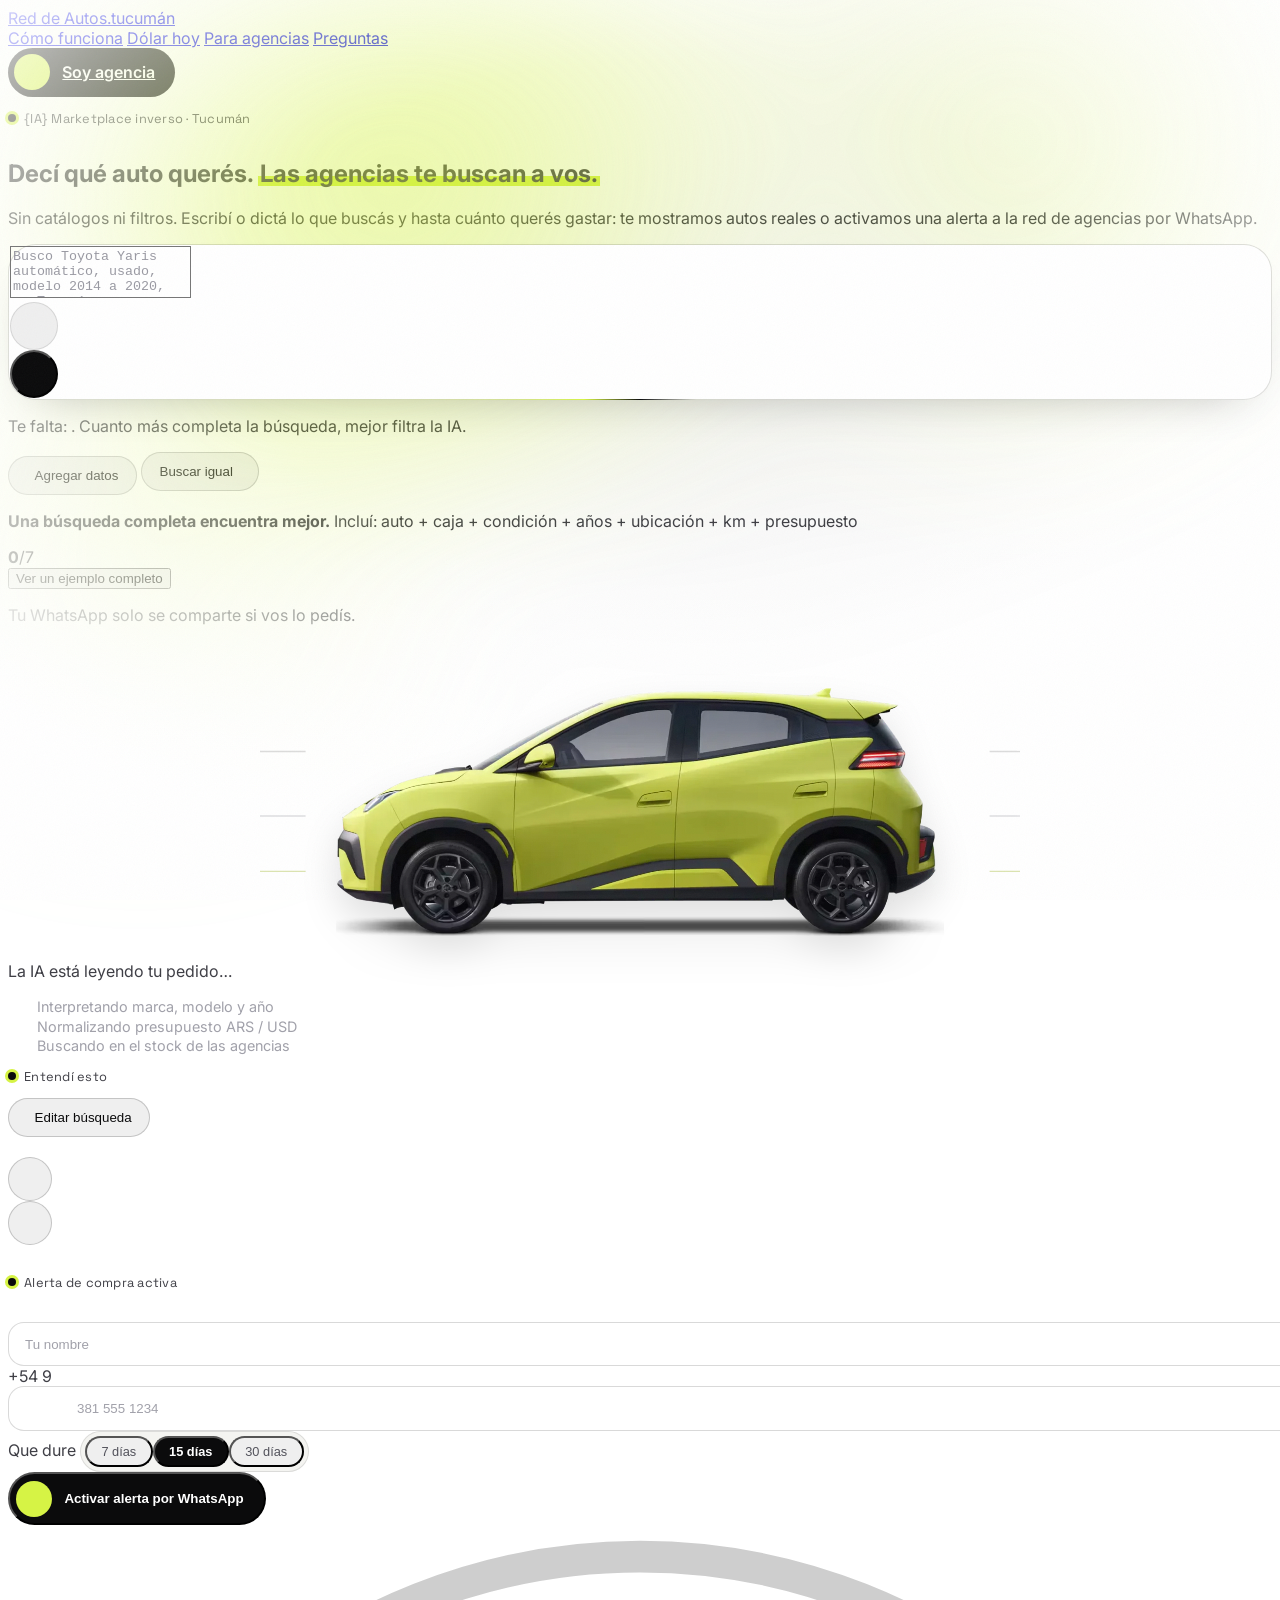
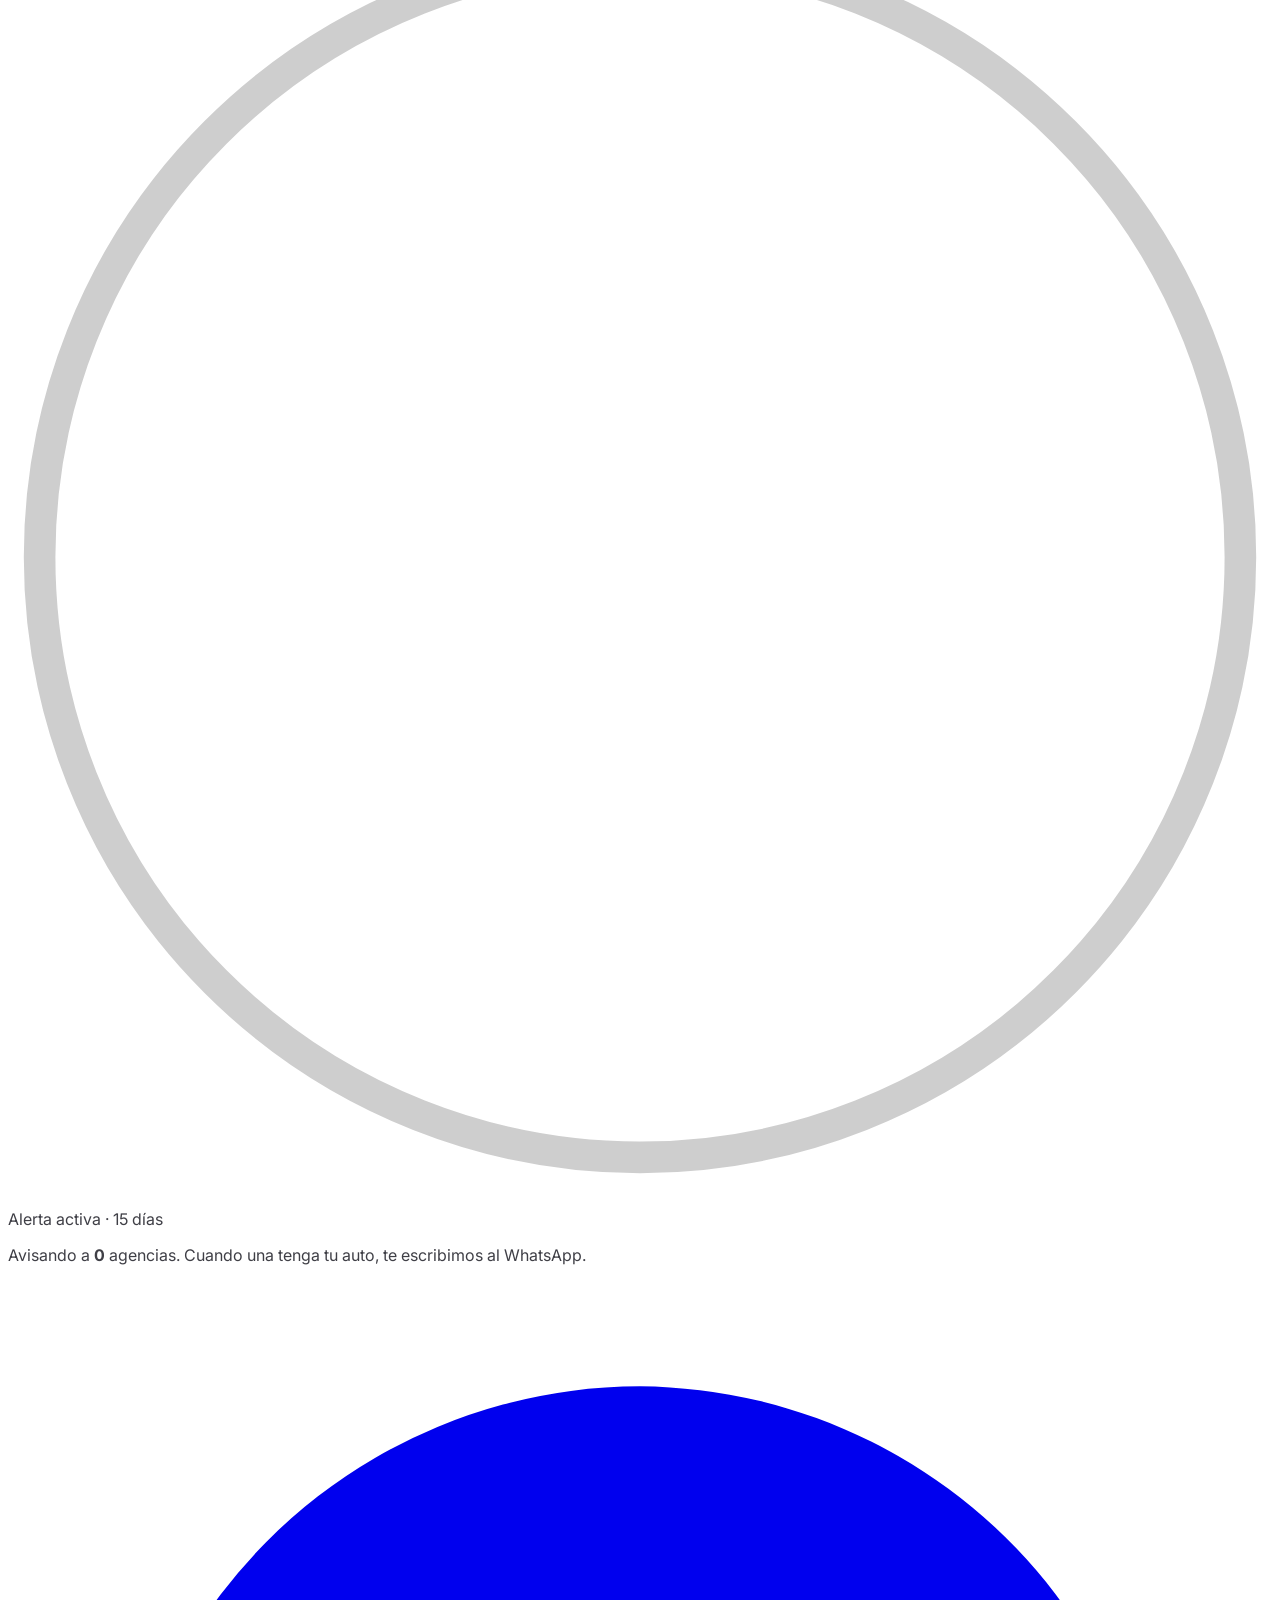
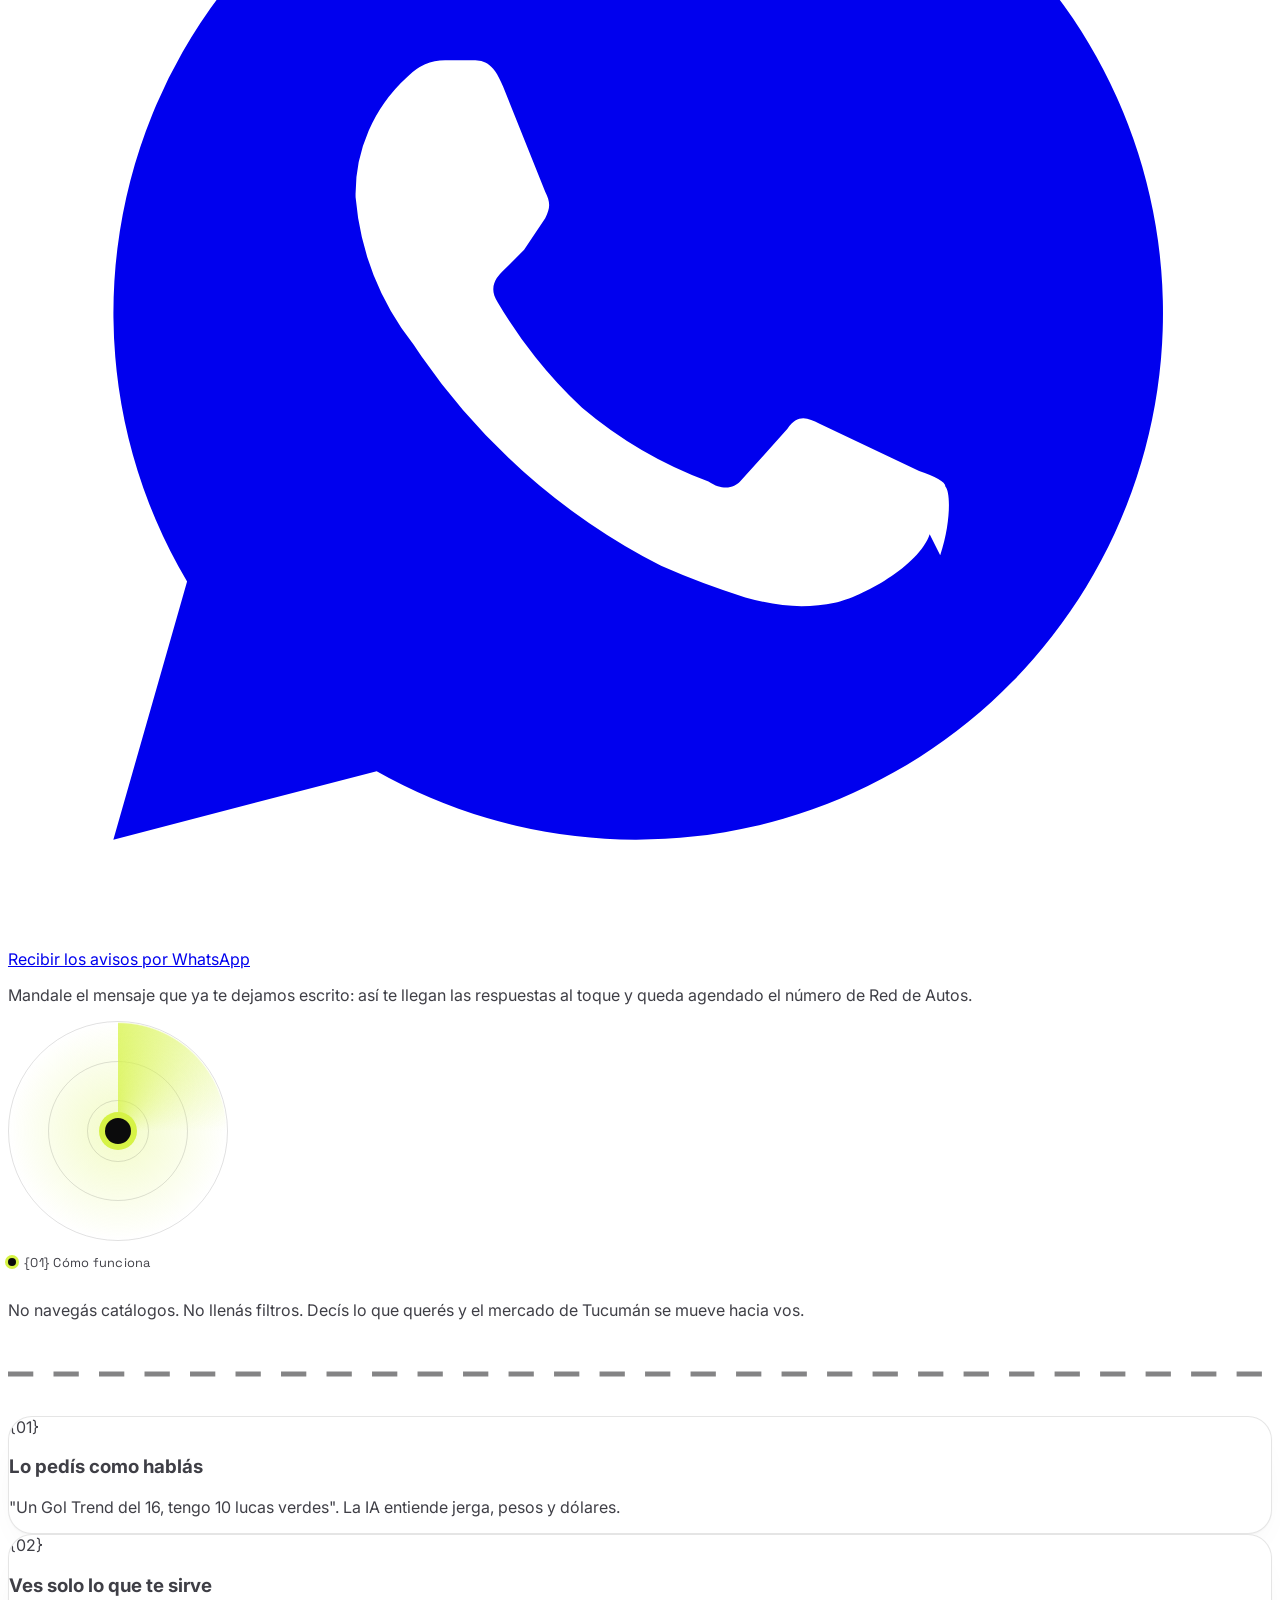
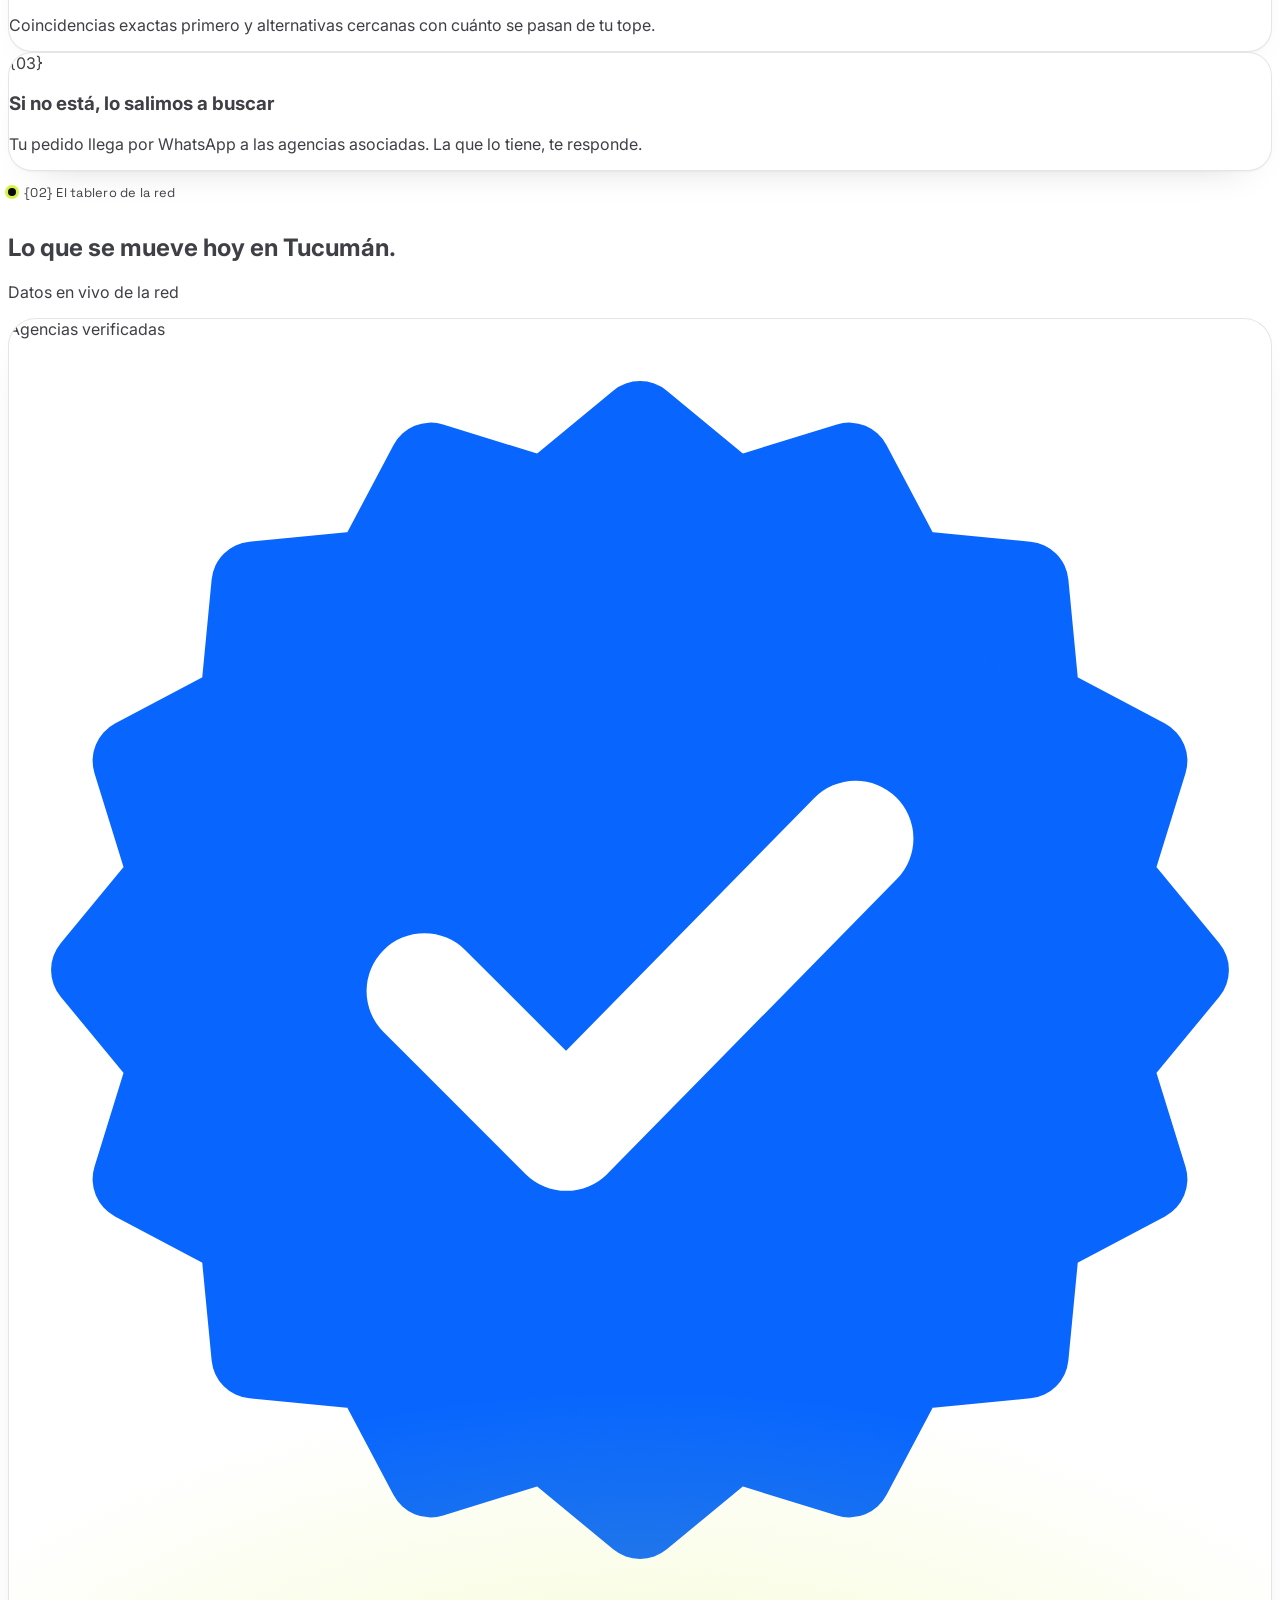
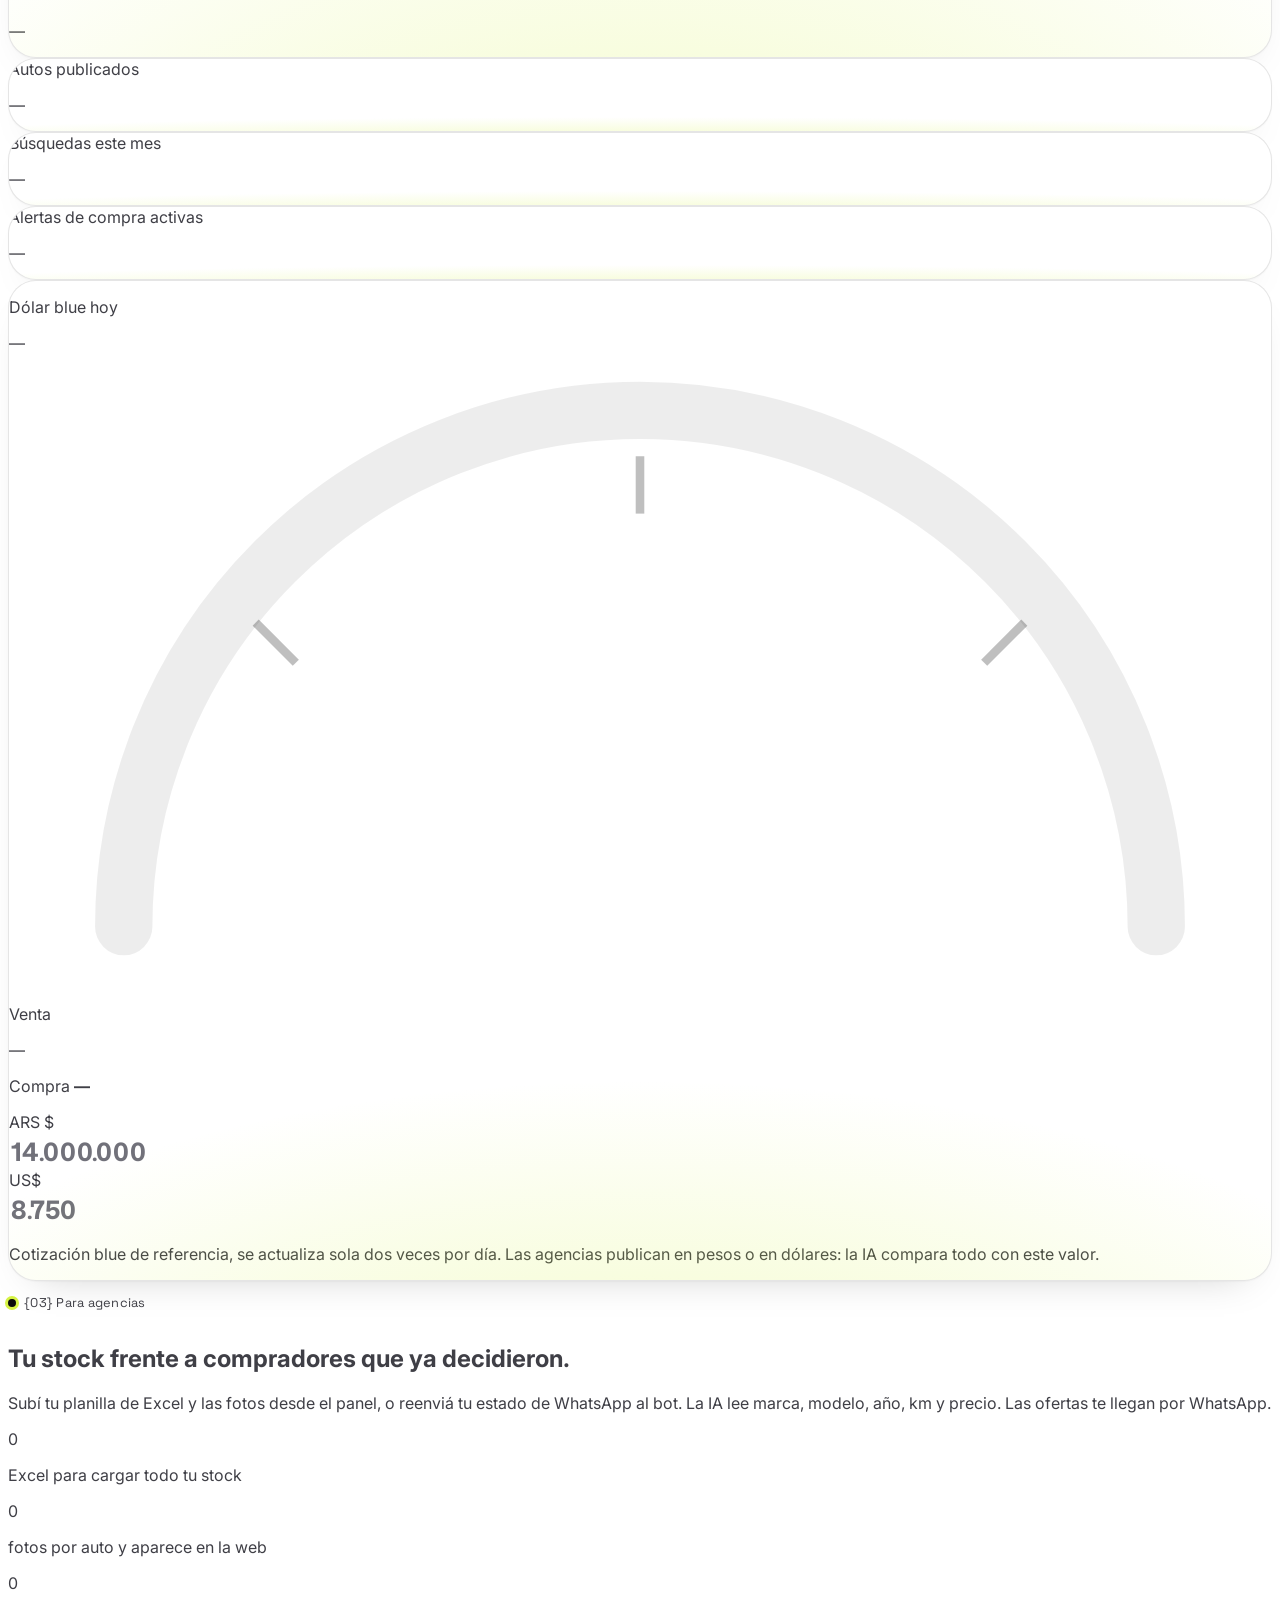
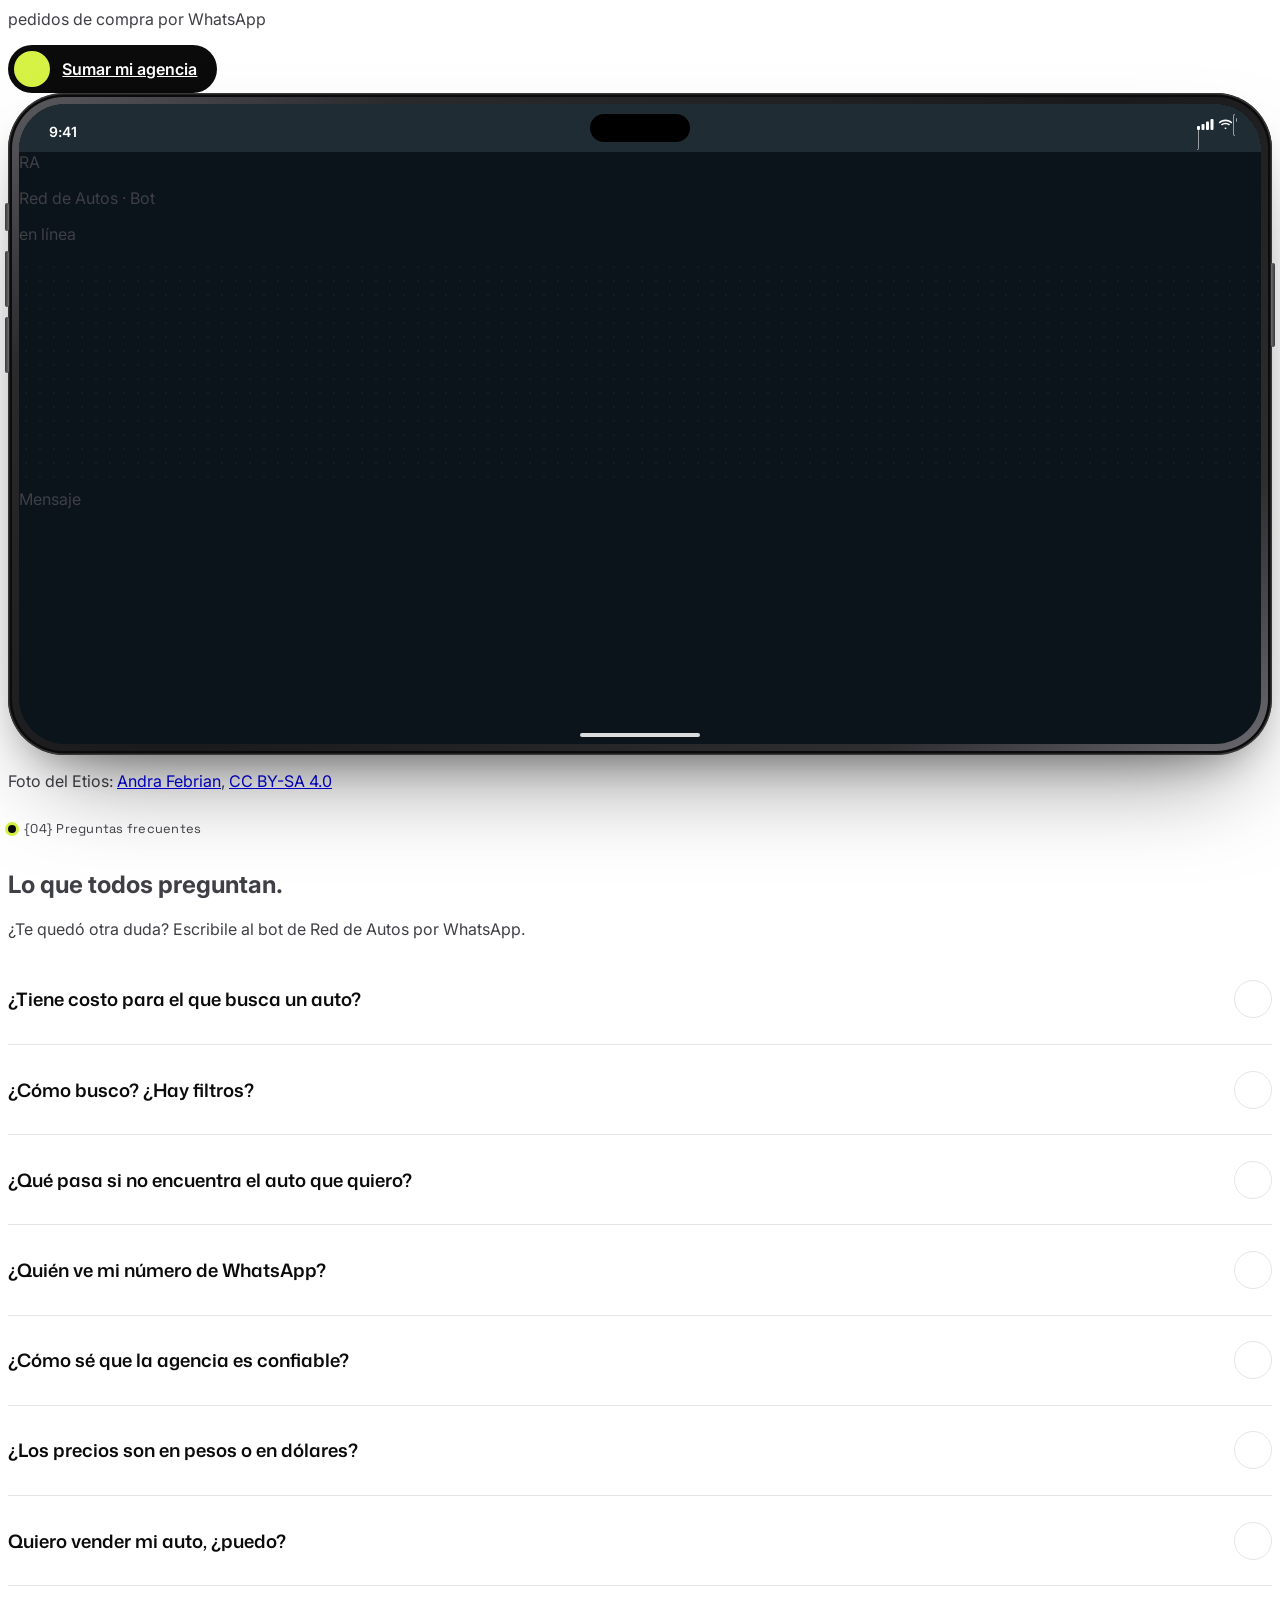
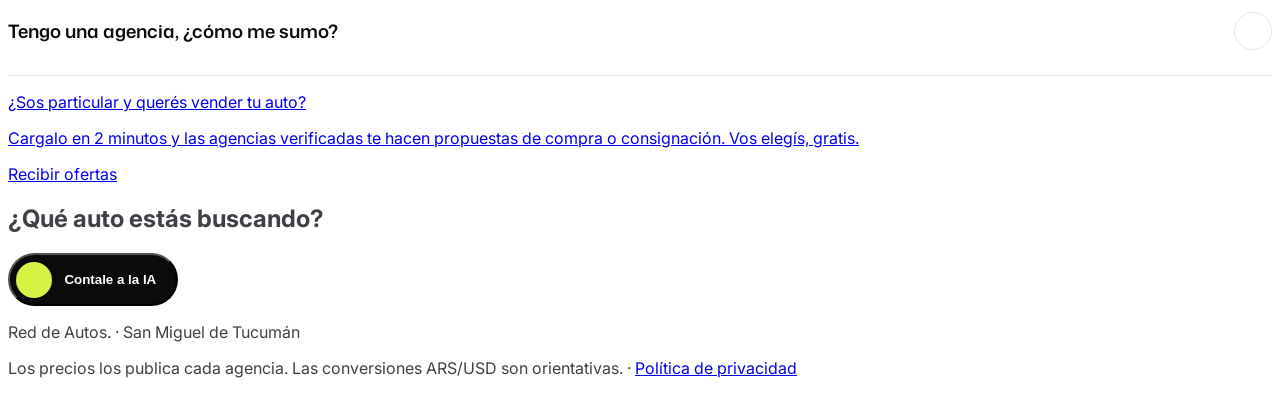
==== index.html @ fabddb8c "Home: aclarar que el bloque de venta es para particulares Co-Authored-By: Claude Opus 5.5 <noreply@a" ====
<!DOCTYPE html>
<html lang="es-AR">
<head>
  <meta charset="UTF-8" />
  <meta name="viewport" content="width=device-width, initial-scale=1, viewport-fit=cover" />
  <title>Red de Autos · Decí qué auto querés. Las agencias de Tucumán te buscan a vos.</title>
  <meta name="description" content="Marketplace automotor inverso con IA en Tucumán. Escribí o dictá qué auto buscás y tu presupuesto: te mostramos opciones reales o activamos una alerta a la red de agencias por WhatsApp." />
  <meta name="theme-color" content="#ffffff" />

  <!-- Fuentes (mismas familias que Clutch!) -->
  <link rel="preconnect" href="https://fonts.googleapis.com" />
  <link rel="preconnect" href="https://fonts.gstatic.com" crossorigin />
  <link href="https://fonts.googleapis.com/css2?family=Inter:wght@300..800&family=Mona+Sans:wght@400..900&family=Space+Grotesk:wght@400..700&display=swap" rel="stylesheet" />

  <!-- Swiper -->
  <link rel="stylesheet" href="https://cdn.jsdelivr.net/npm/swiper@11.1.14/swiper-bundle.min.css" />

  <!-- Tailwind (CDN para el MVP; en producción conviene compilarlo) -->
  <script src="https://cdn.tailwindcss.com"></script>
  <script>
    tailwind.config = {
      theme: {
        extend: {
          colors: {
            bg: '#ffffff', bg2: '#f5f5f2', bg3: '#ebebe6',
            pr: '#0b0b0c', pr2: '#0b0b0c', pr3: '#d6f345', sd3: '#0b0b0c', hl: '#d6f345',
            ink: '#52525b', line: 'rgba(0,0,0,.1)'
          },
          fontFamily: {
            display: ['"Mona Sans"', 'Inter', 'sans-serif'],
            sans: ['Inter', 'sans-serif'],
            mono: ['"Space Grotesk"', 'monospace']
          },
          transitionTimingFunction: { brand: 'cubic-bezier(.6,0,.2,1)' }
        }
      }
    }
  </script>

  <style>
    :root{
      --pr:#0b0b0c; --pr-2:#0b0b0c; --pr-3:#d6f345; --sd-3:#0b0b0c; --hl:#d6f345;
      --gd-1:linear-gradient(62deg,#0b0b0c 0%,#3f3f46 100%);
      --gd-3:linear-gradient(130deg,#0b0b0c 0%,#3f3f46 100%);
      --bg:#ffffff; --bg-2:#f5f5f2; --line:rgba(0,0,0,.1); --text:#3f3f46;
      --ease:cubic-bezier(.6,0,.2,1);
    }
    html.lenis, html.lenis body{height:auto}
    .lenis.lenis-smooth{scroll-behavior:auto!important}
    .lenis.lenis-stopped{overflow:hidden}
    body{background:var(--bg);color:var(--text);font-family:Inter,sans-serif;-webkit-font-smoothing:antialiased;overflow-x:hidden}
    ::selection{background:#d6f345;color:#0b0b0c}
    .hl{background:linear-gradient(transparent 58%,#d6f345 58%,#d6f345 92%,transparent 92%);padding:0 .08em;-webkit-box-decoration-break:clone;box-decoration-break:clone}
    .font-display{font-variation-settings:"wdth" 100}
    .grain:before{content:"";position:fixed;inset:0;pointer-events:none;z-index:60;opacity:.035;
      background-image:url("data:image/svg+xml,%3Csvg xmlns='http://www.w3.org/2000/svg' width='160' height='160'%3E%3Cfilter id='n'%3E%3CfeTurbulence type='fractalNoise' baseFrequency='.9' numOctaves='3' stitchTiles='stitch'/%3E%3C/filter%3E%3Crect width='100%25' height='100%25' filter='url(%23n)'/%3E%3C/svg%3E")}

    /* Orbes de fondo */
    .orb{position:absolute;border-radius:50%;filter:blur(70px);opacity:.55;animation:morph 14s var(--ease) infinite alternate}
    @keyframes morph{0%{transform:translate(0,0) scale(1)}50%{transform:translate(30px,-20px) scale(1.12)}100%{transform:translate(-25px,25px) scale(.92)}}
    @keyframes gradmove{to{--ang:360deg}}
    @property --ang{syntax:'<angle>';inherits:false;initial-value:0deg}
    @keyframes marquee{to{transform:translateX(-50%)}}
    @keyframes ping{75%,100%{transform:scale(2.2);opacity:0}}
    @keyframes twinkle{0%,100%{opacity:.15}50%{opacity:.9}}
    @keyframes bar{0%,100%{transform:scaleY(.25)}50%{transform:scaleY(1)}}
    @keyframes spin{to{transform:rotate(360deg)}}
    @keyframes shimmer{to{background-position:-200% 0}}
    @keyframes radar{from{transform:rotate(0)}to{transform:rotate(360deg)}}
    @keyframes ripple{0%{transform:scale(.6);opacity:.7}100%{transform:scale(2.4);opacity:0}}
    @keyframes drop{0%{transform:translateY(-100%)}100%{transform:translateY(200%)}}
    @keyframes blink{0%,80%,100%{opacity:.2}40%{opacity:1}}

    /* ===== Aurora agua marina (fondo del hero) ===== */
    .aurora{position:absolute;inset:-25% -10% -10%;filter:blur(70px);opacity:.75}
    .aurora i{position:absolute;border-radius:50%;animation:auro 22s ease-in-out infinite alternate}
    .aurora i:nth-child(1){left:5%;top:5%;width:55%;height:55%;background:radial-gradient(closest-side,rgba(214,243,69,.55),transparent)}
    .aurora i:nth-child(2){right:0;top:0;width:50%;height:60%;background:radial-gradient(closest-side,rgba(214,243,69,.3),transparent);animation-duration:26s;animation-delay:-8s}
    .aurora i:nth-child(3){left:25%;top:30%;width:60%;height:45%;background:radial-gradient(closest-side,rgba(0,0,0,.05),transparent);animation-duration:30s;animation-delay:-4s}
    .aurora i:nth-child(4){left:-5%;bottom:10%;width:45%;height:40%;background:radial-gradient(closest-side,rgba(214,243,69,.25),transparent);animation-duration:34s;animation-delay:-12s}
    .aurora b{position:absolute;left:-10%;right:-10%;top:18%;height:38%;background:linear-gradient(100deg,transparent 10%,rgba(214,243,69,.28) 40%,rgba(0,0,0,.03) 60%,transparent 80%);transform:skewY(-8deg);animation:band 18s ease-in-out infinite alternate;filter:blur(30px)}
    @keyframes auro{0%{transform:translate(0,0) scale(1)}50%{transform:translate(6%,-4%) scale(1.15)}100%{transform:translate(-5%,6%) scale(.95)}}
    @keyframes band{0%{transform:skewY(-8deg) translateX(-6%)}100%{transform:skewY(-4deg) translateX(6%)}}
    .hero-fade{position:absolute;inset:0;background:radial-gradient(ellipse 80% 70% at 50% 35%,transparent 40%,#fff 88%),linear-gradient(to bottom,transparent 60%,#fff)}

    /* ===== Auto en la ruta ===== */
    .ride{position:relative;width:100%;max-width:760px;margin-inline:auto;aspect-ratio:1000/400;pointer-events:none}
    .ride svg{width:100%;height:100%;overflow:visible}
    .ride svg.road{position:absolute;inset:0;transform:scaleX(-1)}
    .ride .car-img{position:absolute;left:50%;bottom:3%;width:80%;height:auto;transform:translateX(-50%);animation:drivein 1.6s var(--ease) .35s both,bob 2.8s ease-in-out 2s infinite;filter:drop-shadow(0 18px 18px rgba(0,0,0,.12))}
    @keyframes drivein{from{opacity:0;transform:translateX(-10%)}to{opacity:1;transform:translateX(-50%)}}
    .ride .lane{stroke-dasharray:46 34;animation:lane .55s linear infinite}
    @keyframes lane{to{stroke-dashoffset:80}}
    .ride .streak{stroke-dasharray:60 900;animation:streak 1.4s linear infinite}
    @keyframes streak{from{stroke-dashoffset:0}to{stroke-dashoffset:-960}}
    .ride .beam{animation:beam 3.2s ease-in-out infinite}
    @keyframes beam{0%,100%{opacity:.55}50%{opacity:.9}}
    
    .ride .car-line{stroke-dasharray:1;stroke-dashoffset:1;animation:draw 2.4s .5s var(--ease) forwards}
    @keyframes draw{to{stroke-dashoffset:0}}
    
    @keyframes bob{0%,100%{transform:translateX(-50%) translateY(0)}50%{transform:translateX(-50%) translateY(-3px)}}
    @media (prefers-reduced-motion:reduce){.ride *,.aurora *{animation:none!important}.ride .car-line{stroke-dashoffset:0}}

    /* ===== Tablero (números + dólar) ===== */
    .gauge{position:relative;border-radius:28px;background:#fff;border:1px solid var(--line);overflow:hidden;box-shadow:0 1px 2px rgba(0,0,0,.04),0 18px 40px -28px rgba(0,0,0,.25)}
    .gauge:after{content:"";position:absolute;inset:auto -20% -60% -20%;height:80%;background:radial-gradient(closest-side,rgba(214,243,69,.35),transparent);pointer-events:none}
    .dial{--p:0;width:100%;aspect-ratio:2/1;position:relative}
    .dial svg{width:100%;height:100%}
    .dial .arc{stroke-dasharray:283;stroke-dashoffset:calc(283 - 283 * var(--p));transition:stroke-dashoffset 1.6s var(--ease)}
    .conv input{background:transparent;border:0;outline:none;width:100%;color:#0b0b0c;font:700 1.6rem "Mona Sans",Inter,sans-serif}
    .conv input::placeholder{color:#71717a;opacity:1}
    .conv input::-webkit-outer-spin-button,.conv input::-webkit-inner-spin-button{-webkit-appearance:none}

    /* ===== Preguntas frecuentes ===== */
    .lane-h{animation:laneh 1.4s linear infinite}
    @keyframes laneh{to{stroke-dashoffset:-7.2}}
    .faq details{border-bottom:1px solid var(--line)}
    .faq summary{list-style:none;cursor:pointer;display:flex;align-items:center;justify-content:space-between;gap:1.5rem;padding:1.6rem 0;font-family:"Mona Sans",Inter,sans-serif;font-weight:600;font-size:1.15rem;color:#0b0b0c;transition:color .3s}
    .faq summary::-webkit-details-marker{display:none}
    .faq summary:hover .pm{background:#d6f345;border-color:#d6f345}
    .faq summary .pm{flex:none;display:grid;place-items:center;width:2.25rem;height:2.25rem;border-radius:999px;border:1px solid var(--line);transition:transform .45s var(--ease),background .3s,border-color .3s}
    .faq details[open] summary .pm{transform:rotate(45deg);background:#0b0b0c;border-color:#0b0b0c;color:#d6f345}
    .faq .ans{overflow:hidden;color:var(--text);max-width:52rem}
    .faq .ans p{padding-bottom:1.6rem;line-height:1.7}

    /* Etiqueta de sección estilo {01} */
    .tag{display:inline-flex;align-items:center;gap:.5rem;font-family:"Space Grotesk";font-size:.8rem;letter-spacing:.02em;color:#3f3f46}
    .tag:before{content:"";width:8px;height:8px;border-radius:50%;background:#0b0b0c;box-shadow:0 0 0 3px #d6f345}

    /* Split de títulos */
    .split .w{display:inline-block;overflow:hidden;vertical-align:top;padding-bottom:.08em;margin-bottom:-.08em}
    .split .w>span{display:inline-block;will-change:transform}

    /* Texto que se "enciende" con el scroll */
    .reveal-words .rw{color:#a1a1aa;transition:color .35s var(--ease);cursor:default}
    .reveal-words .rw:hover{color:#0b0b0c;transition-duration:.08s}

    /* Botón principal estilo Clutch */
    .btn-pr{position:relative;display:inline-flex;align-items:center;gap:.75rem;padding:.4rem 1.25rem .4rem .4rem;border-radius:999px;background:#0b0b0c;color:#fff;font-weight:600;overflow:hidden;isolation:isolate;transition:transform .5s var(--ease),color .4s var(--ease)}
    .btn-pr .ic{display:grid;place-items:center;width:2.25rem;height:2.25rem;border-radius:999px;background:#d6f345;color:#0b0b0c;transition:transform .5s var(--ease),background .4s,color .4s}
    .btn-pr:before{content:"";position:absolute;inset:0;background:#d6f345;transform:translateY(101%);transition:transform .5s var(--ease);z-index:-1;border-radius:inherit}
    .btn-pr:hover{color:#0b0b0c}
    .btn-pr:hover .ic{background:#0b0b0c;color:#d6f345}
    .btn-pr:hover:before{transform:translateY(0)}
    .btn-pr:hover .ic{transform:rotate(-45deg)}
    .btn-pr:disabled{opacity:.6;pointer-events:none}
    .btn-gh{display:inline-flex;align-items:center;justify-content:center;gap:.5rem;padding:.7rem 1.1rem;border-radius:999px;border:1px solid rgba(0,0,0,.18);color:#0b0b0c;font-weight:500;transition:all .4s var(--ease)}
    .btn-gh:hover{border-color:#d6f345;color:#0b0b0c;background:#d6f345}

    /* Caja de búsqueda con borde animado */
    .search-shell{position:relative;border-radius:28px;padding:1px;background:linear-gradient(#fff,#fff) padding-box,conic-gradient(from var(--ang),rgba(0,0,0,.12),rgba(0,0,0,.12) 40%,#0b0b0c 50%,#d6f345 60%,rgba(0,0,0,.12) 70%) border-box;border:1px solid transparent;animation:gradmove 6s linear infinite;transition:box-shadow .5s var(--ease),transform .5s var(--ease);box-shadow:0 20px 50px -30px rgba(0,0,0,.3)}
    .search-shell.is-focus{box-shadow:0 0 0 6px rgba(214,243,69,.35),0 30px 80px -30px rgba(0,0,0,.3)}
    .search-shell.is-listening{animation-duration:1.6s}
    .search-shell textarea{resize:none;background:transparent;outline:none}
    .search-shell textarea::placeholder{color:#9a9aa3}

    .mic{position:relative;display:grid;place-items:center;width:3rem;height:3rem;border-radius:999px;border:1px solid var(--line);color:#0b0b0c;transition:all .4s var(--ease)}
    .mic:hover{border-color:#d6f345;background:#d6f345;color:#0b0b0c}
    .mic .ring{position:absolute;inset:0;border-radius:inherit;border:1.5px solid var(--pr-3);opacity:0}
    .is-listening .mic{background:#d6f345;border-color:#d6f345;color:#0b0b0c}
    .is-listening .mic .ring{animation:ripple 1.4s ease-out infinite}
    .is-listening .mic .ring:nth-child(2){animation-delay:.45s}
    .wave{display:none;align-items:center;gap:3px;height:22px}
    .is-listening .wave{display:flex}
    .wave i{display:block;width:3px;height:100%;border-radius:3px;background:#0b0b0c;animation:bar .9s ease-in-out infinite}
    .send{display:grid;place-items:center;width:3rem;height:3rem;border-radius:999px;background:#0b0b0c;color:#fff;transition:transform .45s var(--ease),background .3s,color .3s}
    .send:hover{transform:rotate(-45deg) scale(1.05);background:#d6f345;color:#0b0b0c}

    .gitem{display:inline-flex;align-items:center;gap:.4rem;padding:.35rem .7rem .35rem .4rem;border-radius:999px;border:1px dashed rgba(0,0,0,.2);font-size:.78rem;color:#71717a;transition:all .35s var(--ease)}
    .gitem .ck{display:grid;place-items:center;width:1.15rem;height:1.15rem;border-radius:999px;border:1.5px solid rgba(0,0,0,.2);transition:all .35s var(--ease)}
    .gitem .ck svg{opacity:0;transform:scale(.4);transition:all .3s var(--ease)}
    .gitem.ok{border-style:solid;border-color:#0b0b0c;color:#0b0b0c;font-weight:600;background:#fff}
    .gitem.ok .ck{background:#d6f345;border-color:#0b0b0c}
    .gitem.ok .ck svg{opacity:1;transform:none}
    .gitem.miss{border-color:#f59e0b;color:#92400e;background:#fffbeb}
    #q{min-height:3.4em}
    @media (max-width:767px){#q{min-height:5em}}
    .chip{display:inline-flex;align-items:center;gap:.4rem;padding:.45rem .8rem;border-radius:999px;border:1px solid var(--line);background:#fff;font-size:.8rem;color:#3f3f46;white-space:nowrap;transition:all .35s var(--ease)}
    .chip:hover{border-color:#d6f345;background:#d6f345;color:#0b0b0c;transform:translateY(-2px)}

    /* Pills de lo que entendió la IA */
    .pill{display:inline-flex;align-items:center;gap:.45rem;padding:.5rem .55rem .5rem .8rem;border-radius:999px;background:rgba(214,243,69,.45);border:1px solid rgba(0,0,0,.1);color:#0b0b0c;font-size:.85rem;font-weight:500}
    .pill .x{display:grid;place-items:center;width:1.3rem;height:1.3rem;border-radius:999px;color:#52525b;transition:all .3s var(--ease)}
    .pill .x:hover{background:#0b0b0c;color:#d6f345;transform:rotate(90deg)}
    .pill.static{padding-right:.8rem;background:#f4f4f1;border-color:var(--line);color:#3f3f46}

    /* Pasos "pensando" */
    .step{display:flex;align-items:center;gap:.6rem;font-size:.9rem;color:#a1a1aa;transition:color .3s}
    .step.on{color:#0b0b0c}
    .step.done{color:#71717a}
    .step .dot{width:1.2rem;height:1.2rem;display:grid;place-items:center}
    .step .spin{animation:spin .8s linear infinite}

    /* Tarjetas */
    .card{position:relative;border-radius:24px;background:#fff;border:1px solid var(--line);overflow:hidden;transition:border-color .5s var(--ease),transform .6s var(--ease),box-shadow .5s var(--ease);transform-style:preserve-3d;box-shadow:0 1px 2px rgba(0,0,0,.04),0 18px 40px -30px rgba(0,0,0,.25)}
    .card:before{content:"";position:absolute;inset:0;pointer-events:none;opacity:0;transition:opacity .4s;background:radial-gradient(420px circle at var(--mx,50%) var(--my,0%),rgba(214,243,69,.28),transparent 45%);z-index:1}
    .card:hover{border-color:rgba(0,0,0,.25);box-shadow:0 1px 2px rgba(0,0,0,.05),0 26px 50px -30px rgba(0,0,0,.35)}
    .card:hover:before{opacity:1}
    .card .media{position:relative;aspect-ratio:16/10;overflow:hidden}
    .card .media img,.card .media .ph{position:absolute;inset:0;width:100%;height:100%;object-fit:cover;transition:transform 1s var(--ease)}
    .card:hover .media img,.card:hover .media .ph{transform:scale(1.06)}
    .gal{position:absolute;inset:0}
    .gal img{opacity:0;transition:opacity .45s var(--ease),transform 1s var(--ease)}
    .gal img.on{opacity:1}
    .gal::after{content:"";position:absolute;inset:auto 0 0;height:38%;background:linear-gradient(transparent,rgba(0,0,0,.55));pointer-events:none}
    .gal-nav{position:absolute;top:0;bottom:0;width:50%;z-index:1;display:flex;align-items:center;padding:0 .6rem;color:#fff;opacity:0;transition:opacity .25s;cursor:pointer;background:none;border:0}
    .gal-nav.l{left:0;justify-content:flex-start}.gal-nav.r{right:0;justify-content:flex-end}
    .gal-nav i,.gal-nav svg{background:rgba(0,0,0,.45);border-radius:999px;padding:.3rem;width:2rem;height:2rem;backdrop-filter:blur(6px)}
    .card:hover .gal-nav{opacity:1}
    @media (hover:none){.gal-nav{opacity:1}.gal-nav i,.gal-nav svg{display:none}}
    .gal-bars{position:absolute;left:.85rem;right:3.6rem;bottom:.8rem;z-index:2;display:flex;gap:4px;pointer-events:none}
    .gal-bars span{flex:1;height:3px;border-radius:3px;background:rgba(255,255,255,.35);transition:background .3s}
    .gal-bars span.on{background:#fff}
    .gal-count{position:absolute;right:.75rem;bottom:.55rem;z-index:2;display:flex;align-items:center;gap:.25rem;font:600 11px/1 ui-monospace,monospace;color:#fff;background:rgba(0,0,0,.45);padding:.3rem .45rem;border-radius:999px;pointer-events:none}
    .ph{display:grid;place-items:center;background:radial-gradient(120% 90% at 20% 10%,hsla(var(--h),60%,70%,.45),transparent 55%),radial-gradient(90% 80% at 90% 100%,rgba(214,243,69,.45),transparent 50%),#ececE7}
    .ph .ghost{position:absolute;bottom:-.18em;left:.15em;font-family:"Mona Sans";font-weight:900;font-size:5.2rem;line-height:1;letter-spacing:-.04em;color:transparent;-webkit-text-stroke:1px rgba(0,0,0,.12);white-space:nowrap}
    .badge{display:inline-flex;align-items:center;gap:.35rem;padding:.3rem .6rem;border-radius:999px;font-size:.72rem;font-weight:600;letter-spacing:.01em;backdrop-filter:blur(10px)}
    .badge.ok{background:#d6f345;color:#0b0b0c}
    .badge.near{background:rgba(255,255,255,.9);color:#0b0b0c;border:1px solid rgba(0,0,0,.08)}
    .spec{display:flex;flex-direction:column;gap:.2rem;padding:.6rem .65rem;border-radius:14px;background:#f5f5f2;border:1px solid rgba(0,0,0,.05)}
    .spec span{font-size:.68rem;color:#71717a}
    .spec b{font-weight:600;color:#0b0b0c;font-size:.82rem}
    .ring-score circle.val{transition:stroke-dashoffset 1.4s var(--ease)}

    /* Swiper */
    .results .swiper{overflow:visible}
    .results .swiper-slide{width:86%;max-width:370px;height:auto}
    .swiper-pagination-progressbar{position:relative!important;height:2px!important;background:rgba(0,0,0,.08)!important;border-radius:2px;margin-top:2rem}
    .swiper-pagination-progressbar .swiper-pagination-progressbar-fill{background:#0b0b0c!important}
    .nav-btn{display:grid;place-items:center;width:2.75rem;height:2.75rem;border-radius:999px;border:1px solid rgba(0,0,0,.18);color:#0b0b0c;transition:all .4s var(--ease)}
    .nav-btn:hover{background:#d6f345;color:#0b0b0c;border-color:#d6f345}
    .nav-btn.swiper-button-disabled{opacity:.3;pointer-events:none}

    /* Alerta / radar */
    .radar{position:relative;width:220px;height:220px;border-radius:50%;background:radial-gradient(circle,rgba(214,243,69,.3) 0,transparent 70%)}
    .radar .r{position:absolute;inset:0;border-radius:50%;border:1px solid rgba(0,0,0,.12)}
    .radar .r:nth-child(2){inset:18%}
    .radar .r:nth-child(3){inset:36%}
    .radar .sweep{position:absolute;inset:0;border-radius:50%;background:conic-gradient(from 0deg,rgba(214,243,69,.75),transparent 25%);animation:radar 3.2s linear infinite;mask:radial-gradient(circle,#000 69%,transparent 70%)}
    .radar .core{position:absolute;inset:44%;border-radius:50%;background:#0b0b0c;box-shadow:0 0 0 6px #d6f345}
    .radar .ag{position:absolute;width:9px;height:9px;margin:-4.5px;border-radius:50%;background:#d4d4d8;transition:background .4s,box-shadow .4s}
    .radar .ag.lit{background:#0b0b0c;box-shadow:0 0 0 3px #d6f345}
    .radar .ag.lit:after{content:"";position:absolute;inset:0;border-radius:50%;background:#d6f345;animation:ping 1.4s cubic-bezier(0,0,.2,1) infinite}

    .field{width:100%;background:#fff;border:1px solid rgba(0,0,0,.15);border-radius:16px;padding:.85rem 1rem;color:#0b0b0c;outline:none;transition:border-color .3s,box-shadow .3s}
    .field:focus{border-color:#0b0b0c;box-shadow:0 0 0 4px rgba(214,243,69,.5)}
    .field::placeholder{color:#a1a1aa}
    .seg{display:inline-flex;padding:4px;border-radius:999px;background:#f4f4f1;border:1px solid var(--line)}
    .seg button{padding:.4rem .9rem;border-radius:999px;font-size:.8rem;color:#52525b;transition:all .35s var(--ease)}
    .seg button.on{background:#0b0b0c;color:#fff;font-weight:600}
    .opt{padding:.55rem .8rem;border-radius:14px;border:1px solid rgba(0,0,0,.14);font-size:.82rem;color:#3f3f46;transition:all .3s var(--ease);text-align:center}
    .opt:hover{border-color:#d6f345;background:#d6f345;color:#0b0b0c}
    .opt.on{background:#0b0b0c;border-color:#0b0b0c;color:#fff;font-weight:600}

    /* Modal / bottom-sheet */
    .modal{position:fixed;inset:0;z-index:80;display:none}
    .modal.open{display:block}
    .modal .scrim{position:absolute;inset:0;background:rgba(10,10,10,.45);backdrop-filter:blur(6px)}
    .modal .sheet{position:absolute;left:0;right:0;bottom:0;max-height:92vh;overflow:auto;background:#fff;border:1px solid var(--line);border-radius:28px 28px 0 0;padding:1.5rem 1.25rem calc(1.5rem + env(safe-area-inset-bottom))}
    @media (min-width:768px){.modal .sheet{left:50%;right:auto;bottom:auto;top:50%;width:min(520px,92vw);border-radius:28px}}
    .check-draw path{stroke-dasharray:60;stroke-dashoffset:60}

    /* iPhone */
    .iphone{position:relative;border-radius:56px;padding:11px;background:linear-gradient(145deg,#5b5b60 0%,#2a2a2d 18%,#1a1a1c 50%,#2e2e31 82%,#6a6a70 100%);box-shadow:inset 0 0 0 1.5px rgba(255,255,255,.18),inset 0 0 0 4px #0b0b0c,0 50px 100px -40px rgba(0,0,0,.55),0 20px 40px -20px rgba(0,0,0,.35)}
    .iphone .btn-l,.iphone .btn-r{position:absolute;width:4px;border-radius:2px;background:linear-gradient(90deg,#3a3a3d,#6b6b70)}
    .iphone .btn-l{left:-3px}.iphone .btn-r{right:-3px;top:170px;height:84px;background:linear-gradient(90deg,#6b6b70,#3a3a3d)}
    .iphone .b1{top:110px;height:28px}.iphone .b2{top:158px;height:56px}.iphone .b3{top:224px;height:56px}
    .iphone .scr{position:relative;border-radius:46px;overflow:hidden;background:#0b141a;min-height:640px;display:flex;flex-direction:column}
    .iphone .island{position:absolute;top:10px;left:50%;transform:translateX(-50%);width:100px;height:28px;border-radius:20px;background:#000;z-index:5}
    .iphone .status{display:flex;justify-content:space-between;align-items:center;padding:14px 26px 6px 30px;background:#1f2c34;color:#fff;font:600 14px/1 -apple-system,"SF Pro Text",Inter,sans-serif;letter-spacing:-.01em}
    .iphone .batt{position:relative;width:24px;height:11px;border:1.2px solid rgba(255,255,255,.55);border-radius:3.5px;padding:1.2px}
    .iphone .batt:after{content:"";position:absolute;right:-3.5px;top:3px;width:1.6px;height:4px;border-radius:0 1px 1px 0;background:rgba(255,255,255,.55)}
    .iphone .batt i{display:block;height:100%;width:78%;border-radius:1.5px;background:#fff}
    .iphone .wa-chat{background:#0b141a radial-gradient(rgba(255,255,255,.035) 1px,transparent 1px) 0 0/14px 14px}
    .iphone .homebar{position:absolute;bottom:7px;left:50%;transform:translateX(-50%);width:120px;height:4.5px;border-radius:3px;background:rgba(255,255,255,.85)}
    /* Chat del bot (sección agencias) */
    .phone{border-radius:42px;border:1px solid rgba(0,0,0,.12);background:#0b0b0c;padding:12px;box-shadow:0 40px 100px -40px rgba(0,0,0,.45)}
    .phone .scr{border-radius:32px;overflow:hidden;background:#0b141a;min-height:520px;display:flex;flex-direction:column}
    .bub{max-width:82%;padding:.55rem .75rem;border-radius:14px;font-size:.82rem;line-height:1.35;opacity:0;transform:translateY(10px) scale(.97)}
    .bub.in{align-self:flex-end;background:#005c4b;color:#e9fdf5;border-bottom-right-radius:4px}
    .bub.out{align-self:flex-start;background:#1f2c34;color:#e9edef;border-bottom-left-radius:4px}
    .typing span{display:inline-block;width:6px;height:6px;margin:0 1px;border-radius:50%;background:#8696a0;animation:blink 1.2s infinite}
    .typing span:nth-child(2){animation-delay:.2s}.typing span:nth-child(3){animation-delay:.4s}

    /* Marquee */
    .marquee{display:flex;width:max-content;animation:marquee 40s linear infinite}
    .marquee:hover{animation-play-state:paused}

    /* Toast */
    #toast{position:fixed;left:50%;bottom:1.25rem;z-index:90;transform:translate(-50%,140%);transition:transform .6s var(--ease)}
    #toast.show{transform:translate(-50%,0)}

    /* Volver arriba con progreso */
    #toTop{position:fixed;right:1rem;bottom:1rem;z-index:50;width:48px;height:48px;border-radius:999px;display:grid;place-items:center;background:#fff;border:1px solid var(--line);color:#0b0b0c;opacity:0;transform:translateY(20px);transition:all .5s var(--ease);box-shadow:0 10px 30px -15px rgba(0,0,0,.3)}
    #toTop.show{opacity:1;transform:none}
    #toTop svg.prog{position:absolute;inset:-1px;transform:rotate(-90deg)}

    .star{position:absolute;width:2px;height:2px;border-radius:50%;background:rgba(0,0,0,.35);animation:twinkle 4s ease-in-out infinite}
    .skeleton{background:linear-gradient(90deg,rgba(0,0,0,.03) 25%,rgba(0,0,0,.07) 50%,rgba(0,0,0,.03) 75%);background-size:200% 100%;animation:shimmer 1.4s infinite}
    .shake{animation:shake .5s var(--ease)}
    @keyframes shake{20%,60%{transform:translateX(-6px)}40%,80%{transform:translateX(6px)}}

    @media (prefers-reduced-motion:reduce){*,*:before,*:after{animation-duration:.01ms!important;animation-iteration-count:1!important;transition-duration:.01ms!important}}
  </style>
</head>

<body class="grain">

  <!-- ============ HEADER ============ -->
  <header id="hdr" class="fixed inset-x-0 top-0 z-40 transition-all duration-500">
    <div class="mx-auto flex max-w-7xl items-center justify-between px-5 py-4 md:px-8">
      <a href="#" class="font-display text-2xl font-black tracking-tight text-zinc-950">Red de Autos<span class="text-pr">.</span><span class="ml-2 hidden align-middle font-mono text-[10px] sm:inline font-medium uppercase tracking-[.2em] text-ink/60">tucumán</span></a>
      <nav class="hidden items-center gap-8 text-sm md:flex">
        <a href="#como" class="text-ink transition hover:text-zinc-950">Cómo funciona</a>
        <a href="#red" class="text-ink transition hover:text-zinc-950">Dólar hoy</a>
        <a href="#agencias" class="text-ink transition hover:text-zinc-950">Para agencias</a>
        <a href="#faq" class="text-ink transition hover:text-zinc-950">Preguntas</a>
      </nav>
      <a href="agencias.html" class="btn-pr whitespace-nowrap text-sm" data-magnetic><span class="ic"><i data-lucide="store" class="h-4 w-4"></i></span>Soy agencia</a>
    </div>
  </header>

  <main>
    <!-- ============ HERO + BUSCADOR ============ -->
    <section id="hero" class="relative flex min-h-[92svh] items-center overflow-hidden pt-28 pb-4">
      <div class="pointer-events-none absolute inset-0" aria-hidden="true">
        <div class="aurora"><i></i><i></i><i></i><i></i><b></b></div>
        <div id="stars" class="absolute inset-0 opacity-60"></div>
        <div class="hero-fade"></div>
      </div>

      <div class="relative z-10 mx-auto w-full max-w-3xl px-5 text-center">
        <p class="tag hero-in mb-6 justify-center">{IA} Marketplace inverso · Tucumán</p>
        <h1 class="split font-display text-[2.6rem] font-extrabold leading-[1.02] tracking-[-.035em] text-zinc-950 sm:text-6xl md:text-7xl" data-split>
          Decí qué auto querés.
          <span class="hl">Las agencias te buscan a vos.</span>
        </h1>
        <p class="hero-in mx-auto mt-6 max-w-xl text-base text-ink md:text-lg">Sin catálogos ni filtros. Escribí o dictá lo que buscás y hasta cuánto querés gastar: te mostramos autos reales o activamos una alerta a la red de agencias por WhatsApp.</p>

        <!-- Buscador -->
        <form id="searchForm" class="hero-in mt-10" autocomplete="off">
          <div id="shell" class="search-shell text-left">
            <div class="flex items-end gap-2 p-2.5 pl-5 md:gap-3">
              <div class="flex min-h-[3rem] flex-1 flex-col justify-center py-2">
                <textarea id="q" rows="1" maxlength="400" aria-label="¿Qué auto buscás?" class="w-full text-[1.02rem] leading-relaxed text-zinc-950 md:text-lg" placeholder="Busco Toyota Yaris automático, usado, modelo 2014 a 2020, en Tucumán, que no supere los 100.000 km. Tengo un presupuesto de $20.000.000 como máximo."></textarea>
                <div class="wave mt-1" aria-hidden="true"><i></i><i style="animation-delay:.1s"></i><i style="animation-delay:.25s"></i><i style="animation-delay:.05s"></i><i style="animation-delay:.3s"></i><i style="animation-delay:.15s"></i><i style="animation-delay:.2s"></i><span class="ml-2 text-xs text-[#FFD9A0]">Escuchando…</span></div>
              </div>
              <button type="button" id="micBtn" class="mic shrink-0" aria-label="Dictar por voz"><span class="ring"></span><span class="ring"></span><i data-lucide="mic" class="h-5 w-5"></i></button>
              <button type="submit" class="send shrink-0" aria-label="Buscar"><i data-lucide="arrow-up-right" class="h-5 w-5"></i></button>
            </div>
          </div>
        </form>

        <div class="hero-in mx-auto mt-4 max-w-3xl text-left" id="guia">
          <div id="faltan" class="mb-3 hidden rounded-2xl border border-amber-300 bg-amber-50 p-4 text-sm text-amber-900" role="alert">
            <p class="flex items-start gap-2"><i data-lucide="info" class="mt-0.5 h-4 w-4 shrink-0"></i><span>Te falta: <b id="faltanTxt"></b>. Cuanto más completa la búsqueda, mejor filtra la IA.</span></p>
            <div class="mt-3 flex flex-wrap gap-2 pl-6">
              <button type="button" class="btn-gh !py-2 !text-sm" id="faltanAgregar"><i data-lucide="pencil" class="h-4 w-4"></i>Agregar datos</button>
              <button type="button" class="btn-gh !py-2 !text-sm" id="faltanBuscar">Buscar igual<i data-lucide="arrow-right" class="h-4 w-4"></i></button>
            </div>
          </div>
          <div class="rounded-2xl border border-line bg-white/80 p-4 backdrop-blur">
            <div class="flex flex-wrap items-center justify-between gap-2">
              <p class="text-sm text-zinc-700"><b class="text-zinc-950">Una búsqueda completa encuentra mejor.</b> Incluí: <span class="font-mono text-xs text-ink">auto + caja + condición + años + ubicación + km + presupuesto</span></p>
              <span class="font-mono text-xs text-ink"><b id="guiaN" class="text-zinc-950">0</b>/7</span>
            </div>
            <div class="mt-3 flex flex-wrap gap-2" id="guiaItems"></div>
            <button type="button" id="verEjemplo" class="mt-3 inline-flex items-center gap-2 text-sm font-semibold text-zinc-950 underline decoration-hl decoration-[3px] underline-offset-4 transition hover:decoration-zinc-950"><i data-lucide="sparkles" class="h-4 w-4"></i>Ver un ejemplo completo</button>
          </div>
        </div>
        <p class="hero-in mt-6 flex items-center justify-center gap-2 font-mono text-xs text-ink/60"><i data-lucide="shield-check" class="h-3.5 w-3.5"></i>Tu WhatsApp solo se comparte si vos lo pedís.</p>

        <!-- Auto en la ruta (ilustración propia, se reemplaza fácil por una foto) -->
        <div class="ride hero-in mt-8 md:mt-10" aria-hidden="true">
          <svg class="road" viewBox="0 0 1000 330" preserveAspectRatio="none" fill="none">
            <defs>
              <linearGradient id="gRoad" x1="0" x2="1"><stop offset="0" stop-color="#000" stop-opacity="0"/><stop offset=".5" stop-color="#000" stop-opacity=".25"/><stop offset="1" stop-color="#000" stop-opacity="0"/></linearGradient>
            </defs>
            <line x1="0" y1="300" x2="1000" y2="300" stroke="url(#gRoad)" stroke-width="1.5"/>
            <line class="lane" x1="0" y1="320" x2="1000" y2="320" stroke="url(#gRoad)" stroke-width="3" stroke-linecap="round"/>
            <line class="streak" x1="1000" y1="120" x2="0" y2="120" stroke="#0b0b0c" stroke-opacity=".14" stroke-width="1.5"/>
            <line class="streak" x1="1000" y1="190" x2="0" y2="190" stroke="#a1a1aa" stroke-opacity=".35" stroke-width="1.5" style="animation-delay:-.6s"/>
            <line class="streak" x1="1000" y1="250" x2="0" y2="250" stroke="#9fb52a" stroke-opacity=".55" stroke-width="1" style="animation-delay:-1s"/>
          </svg>
          <picture>
            <source srcset="img/auto-hero.webp" type="image/webp" />
            <img class="car-img" src="img/auto-hero.png" alt="" width="1200" height="490" fetchpriority="high" decoding="async" />
          </picture>
        </div>
        </div>
      </div>


    </section>

    <!-- ============ RESULTADOS (se muestra al buscar) ============ -->
    <section id="resultsWrap" class="relative hidden scroll-mt-20 pb-10">
      <div class="mx-auto max-w-7xl px-5 md:px-8">

        <!-- Pensando -->
        <div id="thinking" class="mx-auto max-w-md rounded-3xl border border-line bg-bg2/70 p-6 backdrop-blur">
          <div class="mb-4 flex items-center gap-3">
            <div class="relative grid h-9 w-9 place-items-center rounded-full bg-pr/10"><i data-lucide="sparkles" class="h-4 w-4 text-pr"></i><span class="absolute inset-0 rounded-full border border-pr/40 animate-ping"></span></div>
            <p class="font-display text-lg font-semibold text-zinc-950">La IA está leyendo tu pedido…</p>
          </div>
          <div class="space-y-3" id="steps">
            <div class="step" data-s="0"><span class="dot"><i data-lucide="circle" class="h-4 w-4"></i></span>Interpretando marca, modelo y año</div>
            <div class="step" data-s="1"><span class="dot"><i data-lucide="circle" class="h-4 w-4"></i></span>Normalizando presupuesto ARS / USD</div>
            <div class="step" data-s="2"><span class="dot"><i data-lucide="circle" class="h-4 w-4"></i></span>Buscando en el stock de las agencias</div>
          </div>
        </div>

        <!-- Lo que entendió -->
        <div id="understood" class="hidden">
          <div class="flex flex-col gap-4 md:flex-row md:items-end md:justify-between">
            <div>
              <p class="tag mb-3">Entendí esto</p>
              <div id="pills" class="flex flex-wrap gap-2"></div>
            </div>
            <button id="editBtn" class="btn-gh self-start text-sm md:self-auto"><i data-lucide="pencil-line" class="h-4 w-4"></i>Editar búsqueda</button>
          </div>

          <div class="mt-12 flex items-end justify-between gap-4">
            <h2 id="resTitle" class="font-display text-3xl font-bold tracking-tight text-zinc-950 md:text-5xl"></h2>
            <div class="hidden gap-2 md:flex" id="navBtns">
              <button class="nav-btn" id="prevBtn" aria-label="Anterior"><i data-lucide="arrow-left" class="h-4 w-4"></i></button>
              <button class="nav-btn" id="nextBtn" aria-label="Siguiente"><i data-lucide="arrow-right" class="h-4 w-4"></i></button>
            </div>
          </div>
          <p id="resSub" class="mt-2 text-ink"></p>

          <div class="results mt-8">
            <div class="swiper" id="carSwiper">
              <div class="swiper-wrapper" id="cards"></div>
              <div class="swiper-pagination"></div>
            </div>
          </div>
        </div>

        <!-- Alerta de compra -->
        <div id="alertBox" class="mt-10 hidden">
          <div class="relative overflow-hidden rounded-[32px] border border-line bg-bg2 p-6 md:p-12">
            <div class="orb right-[-10%] top-[-30%] h-[360px] w-[360px] opacity-60" style="background:#d6f345"></div>
            <div class="relative grid items-center gap-10 md:grid-cols-[1.15fr_.85fr]">
              <div>
                <p class="tag mb-4" id="alertTag">Alerta de compra activa</p>
                <h3 id="alertTitle" class="font-display text-3xl font-bold leading-tight tracking-tight text-zinc-950 md:text-5xl"></h3>
                <p id="alertText" class="mt-4 max-w-lg text-ink"></p>

                <form id="alertForm" class="mt-8 space-y-3" novalidate>
                  <div class="grid gap-3 sm:grid-cols-2">
                    <input id="aNombre" class="field" placeholder="Tu nombre" autocomplete="given-name" />
                    <div class="relative">
                      <span class="pointer-events-none absolute left-4 top-1/2 -translate-y-1/2 font-mono text-sm text-ink/60">+54 9</span>
                      <input id="aWa" class="field" style="padding-left:4.25rem" inputmode="tel" placeholder="381 555 1234" autocomplete="tel-national" />
                    </div>
                  </div>
                  <div class="flex flex-wrap items-center gap-3">
                    <span class="text-sm text-ink/70">Que dure</span>
                    <div class="seg" id="aDias">
                      <button type="button" data-v="7">7 días</button>
                      <button type="button" data-v="15" class="on">15 días</button>
                      <button type="button" data-v="30">30 días</button>
                    </div>
                  </div>
                  <button class="btn-pr mt-2" type="submit" data-magnetic><span class="ic"><i data-lucide="bell-ring" class="h-4 w-4"></i></span>Activar alerta por WhatsApp</button>
                </form>

                <div id="alertOk" class="mt-8 hidden">
                  <div class="flex items-center gap-4 rounded-2xl border border-pr/30 bg-pr/5 p-4">
                    <svg class="check-draw h-10 w-10 shrink-0" viewBox="0 0 40 40" fill="none"><circle cx="20" cy="20" r="19" stroke="#0b0b0c" stroke-opacity=".2"/><path d="M12 20.5l5.5 5.5L28.5 14" stroke="#0b0b0c" stroke-width="2.6" stroke-linecap="round" stroke-linejoin="round"/></svg>
                    <div>
                      <p class="font-semibold text-zinc-950">Alerta activa · <span id="okDias">15</span> días</p>
                      <p class="text-sm text-ink">Avisando a <b id="okCount" class="text-pr">0</b> agencias. Cuando una tenga tu auto, te escribimos al WhatsApp.</p>
                    </div>
                  </div>
                  <div class="mt-4"><a id="alertWa" href="#" target="_blank" rel="noopener" class="wa-on mt-5 inline-flex w-full items-center justify-center gap-2 rounded-full bg-[#25D366] px-5 py-3.5 font-semibold text-white transition hover:bg-hl hover:text-zinc-950 sm:w-auto"><svg viewBox="0 0 24 24" class="h-5 w-5" fill="currentColor" aria-hidden="true"><path d="M12 2a10 10 0 0 0-8.6 15.1L2 22l5-1.3A10 10 0 1 0 12 2zm5.5 14.2c-.2.6-1.3 1.2-1.8 1.3-.5.1-1 .1-1.7-.1a15 15 0 0 1-1.6-.6 12.4 12.4 0 0 1-4.7-4.2 5.3 5.3 0 0 1-1.1-2.8 3 3 0 0 1 1-2.3 1 1 0 0 1 .7-.3h.5c.2 0 .4 0 .6.5l.8 2c.1.2.1.3 0 .5l-.4.6-.4.4c-.1.1-.3.3-.1.6a9 9 0 0 0 1.6 2 8 8 0 0 0 2.4 1.4c.3.2.5.1.6 0l.9-1c.2-.3.4-.2.6-.1l1.9.9c.3.1.5.2.5.3.1.1.1.7-.1 1.3z"/></svg>Recibir los avisos por WhatsApp</a>
                <p class="mt-2 text-xs text-ink/70">Mandale el mensaje que ya te dejamos escrito: así te llegan las respuestas al toque y queda agendado el número de Red de Autos.</p></div>
                </div>
              </div>

              <div class="flex justify-center">
                <div class="radar" id="radar"><span class="r"></span><span class="r"></span><span class="r"></span><span class="sweep"></span><span class="core"></span></div>
              </div>
            </div>
          </div>
        </div>
      </div>
    </section>

    <!-- ============ MARQUEE MARCAS ============ -->
    <section class="border-y border-line py-6" aria-hidden="true">
      <div class="overflow-hidden">
        <div class="marquee gap-10 font-display text-2xl font-bold tracking-tight text-black/10 md:text-4xl" id="marquee"></div>
      </div>
    </section>

    <!-- ============ CÓMO FUNCIONA ============ -->
    <section id="como" class="relative py-14 md:py-[86px]">
      <div class="mx-auto max-w-7xl px-5 md:px-8">
        <p class="tag mb-6">{01} Cómo funciona</p>
        <p class="reveal-words max-w-5xl font-display text-3xl font-bold leading-[1.12] tracking-tight md:text-6xl">No navegás catálogos. No llenás filtros. Decís lo que querés y el mercado de Tucumán se mueve hacia vos.</p>

        <div class="relative mt-10 grid gap-4 md:grid-cols-3">
          <svg class="pointer-events-none absolute left-0 right-0 top-1/2 hidden h-6 w-full -translate-y-1/2 md:block" preserveAspectRatio="none" viewBox="0 0 100 6" aria-hidden="true"><line class="lane-h" x1="0" y1="3" x2="100" y2="3" stroke="#0b0b0c" stroke-opacity=".5" stroke-width=".4" stroke-dasharray="2 1.6"/></svg>
          <article class="card fade-up p-7" data-spot>
            <span class="font-mono text-xs text-pr">{01}</span>
            <div class="mt-6 grid h-12 w-12 place-items-center rounded-2xl border border-line bg-black/[.03]"><i data-lucide="audio-lines" class="h-5 w-5 text-pr"></i></div>
            <h3 class="mt-6 font-display text-2xl font-semibold text-zinc-950">Lo pedís como hablás</h3>
            <p class="mt-3 text-ink">"Un Gol Trend del 16, tengo 10 lucas verdes". La IA entiende jerga, pesos y dólares.</p>
          </article>
          <article class="card fade-up p-7" data-spot>
            <span class="font-mono text-xs text-pr">{02}</span>
            <div class="mt-6 grid h-12 w-12 place-items-center rounded-2xl border border-line bg-black/[.03]"><i data-lucide="scan-search" class="h-5 w-5 text-pr"></i></div>
            <h3 class="mt-6 font-display text-2xl font-semibold text-zinc-950">Ves solo lo que te sirve</h3>
            <p class="mt-3 text-ink">Coincidencias exactas primero y alternativas cercanas con cuánto se pasan de tu tope.</p>
          </article>
          <article class="card fade-up p-7" data-spot>
            <span class="font-mono text-xs text-pr">{03}</span>
            <div class="mt-6 grid h-12 w-12 place-items-center rounded-2xl border border-line bg-black/[.03]"><i data-lucide="radar" class="h-5 w-5 text-pr"></i></div>
            <h3 class="mt-6 font-display text-2xl font-semibold text-zinc-950">Si no está, lo salimos a buscar</h3>
            <p class="mt-3 text-ink">Tu pedido llega por WhatsApp a las agencias asociadas. La que lo tiene, te responde.</p>
          </article>
        </div>
      </div>
    </section>


    <!-- ============ TABLERO: NÚMEROS DE LA RED + DÓLAR ============ -->
    <section id="red" class="relative scroll-mt-20 py-14 md:py-20">
      <div class="mx-auto max-w-7xl px-5 md:px-8">
        <div class="flex flex-wrap items-end justify-between gap-6">
          <div>
            <p class="tag mb-6">{02} El tablero de la red</p>
            <h2 class="split font-display text-4xl font-extrabold leading-[1.02] tracking-[-.03em] text-zinc-950 md:text-6xl" data-split>Lo que se mueve hoy en Tucumán.</h2>
          </div>
          <p class="fade-up flex items-center gap-2 font-mono text-xs text-ink/60"><span class="relative flex h-2 w-2"><span class="absolute inline-flex h-full w-full rounded-full bg-pr opacity-75" style="animation:ping 1.6s infinite"></span><span class="relative inline-flex h-2 w-2 rounded-full bg-pr"></span></span>Datos en vivo de la red</p>
        </div>

        <div class="mt-12 grid gap-4 lg:grid-cols-[1.35fr_1fr]">
          <!-- Números -->
          <div class="grid grid-cols-2 gap-4">
            <div class="gauge fade-up p-6"><div class="flex items-center justify-between text-ink/70"><span class="text-sm">Agencias verificadas</span><svg viewBox="0 0 24 24" class="h-5 w-5" aria-hidden="true"><polygon points="12.00,1.60 13.78,3.07 15.98,2.39 17.06,4.43 19.35,4.65 19.57,6.94 21.61,8.02 20.93,10.22 22.40,12.00 20.93,13.78 21.61,15.98 19.57,17.06 19.35,19.35 17.06,19.57 15.98,21.61 13.78,20.93 12.00,22.40 10.22,20.93 8.02,21.61 6.94,19.57 4.65,19.35 4.43,17.06 2.39,15.98 3.07,13.78 1.60,12.00 3.07,10.22 2.39,8.02 4.43,6.94 4.65,4.65 6.94,4.43 8.02,2.39 10.22,3.07" fill="#0866FF" stroke="#0866FF" stroke-width="1.6" stroke-linejoin="round"/><path d="M7.9 12.4l2.7 2.7 5.5-5.6" fill="none" stroke="#fff" stroke-width="2.2" stroke-linecap="round" stroke-linejoin="round"/></svg></div><p class="mt-5 font-display text-5xl font-extrabold text-zinc-950 md:text-6xl" data-stat="agencias">—</p></div>
            <div class="gauge fade-up p-6"><div class="flex items-center justify-between text-ink/70"><span class="text-sm">Autos publicados</span><i data-lucide="car-front" class="h-4 w-4 text-pr"></i></div><p class="mt-5 font-display text-5xl font-extrabold text-pr md:text-6xl" data-stat="autos">—</p></div>
            <div class="gauge fade-up p-6"><div class="flex items-center justify-between text-ink/70"><span class="text-sm">Búsquedas este mes</span><i data-lucide="search" class="h-4 w-4 text-pr"></i></div><p class="mt-5 font-display text-5xl font-extrabold text-zinc-950 md:text-6xl" data-stat="busquedas_mes">—</p></div>
            <div class="gauge fade-up p-6"><div class="flex items-center justify-between text-ink/70"><span class="text-sm">Alertas de compra activas</span><i data-lucide="bell-ring" class="h-4 w-4 text-pr"></i></div><p class="mt-5 font-display text-5xl font-extrabold text-zinc-950 md:text-6xl" data-stat="alertas_activas">—</p></div>
          </div>

          <!-- Dólar del día -->
          <div class="gauge fade-up flex flex-col p-6 md:p-7">
            <div class="flex items-center justify-between">
              <p class="font-display text-xl font-bold text-zinc-950">Dólar blue hoy</p>
              <span class="rounded-full border border-line px-2.5 py-1 font-mono text-[11px] text-ink/70" id="dolarDesde">—</span>
            </div>
            <div class="dial mx-auto mt-4 max-w-[300px]" id="dial">
              <svg viewBox="0 0 200 110" fill="none">
                <path d="M10 100 A90 90 0 0 1 190 100" stroke="rgba(0,0,0,.07)" stroke-width="10" stroke-linecap="round"/>
                <path class="arc" d="M10 100 A90 90 0 0 1 190 100" stroke="url(#gDial)" stroke-width="10" stroke-linecap="round"/>
                <defs><linearGradient id="gDial" x1="0" x2="1"><stop offset="0" stop-color="#15803d"/><stop offset="1" stop-color="#22c55e"/></linearGradient></defs>
                <g stroke="rgba(0,0,0,.25)" stroke-width="1.5"><path d="M100 18 V28"/><path d="M33 47 L40 54"/><path d="M167 47 L160 54"/></g>
              </svg>
              <div class="absolute inset-x-0 bottom-0 text-center">
                <p class="font-mono text-[11px] uppercase tracking-[.2em] text-ink/60">Venta</p>
                <p class="font-display text-4xl font-extrabold text-zinc-950 md:text-5xl" id="dolarVenta">—</p>
              </div>
            </div>
            <p class="mt-3 text-center text-sm text-ink">Compra <b class="text-zinc-950" id="dolarCompra">—</b></p>

            <div class="conv mt-6 grid gap-2 rounded-2xl border border-line bg-black/[.03] p-4">
              <label class="flex items-center gap-3"><span class="w-12 font-mono text-xs font-semibold text-zinc-700">ARS $</span><input id="convArs" inputmode="numeric" placeholder="14.000.000" aria-label="Pesos" /></label>
              <div class="flex items-center gap-3 text-ink/50"><span class="h-px flex-1 bg-line"></span><span class="grid h-8 w-8 place-items-center rounded-full border border-line"><i data-lucide="arrow-down-up" class="h-3.5 w-3.5"></i></span><span class="h-px flex-1 bg-line"></span></div>
              <label class="flex items-center gap-3"><span class="w-12 font-mono text-xs font-semibold text-zinc-700">US$</span><input id="convUsd" inputmode="numeric" placeholder="8.750" aria-label="Dólares" /></label>
            </div>
            <p class="mt-3 text-xs text-zinc-600">Cotización blue de referencia, se actualiza sola dos veces por día. Las agencias publican en pesos o en dólares: la IA compara todo con este valor.</p>
          </div>
        </div>
      </div>
    </section>

    <!-- ============ PARA AGENCIAS ============ -->
    <section id="agencias" class="relative overflow-hidden py-14 md:py-[86px]">
      <div class="orb left-[-15%] top-[20%] h-[420px] w-[420px] opacity-40" style="background:#d6f345"></div>
      <div class="relative mx-auto grid max-w-7xl items-center gap-16 px-5 md:grid-cols-2 md:px-8">
        <div>
          <p class="tag mb-6">{03} Para agencias</p>
          <h2 class="split font-display text-4xl font-extrabold leading-[1.02] tracking-[-.03em] text-zinc-950 md:text-6xl" data-split>Tu stock frente a compradores que ya decidieron.</h2>
          <p class="fade-up mt-6 max-w-md text-lg text-ink">Subí tu planilla de Excel y las fotos desde el panel, o reenviá tu estado de WhatsApp al bot. La IA lee marca, modelo, año, km y precio. Las ofertas te llegan por WhatsApp.</p>
          <div class="mt-10 grid max-w-md grid-cols-3 gap-3">
            <div class="fade-up rounded-2xl border border-line p-4"><p class="font-display text-4xl font-bold text-zinc-950" data-count="1">0</p><p class="mt-1 text-xs text-ink">Excel para cargar todo tu stock</p></div>
            <div class="fade-up rounded-2xl border border-line p-4"><p class="font-display text-4xl font-bold text-zinc-950" data-count="3">0</p><p class="mt-1 text-xs text-ink">fotos por auto y aparece en la web</p></div>
            <div class="fade-up rounded-2xl border border-line p-4"><p class="font-display text-4xl font-bold text-pr" data-count="24" data-suffix="/7">0</p><p class="mt-1 text-xs text-ink">pedidos de compra por WhatsApp</p></div>
          </div>
          <a id="joinBtn" href="agencias.html" class="btn-pr mt-10" data-magnetic><span class="ic"><i data-lucide="store" class="h-4 w-4"></i></span>Sumar mi agencia</a>
        </div>

        <div class="flex justify-center">
          <div class="w-full max-w-[340px]">
          <div class="iphone" id="phone">
            <span class="btn-l b1"></span><span class="btn-l b2"></span><span class="btn-l b3"></span><span class="btn-r"></span>
            <div class="scr">
              <div class="island"></div>
              <div class="status"><span>9:41</span><span class="flex items-center gap-1.5">
                <svg width="17" height="11" viewBox="0 0 17 11" fill="#fff"><rect x="0" y="7" width="3" height="4" rx="1"/><rect x="4.5" y="5" width="3" height="6" rx="1"/><rect x="9" y="2.5" width="3" height="8.5" rx="1"/><rect x="13.5" y="0" width="3" height="11" rx="1"/></svg>
                <svg width="15" height="11" viewBox="0 0 15 11" fill="#fff"><path d="M7.5 2.2c2.2 0 4.2.9 5.7 2.3l1.1-1.1C12.5 1.6 10.1.6 7.5.6S2.5 1.6.7 3.4l1.1 1.1C3.3 3.1 5.3 2.2 7.5 2.2zm0 3.1c1.3 0 2.5.5 3.5 1.3l1.1-1.1C10.9 4.4 9.3 3.7 7.5 3.7S4.1 4.4 2.9 5.5L4 6.6c1-.8 2.2-1.3 3.5-1.3zm0 3.1c.5 0 .9.2 1.3.5L7.5 10.2 6.2 8.9c.4-.3.8-.5 1.3-.5z"/></svg>
                <span class="batt"><i></i></span></span></div>
              <div class="flex items-center gap-2.5 bg-[#1f2c34] px-3 pb-2.5 pt-1">
                <i data-lucide="chevron-left" class="h-5 w-5 text-[#25D366]"></i>
                <div class="grid h-9 w-9 place-items-center rounded-full bg-[#d6f345] font-display text-sm font-black text-zinc-950">RA</div>
                <div class="min-w-0 flex-1"><p class="truncate text-sm font-semibold text-white">Red de Autos · Bot</p><p class="text-[11px] text-[#8696a0]">en línea</p></div>
                <i data-lucide="video" class="h-5 w-5 text-[#aebac1]"></i><i data-lucide="phone" class="ml-2 h-[18px] w-[18px] text-[#aebac1]"></i>
              </div>
              <div class="wa-chat flex flex-1 flex-col gap-2 p-3" id="chat">
                <div class="bub in" style="padding:4px">
                  <div class="relative overflow-hidden rounded-xl">
                    <img src="https://thumb.wikimedia.org/wikipedia/commons/thumb/f/ff/2013_Toyota_Etios_Valco_E_%28Indonesia%29_front_view.jpg/960px-2013_Toyota_Etios_Valco_E_%28Indonesia%29_front_view.jpg" alt="Toyota Etios gris, foto de frente" class="h-36 w-full object-cover" loading="lazy" decoding="async" referrerpolicy="no-referrer" />
                    <span class="absolute bottom-2 right-2 rounded-md bg-black/70 px-2 py-1 font-mono text-[11px] font-bold text-white">U$S 11.500</span>
                  </div>
                  <p class="px-2 pb-1 pt-2">Etios XLS 2016, 98 mil km, impecable. Tomo usado 🔥</p>
                </div>
                <div class="bub out typing" id="typing1"><span></span><span></span><span></span></div>
                <div class="bub out">✅ <b>Toyota Etios XLS 1.5 5P</b> · 2016 · 98.000 km · US$ 11.500<br/>¿Lo publico? Respondé <b>SÍ</b> o corregime.</div>
                <div class="bub in">SÍ</div>
                <div class="bub out">🚀 Publicado. Hay <b>2 compradores</b> con alerta activa buscando un Etios así. Ya les avisé.</div>
              </div>
              <div class="flex items-center gap-2 bg-[#1f2c34] px-3 pb-6 pt-2">
                <i data-lucide="plus" class="h-5 w-5 text-[#aebac1]"></i>
                <div class="flex-1 rounded-full bg-[#2a3942] px-4 py-2 text-[13px] text-[#8696a0]">Mensaje</div>
                <span class="grid h-9 w-9 place-items-center rounded-full bg-[#25D366]"><i data-lucide="mic" class="h-4 w-4 text-[#0b141a]"></i></span>
              </div>
              <div class="homebar"></div>
            </div>
          </div>
          <p class="mt-4 text-center text-[11px] text-zinc-500">Foto del Etios: <a class="underline hover:text-zinc-900" href="https://commons.wikimedia.org/wiki/File:2013_Toyota_Etios_Valco_E_(Indonesia)_front_view.jpg" target="_blank" rel="noopener">Andra Febrian</a>, <a class="underline hover:text-zinc-900" href="https://creativecommons.org/licenses/by-sa/4.0/deed.es" target="_blank" rel="noopener">CC BY-SA 4.0</a></p>
          </div>
        </div>
      </div>
    </section>


    <!-- ============ PREGUNTAS FRECUENTES ============ -->
    <section id="faq" class="relative scroll-mt-20 py-14 md:py-20">
      <div class="mx-auto grid max-w-7xl gap-12 px-5 md:px-8 lg:grid-cols-[1fr_1.6fr]">
        <div>
          <p class="tag mb-6">{04} Preguntas frecuentes</p>
          <h2 class="split font-display text-4xl font-extrabold leading-[1.02] tracking-[-.03em] text-zinc-950 md:text-6xl" data-split>Lo que todos preguntan.</h2>
          <p class="fade-up mt-6 max-w-sm text-ink">¿Te quedó otra duda? Escribile al bot de Red de Autos por WhatsApp.</p>
        </div>
        <div class="faq fade-up border-t border-line">
          <details><summary>¿Tiene costo para el que busca un auto?<span class="pm"><i data-lucide="plus" class="h-4 w-4"></i></span></summary><div class="ans"><p>No. Buscar, ofertar, agendar visitas y activar alertas es gratis para compradores.</p></div></details>
          <details><summary>¿Cómo busco? ¿Hay filtros?<span class="pm"><i data-lucide="plus" class="h-4 w-4"></i></span></summary><div class="ans"><p>No hace falta: escribí o dictá lo que buscás como se lo dirías a un amigo ("un Gol Trend del 16, tengo 10 lucas verdes"). La IA entiende marca, modelo, año, kilómetros, pesos o dólares y si entregás tu auto.</p></div></details>
          <details><summary>¿Qué pasa si no encuentra el auto que quiero?<span class="pm"><i data-lucide="plus" class="h-4 w-4"></i></span></summary><div class="ans"><p>Activás una alerta de compra: tu pedido llega por WhatsApp a las agencias de la red. Si alguna lo tiene o lo consigue, te avisamos al instante.</p></div></details>
          <details><summary>¿Quién ve mi número de WhatsApp?<span class="pm"><i data-lucide="plus" class="h-4 w-4"></i></span></summary><div class="ans"><p>Nadie, hasta que vos aceptás. Ofertas, contraofertas y visitas pasan por Red de Autos; recién cuando hay acuerdo te compartimos el contacto de la agencia y a ella el tuyo.</p></div></details>
          <details><summary>¿Cómo sé que la agencia es confiable?<span class="pm"><i data-lucide="plus" class="h-4 w-4"></i></span></summary><div class="ans"><p>Cada agencia se registra con sus datos, CUIT y una foto del local, y la revisamos antes de darle el sello de Agencia verificada. Solo esas aparecen en las búsquedas.</p></div></details>
          <details><summary>¿Los precios son en pesos o en dólares?<span class="pm"><i data-lucide="plus" class="h-4 w-4"></i></span></summary><div class="ans"><p>Como los publique cada agencia. Vos podés decir tu presupuesto en cualquiera de las dos monedas: comparamos todo con el dólar blue del día, que se actualiza solo.</p></div></details>
          <details><summary>Quiero vender mi auto, ¿puedo?<span class="pm"><i data-lucide="plus" class="h-4 w-4"></i></span></summary><div class="ans"><p>Sí. Entrá a <a href="vender.html" class="text-pr underline underline-offset-4">Vendé tu auto</a>, cargalo con 3 fotos o más y las agencias de la red te mandan propuestas de compra o de consignación por WhatsApp. Vos elegís y tu número no se comparte hasta que aceptes.</p></div></details>
          <details><summary>Tengo una agencia, ¿cómo me sumo?<span class="pm"><i data-lucide="plus" class="h-4 w-4"></i></span></summary><div class="ans"><p>Entrá a <a href="agencias.html" class="text-pr underline underline-offset-4">Soy agencia</a>, pedí tu PIN por WhatsApp, completá los datos y subí tu stock con un Excel y las fotos. Te avisamos cuando estés verificada.</p></div></details>
        </div>
      </div>
    </section>

    <!-- ============ VENDER (particulares) ============ -->
    <section class="relative pt-6 md:pt-10">
      <div class="mx-auto max-w-7xl px-5 md:px-8">
        <a href="vender.html" class="fade-up group flex flex-col gap-5 rounded-[28px] border border-line bg-bg2 p-6 transition hover:border-pr md:flex-row md:items-center md:justify-between md:p-8">
          <div class="flex items-start gap-4">
            <span class="grid h-12 w-12 flex-none place-items-center rounded-2xl bg-hl text-zinc-950"><i data-lucide="key-round" class="h-6 w-6"></i></span>
            <div>
              <p class="font-display text-2xl font-bold text-zinc-950 md:text-3xl">¿Sos particular y querés vender tu auto?</p>
              <p class="mt-1 max-w-xl text-ink">Cargalo en 2 minutos y las agencias verificadas te hacen propuestas de compra o consignación. Vos elegís, gratis.</p>
            </div>
          </div>
          <span class="inline-flex flex-none items-center gap-2 self-start rounded-full bg-pr px-5 py-3 font-semibold text-white transition group-hover:bg-hl group-hover:text-zinc-950 md:self-auto">Recibir ofertas<i data-lucide="arrow-right" class="h-4 w-4"></i></span>
        </a>
      </div>
    </section>

    <!-- ============ CTA FINAL ============ -->
    <section class="relative py-14 md:py-20">
      <div class="mx-auto max-w-4xl px-5 text-center">
        <h2 class="split font-display text-4xl font-extrabold tracking-[-.03em] text-zinc-950 md:text-7xl" data-split>¿Qué auto estás buscando?</h2>
        <button id="ctaUp" class="btn-pr mt-10" data-magnetic><span class="ic"><i data-lucide="search" class="h-4 w-4"></i></span>Contale a la IA</button>
      </div>
    </section>
  </main>

  <footer class="border-t border-line">
    <div class="mx-auto flex max-w-7xl flex-col gap-4 px-5 py-8 text-sm text-ink/70 md:flex-row md:items-center md:justify-between md:px-8">
      <p class="font-display text-lg font-black text-zinc-950">Red de Autos<span class="text-pr">.</span> <span class="font-sans text-sm font-normal text-ink/60">· San Miguel de Tucumán</span></p>
      <p>Los precios los publica cada agencia. Las conversiones ARS/USD son orientativas. · <a href="privacidad.html" class="underline decoration-white/20 underline-offset-4 transition hover:text-pr">Política de privacidad</a></p>
    </div>
  </footer>

  <!-- ============ MODAL: VISITA / OFERTA ============ -->
  <div class="modal" id="modal" role="dialog" aria-modal="true" aria-labelledby="mTitle">
    <div class="scrim" data-close></div>
    <div class="sheet" data-lenis-prevent>
      <div class="mx-auto mb-4 h-1 w-10 rounded-full bg-black/15 md:hidden"></div>
      <div class="flex items-start justify-between gap-4">
        <div>
          <p class="tag mb-2" id="mTag">Agendar visita</p>
          <h3 class="font-display text-2xl font-bold text-zinc-950" id="mTitle"></h3>
          <p class="text-sm text-ink" id="mSub"></p>
        </div>
        <button class="grid h-10 w-10 shrink-0 place-items-center rounded-full border border-line text-zinc-950 transition hover:rotate-90 hover:border-pr hover:text-pr" data-close aria-label="Cerrar"><i data-lucide="x" class="h-4 w-4"></i></button>
      </div>

      <form id="mForm" class="mt-6 space-y-5" novalidate>
        <!-- Visita -->
        <div data-mode="visita" class="space-y-4">
          <div>
            <p class="mb-2 text-sm text-ink/80">¿Qué día?</p>
            <div class="grid grid-cols-3 gap-2" id="days"></div>
          </div>
          <div>
            <p class="mb-2 text-sm text-ink/80">¿A qué hora?</p>
            <div class="grid grid-cols-3 gap-2" id="hours"></div>
          </div>
        </div>
        <!-- Oferta -->
        <div data-mode="oferta" class="space-y-4">
          <div class="flex items-center justify-between">
            <p class="text-sm text-ink/80">Tu oferta</p>
            <div class="seg" id="oCur"><button type="button" data-v="ARS" class="on">ARS</button><button type="button" data-v="USD">USD</button></div>
          </div>
          <div class="relative">
            <span class="pointer-events-none absolute left-4 top-1/2 -translate-y-1/2 font-display text-2xl font-bold text-ink/60" id="oSym">$</span>
            <input id="oMonto" class="field pl-14 font-display text-3xl font-bold" inputmode="numeric" placeholder="0" />
          </div>
          <div class="flex flex-wrap gap-2" id="oQuick"></div>
          <p class="text-sm" id="oDiff"></p>
        </div>

        <div class="grid gap-3 sm:grid-cols-2">
          <input id="mNombre" class="field" placeholder="Tu nombre" autocomplete="given-name" />
          <div class="relative">
            <span class="pointer-events-none absolute left-4 top-1/2 -translate-y-1/2 font-mono text-sm text-ink/60">+54 9</span>
            <input id="mWa" class="field" style="padding-left:4.25rem" inputmode="tel" placeholder="381 555 1234" autocomplete="tel-national" />
          </div>
        </div>
        <button type="submit" class="btn-pr w-full justify-center" id="mSubmit"><span class="ic"><i data-lucide="send" class="h-4 w-4"></i></span><span id="mBtnTxt">Confirmar visita</span></button>
        <p class="text-center text-xs text-ink/60">Red de Autos negocia por vos. El contacto directo con la agencia te llega cuando acepta tu oferta o confirma la visita.</p>
      </form>

      <div id="mOk" class="hidden py-8 text-center">
        <svg class="check-draw mx-auto h-16 w-16" viewBox="0 0 40 40" fill="none"><circle cx="20" cy="20" r="19" stroke="#0b0b0c" stroke-opacity=".2"/><path d="M12 20.5l5.5 5.5L28.5 14" stroke="#0b0b0c" stroke-width="2.6" stroke-linecap="round" stroke-linejoin="round"/></svg>
        <p class="mt-5 font-display text-2xl font-bold text-zinc-950" id="mOkTitle">¡Listo!</p>
        <p class="mx-auto mt-2 max-w-sm text-ink" id="mOkText"></p>
        <div class="mx-auto max-w-sm rounded-2xl border border-line bg-bg2 p-4 mt-6">
          <p class="text-sm font-semibold text-zinc-950">📲 Último paso: activá tus avisos</p>
          <a id="mOkWa" href="#" target="_blank" rel="noopener" class="wa-on mt-5 inline-flex w-full items-center justify-center gap-2 rounded-full bg-[#25D366] px-5 py-3.5 font-semibold text-white transition hover:bg-hl hover:text-zinc-950 sm:w-auto"><svg viewBox="0 0 24 24" class="h-5 w-5" fill="currentColor" aria-hidden="true"><path d="M12 2a10 10 0 0 0-8.6 15.1L2 22l5-1.3A10 10 0 1 0 12 2zm5.5 14.2c-.2.6-1.3 1.2-1.8 1.3-.5.1-1 .1-1.7-.1a15 15 0 0 1-1.6-.6 12.4 12.4 0 0 1-4.7-4.2 5.3 5.3 0 0 1-1.1-2.8 3 3 0 0 1 1-2.3 1 1 0 0 1 .7-.3h.5c.2 0 .4 0 .6.5l.8 2c.1.2.1.3 0 .5l-.4.6-.4.4c-.1.1-.3.3-.1.6a9 9 0 0 0 1.6 2 8 8 0 0 0 2.4 1.4c.3.2.5.1.6 0l.9-1c.2-.3.4-.2.6-.1l1.9.9c.3.1.5.2.5.3.1.1.1.7-.1 1.3z"/></svg>Recibir la respuesta por WhatsApp</a>
                <p class="mt-2 text-xs text-ink/70">Mandale el mensaje que ya te dejamos escrito: así te llegan las respuestas al toque y queda agendado el número de Red de Autos.</p>
        </div>
        <button class="btn-gh mt-6" data-close>Seguir viendo autos</button>
      </div>
    </div>
  </div>

  <!-- Toast -->
  <div id="toast" class="flex items-center gap-3 rounded-full border border-line bg-zinc-950/95 px-4 py-3 text-sm text-white shadow-2xl backdrop-blur"><i data-lucide="info" class="h-4 w-4 text-hl"></i><span id="toastTxt"></span></div>

  <!-- Volver arriba -->
  <button id="toTop" aria-label="Volver arriba">
    <svg class="prog" width="50" height="50" viewBox="0 0 50 50"><circle cx="25" cy="25" r="23" fill="none" stroke="#0b0b0c" stroke-width="2" stroke-dasharray="144.5" stroke-dashoffset="144.5" id="progC" stroke-linecap="round"/></svg>
    <i data-lucide="arrow-up" class="h-4 w-4"></i>
  </button>

  <!-- Librerías -->
  <script src="https://cdnjs.cloudflare.com/ajax/libs/gsap/3.12.5/gsap.min.js"></script>
  <script src="https://cdnjs.cloudflare.com/ajax/libs/gsap/3.12.5/ScrollTrigger.min.js"></script>
  <script src="https://unpkg.com/lenis@1.1.13/dist/lenis.min.js"></script>
  <script src="https://cdn.jsdelivr.net/npm/swiper@11.1.14/swiper-bundle.min.js"></script>
  <script src="https://unpkg.com/lucide@0.460.0/dist/umd/lucide.min.js"></script>
  <script src="https://cdn.jsdelivr.net/npm/@supabase/supabase-js@2/dist/umd/supabase.min.js"></script>

  <script>
  /* =====================================================================
     CONFIGURACIÓN
     · Dejá SUPABASE_URL vacío para MODO DEMO (stock de ejemplo + parser local).
     · Completalo para MODO REAL (Edge Function + RPCs del esquema SQL).
     ===================================================================== */
  const CONFIG = {
    SUPABASE_URL: 'https://ytuecptdgtmrbiddyzht.supabase.co',
    SUPABASE_ANON_KEY: 'eyJhbGciOiJIUzI1NiIsInR5cCI6IkpXVCJ9.eyJpc3MiOiJzdXBhYmFzZSIsInJlZiI6Inl0dWVjcHRkZ3RtcmJpZGR5emh0Iiwicm9sZSI6ImFub24iLCJpYXQiOjE3OTQ0MTMxNTMsImV4cCI6MjEwOTk4OTE1M30.H-Yi5dwDW8TvZfFWvP3dquHnCeQNtHTf8MO6i5v02VA', // anon key: es pública, va en el front
    EDGE_FUNCTION: 'interpretar-busqueda',
    WHATSAPP_AGENCIAS: '5493816335234', // número al que escriben las agencias para sumarse
    WHATSAPP_BOT: '15551478965',        // número del bot (para que el comprador abra la conversación)
    DEMO_DOLAR: 1420,                 // solo modo demo
    DEMO_AGENCIAS_RED: 12             // solo modo demo
  };
  function waBot(sel, texto, origen) {
    const a = document.querySelector(sel); if (!a) return;
    a.href = `https://wa.me/${CONFIG.WHATSAPP_BOT}?text=${encodeURIComponent(texto)}`;
    a.onclick = () => { try { window.fbq && fbq('track', 'Contact'); window.gtag && gtag('event', 'whatsapp_optin', { origen }); } catch {} };
  }
  const LIVE = !!(CONFIG.SUPABASE_URL && CONFIG.SUPABASE_ANON_KEY);
  const sb = LIVE && window.supabase ? window.supabase.createClient(CONFIG.SUPABASE_URL, CONFIG.SUPABASE_ANON_KEY) : null;

  /* ===================== Utilidades ===================== */
  const $ = (s, el = document) => el.querySelector(s);
  const $$ = (s, el = document) => [...el.querySelectorAll(s)];
  const nf = new Intl.NumberFormat('es-AR', { maximumFractionDigits: 0 });
  const money = (n, cur) => n == null ? 'Consultar' : (cur === 'USD' ? 'US$ ' : '$ ') + nf.format(Math.round(n));
  const esc = s => String(s ?? '').replace(/[&<>"']/g, c => ({ '&': '&amp;', '<': '&lt;', '>': '&gt;', '"': '&quot;', "'": '&#39;' }[c]));
  const sleep = ms => new Promise(r => setTimeout(r, ms));
  const reduce = matchMedia('(prefers-reduced-motion: reduce)').matches;
  const fine = matchMedia('(pointer:fine)').matches;
  const store = {
    get(k) { try { return JSON.parse(localStorage.getItem(k)) } catch { return null } },
    set(k, v) { try { localStorage.setItem(k, JSON.stringify(v)) } catch {} }
  };
  const sessionId = store.get('busco_sid') || (() => { const id = (crypto.randomUUID?.() || String(Date.now())); store.set('busco_sid', id); return id })();
  const icons = () => window.lucide && lucide.createIcons();

  let toastT;
  function toast(msg, icon = 'info') {
    const t = $('#toast');
    t.querySelector('i,svg').outerHTML = `<i data-lucide="${icon}" class="h-4 w-4 text-pr"></i>`;
    $('#toastTxt').textContent = msg; icons();
    t.classList.add('show'); clearTimeout(toastT); toastT = setTimeout(() => t.classList.remove('show'), 3600);
  }
  const cleanWa = v => {
    let d = String(v || '').replace(/\D/g, '').replace(/^0+/, '');
    if (d.startsWith('549')) d = d.slice(3); else if (d.startsWith('54')) d = d.slice(2);
    return d.length >= 10 ? d : null;
  };

  /* ===================== Datos DEMO ===================== */
  const DEMO_STOCK = [
    { vehiculo_id: 'd1', agencia_nombre: 'Norte Automotores', agencia_ciudad: 'San Miguel de Tucumán', marca: 'Toyota', modelo: 'Etios', version: 'XLS 1.5 5P', anio: 2016, km: 98000, combustible: 'nafta', transmision: 'manual', carroceria: 'hatchback', precio: 13800000, moneda: 'ARS', acepta_permuta: true, financiacion: true, fotos: [] },
    { vehiculo_id: 'd2', agencia_nombre: 'Yerba Buena Autos', agencia_ciudad: 'Yerba Buena', marca: 'Toyota', modelo: 'Etios', version: 'XS 1.5 Sedán', anio: 2017, km: 85000, combustible: 'nafta', transmision: 'manual', carroceria: 'sedan', precio: 10200, moneda: 'USD', acepta_permuta: true, financiacion: false, fotos: [] },
    { vehiculo_id: 'd3', agencia_nombre: 'Concesur Usados', agencia_ciudad: 'San Miguel de Tucumán', marca: 'Toyota', modelo: 'Etios', version: 'X 1.5 5P', anio: 2015, km: 120000, combustible: 'nafta', transmision: 'manual', carroceria: 'hatchback', precio: 12500000, moneda: 'ARS', acepta_permuta: false, financiacion: true, fotos: [] },
    { vehiculo_id: 'd4', agencia_nombre: 'Autos del Jardín', agencia_ciudad: 'Tafí Viejo', marca: 'Toyota', modelo: 'Etios', version: 'XLS 1.5 Sedán AT', anio: 2016, km: 74000, combustible: 'nafta', transmision: 'automatica', carroceria: 'sedan', precio: 9600, moneda: 'USD', acepta_permuta: true, financiacion: true, fotos: [] },
    { vehiculo_id: 'd5', agencia_nombre: 'Norte Automotores', agencia_ciudad: 'San Miguel de Tucumán', marca: 'Volkswagen', modelo: 'Gol Trend', version: 'Trendline 1.6', anio: 2018, km: 76000, combustible: 'nafta', transmision: 'manual', carroceria: 'hatchback', precio: 9500, moneda: 'USD', acepta_permuta: true, financiacion: true, fotos: [] },
    { vehiculo_id: 'd6', agencia_nombre: 'Concesur Usados', agencia_ciudad: 'San Miguel de Tucumán', marca: 'Volkswagen', modelo: 'Gol Trend', version: 'Comfortline 1.6', anio: 2016, km: 112000, combustible: 'nafta_gnc', transmision: 'manual', carroceria: 'hatchback', precio: 12900000, moneda: 'ARS', acepta_permuta: true, financiacion: true, fotos: [] },
    { vehiculo_id: 'd7', agencia_nombre: 'Concesur Usados', agencia_ciudad: 'San Miguel de Tucumán', marca: 'Fiat', modelo: 'Cronos', version: 'Drive 1.3 GSE', anio: 2021, km: 45000, combustible: 'nafta', transmision: 'manual', carroceria: 'sedan', precio: 21500000, moneda: 'ARS', acepta_permuta: true, financiacion: true, fotos: [] },
    { vehiculo_id: 'd8', agencia_nombre: 'Yerba Buena Autos', agencia_ciudad: 'Yerba Buena', marca: 'Toyota', modelo: 'Hilux', version: 'SRV 2.8 4x4 AT', anio: 2019, km: 110000, combustible: 'diesel', transmision: 'automatica', carroceria: 'pickup', precio: 32000, moneda: 'USD', acepta_permuta: true, financiacion: false, fotos: [] },
    { vehiculo_id: 'd9', agencia_nombre: 'Autos del Jardín', agencia_ciudad: 'Tafí Viejo', marca: 'Volkswagen', modelo: 'Amarok', version: 'Highline 2.0 TDI 4x4 AT', anio: 2018, km: 125000, combustible: 'diesel', transmision: 'automatica', carroceria: 'pickup', precio: 29500, moneda: 'USD', acepta_permuta: true, financiacion: true, fotos: [] },
    { vehiculo_id: 'd10', agencia_nombre: 'Norte Automotores', agencia_ciudad: 'San Miguel de Tucumán', marca: 'Ford', modelo: 'Ranger', version: 'XLT 3.2 4x4 AT', anio: 2019, km: 98000, combustible: 'diesel', transmision: 'automatica', carroceria: 'pickup', precio: 36500, moneda: 'USD', acepta_permuta: false, financiacion: true, fotos: [] },
    { vehiculo_id: 'd11', agencia_nombre: 'Concesur Usados', agencia_ciudad: 'San Miguel de Tucumán', marca: 'Chevrolet', modelo: 'Onix', version: 'LT 1.4', anio: 2017, km: 92000, combustible: 'nafta', transmision: 'manual', carroceria: 'hatchback', precio: 11900000, moneda: 'ARS', acepta_permuta: true, financiacion: true, fotos: [] },
    { vehiculo_id: 'd12', agencia_nombre: 'Norte Automotores', agencia_ciudad: 'San Miguel de Tucumán', marca: 'Renault', modelo: 'Sandero', version: 'Stepway 1.6', anio: 2016, km: 105000, combustible: 'nafta_gnc', transmision: 'manual', carroceria: 'hatchback', precio: 10800000, moneda: 'ARS', acepta_permuta: true, financiacion: true, fotos: [] }
  ];

  /* ===================== Parser local (MODO DEMO) =====================
     Imita al Prompt A para poder probar la interfaz sin backend.
     En MODO REAL esto lo hace GPT-4o-mini en la Edge Function. */
  const MODELOS = {
    'etios': ['Toyota', 'Etios'], 'yaris': ['Toyota', 'Yaris'], 'corolla cross': ['Toyota', 'Corolla Cross'], 'corolla': ['Toyota', 'Corolla'], 'hilux': ['Toyota', 'Hilux'], 'sw4': ['Toyota', 'SW4'],
    'gol trend': ['Volkswagen', 'Gol Trend'], 'gol': ['Volkswagen', 'Gol'], 'voyage': ['Volkswagen', 'Voyage'], 'suran': ['Volkswagen', 'Suran'], 'fox': ['Volkswagen', 'Fox'], 'polo': ['Volkswagen', 'Polo'], 'virtus': ['Volkswagen', 'Virtus'], 'vento': ['Volkswagen', 'Vento'], 't-cross': ['Volkswagen', 'T-Cross'], 'taos': ['Volkswagen', 'Taos'], 'amarok': ['Volkswagen', 'Amarok'], 'saveiro': ['Volkswagen', 'Saveiro'],
    'palio': ['Fiat', 'Palio'], 'siena': ['Fiat', 'Siena'], 'fiat uno': ['Fiat', 'Uno'], 'punto': ['Fiat', 'Punto'], 'argo': ['Fiat', 'Argo'], 'cronos': ['Fiat', 'Cronos'], 'mobi': ['Fiat', 'Mobi'], 'strada': ['Fiat', 'Strada'], 'toro': ['Fiat', 'Toro'], 'fiorino': ['Fiat', 'Fiorino'],
    'corsa': ['Chevrolet', 'Corsa'], 'classic': ['Chevrolet', 'Classic'], 'agile': ['Chevrolet', 'Agile'], 'prisma': ['Chevrolet', 'Prisma'], 'onix': ['Chevrolet', 'Onix'], 'cruze': ['Chevrolet', 'Cruze'], 'tracker': ['Chevrolet', 'Tracker'], 's10': ['Chevrolet', 'S10'], 'spin': ['Chevrolet', 'Spin'],
    'ka': ['Ford', 'Ka'], 'fiesta': ['Ford', 'Fiesta'], 'focus': ['Ford', 'Focus'], 'ecosport': ['Ford', 'EcoSport'], 'ranger': ['Ford', 'Ranger'],
    'clio': ['Renault', 'Clio'], 'sandero': ['Renault', 'Sandero'], 'logan': ['Renault', 'Logan'], 'kangoo': ['Renault', 'Kangoo'], 'duster': ['Renault', 'Duster'], 'kwid': ['Renault', 'Kwid'], 'fluence': ['Renault', 'Fluence'], 'captur': ['Renault', 'Captur'],
    '208': ['Peugeot', '208'], '207': ['Peugeot', '207'], '206': ['Peugeot', '206'], '2008': ['Peugeot', '2008'], '308': ['Peugeot', '308'], '408': ['Peugeot', '408'], 'partner': ['Peugeot', 'Partner'],
    'c3': ['Citroën', 'C3'], 'c4 lounge': ['Citroën', 'C4 Lounge'], 'c4': ['Citroën', 'C4'], 'berlingo': ['Citroën', 'Berlingo'],
    'march': ['Nissan', 'March'], 'versa': ['Nissan', 'Versa'], 'kicks': ['Nissan', 'Kicks'], 'frontier': ['Nissan', 'Frontier'],
    'fit': ['Honda', 'Fit'], 'city': ['Honda', 'City'], 'civic': ['Honda', 'Civic'], 'hr-v': ['Honda', 'HR-V'], 'renegade': ['Jeep', 'Renegade'], 'compass': ['Jeep', 'Compass']
  };
  const MARCAS = { toyota: 'Toyota', volkswagen: 'Volkswagen', vw: 'Volkswagen', fiat: 'Fiat', chevrolet: 'Chevrolet', chevy: 'Chevrolet', ford: 'Ford', renault: 'Renault', peugeot: 'Peugeot', citroen: 'Citroën', nissan: 'Nissan', honda: 'Honda', jeep: 'Jeep', kia: 'Kia', hyundai: 'Hyundai', 'mercedes benz': 'Mercedes-Benz', mercedes: 'Mercedes-Benz', bmw: 'BMW', audi: 'Audi', chery: 'Chery', suzuki: 'Suzuki', mitsubishi: 'Mitsubishi', ram: 'RAM', dodge: 'Dodge' };
  const STOP = new Set(['de', 'del', 'con', 'hasta', 'que', 'en', 'modelo', 'ano', 'tengo', 'y', 'o', 'a', 'un', 'una', 'mas', 'menos', 'para', 'por', 'el', 'la', 'km', 'mil', 'nafta', 'diesel', 'gnc', 'automatico', 'automatica', 'manual', 'full', 'usado', 'usada']);
  const CIUDADES = ['yerba buena', 'tafi viejo', 'banda del rio sali', 'alderetes', 'las talitas', 'lules', 'famailla', 'monteros', 'concepcion', 'aguilares', 'simoca', 'tafi del valle'];
  const titleCase = s => s.replace(/\b\w/g, c => c.toUpperCase());
  const wordRe = k => new RegExp('(^|[^a-z0-9])' + k.replace(/[-]/g, '\\-') + '(?=[^a-z0-9]|$)');

  function findModel(t) {
    let best = null;
    for (const k of Object.keys(MODELOS)) {
      const m = wordRe(k).exec(t);
      if (m) { const i = m.index + m[1].length; if (!best || i < best.i || (i === best.i && k.length > best.k.length)) best = { k, i } }
    }
    return best;
  }

  function parseLocal(raw) {
    const now = new Date().getFullYear();
    let t = ' ' + raw.toLowerCase().normalize('NFD').replace(/[̀-ͯ]/g, '') + ' ';
    [[/\bet ios\b|\bethios\b|\betio\b/g, 'etios'], [/\bkronos\b/g, 'cronos'], [/\b(jilux|hailux|hi lux)\b/g, 'hilux'], [/\bgol tren\b(?!d)/g, 'gol trend'], [/\bamarock\b/g, 'amarok'], [/\beco sport\b/g, 'ecosport'], [/\bpick ?up\b/g, 'pickup']]
      .forEach(([re, s]) => t = t.replace(re, s));

    const it = { es_busqueda_vehiculo: true, marca: null, modelo: null, version: null, carroceria: null, anio_min: null, anio_max: null, km_max: null, combustible: null, transmision: null, presupuesto_min: null, presupuesto_max: null, moneda: null, moneda_inferida: false, acepta_permuta: null, permuta_detalle: null, ciudad: 'San Miguel de Tucumán', provincia: 'Tucumán', confianza: .6, pregunta_aclaratoria: null };

    // Permuta (se saca del texto para no confundir el modelo buscado)
    const pm = /(entrego|permuto|tomo en parte de pago|doy en parte de pago|para permutar)\s+(?:mi\s+|un\s+|una\s+)?([a-z0-9-]+(?:\s+[a-z0-9-]+)?)/.exec(t);
    if (pm) {
      it.acepta_permuta = true;
      const f = findModel(' ' + pm[2] + ' ');
      it.permuta_detalle = f ? MODELOS[f.k].join(' ') : titleCase(pm[2]);
      t = t.replace(pm[0], ' ');
    }

    // 0 km
    if (/\b0 ?km\b|cero kilometro/.test(t)) { it.km_max = 0; it.anio_min = now; t = t.replace(/\b0 ?km\b|cero kilometros?/g, ' ') }

    // Modelo / marca
    const f = findModel(t);
    if (f) { [it.marca, it.modelo] = MODELOS[f.k]; t = t.replace(wordRe(f.k), '$1 ') }
    else {
      for (const k in MARCAS) {
        const mm = wordRe(k).exec(t);
        if (mm) {
          it.marca = MARCAS[k];
          const after = t.slice(mm.index + mm[0].length).trim().split(/\s+/)[0] || '';
          if (/^[a-z][a-z0-9-]{1,14}$/.test(after) && !STOP.has(after)) { it.modelo = /\d/.test(after) ? after.toUpperCase() : titleCase(after); t = t.replace(after, ' ') }
          break;
        }
      }
    }

    // Km
    const km = /(\d{1,3}(?:\.\d{3})+|\d+(?:[.,]\d+)?)\s*(mil|k)?\s*(km|kms|kilometros?)\b/.exec(t);
    if (km) { let n = parseFloat(km[1].includes('.') && /\.\d{3}/.test(km[1]) ? km[1].replace(/\./g, '') : km[1].replace(',', '.')); if (km[2]) n *= 1000; it.km_max = Math.round(n); t = t.replace(km[0], ' ') }

    // Año
    const yrs = [...t.matchAll(/\b(19[89]\d|20[0-3]\d)\b/g)].map(m => +m[1]);
    const short = /\b(?:modelo|del|ano|mod)\s+(\d{2})\b/.exec(t);
    if (short) yrs.push(2000 + +short[1]);
    if (yrs.length) {
      const sorted = [...yrs].sort((a, b) => a - b);
      if (sorted.length > 1) { it.anio_min = sorted[0]; it.anio_max = sorted.at(-1) }
      else if (/en adelante|para arriba|o mas nuevo|\+|desde/.test(t)) it.anio_min = sorted[0];
      else if (/hasta (?:el )?(?:19|20)\d\d|o mas viejo/.test(t)) it.anio_max = sorted[0];
      else { it.anio_min = sorted[0]; it.anio_max = sorted[0] }
      t = t.replace(/\b(19[89]\d|20[0-3]\d)\b/g, ' ').replace(/\b(?:modelo|del|ano|mod)\s+\d{2}\b/, ' ');
    }

    // Presupuesto
    const vals = [];
    for (const m of t.matchAll(/(\d{1,3}(?:\.\d{3})+|\d+(?:[.,]\d+)?)\s*(palos?|millones|millon|mill|m|lucas?|mil|k)?\b/g)) {
      let n = parseFloat(/\.\d{3}/.test(m[1]) ? m[1].replace(/\./g, '') : m[1].replace(',', '.'));
      const u = m[2] || '';
      if (/^(palo|palos|millones|millon|mill|m)$/.test(u)) n *= 1e6; else if (/^(luca|lucas|mil|k)$/.test(u)) n *= 1e3;
      if (n >= 1000) vals.push(n);
    }
    if (vals.length) {
      if (vals.length > 1 && /\bentre\b/.test(t)) { it.presupuesto_min = Math.min(...vals); it.presupuesto_max = Math.max(...vals) }
      else it.presupuesto_max = Math.max(...vals);
      if (/verdes|dolar|usd|u\$s|us\$|u\$d/.test(t)) it.moneda = 'USD';
      else if (/pesos|\$|palos?\b/.test(t)) it.moneda = 'ARS';
      else { it.moneda = it.presupuesto_max < 1e6 ? 'USD' : 'ARS'; it.moneda_inferida = true }
    }

    // Tipo, combustible, caja
    if (/camioneta|pickup|chata/.test(t)) it.carroceria = 'pickup';
    else if (/\bsuv\b|todoterreno/.test(t)) it.carroceria = 'suv';
    else if (/sedan|familiar/.test(t)) it.carroceria = 'sedan';
    else if (/hatch|5 puertas/.test(t)) it.carroceria = 'hatchback';
    if (/diesel|gasoil/.test(t)) it.combustible = 'diesel'; else if (/\bgnc\b|a gas/.test(t)) it.combustible = 'nafta_gnc'; else if (/nafta/.test(t)) it.combustible = 'nafta';
    if (/automatic|caja automatica|\bcvt\b|\bat\b/.test(t)) it.transmision = 'automatica'; else if (/\bmanual\b/.test(t)) it.transmision = 'manual';
    if (/4x4/.test(t)) it.version = '4x4';

    for (const c of CIUDADES) if (t.includes(c)) { it.ciudad = titleCase(c).replace('Rio', 'Río').replace('Tafi', 'Tafí').replace('Famailla', 'Famaillá').replace('Concepcion', 'Concepción'); break }

    if (!it.marca && !it.modelo && !it.carroceria && !it.presupuesto_max) {
      it.es_busqueda_vehiculo = false; it.confianza = 0;
      it.pregunta_aclaratoria = '¿Qué auto estás buscando y hasta cuánto querés gastar?';
    } else it.confianza = (it.modelo ? .45 : .2) + (it.presupuesto_max ? .35 : 0) + (it.moneda_inferida ? 0 : .1) + (it.anio_min ? .07 : 0);
    return it;
  }

  /* ===================== Motor de búsqueda DEMO (espejo de buscar_vehiculos) ===================== */
  function searchLocal(it, dolar, stock = DEMO_STOCK) {
    const tope = it.presupuesto_max == null ? null : (it.moneda === 'USD' ? it.presupuesto_max * dolar : it.presupuesto_max);
    const n = s => (s || '').toLowerCase().normalize('NFD').replace(/[̀-ͯ]/g, '');
    return stock.map(v => {
      const precio_ars = v.moneda === 'USD' ? v.precio * dolar : v.precio;
      return { ...v, precio_ars, precio_usd: v.moneda === 'USD' ? v.precio : Math.round(v.precio / dolar) };
    }).filter(v =>
      (!it.marca || n(v.marca) === n(it.marca)) &&
      (!it.modelo || (' ' + n(v.modelo + ' ' + v.version) + ' ').includes(' ' + n(it.modelo) + ' ')) &&
      (!it.carroceria || v.carroceria === it.carroceria) &&
      (it.anio_min == null || v.anio >= it.anio_min - 1) && (it.anio_max == null || v.anio <= it.anio_max + 1) &&
      (it.km_max == null || v.km <= it.km_max * 1.2) &&
      (!it.combustible || v.combustible === it.combustible) && (!it.transmision || v.transmision === it.transmision) &&
      (tope == null || v.precio_ars <= tope * 1.10)
    ).map(v => {
      const precio_ok = tope == null || v.precio_ars <= tope;
      const anio_ok = (it.anio_min == null || v.anio >= it.anio_min) && (it.anio_max == null || v.anio <= it.anio_max);
      const km_ok = it.km_max == null || v.km <= it.km_max;
      let score = 100 - (!precio_ok ? (v.precio_ars / tope - 1) * 200 : 0) - (!anio_ok ? 15 : 0) - (!km_ok ? 10 : 0) - Math.min(v.km / 20000, 10);
      return { ...v, tipo_match: precio_ok && anio_ok && km_ok ? 'exacto' : 'cercano', score: Math.max(0, Math.round(score * 10) / 10) };
    }).sort((a, b) => (b.tipo_match === 'exacto') - (a.tipo_match === 'exacto') || b.score - a.score || a.precio_ars - b.precio_ars).slice(0, 12);
  }


  /* ===================== Generador DEMO =====================
     Si el stock de ejemplo no tiene nada para tu búsqueda, el modo demo
     "fabrica" 3 autos que encajan (2 exactos + 1 cercano) para que puedas
     probar todo el flujo.
     En MODO REAL esto no existe: se muestra solo el stock real. */
  const DEMO_AGENCIAS = [['Norte Automotores', 'San Miguel de Tucumán'], ['Yerba Buena Autos', 'Yerba Buena'], ['Concesur Usados', 'San Miguel de Tucumán'], ['Autos del Jardín', 'Tafí Viejo']];
  const DEFAULTS = { pickup: ['Toyota', 'Hilux', 'SRV 2.8 4x4'], suv: ['Jeep', 'Renegade', 'Sport 1.8'], sedan: ['Fiat', 'Cronos', 'Drive 1.3'], hatchback: ['Volkswagen', 'Gol Trend', 'Trendline 1.6'], utilitario: ['Renault', 'Kangoo', 'Confort 1.6'] };
  function generateDemo(it, dolar) {
    const now = new Date().getFullYear();
    const [dMarca, dModelo, dVer] = DEFAULTS[it.carroceria] || ['Chevrolet', 'Onix', 'LT 1.4'];
    const BRAND_DEFAULT = { Toyota: 'Etios', Volkswagen: 'Gol Trend', Fiat: 'Cronos', Chevrolet: 'Onix', Ford: 'Ka', Renault: 'Sandero', Peugeot: '208', 'Citroën': 'C3', Nissan: 'Versa', Honda: 'Fit', Jeep: 'Renegade', Kia: 'Rio', Hyundai: 'HB20', 'Mercedes-Benz': 'Clase A', BMW: 'Serie 1', Audi: 'A3', Chery: 'Tiggo 2', Suzuki: 'Swift', Mitsubishi: 'L200', RAM: '1500', Dodge: 'Journey' };
    const marca = it.marca || dMarca, modelo = it.modelo || (it.marca ? BRAND_DEFAULT[it.marca] || 'Sedán' : dModelo);
    const anio = it.anio_min && it.anio_max ? Math.round((it.anio_min + it.anio_max) / 2) : it.anio_min ? Math.min(now, it.anio_min + 1) : it.anio_max ? it.anio_max : now - 6;
    const kmFor = a => it.km_max === 0 ? 0 : Math.round(Math.min(it.km_max ?? Infinity, Math.max(8000, (now - a) * 14000)) * .85 / 1000) * 1000;
    // Precio en ARS de referencia
    const tope = it.presupuesto_max == null ? null : (it.moneda === 'USD' ? it.presupuesto_max * dolar : it.presupuesto_max);
    const base = tope ?? Math.max(4e6, (20000 - (now - anio) * 1100) * dolar);
    const round = (n, cur) => cur === 'USD' ? Math.round(n / dolar / 100) * 100 : Math.round(n / 1e5) * 1e5;
    const buyerCur = it.moneda || 'ARS', other = buyerCur === 'USD' ? 'ARS' : 'USD';
    const comb = it.combustible || (it.carroceria === 'pickup' ? 'diesel' : 'nafta');
    const trans = it.transmision || (it.carroceria === 'pickup' ? 'automatica' : 'manual');
    const ver = it.version || (it.marca && it.marca !== dMarca ? 'Full' : dVer);
    const mk = (i, a, factor, cur, extra = {}) => {
      const [ag, city] = DEMO_AGENCIAS[i % DEMO_AGENCIAS.length];
      const precio = round(base * factor, cur);
      return { vehiculo_id: 'gen' + i + '-' + Date.now(), demo: true, agencia_nombre: ag, agencia_ciudad: city, marca, modelo, version: ver, anio: a, km: kmFor(a), combustible: comb, transmision: trans, carroceria: it.carroceria || 'hatchback', precio, moneda: cur, acepta_permuta: i !== 1, financiacion: i !== 2, fotos: [], ...extra };
    };
    const aNear = it.anio_max && it.anio_min === it.anio_max ? Math.max(1990, anio - 1) : anio;
    return [
      mk(0, anio, tope ? .94 : 1, buyerCur),
      mk(1, Math.min(now, anio + (it.anio_max && it.anio_max >= anio + 1 ? 1 : 0)), tope ? .88 : .92, other),
      mk(2, aNear, tope ? 1.06 : 1.05, buyerCur)
    ];
  }
  function searchDemo(it, dolar) {
    const r = searchLocal(it, dolar);
    if (r.length || S.forceEmpty) return r;
    return searchLocal(it, dolar, generateDemo(it, dolar));
  }

  /* ===================== API (demo o real) ===================== */
  const API = {
    dolar: CONFIG.DEMO_DOLAR,
    async interpretarYBuscar(texto, canal) {
      if (!LIVE) {
        await sleep(650);
        const intencion = parseLocal(texto);
        await sleep(450);
        const resultados = intencion.es_busqueda_vehiculo ? searchDemo(intencion, this.dolar) : [];
        await sleep(400);
        return { busqueda_id: 'demo-' + Date.now(), intencion, resultados, dolar: this.dolar };
      }
      const r = await fetch(`${CONFIG.SUPABASE_URL}/functions/v1/${CONFIG.EDGE_FUNCTION}`, {
        method: 'POST',
        headers: { 'Content-Type': 'application/json', apikey: CONFIG.SUPABASE_ANON_KEY, Authorization: `Bearer ${CONFIG.SUPABASE_ANON_KEY}` },
        body: JSON.stringify({ texto, canal, session_id: sessionId })
      });
      const data = await r.json().catch(() => ({}));
      if (!r.ok) throw new Error(data.error || 'No pudimos procesar la búsqueda (' + r.status + ')');
      if (data.dolar) this.dolar = data.dolar;
      return data;
    },
    async rebuscar(it) {
      if (!LIVE) { await sleep(500); return searchDemo(it, this.dolar) }
      const { data, error } = await sb.rpc('buscar_vehiculos', {
        p_marca: it.marca, p_modelo: it.modelo, p_anio_min: it.anio_min, p_anio_max: it.anio_max,
        p_presupuesto_max: it.presupuesto_max, p_moneda: it.moneda || 'ARS', p_km_max: it.km_max,
        p_combustible: it.combustible, p_transmision: it.transmision
      });
      if (error) throw error; return data;
    },
    async activarAlerta(busqueda_id, nombre, wa, dias) {
      if (!LIVE) { await sleep(900); return { ok: true, agencias_a_notificar: CONFIG.DEMO_AGENCIAS_RED } }
      const { data, error } = await sb.rpc('activar_alerta', { p_busqueda_id: busqueda_id, p_nombre: nombre, p_whatsapp: wa, p_dias: dias });
      if (error) throw new Error(error.message); return data;
    },
    async registrarInteres(p) {
      if (!LIVE) { await sleep(900); return 'demo' }
      const { data, error } = await sb.rpc('registrar_interes', p);
      if (error) throw error; return data;
    }
  };

  /* ===================== Estado ===================== */
  const S = { busquedaId: null, intent: null, results: [], canal: 'web_texto', current: null, mode: 'visita', visit: {}, offerCur: 'ARS', dias: 15 };

  /* ===================== Animaciones globales ===================== */
  gsap.registerPlugin(ScrollTrigger);
  let lenis = null;
  if (!reduce && window.Lenis) {
    lenis = new Lenis({ lerp: .1, smoothWheel: true });
    lenis.on('scroll', ScrollTrigger.update);
    gsap.ticker.add(t => lenis.raf(t * 1000)); gsap.ticker.lagSmoothing(0);
  }
  const scrollTo = (el, off = -90) => lenis ? lenis.scrollTo(el, { offset: off, duration: 1.2 }) : el.scrollIntoView({ behavior: 'smooth' });

  // Estrellas
  (() => {
    const box = $('#stars'); const n = innerWidth < 768 ? 40 : 90; let h = '';
    for (let i = 0; i < n; i++) h += `<span class="star" style="left:${Math.random() * 100}%;top:${Math.random() * 100}%;animation-delay:${-Math.random() * 4}s;opacity:${Math.random()}"></span>`;
    box.innerHTML = h;
  })();

  // Split de títulos por palabra
  $$('[data-split]').forEach(el => {
    const walk = node => {
      [...node.childNodes].forEach(c => {
        if (c.nodeType === 3) {
          const frag = document.createDocumentFragment();
          c.textContent.split(/(\s+)/).forEach(p => {
            if (!p) return;
            if (/^\s+$/.test(p)) frag.append(' ');
            else { const w = document.createElement('span'); w.className = 'w'; w.innerHTML = `<span>${esc(p)}</span>`; frag.append(w) }
          });
          c.replaceWith(frag);
        } else if (c.nodeType === 1) {
          // Mantener gradiente: aplicar la clase al span interno
          const cls = c.className; [...c.childNodes].forEach(cc => {
            if (cc.nodeType === 3) {
              const frag = document.createDocumentFragment();
              cc.textContent.split(/(\s+)/).forEach(p => {
                if (!p) return;
                if (/^\s+$/.test(p)) frag.append(' ');
                else { const w = document.createElement('span'); w.className = 'w'; w.innerHTML = `<span class="${cls}">${esc(p)}</span>`; frag.append(w) }
              });
              cc.replaceWith(frag);
            }
          });
          c.replaceWith(...c.childNodes);
        }
      });
    };
    walk(el);
  });

  // Entrada del hero
  const heroTl = gsap.timeline({ defaults: { ease: 'expo.out' } });
  heroTl.from('#hero [data-split] .w > span', { yPercent: 115, rotate: 4, duration: 1.3, stagger: .06 })
    .from('.hero-in', { y: 24, autoAlpha: 0, duration: 1, stagger: .08 }, '-=1');

  // Splits fuera del hero, al entrar en pantalla
  $$('[data-split]').forEach(el => {
    if (el.closest('#hero')) return;
    gsap.from(el.querySelectorAll('.w > span'), { yPercent: 115, duration: 1.1, ease: 'expo.out', stagger: .05, scrollTrigger: { trigger: el, start: 'top 85%' } });
  });

  // Fade-up
  $$('.fade-up').forEach(el => gsap.from(el, { y: 40, autoAlpha: 0, duration: 1, ease: 'expo.out', scrollTrigger: { trigger: el, start: 'top 88%' } }));

  // Texto que se enciende palabra por palabra (scrub)
  $$('.reveal-words').forEach(el => {
    el.innerHTML = el.textContent.trim().split(/\s+/).map(w => `<span class="rw">${esc(w)}</span>`).join(' ');
  });

  // Contadores
  $$('[data-count]').forEach(el => {
    const to = +el.dataset.count, suf = el.dataset.suffix || '';
    ScrollTrigger.create({ trigger: el, start: 'top 90%', once: true, onEnter: () => { const o = { v: 0 }; gsap.to(o, { v: to, duration: 1.6, ease: 'power3.out', onUpdate: () => el.textContent = Math.round(o.v) + suf }) } });
  });

  // Marquee de marcas
  (() => {
    const list = ['Toyota', 'Volkswagen', 'Fiat', 'Chevrolet', 'Ford', 'Renault', 'Peugeot', 'Citroën', 'Nissan', 'Honda', 'Jeep'];
    const one = list.map(b => `<span class="flex items-center">${b}</span>`).join('');
    $('#marquee').innerHTML = one + one;
  })();

  // ===== Tablero: números de la red + dólar del día =====
  (async () => {
    await 0; // espera a que el resto del script termine de inicializarse
    let d = null;
    try { if (sb) { const r = await sb.rpc('estadisticas_publicas'); d = r.data } } catch (e) { console.warn('tablero', e) }
    if (!d) d = { agencias: 4, autos: 12, busquedas_mes: 38, alertas_activas: 6, dolar: { compra: 1580, venta: 1600, desde: new Date().toISOString() } };
    // Contadores (arrancan al entrar en pantalla)
    $$('[data-stat]').forEach((el) => {
      const to = Number(d[el.dataset.stat] ?? 0);
      ScrollTrigger.create({ trigger: el, start: 'top 92%', once: true, onEnter: () => { const o = { v: 0 }; gsap.to(o, { v: to, duration: 1.8, ease: 'power3.out', onUpdate: () => el.textContent = nf.format(Math.round(o.v)) }) } });
    });
    // Dólar
    const dol = d.dolar || {};
    const venta = Number(dol.venta) || API.dolar, compra = Number(dol.compra) || null;
    if (venta) API.dolar = venta;
    $('#dolarCompra').textContent = compra ? '$ ' + nf.format(compra) : '—';
    if (dol.desde) {
      const h = Math.max(0, Math.round((Date.now() - new Date(dol.desde)) / 36e5));
      $('#dolarDesde').textContent = h < 1 ? 'actualizado recién' : h < 24 ? `actualizado hace ${h} h` : `actualizado hace ${Math.round(h / 24)} d`;
    }
    ScrollTrigger.create({ trigger: '#dial', start: 'top 90%', once: true, onEnter: () => {
      $('#dial').style.setProperty('--p', Math.min(.95, Math.max(.2, venta / 2000)).toFixed(3));
      const o = { v: 0 }; gsap.to(o, { v: venta, duration: 1.6, ease: 'power3.out', onUpdate: () => $('#dolarVenta').textContent = '$ ' + nf.format(Math.round(o.v)) });
    } });
    // Conversor
    const ars = $('#convArs'), usd = $('#convUsd');
    const num = (t) => Number(String(t).replace(/\D/g, '')) || 0;
    const fmt = (inp) => { const n = num(inp.value); inp.value = n ? nf.format(n) : ''; return n };
    ars.addEventListener('input', () => { const n = fmt(ars); usd.value = n ? nf.format(Math.round(n / API.dolar)) : '' });
    usd.addEventListener('input', () => { const n = fmt(usd); ars.value = n ? nf.format(Math.round(n * API.dolar)) : '' });
    if (!ars.value) { ars.value = '14000000'; ars.dispatchEvent(new Event('input')) }
  })();

  // Preguntas frecuentes: apertura suave
  $$('.faq details').forEach((det) => {
    const sum = det.querySelector('summary'), ans = det.querySelector('.ans');
    sum.addEventListener('click', (e) => {
      e.preventDefault();
      if (det.open) { gsap.to(ans, { height: 0, duration: .45, ease: 'expo.inOut', onComplete: () => { det.open = false; ans.style.height = '' } }) }
      else { det.open = true; gsap.fromTo(ans, { height: 0 }, { height: 'auto', duration: .55, ease: 'expo.out' }) }
    });
  });

  // Chat del bot (agencias)
  (() => {
    const bubs = $$('#chat .bub'); const typing = $('#typing1');
    gsap.set(typing, { display: 'none' });
    const tl = gsap.timeline({ paused: true });
    tl.to(bubs[0], { autoAlpha: 1, y: 0, scale: 1, duration: .6, ease: 'back.out(1.6)' })
      .set(typing, { display: 'block' }, '+=.3').to(typing, { autoAlpha: 1, y: 0, scale: 1, duration: .3 })
      .to(typing, { autoAlpha: 0, duration: .2 }, '+=1.1').set(typing, { display: 'none' })
      .to(bubs[2], { autoAlpha: 1, y: 0, scale: 1, duration: .6, ease: 'back.out(1.6)' })
      .to(bubs[3], { autoAlpha: 1, y: 0, scale: 1, duration: .5, ease: 'back.out(1.6)' }, '+=.9')
      .to(bubs[4], { autoAlpha: 1, y: 0, scale: 1, duration: .6, ease: 'back.out(1.6)' }, '+=.8');
    ScrollTrigger.create({ trigger: '#phone', start: 'top 70%', once: true, onEnter: () => tl.play() });
    gsap.from('#phone', { y: 80, rotate: 3, autoAlpha: 0, duration: 1.4, ease: 'expo.out', scrollTrigger: { trigger: '#phone', start: 'top 90%' } });
  })();

  // Botones magnéticos
  if (fine && !reduce) $$('[data-magnetic]').forEach(b => {
    const xTo = gsap.quickTo(b, 'x', { duration: .6, ease: 'power3' }), yTo = gsap.quickTo(b, 'y', { duration: .6, ease: 'power3' });
    b.addEventListener('mousemove', e => { const r = b.getBoundingClientRect(); xTo((e.clientX - r.left - r.width / 2) * .25); yTo((e.clientY - r.top - r.height / 2) * .35) });
    b.addEventListener('mouseleave', () => { xTo(0); yTo(0) });
  });

  // Spotlight + tilt en tarjetas
  function bindSpot(root = document) {
    $$('[data-spot]', root).forEach(c => {
      if (c._spot) return; c._spot = 1;
      c.addEventListener('pointermove', e => {
        const r = c.getBoundingClientRect(), x = e.clientX - r.left, y = e.clientY - r.top;
        c.style.setProperty('--mx', x + 'px'); c.style.setProperty('--my', y + 'px');
        if (fine && !reduce && c.dataset.tilt !== undefined) gsap.to(c, { rotateY: (x / r.width - .5) * 6, rotateX: -(y / r.height - .5) * 6, transformPerspective: 900, duration: .6, ease: 'power2.out' });
      });
      c.addEventListener('pointerleave', () => gsap.to(c, { rotateX: 0, rotateY: 0, duration: .8, ease: 'expo.out' }));
    });
  }
  bindSpot();

  // Header al scrollear + barra de progreso del botón "arriba"
  const hdr = $('#hdr'), toTop = $('#toTop'), progC = $('#progC');
  const onScroll = () => {
    const y = scrollY, max = document.documentElement.scrollHeight - innerHeight;
    hdr.classList.toggle('backdrop-blur-xl', y > 30); hdr.style.background = y > 30 ? 'rgba(255,255,255,.82)' : 'transparent';
    hdr.style.borderBottom = y > 30 ? '1px solid rgba(0,0,0,.08)' : '1px solid transparent';
    toTop.classList.toggle('show', y > 600);
    progC.style.strokeDashoffset = 144.5 * (1 - Math.min(1, y / Math.max(1, max)));
  };
  addEventListener('scroll', onScroll, { passive: true }); onScroll();
  toTop.onclick = () => lenis ? lenis.scrollTo(0, { duration: 1.4 }) : scrollTo(0, 0);
  $$('a[href^="#"]').forEach(a => a.addEventListener('click', e => { const id = a.getAttribute('href'); if (id.length > 1 && $(id)) { e.preventDefault(); scrollTo($(id)) } }));

  $('#ctaUp').onclick = () => { scrollTo($('#hero'), 0); setTimeout(() => q.focus(), 900) };

  /* ===================== Buscador ===================== */
  const q = $('#q'), shell = $('#shell'), form = $('#searchForm');
  const autosize = () => { q.style.height = 'auto'; q.style.height = Math.min(q.scrollHeight, 160) + 'px' };
  q.addEventListener('input', () => { autosize(); S.canal = 'web_texto' });
  q.addEventListener('focus', () => shell.classList.add('is-focus'));
  q.addEventListener('blur', () => shell.classList.remove('is-focus'));
  q.addEventListener('keydown', e => { if (e.key === 'Enter' && !e.shiftKey) { e.preventDefault(); form.requestSubmit() } });

  // Placeholder: el ejemplo completo se escribe solo
  const EJEMPLO = 'Busco Toyota Yaris automático, usado, modelo 2014 a 2020, en Tucumán, que no supere los 100.000 km. Tengo un presupuesto de $20.000.000 como máximo.';
  (() => {
    let i = 0, del = false;
    const tick = () => {
      if (document.activeElement === q || q.value) { q.placeholder = EJEMPLO; return setTimeout(tick, 1200) }
      i += del ? -3 : 1; q.placeholder = EJEMPLO.slice(0, Math.max(0, i)) + (i % 2 ? '▍' : '');
      if (!del && i >= EJEMPLO.length) { del = true; return setTimeout(tick, 3500) }
      if (del && i <= 0) { del = false; i = 0 }
      setTimeout(tick, del ? 12 : 38);
    };
    if (!reduce) setTimeout(tick, 2000);
  })();

  // Guía de búsqueda completa: se tilda sola mientras escribís
  const sinTilde = (t) => t.toLowerCase().normalize('NFD').replace(/[\u0300-\u036f]/g, '');
  const G_MARCAS = 'toyota|volkswagen|vw|fiat|chevrolet|chevy|ford|renault|peugeot|citroen|nissan|honda|jeep|kia|hyundai|mercedes|bmw|audi|chery|suzuki|mitsubishi|ram|dodge|baic|byd|haval|dfsk|jac';
  const G_MODELOS = 'etios|yaris|corolla|hilux|sw4|gol|trend|polo|virtus|vento|amarok|saveiro|tera|t-cross|taos|cronos|argo|mobi|palio|siena|uno|toro|strada|fiorino|onix|prisma|cruze|tracker|s10|spin|ka|fiesta|focus|ranger|ecosport|territory|sandero|logan|kangoo|duster|kwid|alaskan|208|2008|308|partner|c3|c4|berlingo|versa|kicks|frontier|march|sentra|fit|city|hr-v|civic|renegade|compass|rio|sportage|hb20|tucson|creta|tiggo|swift|l200';
  const GUIA = [
    ['auto', 'Auto', new RegExp(`\\b(${G_MARCAS}|${G_MODELOS}|camioneta|pick ?up|suv|sedan|hatch|auto|utilitario|furgon|rural|4x4)\\b`)],
    ['caja', 'Caja', /\b(automatic[oa]s?|manual|mecanic[oa]|cvt|secuencial|caja)\b/],
    ['condicion', 'Condición', /\b(usad[oa]s?|0 ?km|nuev[oa]|seminuev[oa])\b/],
    ['anios', 'Años', /\b(19[6-9]\d|20[0-3]\d)\b|\bdel? ['']?\d{2}\b|\bmodelo\b/],
    ['ubicacion', 'Ubicación', /\b(tucuman|yerba buena|tafi|banda del rio sali|concepcion|famailla|lules|san miguel|aguilares|monteros|alderetes|simoca|en el centro)\b/],
    ['km', 'Kilometraje', /\b\d[\d.]*\s*(mil\s*)?(km|kms|kilometros?)\b|\bkilometraje\b|\b\d+\s*k\b/],
    ['presupuesto', 'Presupuesto', /\$|\b(presupuesto|millones?|palos?|lucas?|usd|u\$s|us\$|dolares|verdes|pesos)\b|\bhasta \d|\btengo \d/],
  ];
  const CK = '<svg width="11" height="11" viewBox="0 0 24 24" fill="none" stroke="#0b0b0c" stroke-width="3.5" stroke-linecap="round" stroke-linejoin="round"><path d="M5 12.5l4.5 4.5L19 7.5"/></svg>';
  $('#guiaItems').innerHTML = GUIA.map(([k, l]) => `<span class="gitem" data-k="${k}"><span class="ck">${CK}</span>${l}</span>`).join('');
  const faltantes = () => { const t = sinTilde(q.value); return GUIA.filter(([, , re]) => !re.test(t)) };
  const pintarGuia = () => {
    const f = new Set(faltantes().map(([k]) => k));
    $$('#guiaItems .gitem').forEach((el) => { el.classList.toggle('ok', !f.has(el.dataset.k)); if (!f.has(el.dataset.k)) el.classList.remove('miss') });
    $('#guiaN').textContent = GUIA.length - f.size;
    if (!f.size) $('#faltan').classList.add('hidden');
  };
  q.addEventListener('input', pintarGuia);
  $('#verEjemplo').addEventListener('click', async () => {
    q.value = ''; q.focus(); $('#faltan').classList.add('hidden');
    for (const ch of EJEMPLO) { q.value += ch; autosize(); pintarGuia(); await sleep(reduce ? 0 : 14) }
    S.canal = 'web_texto';
    toast('Cambiá los datos por los tuyos y tocá buscar.', 'pencil');
  });
  // Aviso si falta algo: deja agregar o buscar igual
  S.buscarIgual = false;
  $('#faltanAgregar').addEventListener('click', () => { $('#faltan').classList.add('hidden'); q.focus(); q.setSelectionRange(q.value.length, q.value.length) });
  $('#faltanBuscar').addEventListener('click', () => { $('#faltan').classList.add('hidden'); S.buscarIgual = true; form.requestSubmit() });

  q.addEventListener('input', () => { S.forceEmpty = false });

  // Voz (Web Speech API, es-AR). Si el navegador no lo soporta, simula un dictado.
  const SR = window.SpeechRecognition || window.webkitSpeechRecognition;
  let rec = null, listening = false;
  $('#micBtn').addEventListener('click', async () => {
    if (listening) { rec?.stop(); return }
    if (!SR) {
      toast('Tu navegador no soporta dictado. Te muestro una simulación.', 'mic-off');
      shell.classList.add('is-listening'); listening = true; q.value = '';
      const demo = 'busco un et ios del 16 hasta catorce palos';
      for (const ch of demo) { q.value += ch; autosize(); await sleep(38) }
      await sleep(400); shell.classList.remove('is-listening'); listening = false;
      q.value = 'Busco un Etios del 16 hasta 14 palos'; S.canal = 'web_voz'; form.requestSubmit(); return;
    }
    rec = new SR(); rec.lang = 'es-AR'; rec.interimResults = true; rec.continuous = false; rec.maxAlternatives = 1;
    let finalTxt = '';
    rec.onstart = () => { listening = true; shell.classList.add('is-listening'); q.value = ''; q.placeholder = 'Te escucho…' };
    rec.onresult = e => {
      let interim = ''; finalTxt = '';
      for (const r of e.results) (r.isFinal ? (finalTxt += r[0].transcript) : (interim += r[0].transcript));
      q.value = (finalTxt + ' ' + interim).trim(); autosize();
    };
    rec.onerror = e => { if (e.error === 'not-allowed') toast('Necesito permiso de micrófono para dictar.', 'mic-off'); else if (e.error !== 'aborted' && e.error !== 'no-speech') toast('No te escuché bien, probá de nuevo.', 'mic-off') };
    rec.onend = () => { listening = false; shell.classList.remove('is-listening'); if (q.value.trim()) { S.canal = 'web_voz'; setTimeout(() => form.requestSubmit(), 350) } };
    try { rec.start() } catch { }
  });

  /* ===================== Flujo de búsqueda ===================== */
  const wrap = $('#resultsWrap'), thinking = $('#thinking'), understood = $('#understood'), alertBox = $('#alertBox');
  let busy = false;

  form.addEventListener('submit', async e => {
    e.preventDefault();
    const texto = q.value.trim();
    if (texto.length < 3) { shell.classList.remove('shake'); void shell.offsetWidth; shell.classList.add('shake'); q.focus(); return }
    if (busy) return;
    const falta = faltantes();
    if (falta.length && !S.buscarIgual) {
      $('#faltanTxt').textContent = falta.map(([, l]) => l.toLowerCase()).join(', ').replace(/, ([^,]*)$/, ' y $1');
      $$('#guiaItems .gitem').forEach((el) => el.classList.toggle('miss', falta.some(([k]) => k === el.dataset.k)));
      $('#faltan').classList.remove('hidden'); icons(); return;
    }
    S.buscarIgual = false; $('#faltan').classList.add('hidden');
    busy = true; q.blur();

    wrap.classList.remove('hidden'); understood.classList.add('hidden'); alertBox.classList.add('hidden');
    thinking.classList.remove('hidden'); resetSteps();
    gsap.fromTo(thinking, { y: 30, autoAlpha: 0 }, { y: 0, autoAlpha: 1, duration: .8, ease: 'expo.out' });
    scrollTo(wrap, -110);

    const stepper = runSteps();
    try {
      const data = await API.interpretarYBuscar(texto, S.canal);
      await stepper.finish();
      if (!data.intencion?.es_busqueda_vehiculo) {
        gsap.to(thinking, { autoAlpha: 0, y: -10, duration: .4, onComplete: () => {
          thinking.classList.add('hidden');
          if (S.intent) { understood.classList.remove('hidden'); alertBox.classList.remove('hidden') } else wrap.classList.add('hidden');
        } });
        toast(data.intencion?.pregunta_aclaratoria || '¿Qué auto buscás y hasta cuánto?', 'message-circle-question');
        scrollTo($('#hero'), 0); setTimeout(() => { shell.classList.add('shake'); q.focus(); setTimeout(() => shell.classList.remove('shake'), 600) }, 800);
        return;
      }
      S.busquedaId = data.busqueda_id; S.intent = data.intencion; S.results = data.resultados || [];
      await gsap.to(thinking, { autoAlpha: 0, y: -10, duration: .35 }); thinking.classList.add('hidden');
      renderAll(true);
    } catch (err) {
      console.error(err); stepper.kill();
      thinking.classList.add('hidden');
      toast(err.message || 'Algo falló. Probá de nuevo.', 'triangle-alert');
    } finally { busy = false }
  });

  function resetSteps() { $$('#steps .step').forEach(s => { s.className = 'step'; s.querySelector('.dot').innerHTML = '<i data-lucide="circle" class="h-4 w-4"></i>' }); icons() }
  function runSteps() {
    const steps = $$('#steps .step'); let i = 0, alive = true, timer;
    const set = (k, st) => {
      const s = steps[k]; if (!s) return;
      s.className = 'step ' + st;
      s.querySelector('.dot').innerHTML = st === 'on' ? '<i data-lucide="loader-circle" class="spin h-4 w-4 text-pr"></i>' : '<i data-lucide="circle-check" class="h-4 w-4 text-pr"></i>';
      icons(); if (st === 'done') gsap.fromTo(s.querySelector('.dot'), { scale: .4 }, { scale: 1, duration: .5, ease: 'back.out(3)' });
    };
    set(0, 'on');
    const next = () => { if (!alive || i >= steps.length - 1) return; set(i, 'done'); i++; set(i, 'on'); timer = setTimeout(next, 700) };
    timer = setTimeout(next, 650);
    return {
      async finish() { alive = false; clearTimeout(timer); for (; i < steps.length; i++) { set(i, 'done'); await sleep(160) } await sleep(250) },
      kill() { alive = false; clearTimeout(timer) }
    };
  }

  /* ---------- Pills ---------- */
  const COMB = { nafta: 'Nafta', diesel: 'Diésel', gnc: 'GNC', nafta_gnc: 'Nafta + GNC', hibrido: 'Híbrido', electrico: 'Eléctrico' };
  const SHORT = { nafta: 'Nafta', diesel: 'Diésel', gnc: 'GNC', nafta_gnc: 'GNC', hibrido: 'Híbrido', electrico: 'Eléctr.' };
  const CARR = { sedan: 'Sedán', hatchback: 'Hatchback', suv: 'SUV', pickup: 'Pickup', utilitario: 'Utilitario', coupe: 'Coupé', rural: 'Rural', monovolumen: 'Monovolumen' };
  function pillsFrom(it) {
    const P = [];
    const veh = [it.marca, it.modelo].filter(Boolean).join(' ') || (it.carroceria ? CARR[it.carroceria] : null);
    if (veh) P.push({ k: 'veh', icon: 'car-front', t: veh + (it.version ? ' · ' + it.version : '') });
    if (it.anio_min || it.anio_max) P.push({ k: 'anio', icon: 'calendar', t: it.anio_min && it.anio_max ? (it.anio_min === it.anio_max ? String(it.anio_min) : `${it.anio_min}–${it.anio_max}`) : it.anio_min ? `${it.anio_min} en adelante` : `Hasta ${it.anio_max}` });
    if (it.km_max != null) P.push({ k: 'km', icon: 'gauge', t: it.km_max === 0 ? '0 km' : `Hasta ${nf.format(it.km_max)} km` });
    if (it.presupuesto_max) P.push({ k: 'precio', icon: 'wallet', t: (it.presupuesto_min ? `${money(it.presupuesto_min, it.moneda)} a ` : 'Hasta ') + money(it.presupuesto_max, it.moneda) + (it.moneda_inferida ? ' *' : '') });
    if (it.combustible) P.push({ k: 'comb', icon: 'fuel', t: COMB[it.combustible] });
    if (it.transmision) P.push({ k: 'trans', icon: 'cog', t: it.transmision === 'automatica' ? 'Automático' : 'Manual' });
    if (it.acepta_permuta) P.push({ k: 'perm', icon: 'repeat-2', t: 'Permuta' + (it.permuta_detalle ? ': ' + it.permuta_detalle : '') });
    P.push({ k: 'city', icon: 'map-pin', t: it.ciudad || 'Tucumán', fixed: true });
    return P;
  }
  function renderPills() {
    const box = $('#pills');
    box.innerHTML = pillsFrom(S.intent).map(p => `
      <span class="pill ${p.fixed ? 'static' : ''}" data-k="${p.k}">
        <i data-lucide="${p.icon}" class="h-3.5 w-3.5 ${p.fixed ? 'text-ink' : 'text-pr'}"></i>${esc(p.t)}
        ${p.fixed ? '' : `<button class="x" aria-label="Quitar ${esc(p.t)}" data-rm="${p.k}"><i data-lucide="x" class="h-3 w-3"></i></button>`}
      </span>`).join('') + (S.intent.moneda_inferida ? `<span class="self-center pl-1 text-xs text-ink/60">* moneda deducida</span>` : '');
    icons();
    gsap.from(box.children, { y: 12, scale: .9, autoAlpha: 0, duration: .6, ease: 'back.out(1.8)', stagger: .07 });
    $$('[data-rm]', box).forEach(b => b.addEventListener('click', () => removeCriterion(b.dataset.rm, b.closest('.pill'))));
  }
  async function removeCriterion(k, el) {
    const it = S.intent;
    ({ veh: () => { it.marca = it.modelo = it.version = it.carroceria = null }, anio: () => { it.anio_min = it.anio_max = null }, km: () => { it.km_max = null }, precio: () => { it.presupuesto_min = it.presupuesto_max = null }, comb: () => { it.combustible = null }, trans: () => { it.transmision = null }, perm: () => { it.acepta_permuta = null; it.permuta_detalle = null } })[k]?.();
    await gsap.to(el, { scale: .6, autoAlpha: 0, width: 0, paddingLeft: 0, paddingRight: 0, marginRight: -8, duration: .4, ease: 'expo.in' });
    $('#cards').style.opacity = .35;
    try { S.results = await API.rebuscar(it) } catch (e) { toast('No pude actualizar los resultados.', 'triangle-alert') }
    $('#cards').style.opacity = 1;
    renderAll(false);
  }
  $('#editBtn').addEventListener('click', () => { scrollTo($('#hero'), 0); setTimeout(() => { q.focus(); q.select() }, 900) });

  /* ---------- Tarjetas ---------- */
  let swiper = null;
  const hueOf = s => [...s].reduce((a, c) => a + c.charCodeAt(0), 0) % 360;
  function topeArs() { const it = S.intent; return it?.presupuesto_max ? (it.moneda === 'USD' ? it.presupuesto_max * API.dolar : it.presupuesto_max) : null }
  function deltaLabel(v) {
    const tope = topeArs(); if (!tope || v.precio_ars == null) return '';
    const d = v.precio_ars - tope;
    if (d <= 0) {
      const amt = S.intent.moneda === 'USD' ? money(-d / API.dolar, 'USD') : money(-d, 'ARS');
      return `<span class="inline-flex items-center gap-1 text-xs font-medium text-pr"><i data-lucide="trending-down" class="h-3.5 w-3.5"></i>${amt} debajo de tu tope</span>`;
    }
    return `<span class="inline-flex items-center gap-1 text-xs font-medium text-amber-600"><i data-lucide="trending-up" class="h-3.5 w-3.5"></i>${Math.max(1, Math.round(d / tope * 100))}% sobre tu tope</span>`;
  }
  function cardHTML(v, i) {
    const exact = v.tipo_match === 'exacto';
    const C = 2 * Math.PI * 16, off = C * (1 - Math.min(100, v.score || 0) / 100);
    const alt = v.moneda === 'USD' ? money(v.precio_ars, 'ARS') : money(v.precio_usd, 'USD');
    const fotos = (v.fotos || []).slice(0, 10);
    const media = fotos.length
      ? `<div class="gal" data-gal>${fotos.map((f, k) => `<img src="${esc(f)}" alt="${esc(v.marca + ' ' + v.modelo)} foto ${k + 1}" loading="lazy" class="${k ? '' : 'on'}" />`).join('')}
          ${fotos.length > 1 ? `<button type="button" class="gal-nav l" data-gal-go="-1" aria-label="Foto anterior"><i data-lucide="chevron-left" class="h-5 w-5"></i></button>
          <button type="button" class="gal-nav r" data-gal-go="1" aria-label="Foto siguiente"><i data-lucide="chevron-right" class="h-5 w-5"></i></button>
          <div class="gal-bars">${fotos.map((_, k) => `<span class="${k ? '' : 'on'}"></span>`).join('')}</div>
          <span class="gal-count"><i data-lucide="camera" class="h-3 w-3"></i>${fotos.length}</span>` : ''}</div>`
      : `<div class="ph" style="--h:${hueOf(v.modelo)}"><i data-lucide="car-front" class="h-16 w-16 text-white/85" stroke-width="1.2"></i><span class="ghost">${esc(v.modelo.toUpperCase())}</span></div>`;
    return `
    <div class="swiper-slide">
      <article class="card flex h-full flex-col" data-spot data-tilt data-i="${i}">
        <div class="media">${media}
          <div class="absolute inset-x-0 top-0 z-[2] flex items-start justify-between p-3">
            <span class="badge ${exact ? 'ok' : 'near'}"><i data-lucide="${exact ? 'badge-check' : 'shuffle'}" class="h-3.5 w-3.5"></i>${exact ? 'Coincidencia exacta' : 'Alternativa cercana'}</span>
            <div class="ring-score relative grid h-11 w-11 place-items-center rounded-full bg-black/45 backdrop-blur" title="Afinidad con tu búsqueda">
              <svg class="absolute inset-0 -rotate-90" viewBox="0 0 40 40"><circle cx="20" cy="20" r="16" fill="none" stroke="rgba(255,255,255,.25)" stroke-width="3"/><circle class="val" cx="20" cy="20" r="16" fill="none" stroke="${exact ? '#d6f345' : '#fff'}" stroke-width="3" stroke-linecap="round" stroke-dasharray="${C.toFixed(2)}" stroke-dashoffset="${C.toFixed(2)}" data-off="${off.toFixed(2)}"/></svg>
              <span class="font-mono text-[11px] font-bold text-white">${Math.round(v.score || 0)}</span>
            </div>
          </div>
        </div>
        <div class="relative z-[2] flex flex-1 flex-col p-5">
          <p class="flex items-center gap-1.5 text-xs text-ink/70"><svg viewBox="0 0 24 24" class="h-4 w-4 shrink-0" role="img" aria-label="Agencia verificada" ><polygon points="12.00,1.60 13.78,3.07 15.98,2.39 17.06,4.43 19.35,4.65 19.57,6.94 21.61,8.02 20.93,10.22 22.40,12.00 20.93,13.78 21.61,15.98 19.57,17.06 19.35,19.35 17.06,19.57 15.98,21.61 13.78,20.93 12.00,22.40 10.22,20.93 8.02,21.61 6.94,19.57 4.65,19.35 4.43,17.06 2.39,15.98 3.07,13.78 1.60,12.00 3.07,10.22 2.39,8.02 4.43,6.94 4.65,4.65 6.94,4.43 8.02,2.39 10.22,3.07" fill="#0866FF" stroke="#0866FF" stroke-width="1.6" stroke-linejoin="round"/><path d="M7.9 12.4l2.7 2.7 5.5-5.6" fill="none" stroke="#fff" stroke-width="2.2" stroke-linecap="round" stroke-linejoin="round"/></svg><span class="truncate"><b class="font-semibold text-zinc-950/90">${esc(v.agencia_nombre || 'Agencia verificada')}</b> · ${esc(v.agencia_ciudad || 'Tucumán')}</span>${v.demo ? '<span class="ml-auto shrink-0 whitespace-nowrap rounded-full border border-line px-2 py-0.5 font-mono text-[10px] text-ink/60">demo</span>' : ''}</p>
          <h3 class="mt-2 font-display text-2xl font-bold leading-tight tracking-tight text-zinc-950">${esc(v.marca)} ${esc(v.modelo)}</h3>
          <p class="text-sm text-ink">${esc(v.version || '')}</p>
          <div class="mt-4 grid grid-cols-4 gap-1.5">
            <div class="spec"><span>Año</span><b>${v.anio ?? '—'}</b></div>
            <div class="spec"><span>Km</span><b>${v.km != null ? (v.km >= 1000 ? nf.format(Math.round(v.km / 1000)) + 'k' : v.km) : '—'}</b></div>
            <div class="spec"><span>Motor</span><b>${v.combustible ? (SHORT[v.combustible] || v.combustible) : '—'}</b></div>
            <div class="spec"><span>Caja</span><b>${v.transmision ? (v.transmision === 'automatica' ? 'Auto' : 'Manual') : '—'}</b></div>
          </div>
          <div class="mt-5 flex items-end justify-between gap-3">
            <div>
              <p class="font-display text-[1.7rem] font-bold leading-none text-zinc-950">${money(v.precio, v.moneda)}</p>
              <p class="mt-1 font-mono text-xs text-ink/60">≈ ${alt}</p>
            </div>
            <div class="flex flex-col items-end gap-1 text-[11px] text-ink/80">
              ${v.acepta_permuta ? '<span class="flex items-center gap-1"><i data-lucide="repeat-2" class="h-3 w-3"></i>Toma usado</span>' : ''}
              ${v.financiacion ? '<span class="flex items-center gap-1"><i data-lucide="landmark" class="h-3 w-3"></i>Financia</span>' : ''}
            </div>
          </div>
          <div class="mt-2 min-h-[1.25rem]">${deltaLabel(v)}</div>
          <div class="mt-auto grid gap-2 pt-5">
            <button class="btn-pr justify-center text-sm" data-act="visita" data-i="${i}"><span class="ic"><i data-lucide="calendar-check" class="h-4 w-4"></i></span>Agendar visita</button>
            <button class="btn-gh text-sm" data-act="oferta" data-i="${i}"><i data-lucide="hand-coins" class="h-4 w-4"></i>Ofertar mi presupuesto</button>
          </div>
        </div>
      </article>
    </div>`;
  }

  function renderAll(first) {
    const it = S.intent, R = S.results || [];
    understood.classList.remove('hidden');
    if (first) { renderPills(); gsap.fromTo(understood, { autoAlpha: 0, y: 30 }, { autoAlpha: 1, y: 0, duration: .9, ease: 'expo.out' }) }
    const exact = R.filter(r => r.tipo_match === 'exacto').length, near = R.length - exact;
    const nombre = [it.marca, it.modelo].filter(Boolean).join(' ') || (it.carroceria ? CARR[it.carroceria] : 'autos');

    $('#resTitle').innerHTML = R.length
      ? (exact ? `<span class="text-pr">${exact}</span> ${exact === 1 ? 'opción exacta' : 'opciones exactas'}` : 'Sin coincidencia exacta')
      : `Hoy no hay ${esc(nombre)} así en stock`;
    $('#resSub').textContent = R.length
      ? (near ? `${exact ? '+ ' : ''}${near} ${near === 1 ? 'alternativa cercana' : 'alternativas cercanas'} (±1 año o hasta 10% sobre tu tope).` : 'Ordenadas por afinidad con tu búsqueda.')
      : 'Pero no termina acá: activá una alerta y lo salimos a buscar.';

    // Swiper
    swiper?.destroy(true, true); swiper = null;
    const cards = $('#cards');
    cards.innerHTML = R.length ? R.map(cardHTML).join('') : `
      <div class="swiper-slide !w-full !max-w-none">
        <div class="flex items-center gap-4 rounded-3xl border border-dashed border-line p-6 text-ink"><i data-lucide="search-x" class="h-6 w-6 text-pr"></i>Ninguna agencia publicó todavía un ${esc(nombre)} con esas condiciones.</div>
      </div>`;
    icons(); bindSpot(cards);
    $('#navBtns').style.display = R.length > 1 ? '' : 'none';
    if (R.length) {
      swiper = new Swiper('#carSwiper', {
        slidesPerView: 'auto', spaceBetween: 16, grabCursor: true, speed: 700,
        pagination: { el: '.swiper-pagination', type: 'progressbar' },
        navigation: { prevEl: '#prevBtn', nextEl: '#nextBtn' },
        breakpoints: { 768: { spaceBetween: 20 } }
      });
      gsap.from('#cards .card', { y: 60, autoAlpha: 0, rotate: 2, duration: 1, ease: 'expo.out', stagger: .09, onComplete: () => $$('#cards .ring-score .val').forEach(c => c.style.strokeDashoffset = c.dataset.off) });
    }
    $$('#cards [data-act]').forEach(b => b.addEventListener('click', () => openModal(b.dataset.act, S.results[+b.dataset.i])));
    $$('#cards [data-gal-go]').forEach(b => b.addEventListener('click', e => {
      e.preventDefault(); e.stopPropagation();
      const g = b.closest('[data-gal]'), imgs = $$('img', g), bars = $$('.gal-bars span', g);
      const cur = imgs.findIndex(x => x.classList.contains('on')), n = (cur + (+b.dataset.galGo) + imgs.length) % imgs.length;
      imgs.forEach((x, k) => x.classList.toggle('on', k === n)); bars.forEach((x, k) => x.classList.toggle('on', k === n));
    }));

    // Bloque de alerta: protagonista si no hay exactos, secundario si los hay
    renderAlert(exact, nombre);
    ScrollTrigger.refresh();
  }

  /* ---------- Alerta ---------- */
  function renderAlert(exact, nombre) {
    alertBox.classList.remove('hidden');
    $('#alertForm').classList.remove('hidden'); $('#alertOk').classList.add('hidden');
    const it = S.intent;
    const cond = [it.anio_min && it.anio_max && it.anio_min === it.anio_max ? it.anio_min : it.anio_min ? it.anio_min + '+' : null, it.presupuesto_max ? 'hasta ' + money(it.presupuesto_max, it.moneda) : null].filter(Boolean).join(' ');
    $('#alertTag').textContent = exact ? '¿Ninguno te cierra?' : 'Alerta de compra';
    $('#alertTitle').innerHTML = exact
      ? 'Dejá una alerta y te avisamos <span class="text-pr">cuando entre uno mejor.</span>'
      : `Salimos a buscar tu <span class="text-pr">${esc(nombre)}</span>${cond ? ' ' + esc(cond) : ''}.`;
    $('#alertText').textContent = exact
      ? 'Si una agencia publica algo que encaje mejor con tu búsqueda, te llega directo al WhatsApp.'
      : `Tu pedido llega por WhatsApp a las agencias asociadas de Tucumán. La que lo tenga, o lo consiga, te responde. Sin spam: solo ofertas que encajan.`;
    const saved = store.get('busco_buyer');
    if (saved) { $('#aNombre').value = saved.nombre || ''; $('#aWa').value = saved.wa || '' }
    // Agencias en el radar
    const radar = $('#radar'); $$('.ag', radar).forEach(a => a.remove());
    for (let i = 0; i < 12; i++) { const a = document.createElement('span'); a.className = 'ag'; const ang = Math.random() * Math.PI * 2, r = 22 + Math.random() * 25; a.style.left = 50 + Math.cos(ang) * r + '%'; a.style.top = 50 + Math.sin(ang) * r + '%'; radar.append(a) }
    gsap.fromTo(alertBox, { autoAlpha: 0, y: 40 }, { autoAlpha: 1, y: 0, duration: 1, ease: 'expo.out', delay: .25 });
  }
  $$('#aDias button').forEach(b => b.addEventListener('click', () => { $$('#aDias button').forEach(x => x.classList.remove('on')); b.classList.add('on'); S.dias = +b.dataset.v }));
  $('#alertForm').addEventListener('submit', async e => {
    e.preventDefault();
    const nombre = $('#aNombre').value.trim(), wa = cleanWa($('#aWa').value);
    if (!wa) { const f = $('#aWa'); f.classList.add('shake'); f.focus(); setTimeout(() => f.classList.remove('shake'), 600); return toast('Revisá tu WhatsApp: código de área + número.', 'phone') }
    const btn = $('#alertForm button[type=submit]'); btn.disabled = true;
    btn.querySelector('.ic').innerHTML = '<i data-lucide="loader-circle" class="spin h-4 w-4"></i>'; icons(); btn.querySelector('.ic svg')?.classList.add('spin');
    try {
      const r = await API.activarAlerta(S.busquedaId, nombre, '549' + wa, S.dias);
      store.set('busco_buyer', { nombre, wa });
      await gsap.to('#alertForm', { autoAlpha: 0, y: -10, duration: .35 });
      $('#alertForm').classList.add('hidden'); gsap.set('#alertForm', { autoAlpha: 1, y: 0 });
      $('#alertOk').classList.remove('hidden'); $('#okDias').textContent = S.dias;
      waBot('#alertWa', 'Hola Red de Autos! Activé una alerta de compra. Avisame por acá cuando una agencia tenga mi auto 🙌', 'alerta');
      gsap.from('#alertOk', { y: 16, autoAlpha: 0, duration: .6, ease: 'expo.out' });
      gsap.to('#alertOk .check-draw path', { strokeDashoffset: 0, duration: .8, ease: 'power2.out', delay: .2 });
      const total = r?.agencias_a_notificar ?? CONFIG.DEMO_AGENCIAS_RED, ags = $$('#radar .ag'), o = { v: 0 };
      gsap.to(o, { v: total, duration: 2.4, ease: 'power2.out', onUpdate: () => $('#okCount').textContent = Math.round(o.v) });
      ags.forEach((a, i) => setTimeout(() => a.classList.add('lit'), 200 + i * 180));
      toast('Alerta activada. Te avisamos por WhatsApp.', 'bell-ring');
    } catch (err) { console.error(err); toast(err.message || 'No pude activar la alerta.', 'triangle-alert') }
    finally { btn.disabled = false; btn.querySelector('.ic').innerHTML = '<i data-lucide="bell-ring" class="h-4 w-4"></i>'; icons() }
  });

  /* ===================== Modal visita / oferta ===================== */
  const modal = $('#modal'), sheet = $('.sheet', modal);
  const isDesk = () => innerWidth >= 768;
  function buildDays() {
    const fmt = new Intl.DateTimeFormat('es-AR', { weekday: 'short', day: 'numeric' });
    const out = []; const d = new Date(); d.setHours(0, 0, 0, 0);
    for (let k = 0; out.length < 6; k++) { const x = new Date(d); x.setDate(d.getDate() + k); if (x.getDay() === 0) continue; out.push({ x, label: k === 0 ? 'Hoy' : k === 1 ? 'Mañana' : fmt.format(x).replace('.', '') }) }
    $('#days').innerHTML = out.map((o, i) => `<button type="button" class="opt capitalize ${i === 1 ? 'on' : ''}" data-d="${o.x.toISOString()}">${o.label}</button>`).join('');
    S.visit.day = out[1].x.toISOString();
    $('#hours').innerHTML = ['09:30', '11:00', '12:30', '16:30', '18:00', '19:30'].map((h, i) => `<button type="button" class="opt ${i === 3 ? 'on' : ''}" data-h="${h}">${h}</button>`).join('');
    S.visit.hour = '16:30';
    $$('#days .opt').forEach(b => b.onclick = () => { $$('#days .opt').forEach(x => x.classList.remove('on')); b.classList.add('on'); S.visit.day = b.dataset.d; gsap.fromTo(b, { scale: .92 }, { scale: 1, duration: .4, ease: 'back.out(3)' }) });
    $$('#hours .opt').forEach(b => b.onclick = () => { $$('#hours .opt').forEach(x => x.classList.remove('on')); b.classList.add('on'); S.visit.hour = b.dataset.h; gsap.fromTo(b, { scale: .92 }, { scale: 1, duration: .4, ease: 'back.out(3)' }) });
  }
  const parseMonto = s => +String(s).replace(/\D/g, '') || 0;
  function setOfferCur(cur) {
    S.offerCur = cur; $$('#oCur button').forEach(b => b.classList.toggle('on', b.dataset.v === cur));
    $('#oSym').textContent = cur === 'USD' ? 'US$' : '$'; $('#oMonto').style.paddingLeft = cur === 'USD' ? '4.6rem' : '3.2rem';
  }
  // Termómetro comercial (mismos cortes que el servidor: 85% / 92% / 98% del precio publicado)
  const TERMO = { piso: .85 };
  function termo(v, m) {
    const mArs = S.offerCur === 'USD' ? m * API.dolar : m, r = v.precio_ars ? mArs / v.precio_ars : 1;
    const nivel = r < TERMO.piso ? 'fuera' : r < .92 ? 'bajo' : r < .98 ? 'cerca' : 'en_precio';
    const minArs = Math.ceil(v.precio_ars * TERMO.piso);
    const minimo = S.offerCur === 'USD' ? Math.ceil(minArs / API.dolar / 100) * 100 : Math.ceil(minArs / 1e5) * 1e5;
    return { r, nivel, minimo };
  }
  function updateDiff() {
    const v = S.current, m = parseMonto($('#oMonto').value), el = $('#oDiff');
    if (!m || !v.precio_ars) { el.innerHTML = ''; return }
    const t = termo(v, m);
    const pos = Math.max(2, Math.min(98, (t.r - .7) / .35 * 100));
    const txt = {
      fuera: `<span class="text-red-600">Está fuera de mercado: la agencia no la va a recibir. Ofertá desde <b class="text-zinc-950">${money(t.minimo, S.offerCur)}</b>.</span>`,
      bajo: `<span class="text-amber-600">Oferta baja, pero negociable: ${Math.round((1 - t.r) * 100)}% menos que lo publicado.</span>`,
      cerca: `<span class="text-emerald-700">Cerca del precio: buenas chances de que la acepten.</span>`,
      en_precio: `<span class="text-emerald-700">En el precio publicado: es la que más rápido se cierra.</span>`,
    }[t.nivel];
    el.innerHTML = `<span class="mb-2 flex items-center gap-2 text-xs uppercase tracking-wider text-ink/70"><i data-lucide="gauge" class="h-4 w-4"></i>Termómetro comercial</span>
      <span class="relative block h-2 rounded-full" style="background:linear-gradient(90deg,#f87171 0%,#f87171 43%,#fbbf24 43%,#fbbf24 63%,#22c55e 63%)">
        <span class="absolute top-1/2 h-4 w-4 -translate-x-1/2 -translate-y-1/2 rounded-full border-2 border-bg bg-white shadow" style="left:${pos}%;transition:left .35s"></span></span>
      <span class="mt-2 block">${txt}</span>`;
    icons();
  }
  $('#oMonto').addEventListener('input', e => { const n = parseMonto(e.target.value); e.target.value = n ? nf.format(n) : ''; updateDiff() });
  $$('#oCur button').forEach(b => b.addEventListener('click', () => {
    const prev = S.offerCur, m = parseMonto($('#oMonto').value); setOfferCur(b.dataset.v);
    if (m && prev !== S.offerCur) $('#oMonto').value = nf.format(Math.round(S.offerCur === 'USD' ? m / API.dolar : m * API.dolar));
    updateDiff();
  }));

  function openModal(mode, v) {
    if (!v) return;
    S.mode = mode; S.current = v;
    $$('[data-mode]', modal).forEach(el => el.style.display = el.dataset.mode === mode ? '' : 'none');
    $('#mForm').classList.remove('hidden'); $('#mOk').classList.add('hidden');
    $('#mTag').textContent = mode === 'visita' ? 'Agendar visita' : 'Ofertar mi presupuesto';
    $('#mTitle').textContent = `${v.marca} ${v.modelo} ${v.anio || ''}`;
    $('#mSub').textContent = `${money(v.precio, v.moneda)} · ${v.agencia_nombre || 'Agencia verificada'} (verificada) · ${v.agencia_ciudad || 'Tucumán'}`;
    $('#mBtnTxt').textContent = mode === 'visita' ? 'Confirmar visita' : 'Enviar oferta';
    const saved = store.get('busco_buyer'); $('#mNombre').value = saved?.nombre || $('#aNombre').value || ''; $('#mWa').value = saved?.wa || $('#aWa').value || '';
    if (mode === 'visita') buildDays();
    else {
      const it = S.intent; const cur = it.moneda || v.moneda || 'ARS'; setOfferCur(cur);
      const pub0 = cur === 'USD' ? v.precio_usd : v.precio_ars;
      const base = it.presupuesto_max && it.moneda === cur ? Math.min(it.presupuesto_max, pub0 * .95) : pub0 * .95;
      $('#oMonto').value = nf.format(Math.round(base));
      const pub = cur === 'USD' ? v.precio_usd : v.precio_ars;
      const quick = [['-5%', pub * .95], ['-10%', pub * .9]]; if (it.presupuesto_max && it.moneda === cur) quick.push(['Mi tope', it.presupuesto_max]);
      $('#oQuick').innerHTML = quick.map(([l, n]) => `<button type="button" class="chip" data-n="${Math.round(n)}">${l} · ${money(n, cur)}</button>`).join('');
      $$('#oQuick .chip').forEach(c => c.onclick = () => { setOfferCur(cur); $('#oMonto').value = nf.format(+c.dataset.n); updateDiff(); gsap.fromTo('#oMonto', { scale: .97 }, { scale: 1, duration: .4, ease: 'back.out(3)' }) });
      updateDiff();
    }
    icons();
    modal.classList.add('open'); lenis?.stop(); document.body.style.overflow = 'hidden';
    gsap.fromTo($('.scrim', modal), { autoAlpha: 0 }, { autoAlpha: 1, duration: .4 });
    if (isDesk()) gsap.fromTo(sheet, { autoAlpha: 0, scale: .94, xPercent: -50, yPercent: -46 }, { autoAlpha: 1, scale: 1, xPercent: -50, yPercent: -50, duration: .6, ease: 'expo.out' });
    else gsap.fromTo(sheet, { yPercent: 100 }, { yPercent: 0, duration: .6, ease: 'expo.out' });
  }
  function closeModal() {
    const done = () => { modal.classList.remove('open'); lenis?.start(); document.body.style.overflow = ''; gsap.set(sheet, { clearProps: 'all' }) };
    gsap.to($('.scrim', modal), { autoAlpha: 0, duration: .3 });
    if (isDesk()) gsap.to(sheet, { autoAlpha: 0, scale: .96, duration: .3, ease: 'power2.in', onComplete: done });
    else gsap.to(sheet, { yPercent: 100, duration: .4, ease: 'expo.in', onComplete: done });
  }
  modal.addEventListener('click', e => { if (e.target.closest('[data-close]')) closeModal() });
  addEventListener('keydown', e => { if (e.key === 'Escape' && modal.classList.contains('open')) closeModal() });

  $('#mForm').addEventListener('submit', async e => {
    e.preventDefault();
    const nombre = $('#mNombre').value.trim(), wa = cleanWa($('#mWa').value), v = S.current;
    if (!wa) { const f = $('#mWa'); f.classList.add('shake'); f.focus(); setTimeout(() => f.classList.remove('shake'), 600); return toast('Necesito tu WhatsApp para que la agencia te responda.', 'phone') }
    const monto = parseMonto($('#oMonto').value);
    if (S.mode === 'oferta' && !monto) return toast('Ingresá cuánto querés ofertar.', 'hand-coins');
    if (S.mode === 'oferta' && v.precio_ars && termo(v, monto).nivel === 'fuera') { $('#oMonto').focus(); return toast(`Esa oferta está fuera de mercado. Probá desde ${money(termo(v, monto).minimo, S.offerCur)}.`, 'gauge') }
    const btn = $('#mSubmit'); btn.disabled = true; $('#mBtnTxt').textContent = 'Enviando…';
    try {
      let fecha = null;
      if (S.mode === 'visita') { const d = new Date(S.visit.day); const [h, m] = S.visit.hour.split(':'); d.setHours(+h, +m, 0, 0); fecha = d.toISOString() }
      await API.registrarInteres({
        p_busqueda_id: S.busquedaId, p_vehiculo_id: v.vehiculo_id, p_accion: S.mode, p_nombre: nombre, p_whatsapp: '549' + wa,
        p_monto: S.mode === 'oferta' ? monto : null, p_moneda: S.mode === 'oferta' ? S.offerCur : null, p_visita_fecha: fecha, p_mensaje: null
      });
      store.set('busco_buyer', { nombre, wa });
      $('#mForm').classList.add('hidden'); $('#mOk').classList.remove('hidden');
      if (S.mode === 'visita') {
        const d = new Date(fecha);
        $('#mOkTitle').textContent = '¡Visita pedida!';
        $('#mOkText').textContent = `${S.current?.agencia_nombre || 'La agencia'} recibe tu pedido para el ${d.toLocaleDateString('es-AR', { weekday: 'long', day: 'numeric', month: 'long' })} a las ${S.visit.hour}. Cuando la confirme, te pasamos por WhatsApp su contacto y la dirección.`;
      } else {
        $('#mOkTitle').textContent = '¡Oferta enviada!';
        $('#mOkText').textContent = `Le llevamos tu oferta de ${money(monto, S.offerCur)} a ${S.current?.agencia_nombre || 'la agencia'}. Si la acepta, te pasamos por WhatsApp su contacto para cerrar.`;
      }
      const auto = S.current ? [S.current.marca, S.current.modelo, S.current.anio].filter(Boolean).join(' ') : 'el auto';
      waBot('#mOkWa', S.mode === 'visita' ? `Hola Red de Autos! Pedí una visita para ver el ${auto}. Avisame por acá cuando la confirmen 🙌` : `Hola Red de Autos! Hice una oferta por el ${auto}. Avisame por acá cuando responda la agencia 🙌`, S.mode);
      gsap.from('#mOk > *', { y: 14, autoAlpha: 0, stagger: .08, duration: .6, ease: 'expo.out' });
      gsap.to('#mOk .check-draw path', { strokeDashoffset: 0, duration: .8, ease: 'power2.out', delay: .25 });
    } catch (err) {
      console.error(err);
      const f = /TERMOMETRO_FUERA:(\d+):(\w+)/.exec(err.message || '');
      toast(f ? `Esa oferta está fuera de mercado. Probá desde ${money(+f[1], f[2])}.` : (err.message || 'No se pudo enviar. Probá de nuevo.'), f ? 'gauge' : 'triangle-alert');
    }
    finally { btn.disabled = false; $('#mBtnTxt').textContent = S.mode === 'visita' ? 'Confirmar visita' : 'Enviar oferta' }
  });

  // Indicador de modo (arriba a la derecha del logo)
  (() => {
    const logo = document.querySelector('#hdr a');
    const b = document.createElement('span');
    b.className = 'ml-3 hidden items-center gap-1.5 rounded-full border px-2.5 py-1 align-middle font-mono text-[10px] font-medium uppercase tracking-wider sm:inline-flex';
    b.style.cssText = LIVE ? 'border-color:rgba(0,0,0,.2);color:#0b0b0c;background:#d6f345' : 'border-color:rgba(0,0,0,.15);color:#52525b';
    b.innerHTML = `<span style="width:6px;height:6px;border-radius:50%;background:currentColor;box-shadow:0 0 8px currentColor"></span>${LIVE ? 'Conectado' : 'Modo demo'}`;
    logo.append(b);
  })();
  icons();
  if (!LIVE) console.info('%cRed de Autos · MODO DEMO','color:#0b0b0c;background:#d6f345;font-weight:bold','· completá CONFIG.SUPABASE_URL y SUPABASE_ANON_KEY para usar datos reales.');
  </script>
</body>
</html>
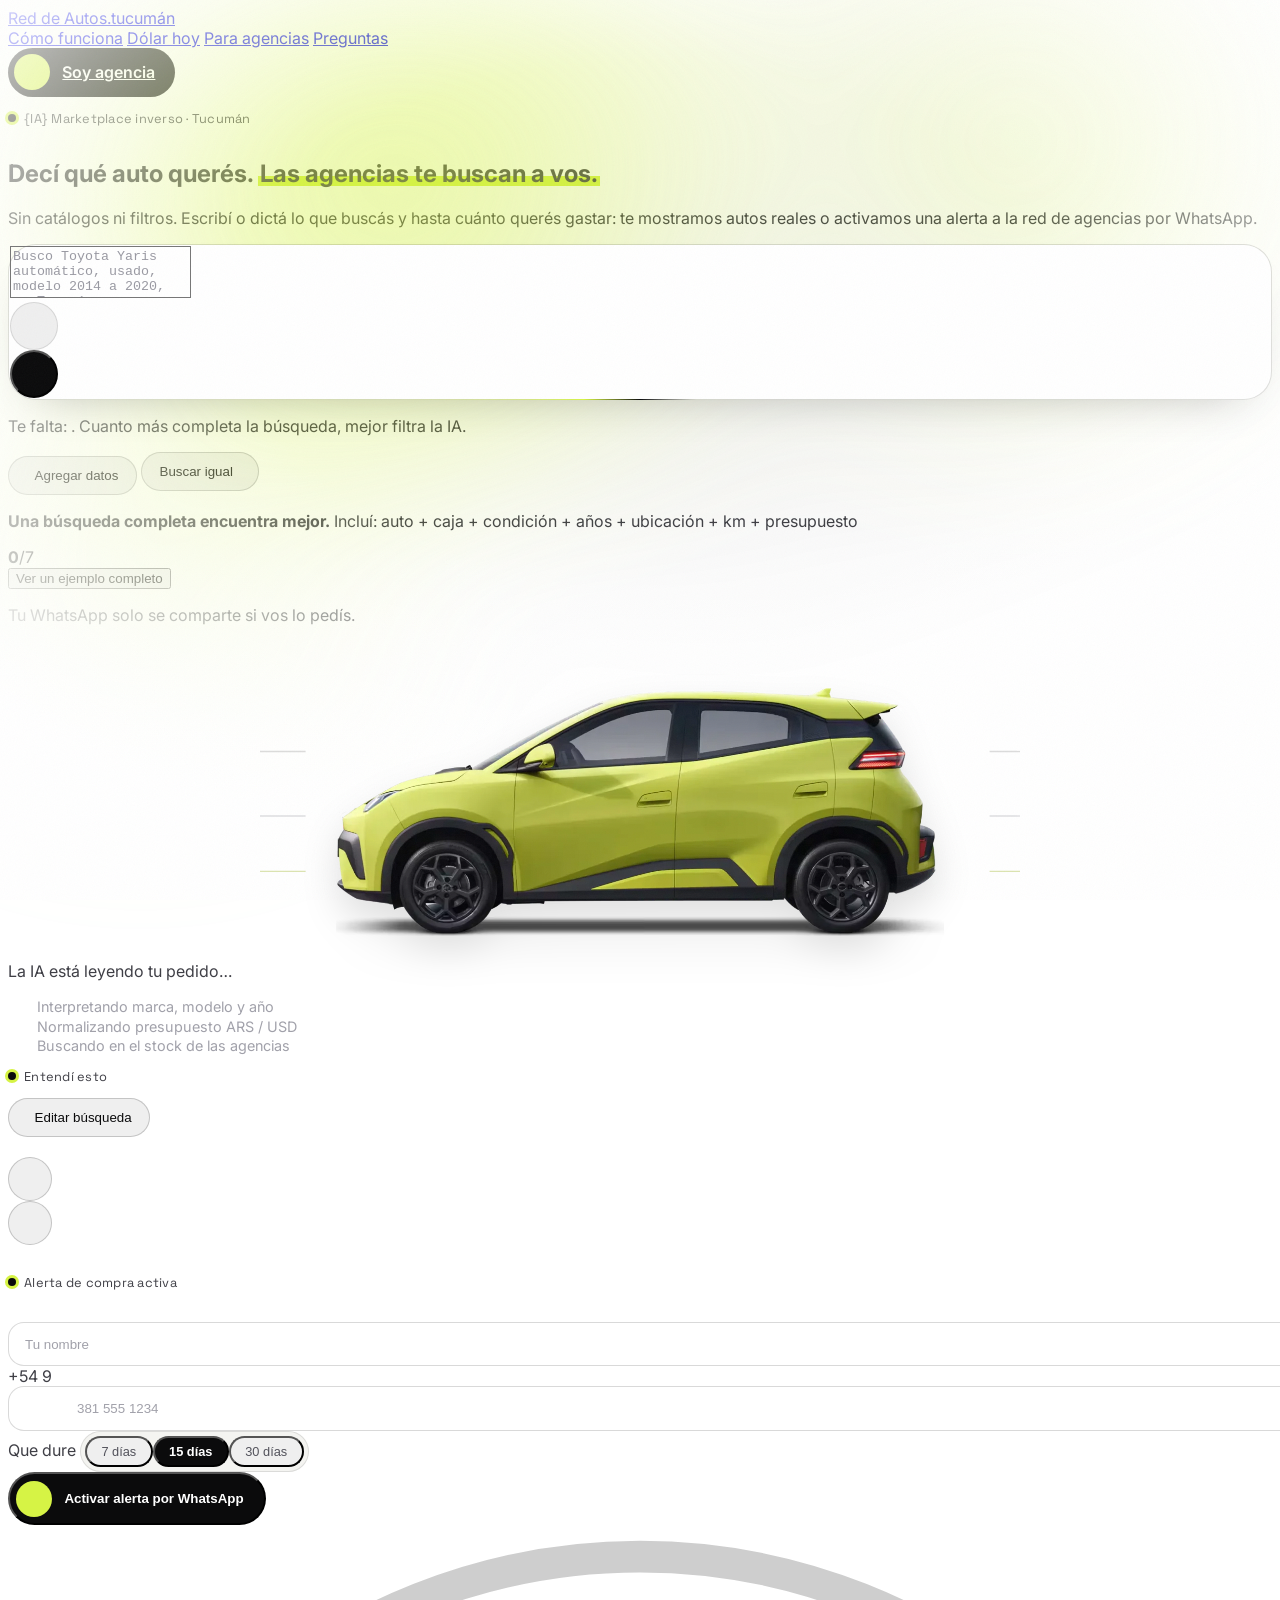
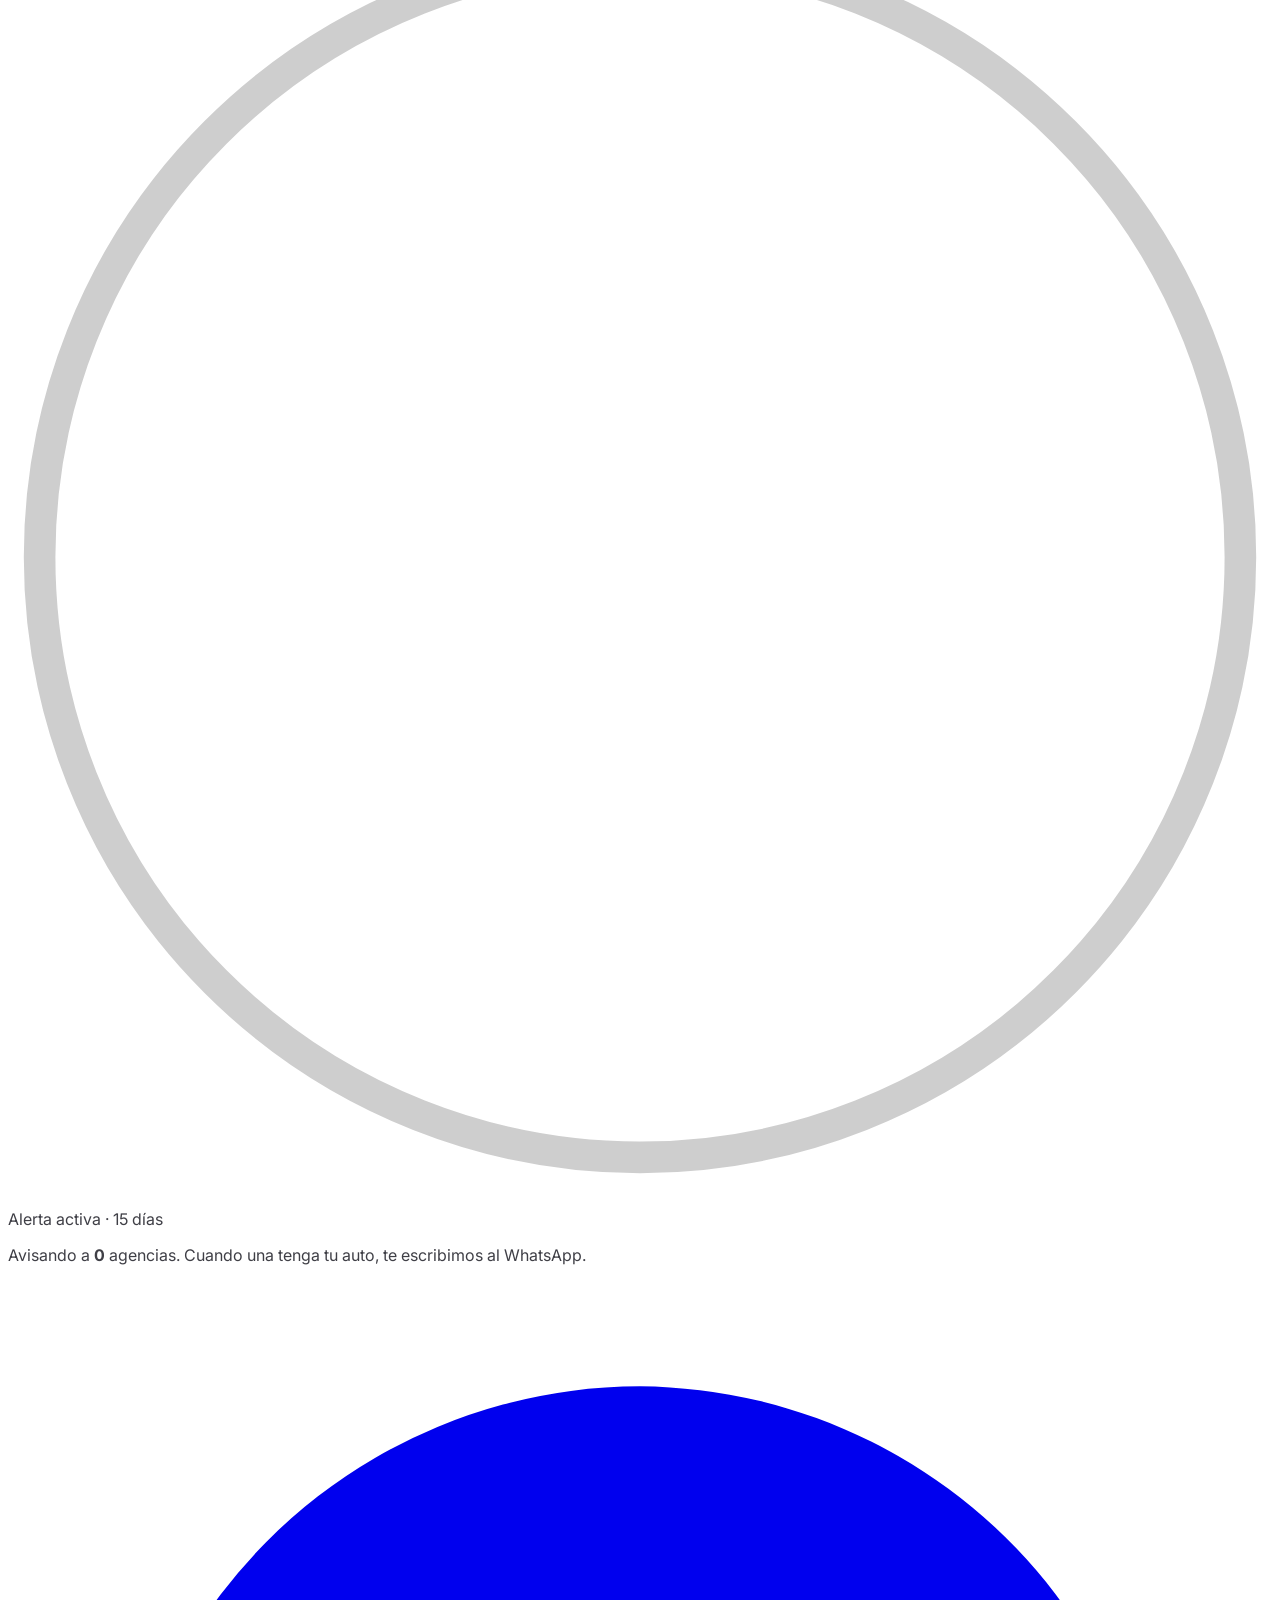
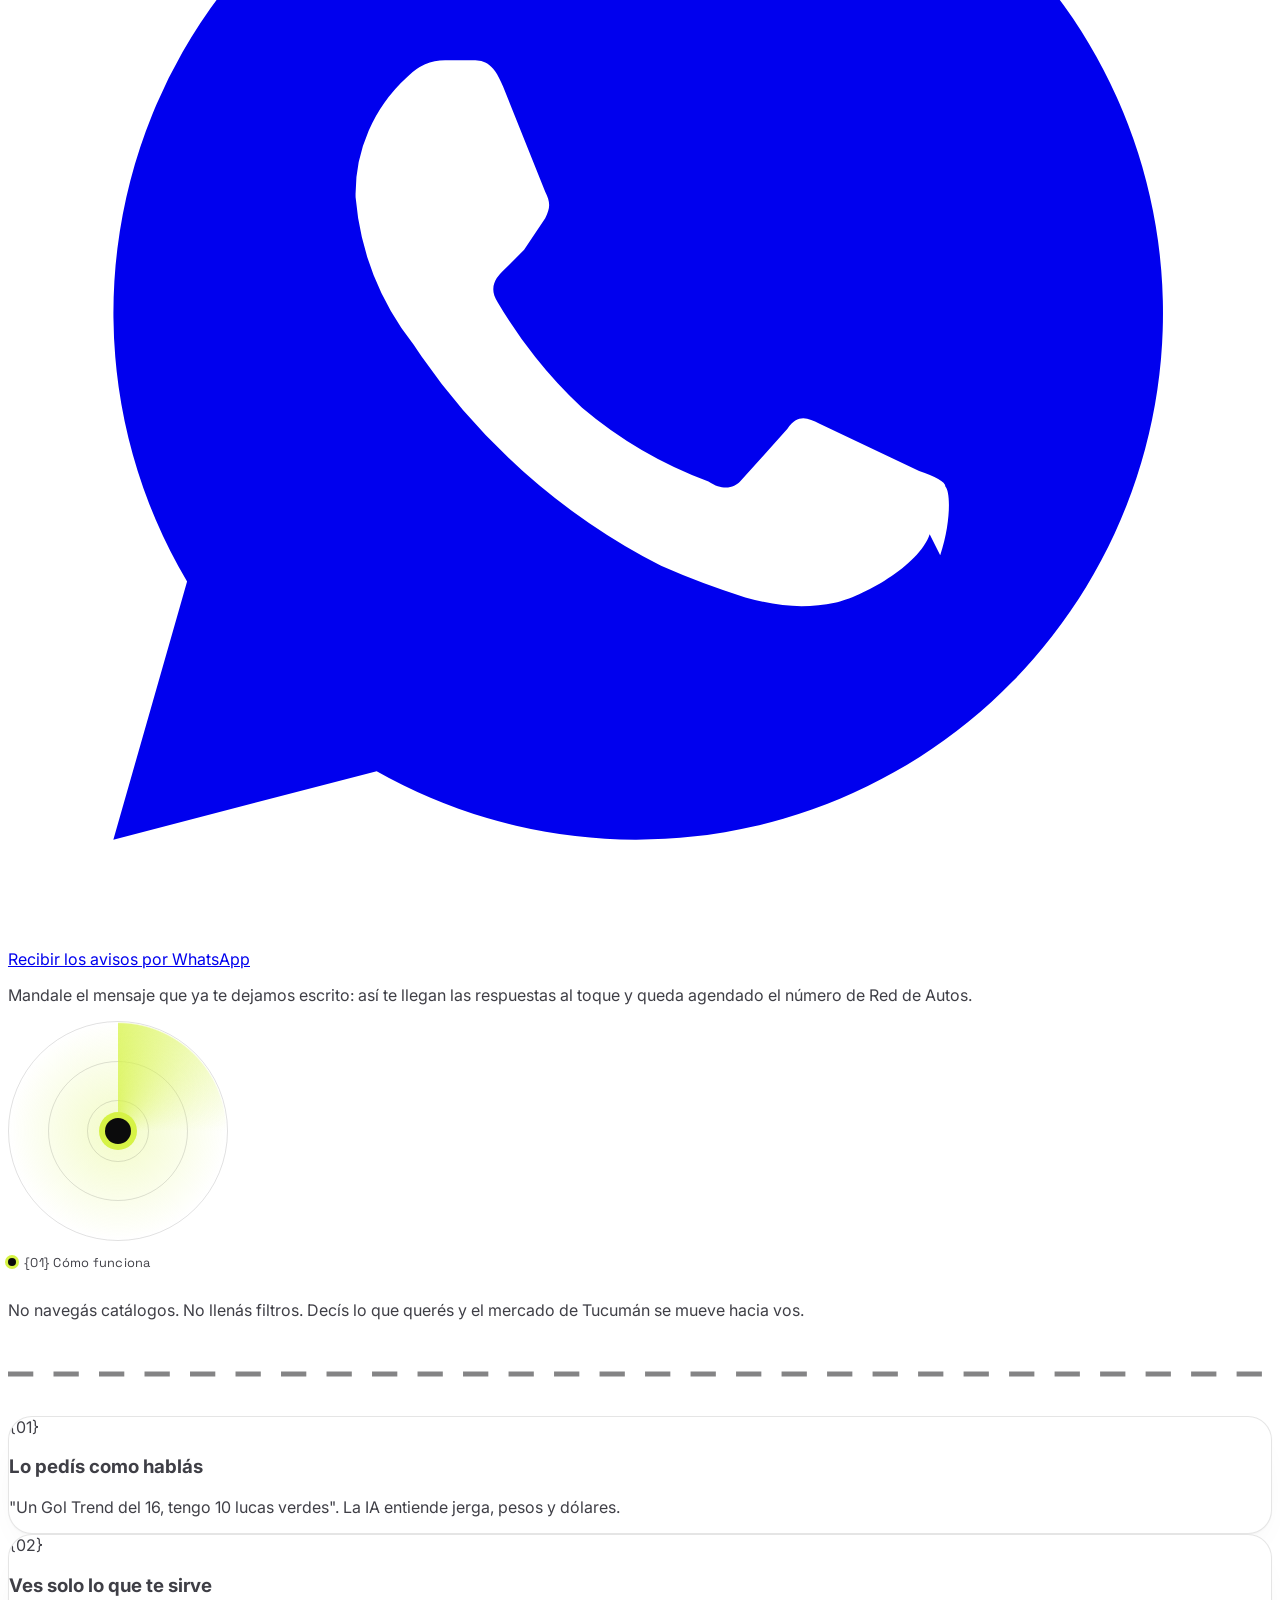
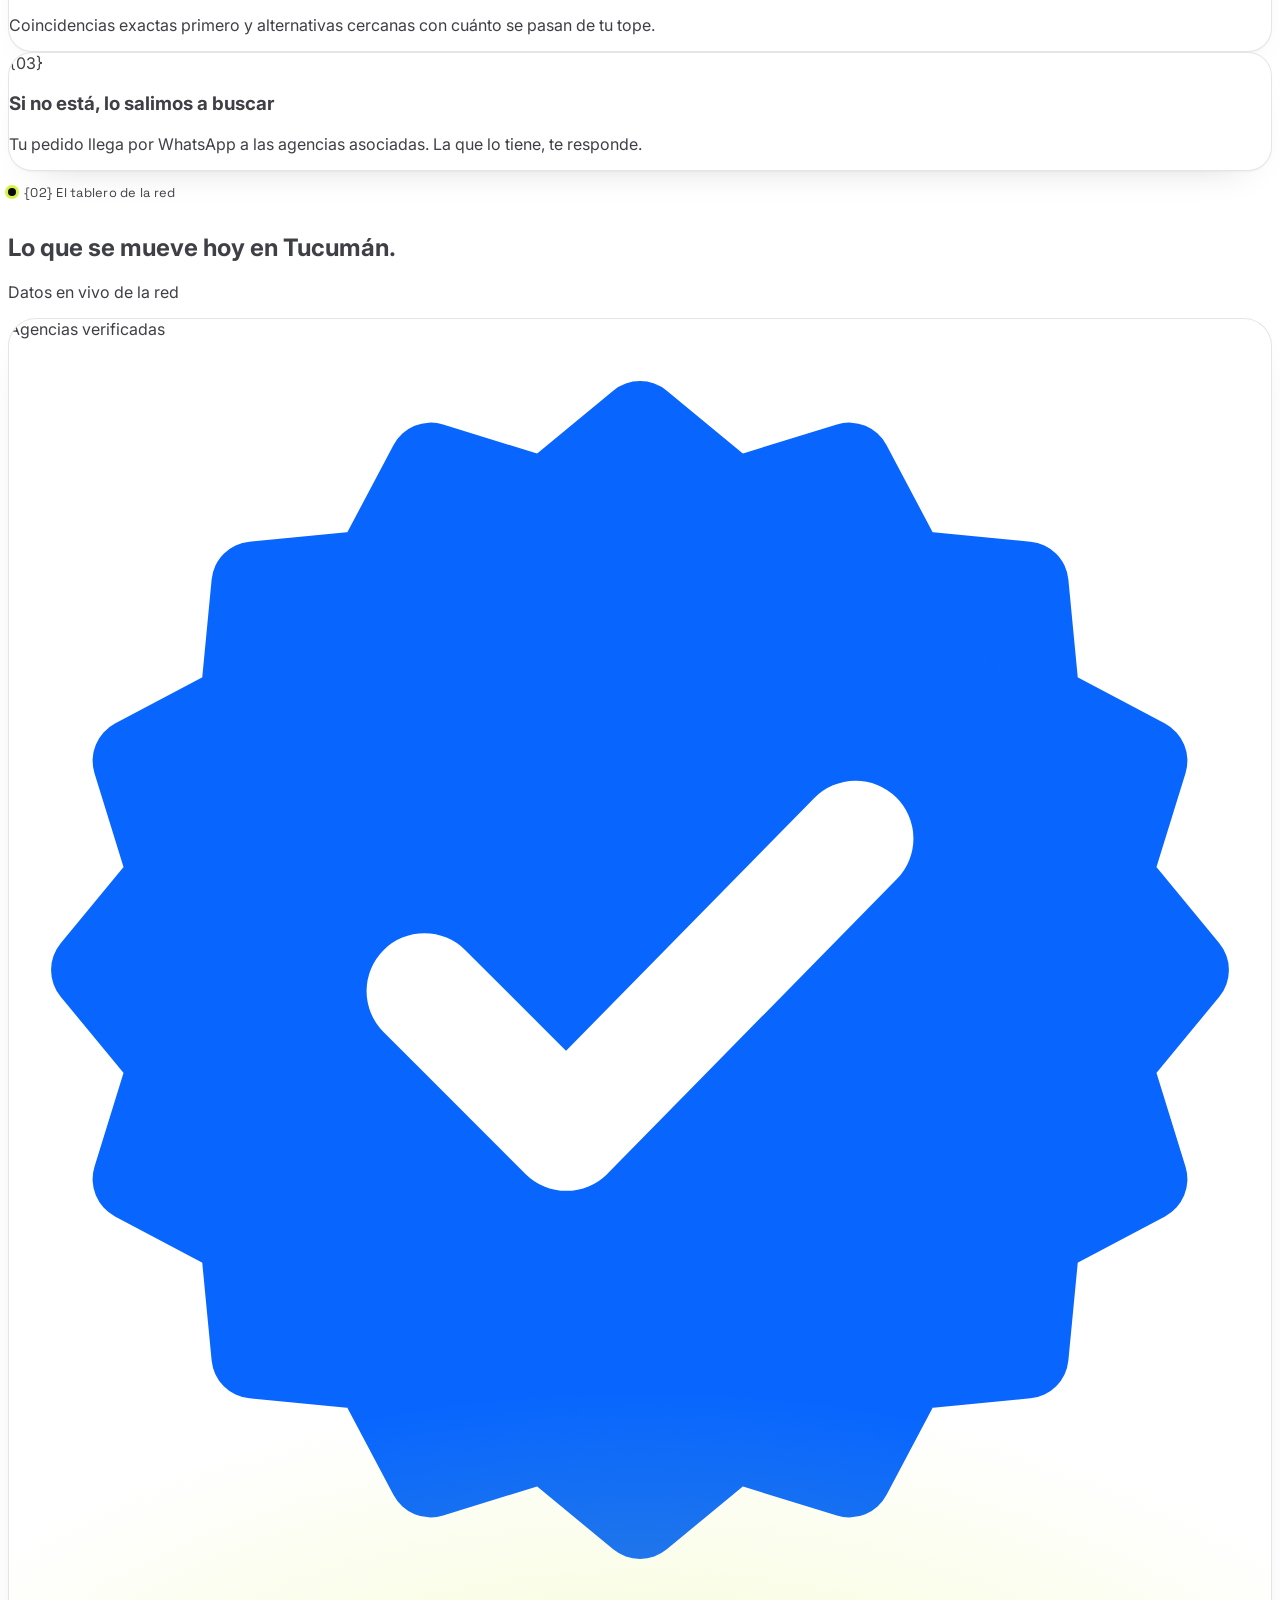
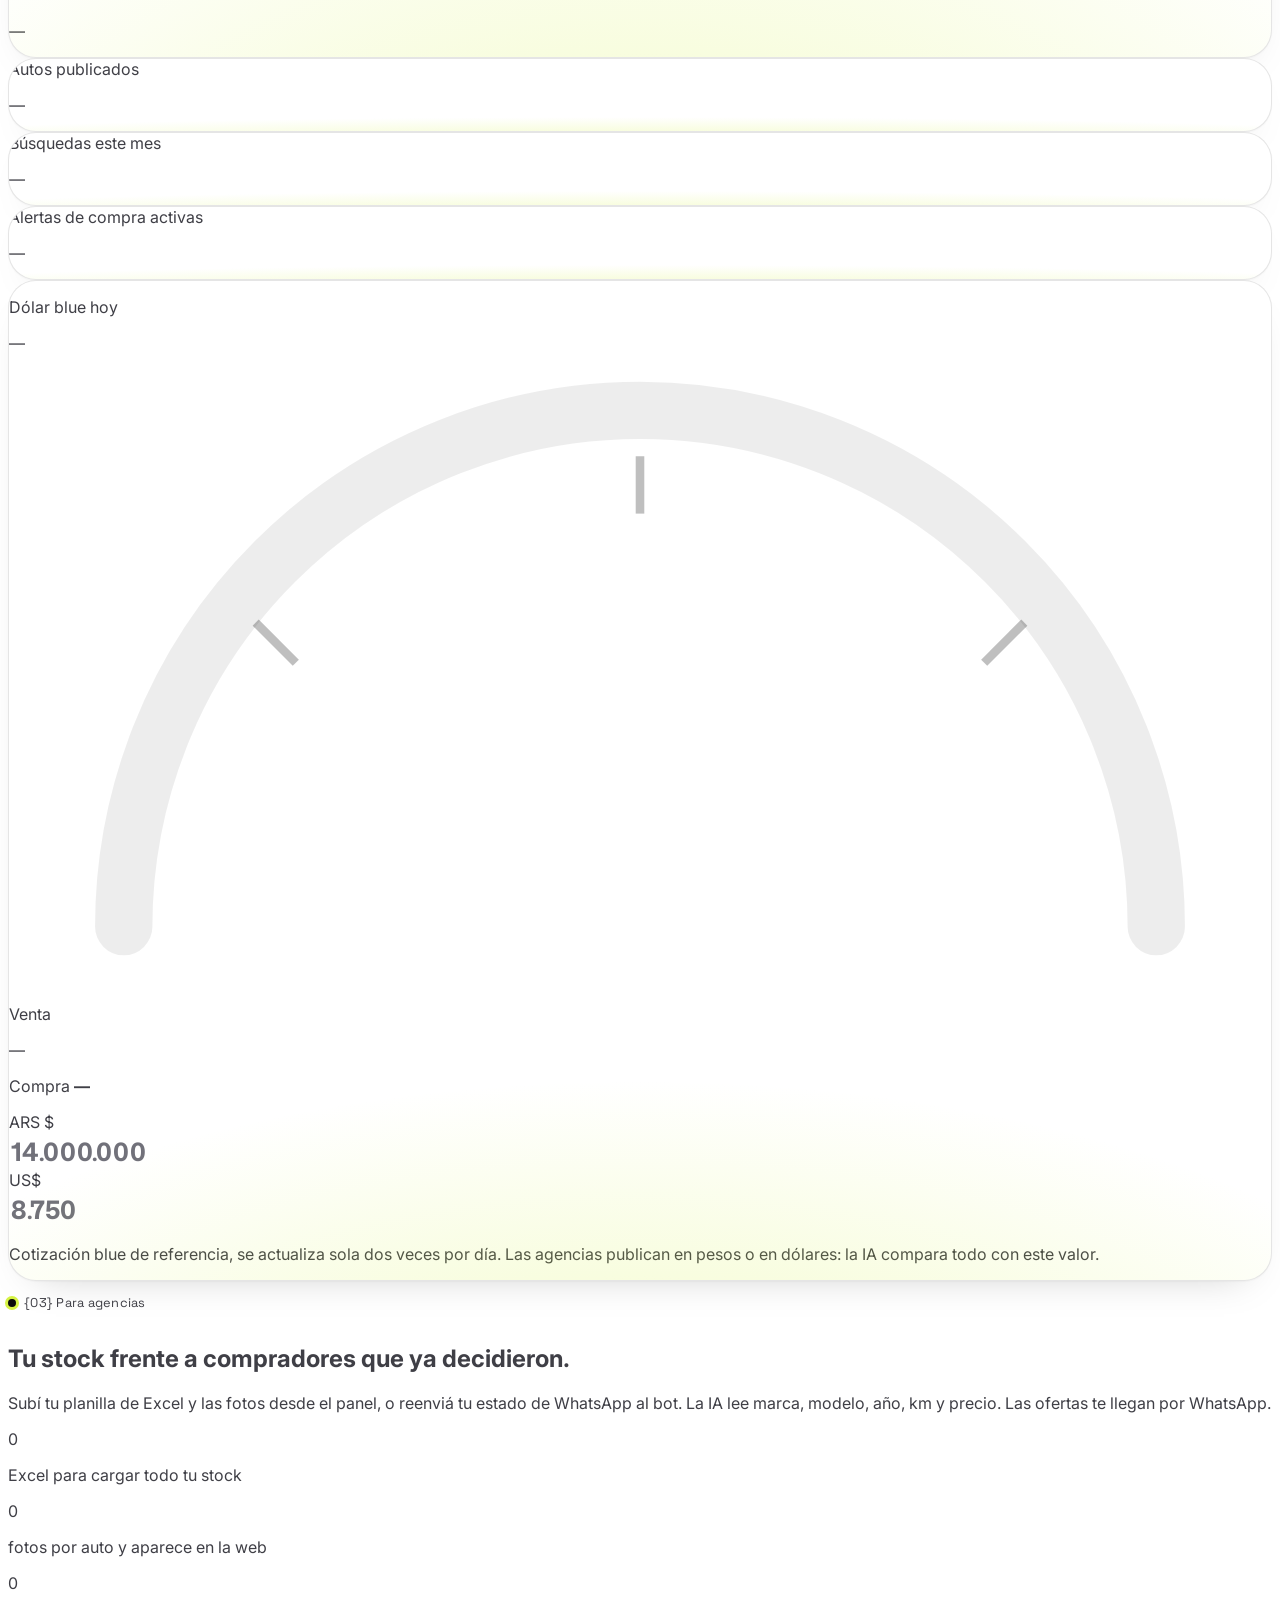
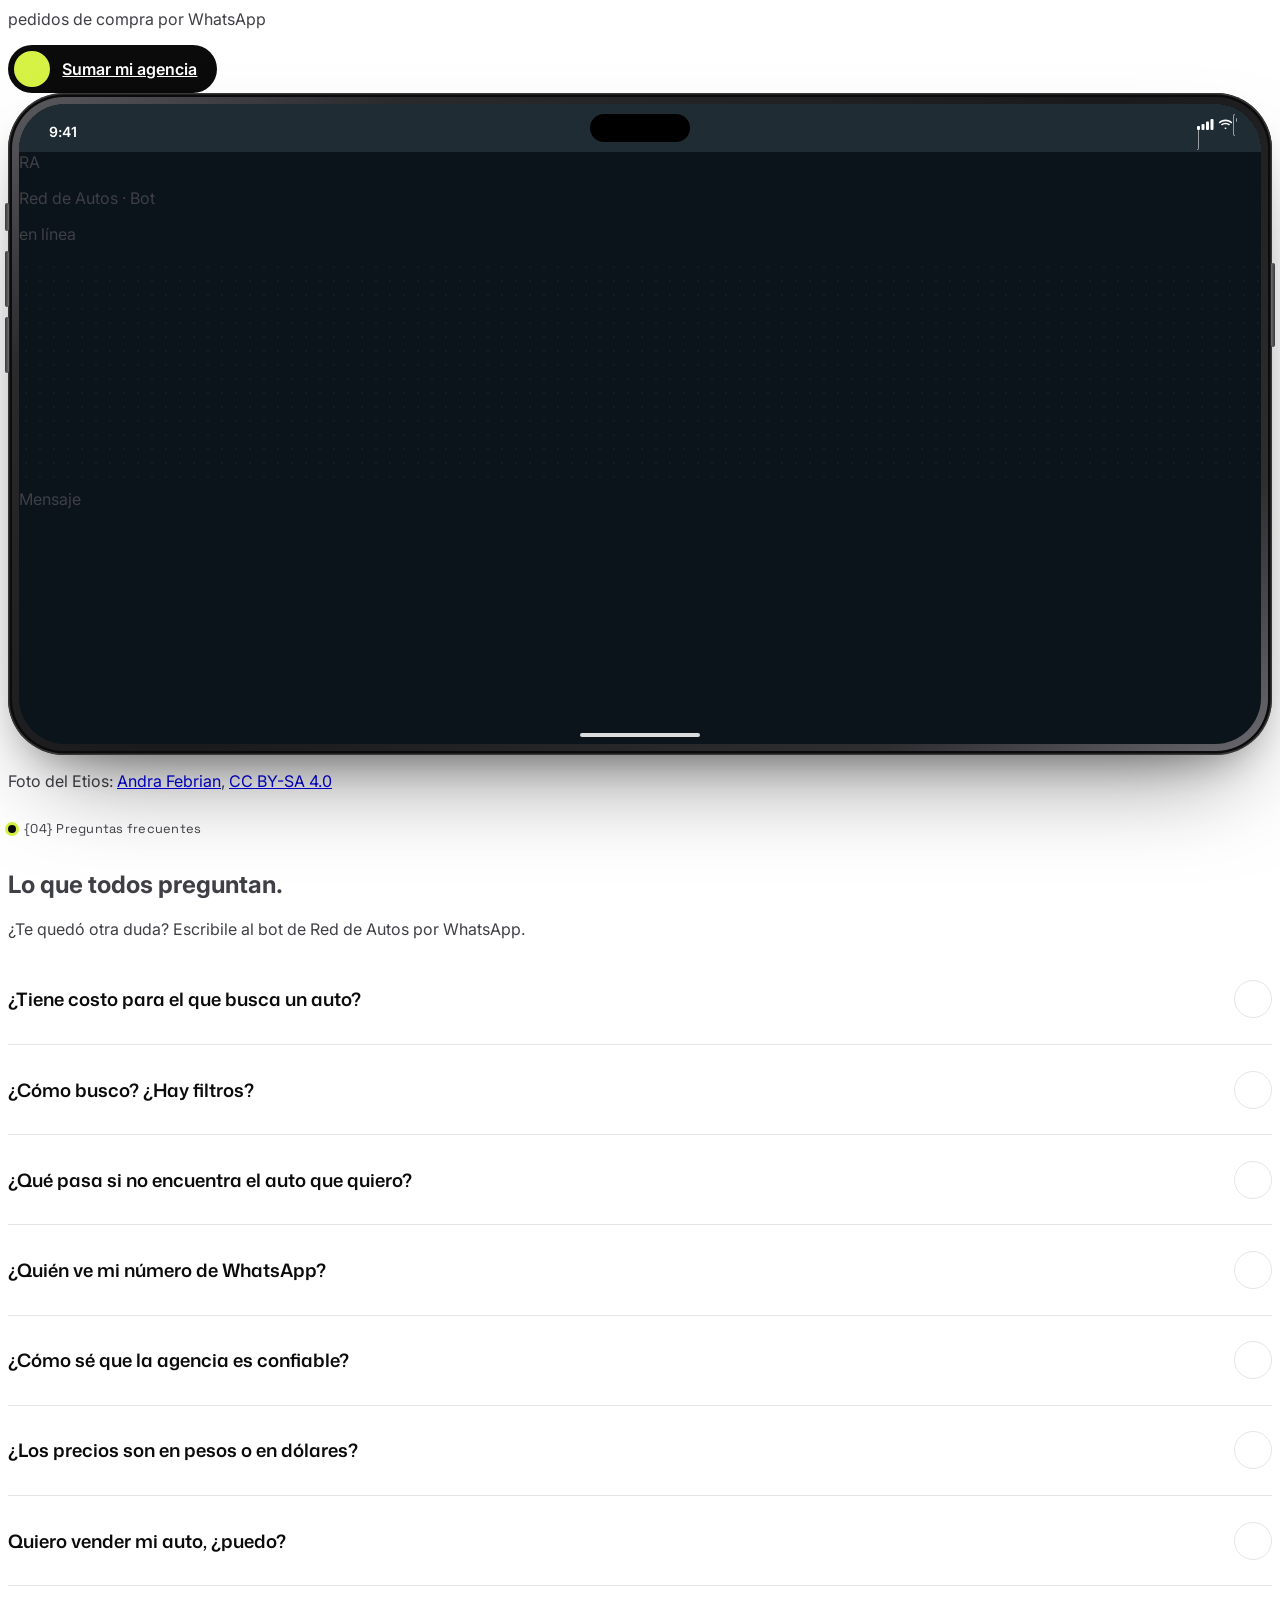
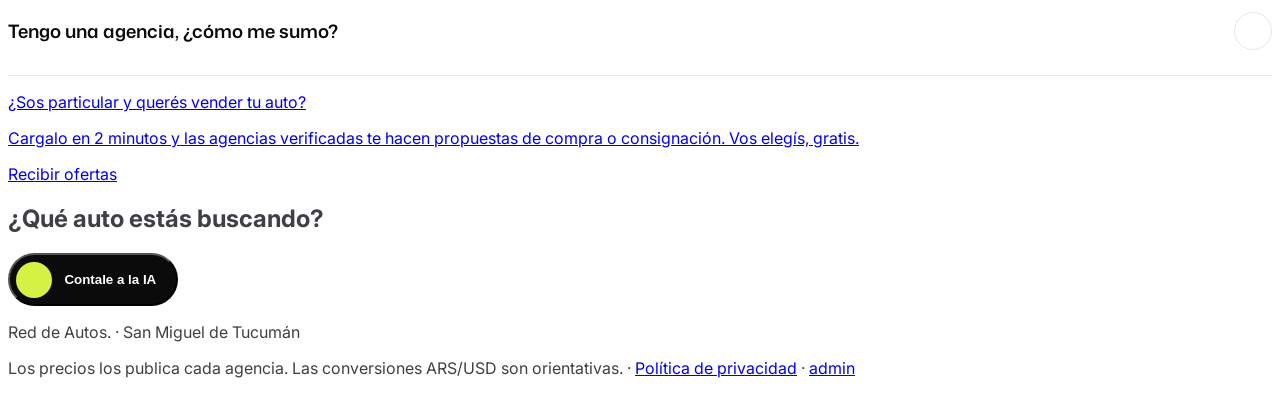
==== commit 738d1c1a: "Panel de administración (admin.html) y link discreto en el footer Co-Authored-By: Claude Opus 5.5 <n" ====
--- a/index.html
+++ b/index.html
@@ -687,7 +687,7 @@
   <footer class="border-t border-line">
     <div class="mx-auto flex max-w-7xl flex-col gap-4 px-5 py-8 text-sm text-ink/70 md:flex-row md:items-center md:justify-between md:px-8">
       <p class="font-display text-lg font-black text-zinc-950">Red de Autos<span class="text-pr">.</span> <span class="font-sans text-sm font-normal text-ink/60">· San Miguel de Tucumán</span></p>
-      <p>Los precios los publica cada agencia. Las conversiones ARS/USD son orientativas. · <a href="privacidad.html" class="underline decoration-white/20 underline-offset-4 transition hover:text-pr">Política de privacidad</a></p>
+      <p>Los precios los publica cada agencia. Las conversiones ARS/USD son orientativas. · <a href="privacidad.html" class="underline decoration-white/20 underline-offset-4 transition hover:text-pr">Política de privacidad</a> · <a href="admin.html" class="text-[11px] text-ink/40 transition hover:text-pr" rel="nofollow">admin</a></p>
     </div>
   </footer>
 
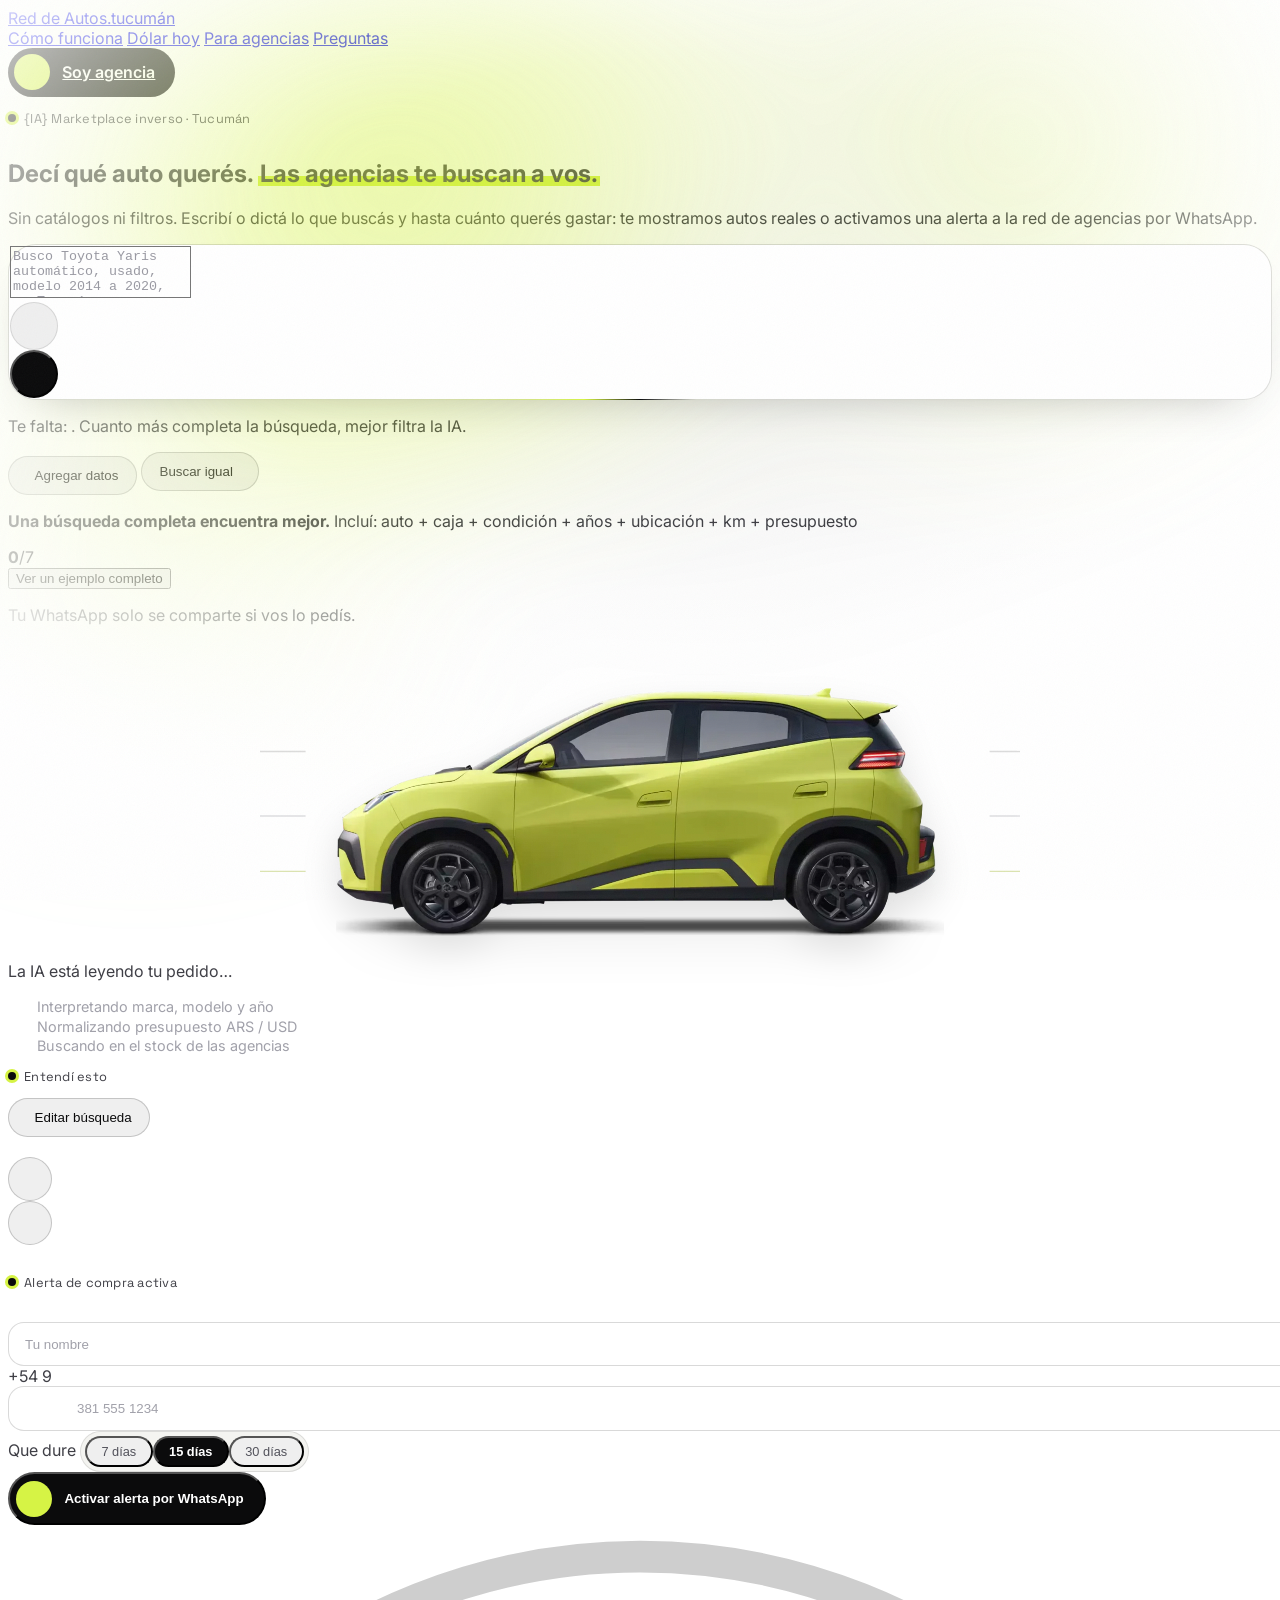
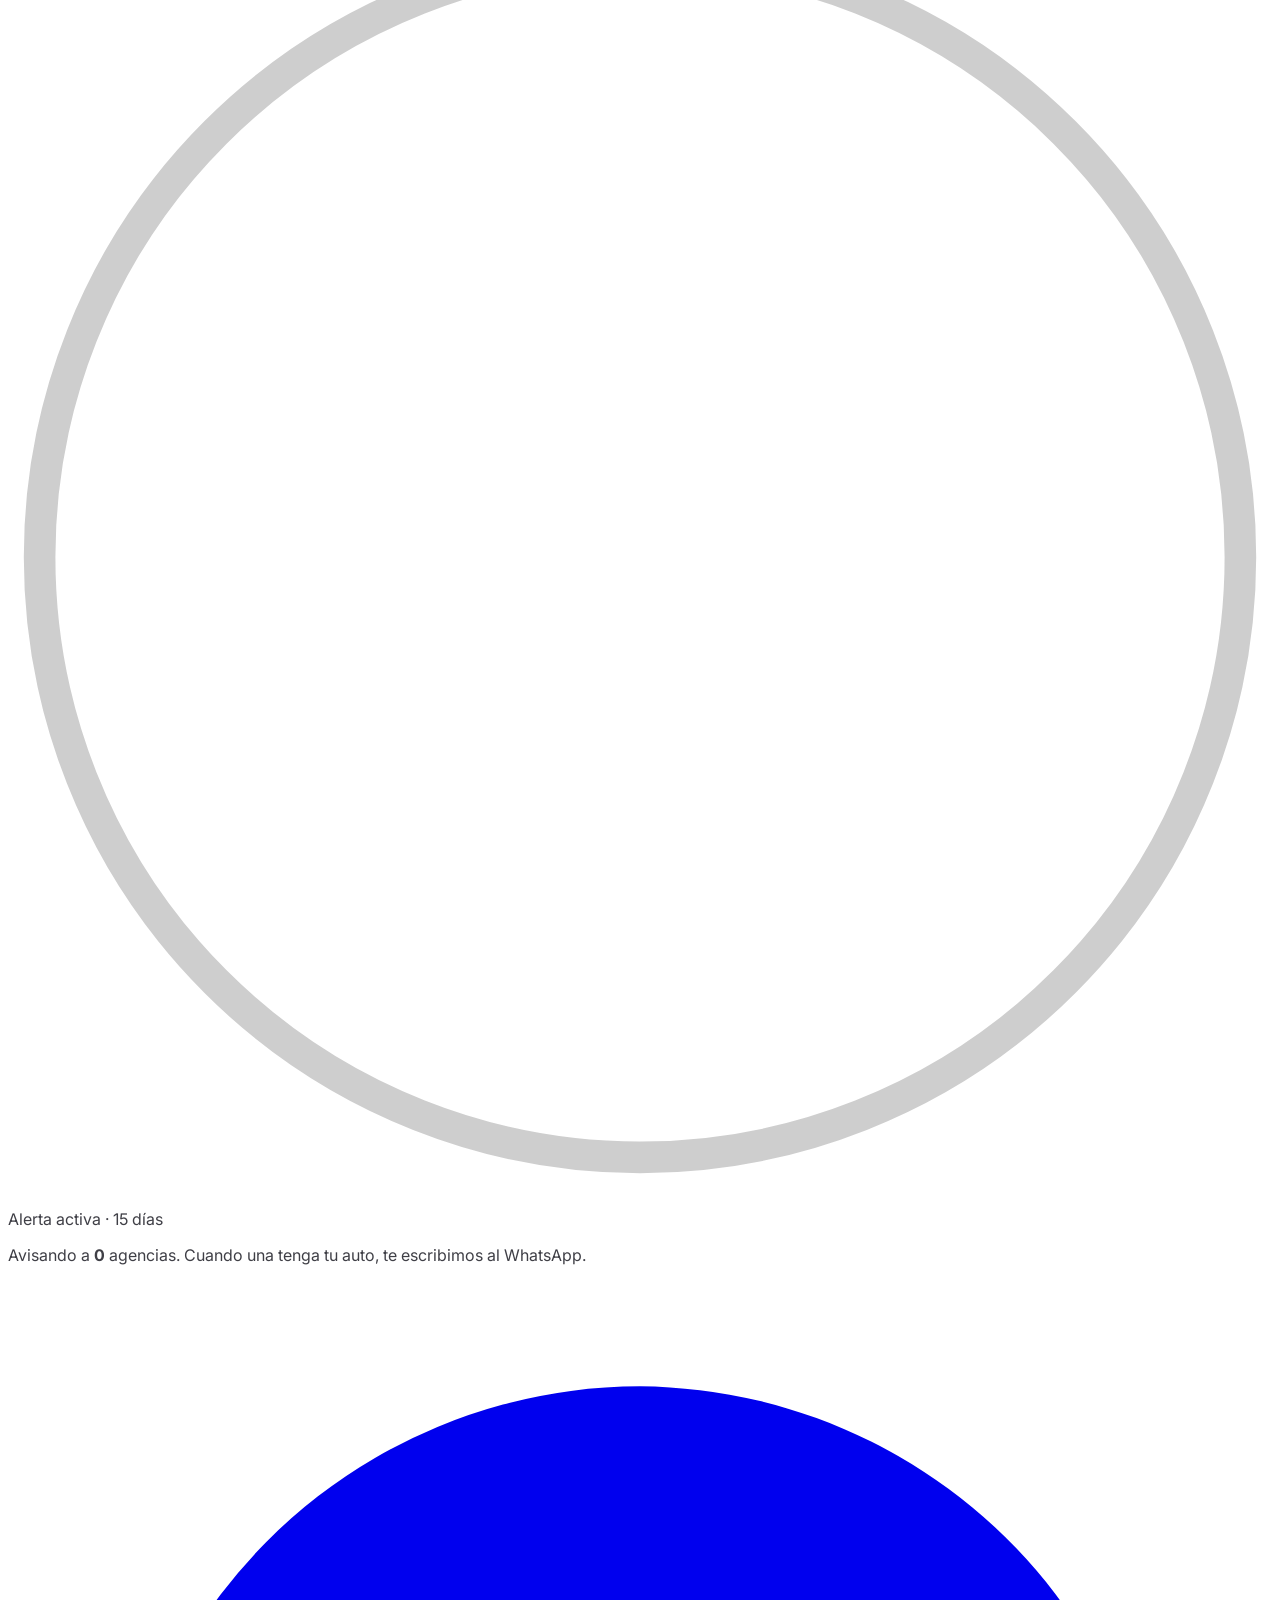
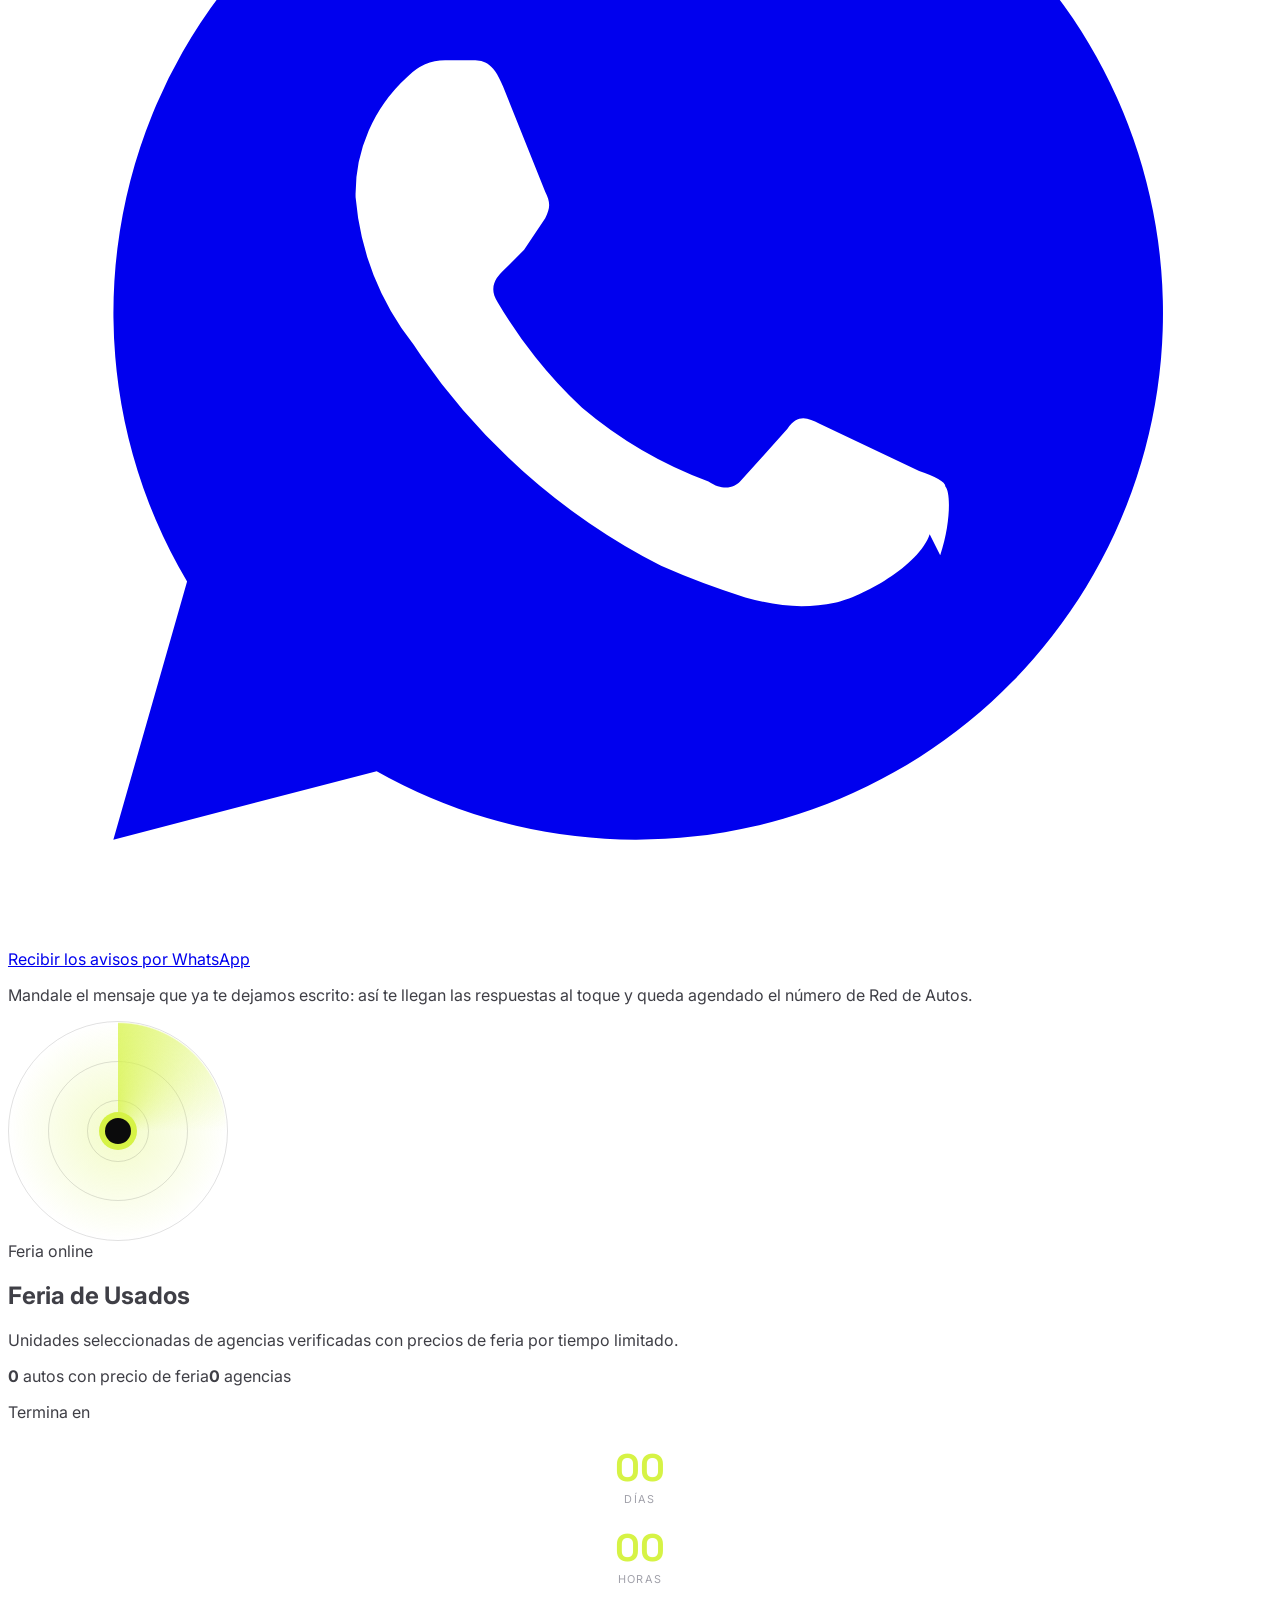
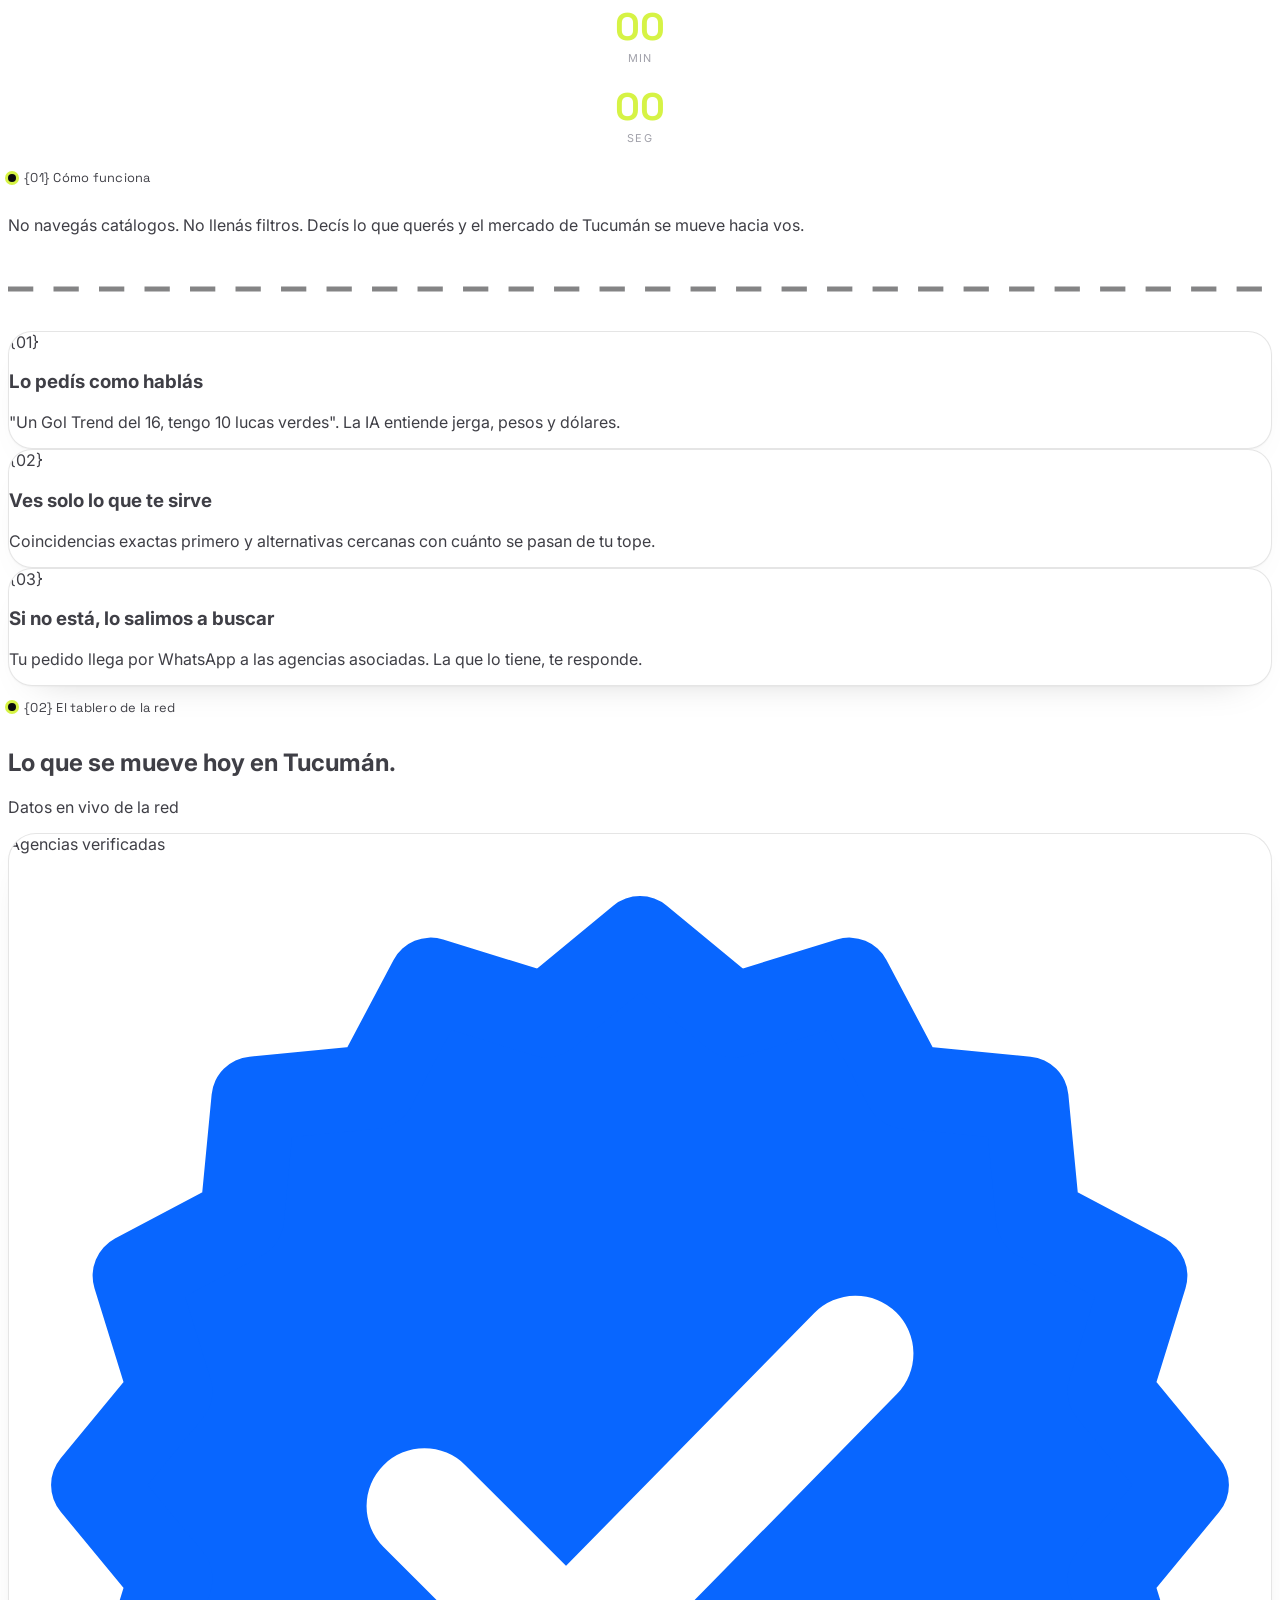
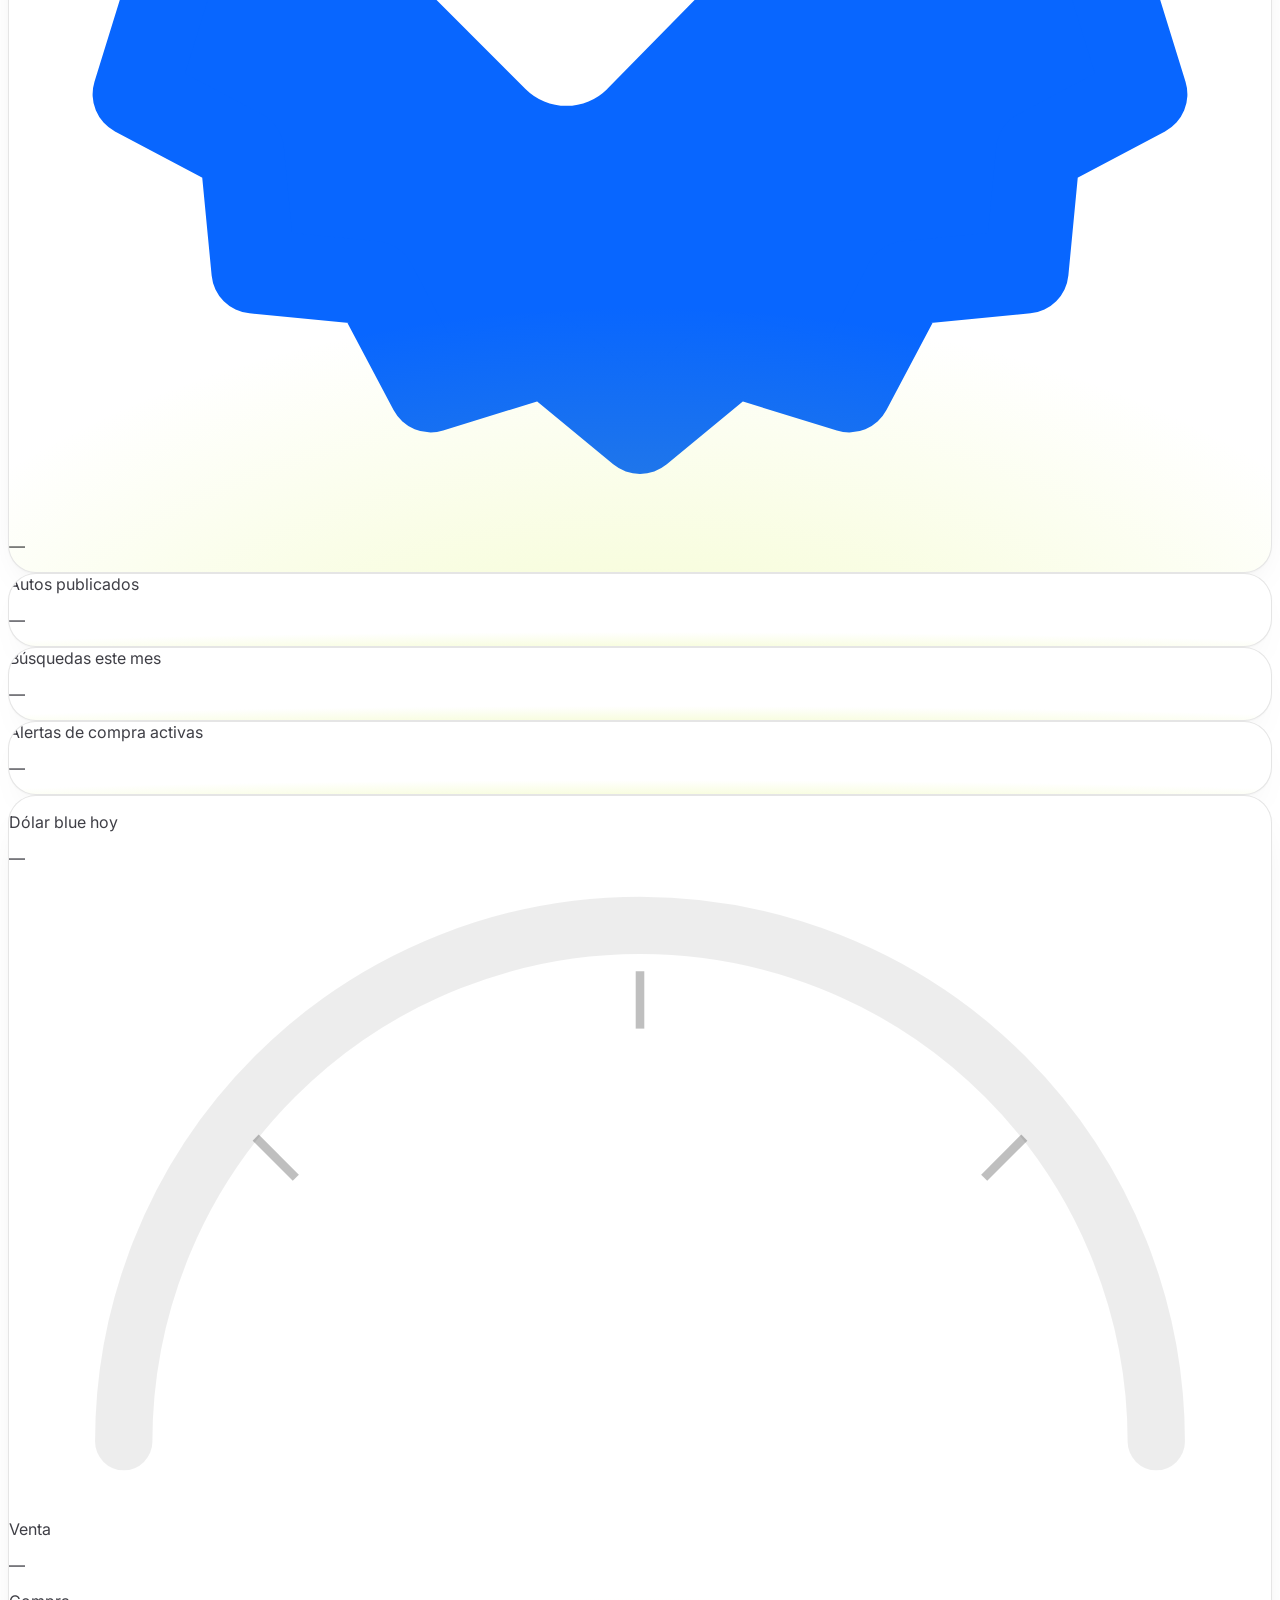
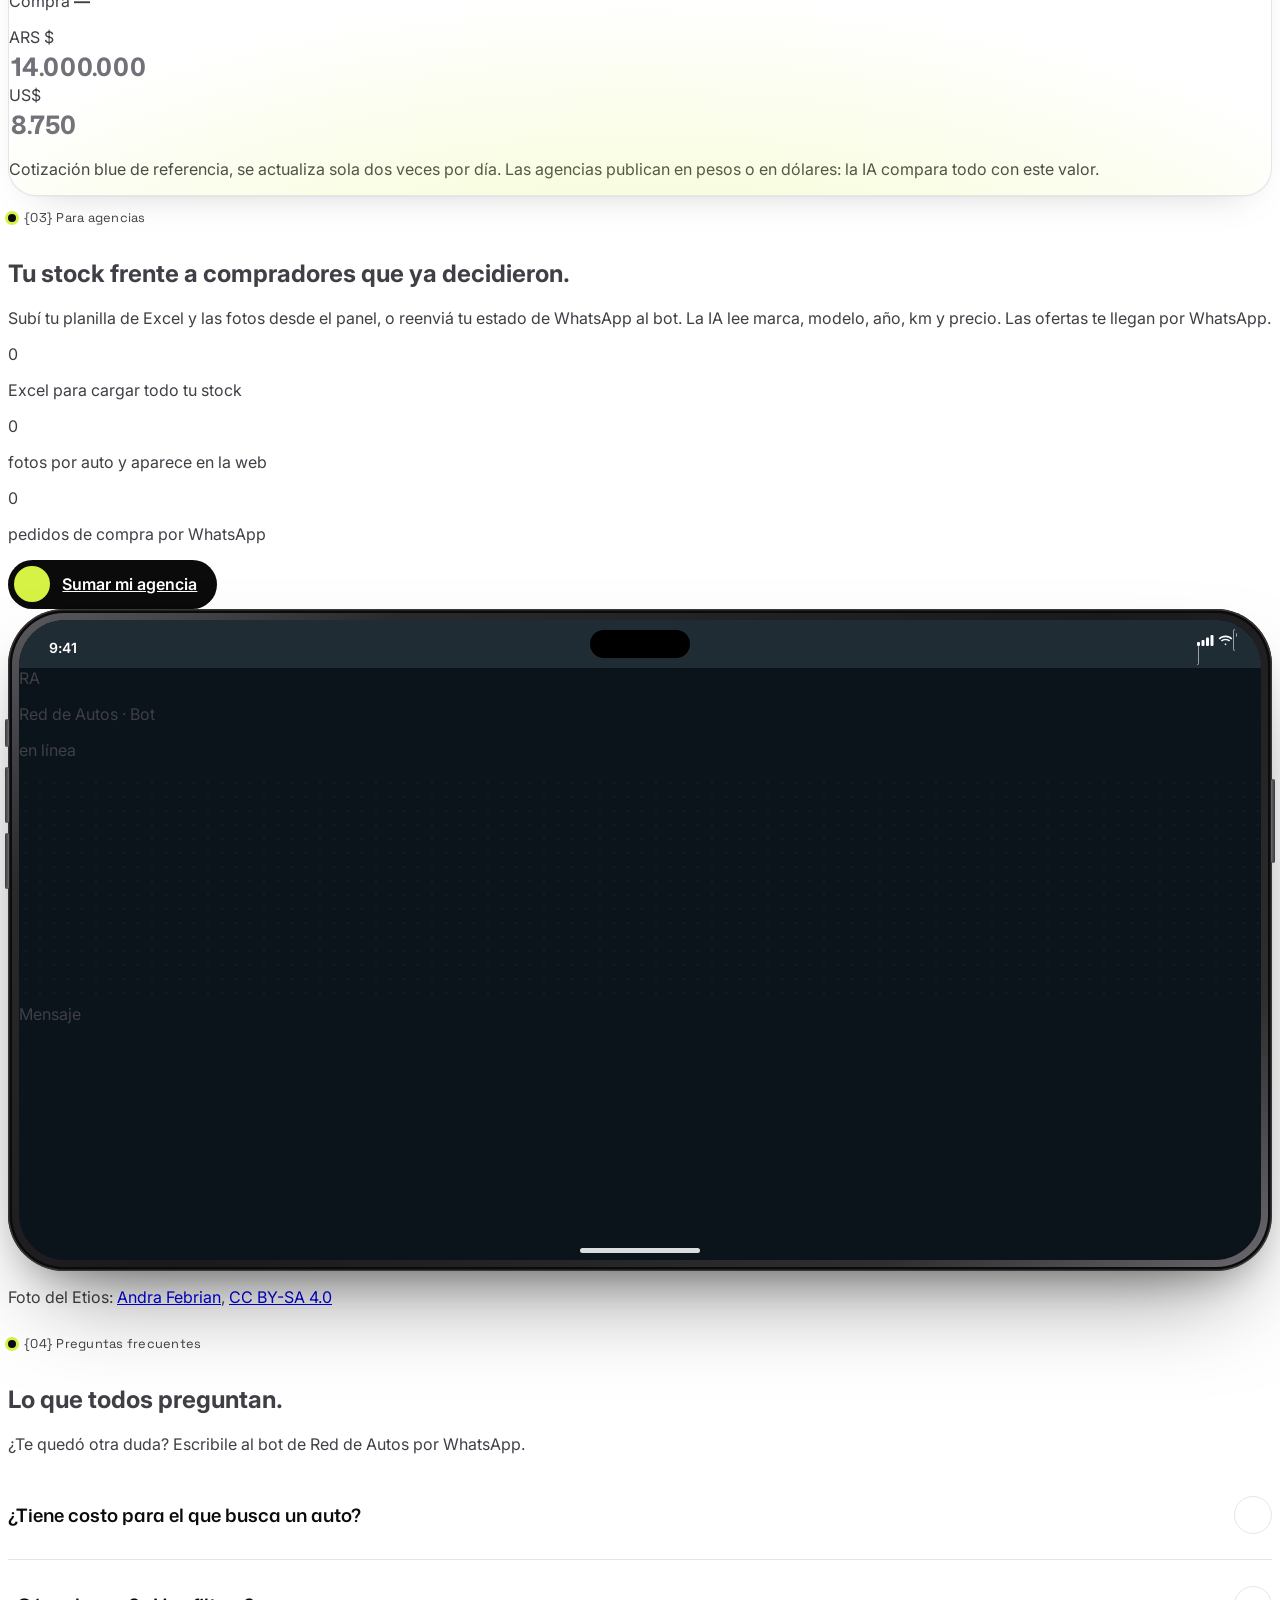
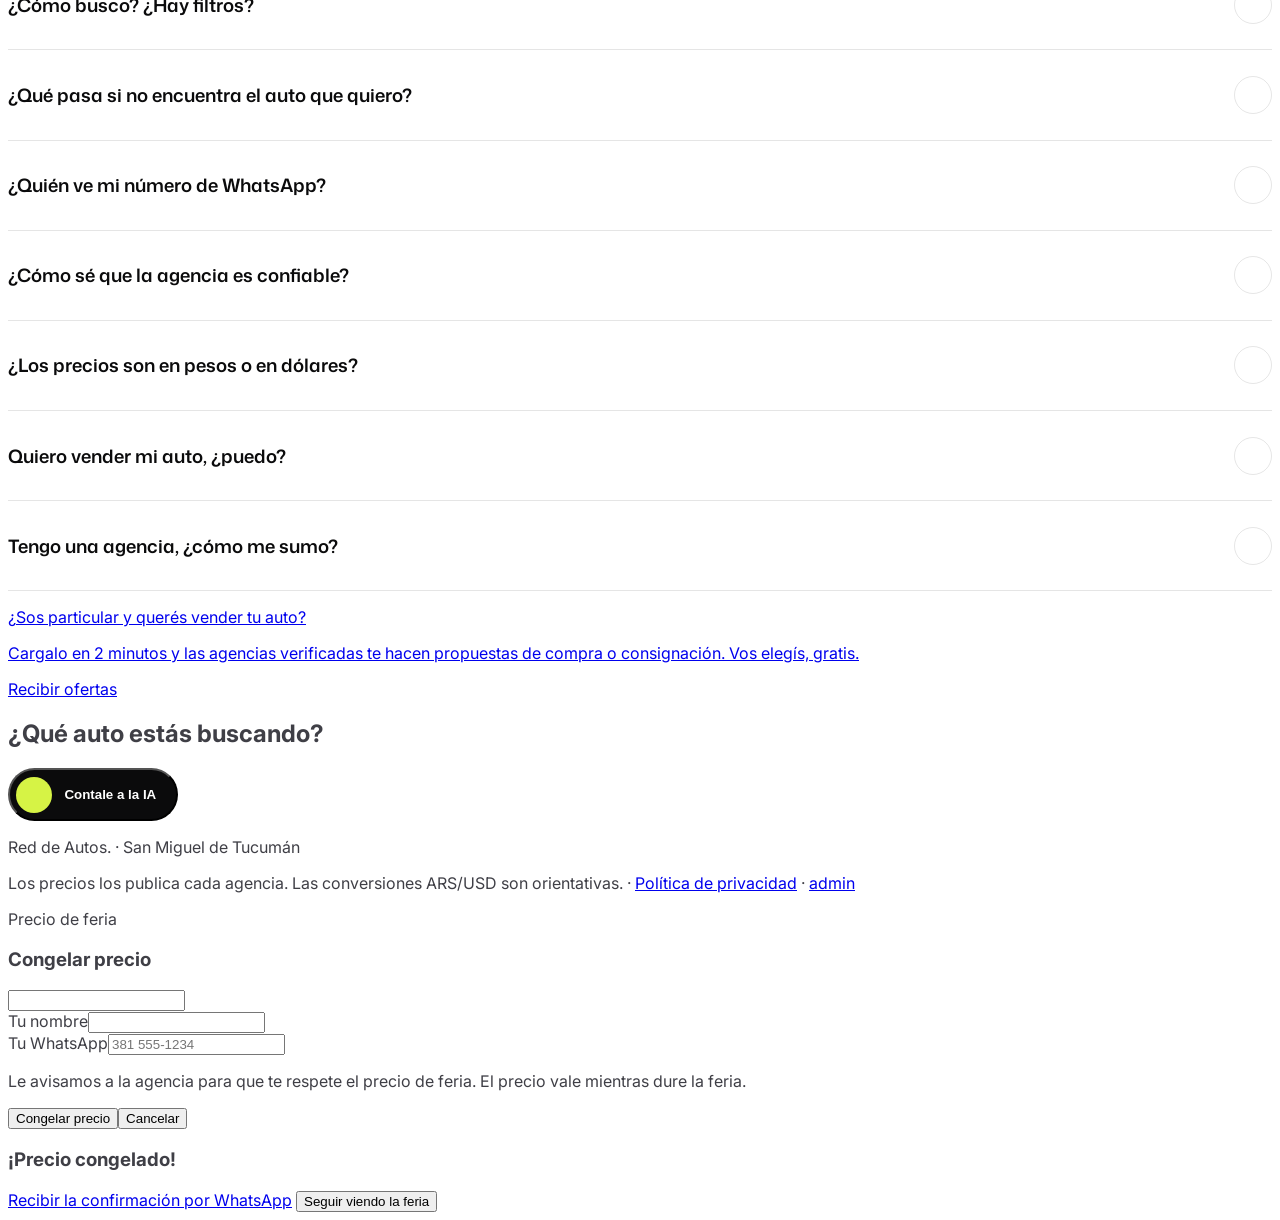
==== commit a1ccee60: "Feria de Usados Online: sección con contador en la home, carga de unidades en el panel y gestión en " ====
--- a/index.html
+++ b/index.html
@@ -302,6 +302,14 @@
     @keyframes shake{20%,60%{transform:translateX(-6px)}40%,80%{transform:translateX(6px)}}
 
     @media (prefers-reduced-motion:reduce){*,*:before,*:after{animation-duration:.01ms!important;animation-iteration-count:1!important;transition-duration:.01ms!important}}
+      .fe-t{border-radius:16px;background:rgba(255,255,255,.08);padding:.7rem .3rem;text-align:center}
+    .fe-t b{display:block;font-family:"Space Grotesk",monospace;font-size:clamp(1.6rem,4vw,2.4rem);line-height:1;color:#d6f345}
+    .fe-t b.flip{animation:feflip .35s ease}
+    @keyframes feflip{0%{transform:translateY(-6px);opacity:.3}100%{transform:none;opacity:1}}
+    .fe-t span{display:block;margin-top:.3rem;font-size:.68rem;text-transform:uppercase;letter-spacing:.12em;color:#a1a1aa}
+    .feria-dot{width:.5rem;height:.5rem;border-radius:999px;background:#ef4444;box-shadow:0 0 0 0 rgba(239,68,68,.6);animation:fedot 1.4s infinite}
+    @keyframes fedot{70%{box-shadow:0 0 0 8px rgba(239,68,68,0)}100%{box-shadow:0 0 0 0 rgba(239,68,68,0)}}
+    .fe-card{transition:transform .25s,box-shadow .25s}.fe-card:hover{transform:translateY(-3px);box-shadow:0 18px 40px -24px rgba(0,0,0,.35)}
   </style>
 </head>
 
@@ -486,6 +494,35 @@
             </div>
           </div>
         </div>
+      </div>
+    </section>
+
+    <!-- ============ FERIA DE USADOS ONLINE (solo si hay una en curso o próxima) ============ -->
+    <section id="feria" class="relative hidden scroll-mt-20 py-10 md:py-14">
+      <div class="mx-auto max-w-7xl px-5 md:px-8">
+        <div class="feria-box relative overflow-hidden rounded-[32px] bg-pr p-6 text-white md:p-10">
+          <div class="pointer-events-none absolute -right-24 -top-24 h-80 w-80 rounded-full bg-hl/25 blur-3xl"></div>
+          <div class="relative grid gap-8 lg:grid-cols-[1.2fr_1fr] lg:items-center">
+            <div>
+              <span class="inline-flex items-center gap-2 rounded-full bg-hl px-3 py-1 text-xs font-bold uppercase tracking-wider text-zinc-950"><span class="feria-dot"></span><span id="feEstado">Feria online</span></span>
+              <h2 class="mt-4 font-display text-3xl font-extrabold leading-tight tracking-tight md:text-5xl" id="feNombre">Feria de Usados</h2>
+              <p class="mt-3 max-w-xl text-zinc-300" id="feDesc">Unidades seleccionadas de agencias verificadas con precios de feria por tiempo limitado.</p>
+              <p class="mt-4 flex flex-wrap gap-x-5 gap-y-1 text-sm text-zinc-300"><span><b class="text-white" id="feUnid">0</b> autos con precio de feria</span><span><b class="text-white" id="feAgs">0</b> agencias</span><span id="feDescMin" hidden></span></p>
+            </div>
+            <div>
+              <p class="text-xs font-semibold uppercase tracking-widest text-zinc-400" id="feCuentaTit">Termina en</p>
+              <div class="mt-2 grid grid-cols-4 gap-2" id="feCuenta">
+                <div class="fe-t"><b data-u="d">00</b><span>días</span></div><div class="fe-t"><b data-u="h">00</b><span>horas</span></div><div class="fe-t"><b data-u="m">00</b><span>min</span></div><div class="fe-t"><b data-u="s">00</b><span>seg</span></div>
+              </div>
+            </div>
+          </div>
+          <form id="feForm" class="relative mt-8 flex flex-col gap-2 rounded-[22px] bg-white p-2 md:flex-row" hidden>
+            <input id="feQ" class="min-w-0 flex-1 rounded-[16px] px-4 py-3 text-base text-zinc-950 outline-none placeholder:text-zinc-400" placeholder="Ej.: Busco un Gol Trend por menos de 10 millones" maxlength="300" />
+            <button class="inline-flex items-center justify-center gap-2 rounded-[16px] bg-hl px-6 py-3 font-semibold text-zinc-950 transition hover:bg-zinc-950 hover:text-white" id="feBtn"><i data-lucide="search" class="h-5 w-5"></i>Buscar en la feria</button>
+          </form>
+          <div id="feChips" class="relative mt-3 flex flex-wrap gap-1.5"></div>
+        </div>
+        <div id="feRes" class="mt-6 grid gap-5 sm:grid-cols-2 lg:grid-cols-3"></div>
       </div>
     </section>
 
@@ -1724,5 +1761,139 @@
   icons();
   if (!LIVE) console.info('%cRed de Autos · MODO DEMO','color:#0b0b0c;background:#d6f345;font-weight:bold','· completá CONFIG.SUPABASE_URL y SUPABASE_ANON_KEY para usar datos reales.');
   </script>
+  <!-- Modal Feria: congelar precio -->
+  <div id="feModal" class="fixed inset-0 z-[90] hidden items-center justify-center bg-black/50 p-4 backdrop-blur-sm" role="dialog" aria-modal="true" aria-labelledby="feMTit">
+    <div class="w-full max-w-md rounded-[28px] bg-white p-6 shadow-2xl">
+      <div id="feMForm">
+        <span class="inline-flex items-center gap-1.5 rounded-full bg-hl px-2.5 py-1 text-[11px] font-bold uppercase tracking-wider text-zinc-950">Precio de feria</span>
+        <h3 class="mt-3 font-display text-2xl font-bold text-zinc-950" id="feMTit">Congelar precio</h3>
+        <p class="mt-1 text-sm text-ink" id="feMAuto"></p>
+        <form id="feMF" class="mt-5 space-y-3">
+          <input type="text" name="web" class="hidden" tabindex="-1" autocomplete="off" aria-hidden="true" />
+          <div><label class="text-xs font-semibold text-zinc-950" for="feMNom">Tu nombre</label><input id="feMNom" class="mt-1 w-full rounded-xl border border-line px-3 py-2.5 text-base outline-none focus:border-zinc-950" required autocomplete="given-name" /></div>
+          <div><label class="text-xs font-semibold text-zinc-950" for="feMTel">Tu WhatsApp</label><input id="feMTel" class="mt-1 w-full rounded-xl border border-line px-3 py-2.5 text-base outline-none focus:border-zinc-950" inputmode="tel" placeholder="381 555-1234" required autocomplete="tel" /></div>
+          <p class="text-xs text-ink/70">Le avisamos a la agencia para que te respete el precio de feria. El precio vale mientras dure la feria.</p>
+          <div class="flex gap-2 pt-1"><button class="flex-1 rounded-full bg-pr px-5 py-3 font-semibold text-white transition hover:bg-hl hover:text-zinc-950" id="feMBtn">Congelar precio</button><button type="button" class="rounded-full border border-line px-5 py-3 font-semibold" data-fe-cerrar>Cancelar</button></div>
+        </form>
+      </div>
+      <div id="feMOk" class="hidden text-center">
+        <span class="mx-auto grid h-14 w-14 place-items-center rounded-full bg-hl"><i data-lucide="check" class="h-7 w-7 text-zinc-950"></i></span>
+        <h3 class="mt-4 font-display text-2xl font-bold text-zinc-950">¡Precio congelado!</h3>
+        <p class="mt-2 text-sm text-ink" id="feMOkTxt"></p>
+        <a id="feMWa" href="#" target="_blank" rel="noopener" class="mt-5 inline-flex w-full items-center justify-center gap-2 rounded-full bg-[#25D366] px-5 py-3.5 font-semibold text-white transition hover:bg-hl hover:text-zinc-950"><i data-lucide="message-circle" class="h-5 w-5"></i>Recibir la confirmación por WhatsApp</a>
+        <button type="button" class="mt-3 text-sm text-ink underline underline-offset-4" data-fe-cerrar>Seguir viendo la feria</button>
+      </div>
+    </div>
+  </div>
+
+</body>
+<script>
+/* ===================== FERIA DE USADOS ONLINE ===================== */
+(() => {
+  const FE = { f: null, autos: [], sel: null };
+  const $f = (q) => document.querySelector(q);
+  const api = (accion, datos = {}) => fetch(`${CONFIG.SUPABASE_URL}/functions/v1/feria`, { method: 'POST', headers: { 'Content-Type': 'application/json', apikey: CONFIG.SUPABASE_ANON_KEY, Authorization: 'Bearer ' + CONFIG.SUPABASE_ANON_KEY }, body: JSON.stringify({ accion, ...datos }) }).then(async (r) => { const j = await r.json().catch(() => ({})); if (!r.ok) throw new Error(j.error || 'Algo salió mal.'); return j; });
+  const fechaFe = (iso) => new Date(iso).toLocaleString('es-AR', { weekday: 'long', day: 'numeric', month: 'long', hour: '2-digit', minute: '2-digit', hour12: false }) + ' hs';
+  const dos = (n) => String(Math.max(0, n)).padStart(2, '0');
+  function tick() {
+    const f = FE.f; if (!f) return;
+    const enCurso = new Date(f.inicio) <= new Date();
+    const obj = new Date(enCurso ? f.fin : f.inicio) - Date.now();
+    if (obj <= 0) { location.reload(); return; }
+    const d = Math.floor(obj / 864e5), h = Math.floor(obj / 36e5) % 24, m = Math.floor(obj / 6e4) % 60, s = Math.floor(obj / 1e3) % 60;
+    const set = (u, v) => { const el = document.querySelector(`#feCuenta [data-u="${u}"]`); if (el.textContent !== v) { el.textContent = v; el.classList.remove('flip'); void el.offsetWidth; el.classList.add('flip'); } };
+    set('d', dos(d)); set('h', dos(h)); set('m', dos(m)); set('s', dos(s));
+  }
+  async function iniciar() {
+    if (typeof CONFIG === 'undefined' || !CONFIG.SUPABASE_URL) return;
+    let f; try { f = (await api('actual')).feria; } catch { return; }
+    if (!f) return;
+    FE.f = f;
+    const enCurso = f.en_curso;
+    $f('#feria').classList.remove('hidden');
+    $f('#feNombre').textContent = f.nombre;
+    if (f.descripcion) $f('#feDesc').textContent = f.descripcion;
+    $f('#feUnid').textContent = f.unidades; $f('#feAgs').textContent = f.agencias;
+    if (Number(f.descuento_min_pct)) { $f('#feDescMin').hidden = false; $f('#feDescMin').innerHTML = `Descuentos de <b class="text-white">${Number(f.descuento_min_pct)} %</b> o más`; }
+    $f('#feEstado').textContent = enCurso ? 'En vivo · Feria online' : 'Próximamente · Feria online';
+    $f('#feCuentaTit').textContent = enCurso ? 'Termina en' : `Empieza el ${fechaFe(f.inicio)}`;
+    $f('#feForm').hidden = !enCurso;
+    tick(); setInterval(tick, 1000);
+    if (enCurso) buscar('');
+    if (window.lucide) lucide.createIcons();
+  }
+  async function buscar(texto) {
+    const res = $f('#feRes');
+    res.innerHTML = '<div class="col-span-full grid place-items-center py-10"><span class="inline-block h-6 w-6 animate-spin rounded-full border-2 border-zinc-950 border-r-transparent"></span></div>';
+    let it = {};
+    try {
+      if (texto) {
+        const r = await fetch(`${CONFIG.SUPABASE_URL}/functions/v1/${CONFIG.EDGE_FUNCTION}`, { method: 'POST', headers: { 'Content-Type': 'application/json', apikey: CONFIG.SUPABASE_ANON_KEY, Authorization: 'Bearer ' + CONFIG.SUPABASE_ANON_KEY }, body: JSON.stringify({ texto, canal: 'web_texto' }) });
+        const j = await r.json(); if (!r.ok) throw new Error(j.error || 'No pudimos entender la búsqueda.');
+        it = j.intencion || {};
+        $f('#feChips').innerHTML = (it.pills || []).map((p) => `<span class="rounded-full bg-white/10 px-3 py-1 text-xs text-white">${esc(p)}</span>`).join('');
+      }
+      const sbc = window.supabase.createClient(CONFIG.SUPABASE_URL, CONFIG.SUPABASE_ANON_KEY);
+      const { data, error } = await sbc.rpc('buscar_feria', { p_feria: FE.f.id, p_marca: it.marca ?? null, p_modelo: it.modelo ?? null, p_anio_min: it.anio_min ?? null, p_anio_max: it.anio_max ?? null, p_presupuesto_max: it.presupuesto_max ?? null, p_moneda: it.moneda ?? 'ARS', p_km_max: it.km_max ?? null, p_combustible: it.combustible ?? null, p_transmision: it.transmision ?? null });
+      if (error) throw error;
+      FE.autos = data || [];
+      pintar(texto);
+    } catch (e) { res.innerHTML = `<p class="col-span-full text-center text-sm text-ink">${esc(e.message)}</p>`; }
+  }
+  function pintar(texto) {
+    const res = $f('#feRes');
+    if (!FE.autos.length) {
+      res.innerHTML = `<div class="col-span-full rounded-[24px] border border-line bg-bg2 p-8 text-center"><p class="font-display text-xl font-bold text-zinc-950">${texto ? 'No hay unidades de feria para esa búsqueda.' : 'Todavía no hay autos cargados en la feria.'}</p><p class="mt-2 text-sm text-ink">Probá con otra búsqueda, o usá el buscador general de arriba para ver todo el stock de la red.</p></div>`;
+      return;
+    }
+    res.innerHTML = FE.autos.map((v, i) => {
+      const f = (v.fotos || [])[0];
+      return `<article class="fe-card overflow-hidden rounded-[24px] border border-line bg-white">
+        <div class="relative aspect-[4/3] bg-bg2">${f ? `<img src="${esc(f)}" class="h-full w-full object-cover" loading="lazy" alt="${esc(v.marca + ' ' + v.modelo)}" />` : ''}
+          <span class="absolute left-3 top-3 rounded-full bg-pr px-2.5 py-1 text-[11px] font-bold uppercase tracking-wider text-hl">Feria online</span>
+          ${v.descuento_pct > 0 ? `<span class="absolute right-3 top-3 rounded-full bg-hl px-2.5 py-1 font-mono text-sm font-bold text-zinc-950">-${Math.round(v.descuento_pct)}%</span>` : ''}
+        </div>
+        <div class="p-5">
+          <p class="truncate text-xs text-ink/70"><b class="text-zinc-950/90">${esc(v.agencia_nombre)}</b> · ${esc(v.agencia_ciudad || 'Tucumán')}</p>
+          <h3 class="mt-1.5 font-display text-xl font-bold text-zinc-950">${esc(v.marca)} ${esc(v.modelo)} <span class="font-sans text-sm font-normal text-ink">${esc(v.version || '')}</span></h3>
+          <p class="text-sm text-ink">${[v.anio, v.km != null ? nf.format(v.km) + ' km' : null, v.transmision === 'automatica' ? 'Automático' : v.transmision === 'manual' ? 'Manual' : null].filter(Boolean).join(' · ')}</p>
+          <div class="mt-4 flex items-end justify-between gap-3">
+            <div><p class="text-sm text-ink/60 line-through">${money(v.precio, v.moneda)}</p><p class="font-display text-2xl font-bold leading-none text-zinc-950">${money(v.precio_feria, v.moneda_feria)}</p></div>
+            ${v.tipo_match === 'exacto' ? '<span class="rounded-full bg-hl/40 px-2 py-0.5 text-[11px] font-semibold text-zinc-950">Coincide</span>' : ''}
+          </div>
+          <button class="mt-4 inline-flex w-full items-center justify-center gap-2 rounded-full bg-pr px-5 py-3 font-semibold text-white transition hover:bg-hl hover:text-zinc-950" data-fe-auto="${i}"><i data-lucide="lock" class="h-4 w-4"></i>Congelar precio de feria</button>
+        </div></article>`;
+    }).join('');
+    if (window.lucide) lucide.createIcons();
+  }
+  $f('#feForm').addEventListener('submit', (e) => { e.preventDefault(); const q = $f('#feQ').value.trim(); if (q.length < 3) return; buscar(q); try { window.gtag && gtag('event', 'search', { search_term: q, origen: 'feria' }); } catch {} });
+  const abrir = () => { const m = $f('#feModal'); m.classList.remove('hidden'); m.classList.add('flex'); };
+  const cerrar = () => { const m = $f('#feModal'); m.classList.add('hidden'); m.classList.remove('flex'); };
+  document.addEventListener('click', (e) => {
+    const b = e.target.closest('[data-fe-auto]');
+    if (b) {
+      const v = FE.autos[+b.dataset.feAuto]; FE.sel = v;
+      $f('#feMAuto').textContent = `${v.marca} ${v.modelo} ${v.anio || ''} · ${money(v.precio_feria, v.moneda_feria)} (antes ${money(v.precio, v.moneda)})`;
+      $f('#feMForm').classList.remove('hidden'); $f('#feMOk').classList.add('hidden');
+      abrir(); setTimeout(() => $f('#feMNom').focus(), 50); if (window.lucide) lucide.createIcons(); return;
+    }
+    if (e.target.closest('[data-fe-cerrar]') || e.target.id === 'feModal') cerrar();
+  });
+  $f('#feMF').addEventListener('submit', async (e) => {
+    e.preventDefault();
+    const b = $f('#feMBtn'); b.disabled = true; b.textContent = 'Enviando…';
+    try {
+      const r = await api('contactar', { feria_id: FE.f.id, vehiculo_id: FE.sel.vehiculo_id, nombre: $f('#feMNom').value, whatsapp: $f('#feMTel').value, web: e.target.web.value });
+      $f('#feMOkTxt').innerHTML = `Le avisamos a <b>${esc(r.agencia?.nombre || 'la agencia')}</b> que querés el ${esc(FE.sel.marca + ' ' + FE.sel.modelo)} a <b>${money(FE.sel.precio_feria, FE.sel.moneda_feria)}</b>. El precio vale hasta el ${fechaFe(r.cierre)}.`;
+      const a = $f('#feMWa'); a.href = `https://wa.me/${CONFIG.WHATSAPP_BOT}?text=${encodeURIComponent(r.mensaje_bot)}`;
+      $f('#feMForm').classList.add('hidden'); $f('#feMOk').classList.remove('hidden');
+      try { window.fbq && fbq('track', 'Lead', { content_category: 'feria' }); window.gtag && gtag('event', 'generate_lead', { lead_type: 'feria' }); } catch {}
+      if (window.lucide) lucide.createIcons();
+    } catch (x) { (typeof toast === 'function') ? toast(x.message) : alert(x.message); }
+    finally { b.disabled = false; b.textContent = 'Congelar precio'; }
+  });
+  iniciar();
+})();
+</script>
 </body>
 </html>
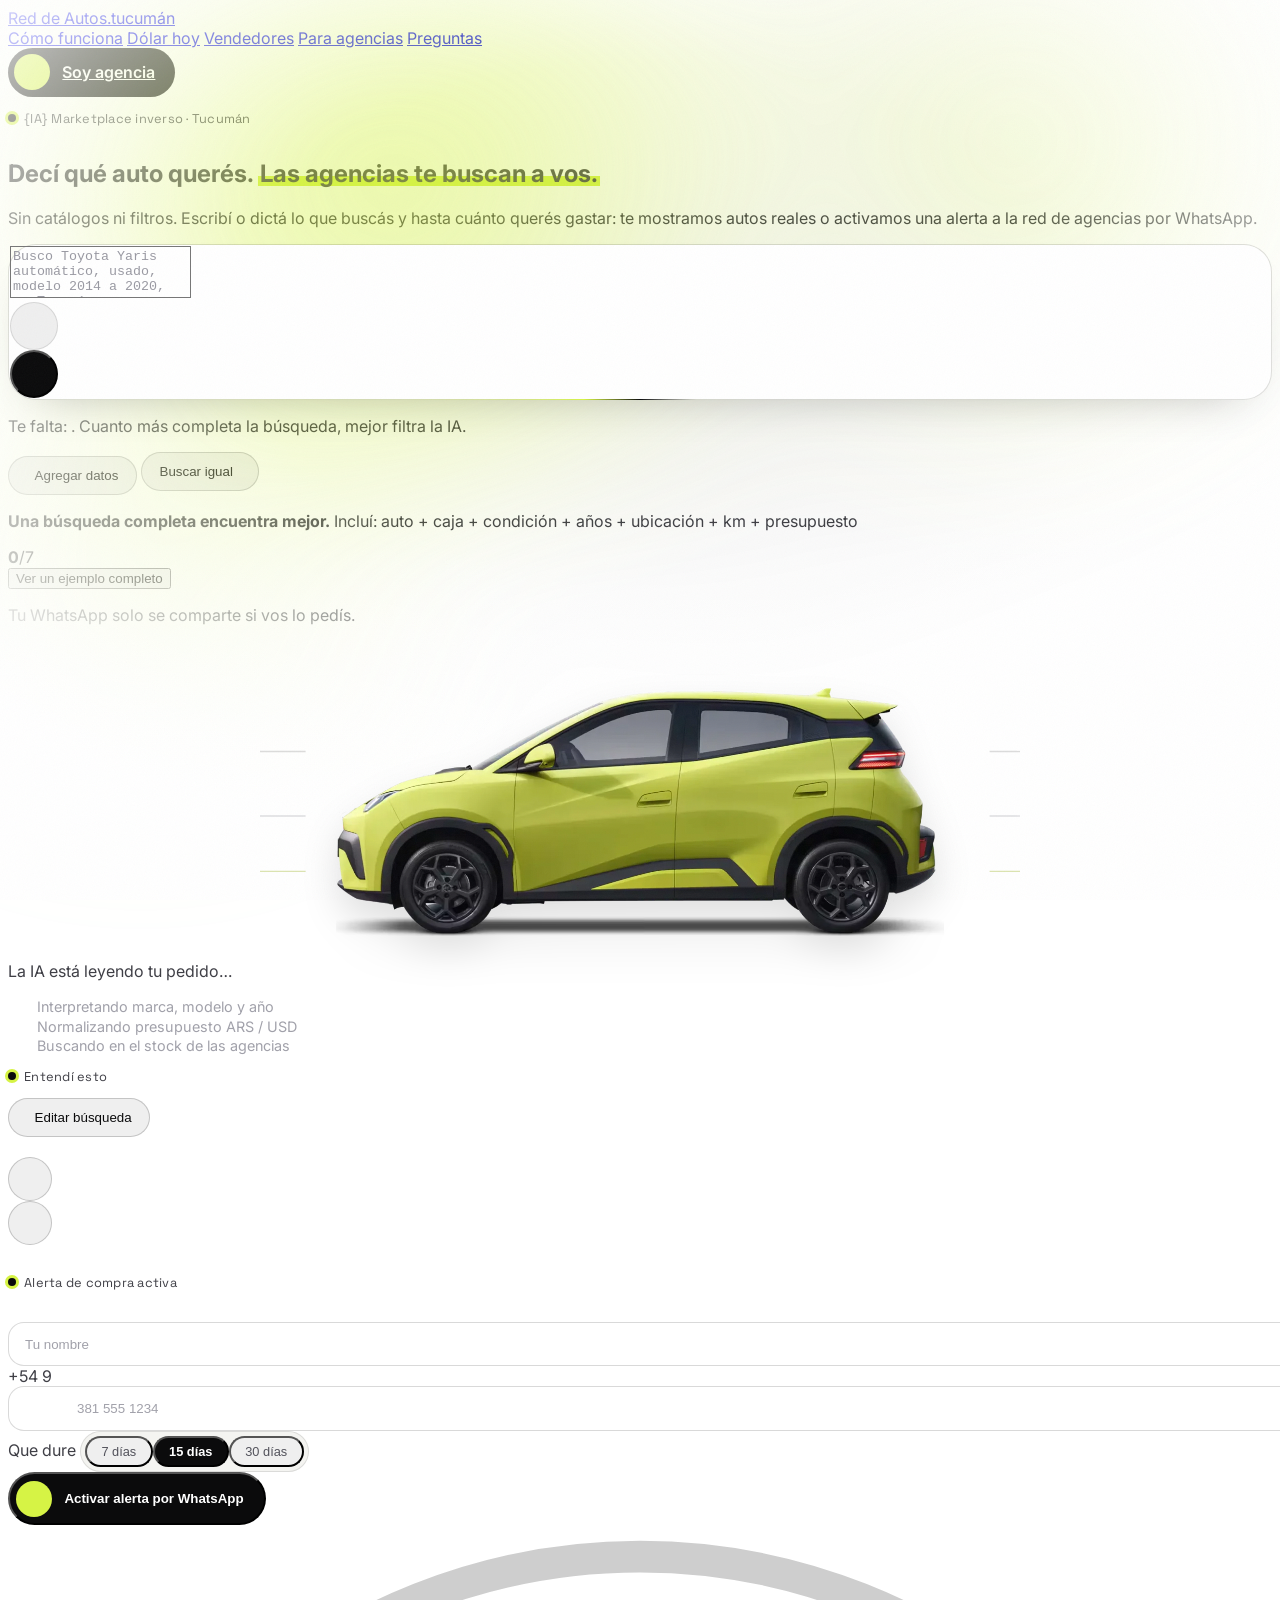
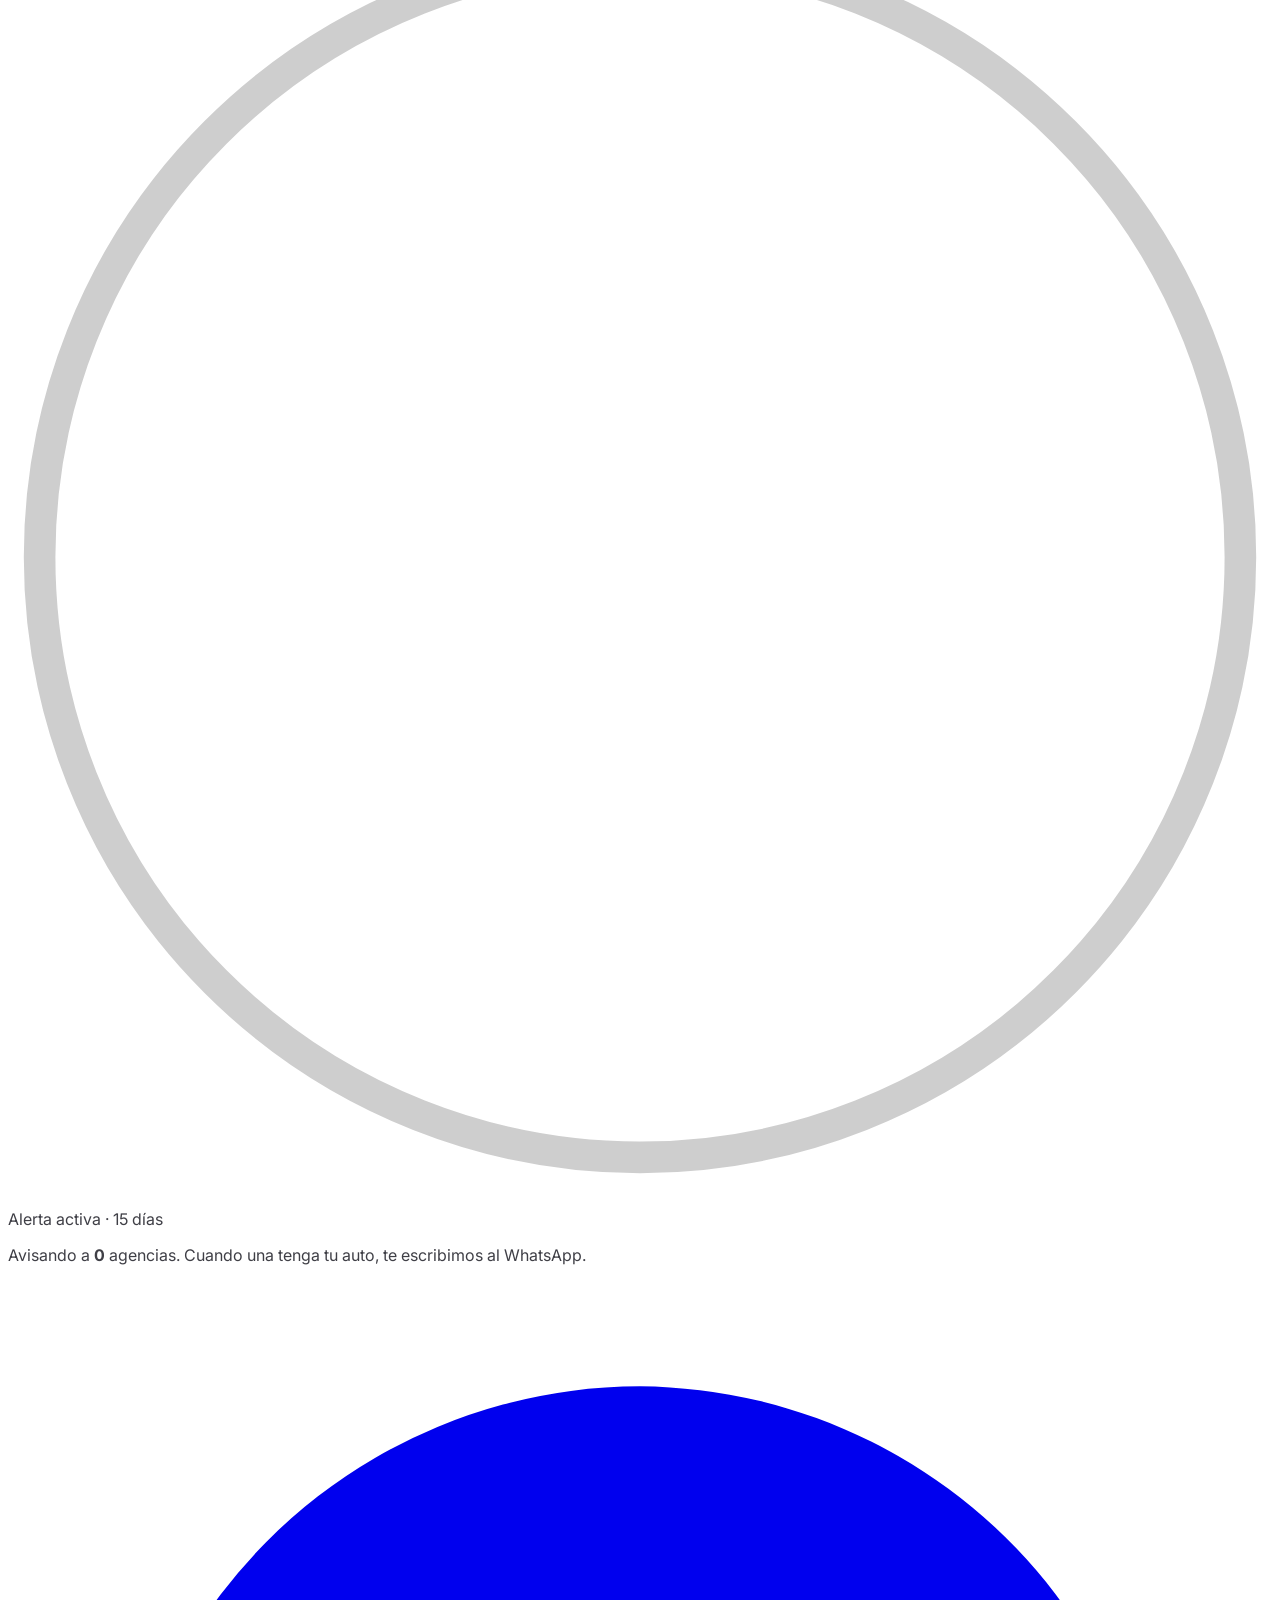
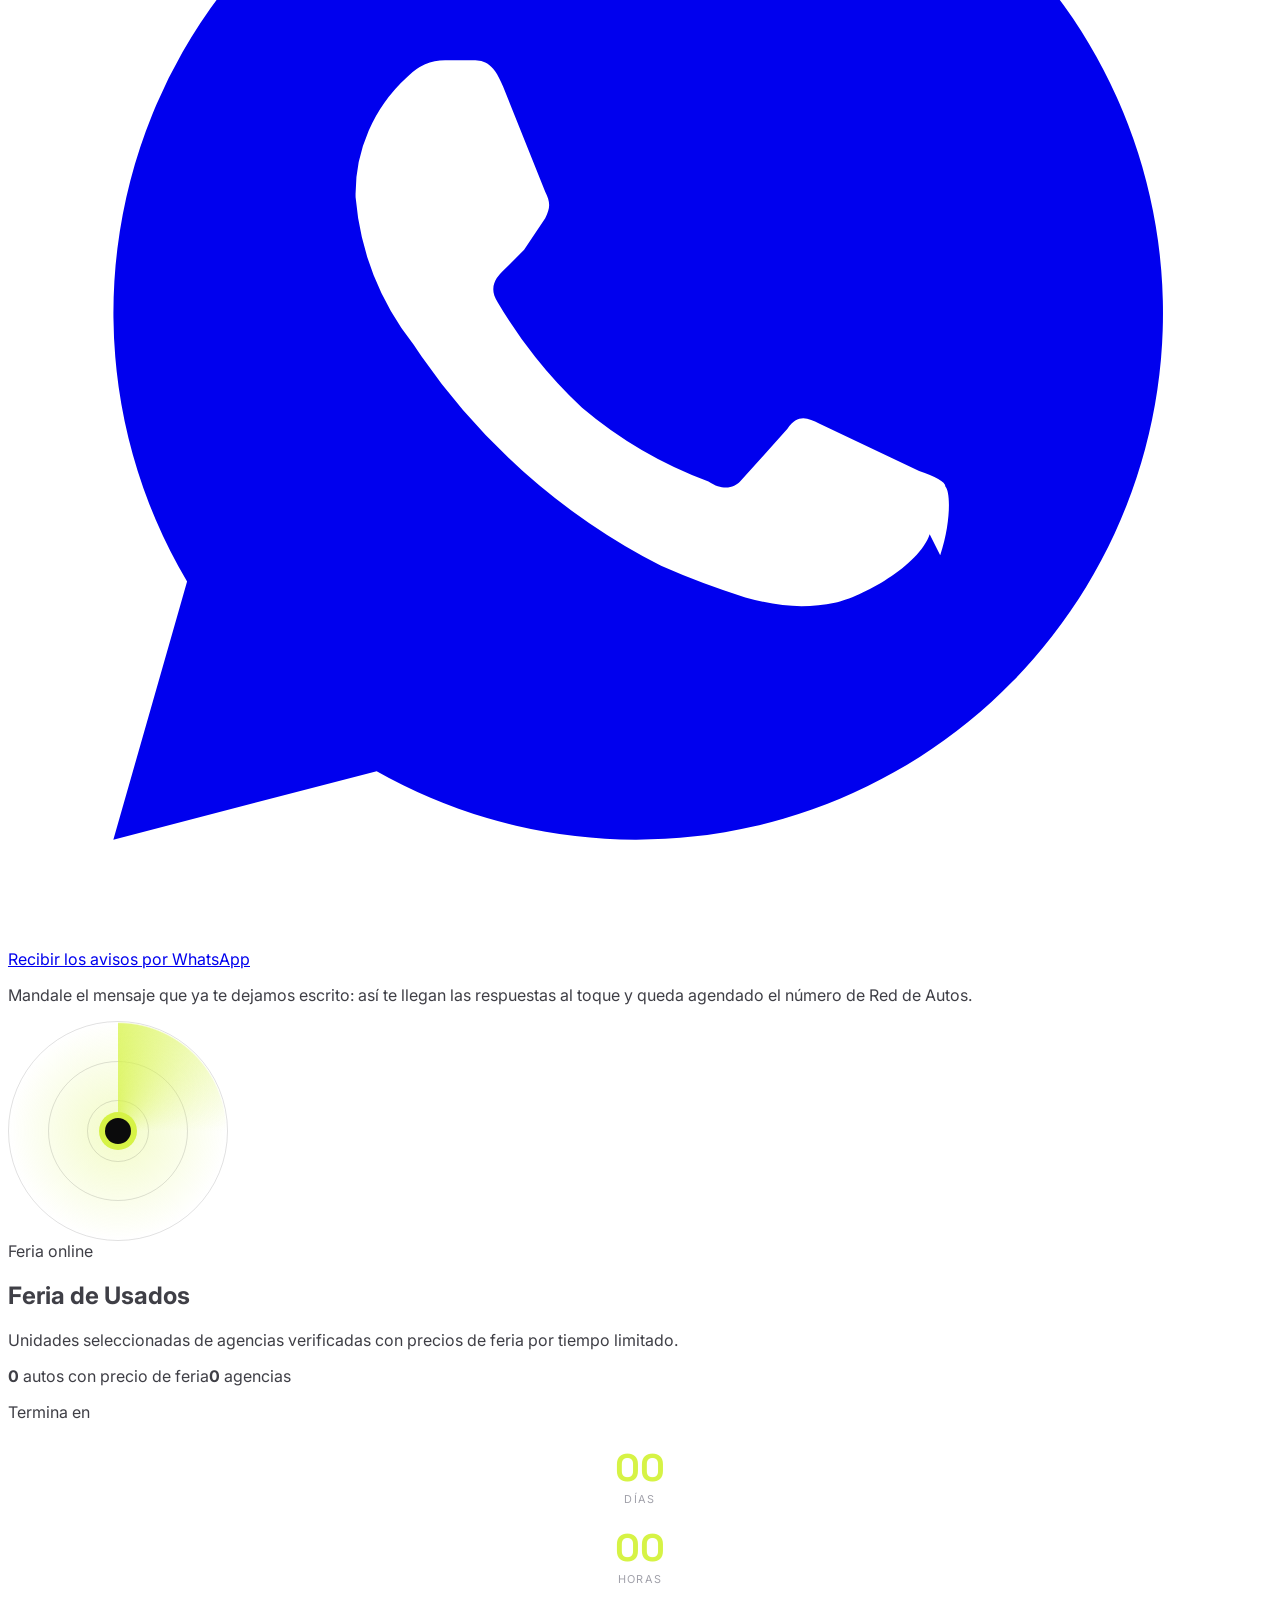
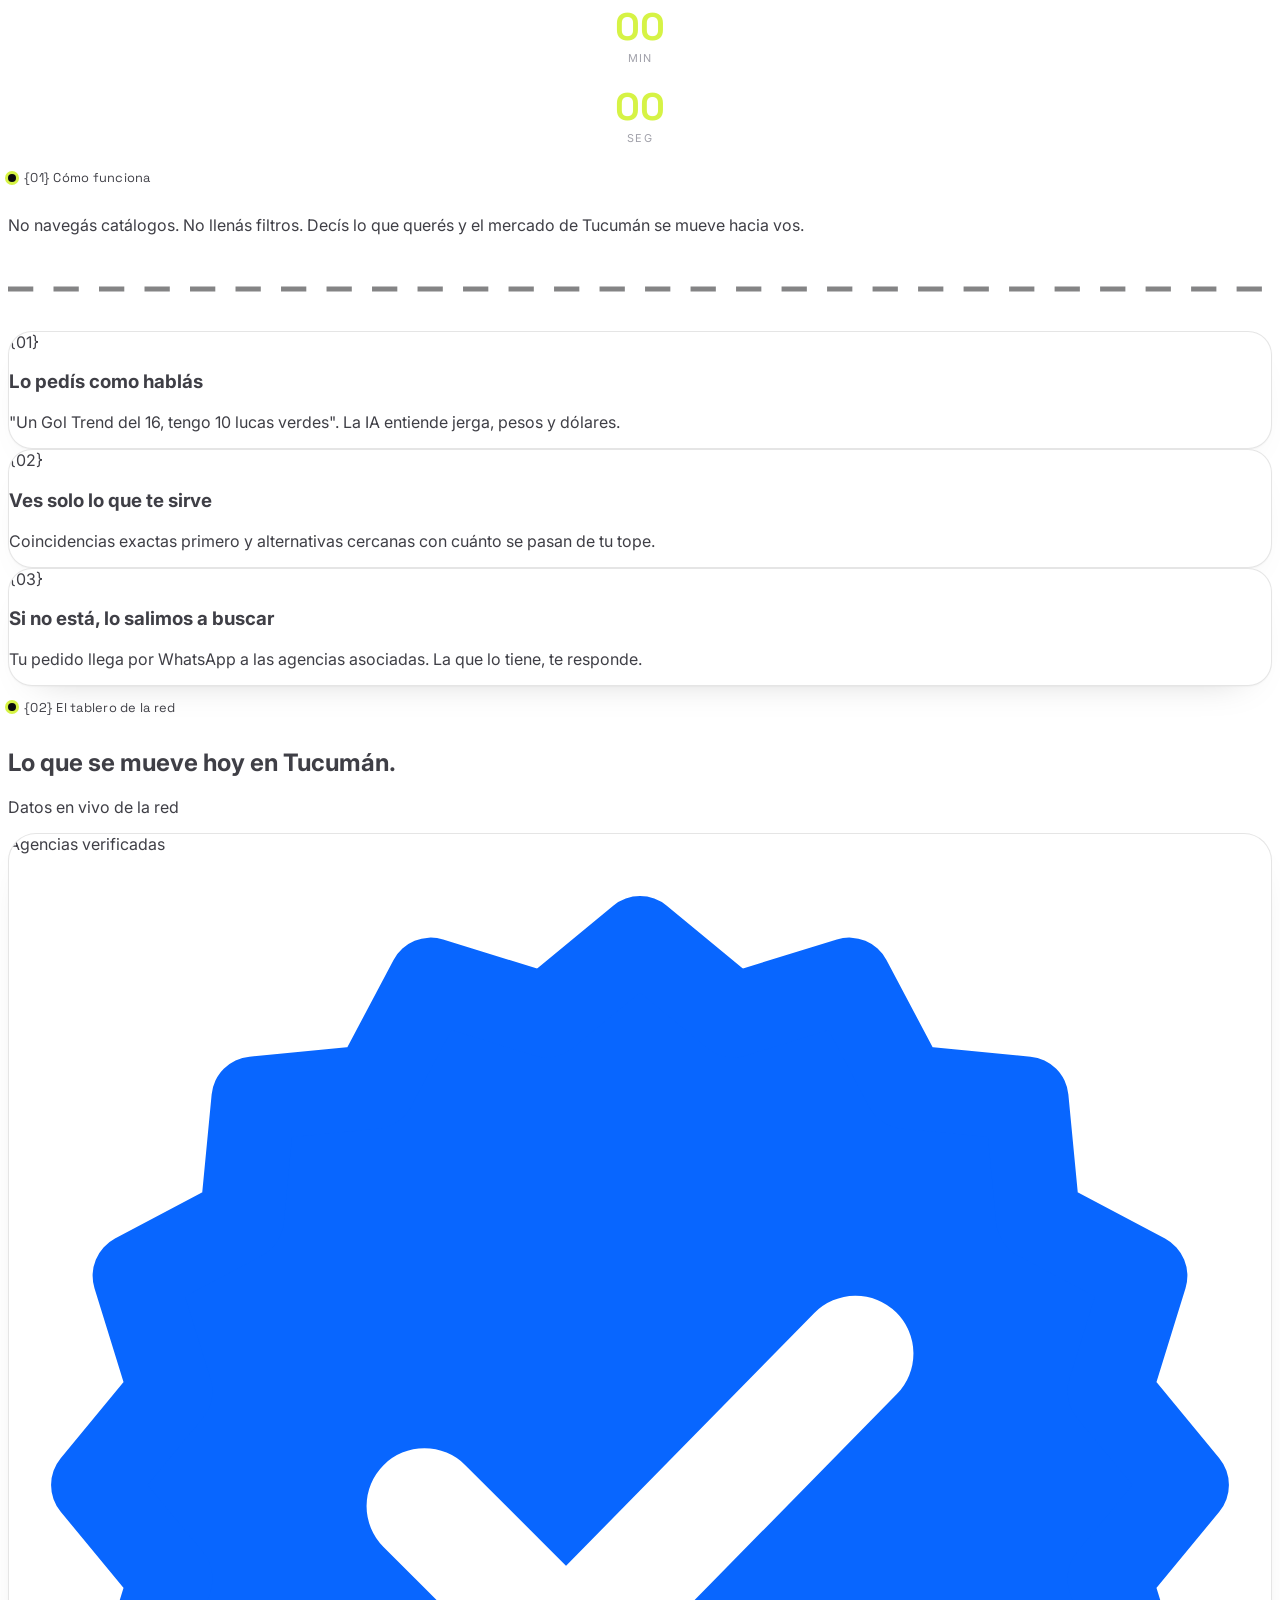
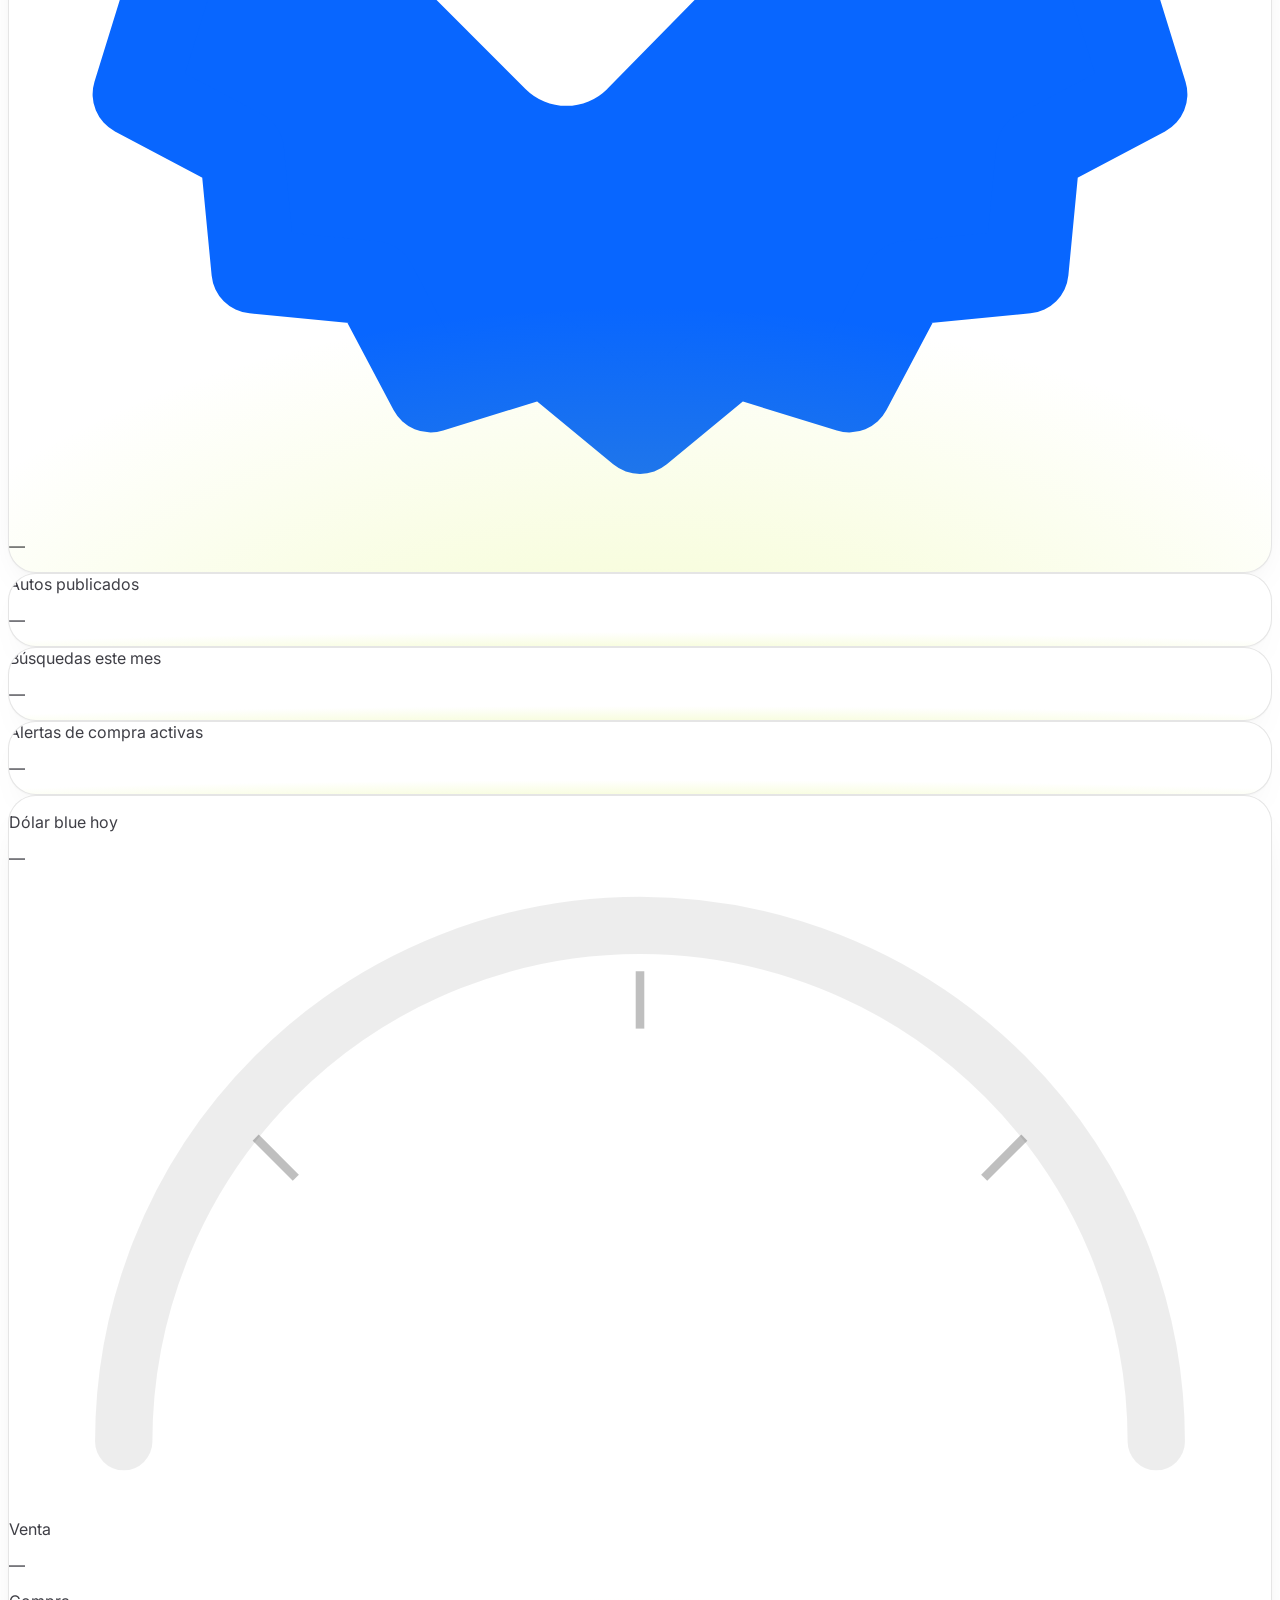
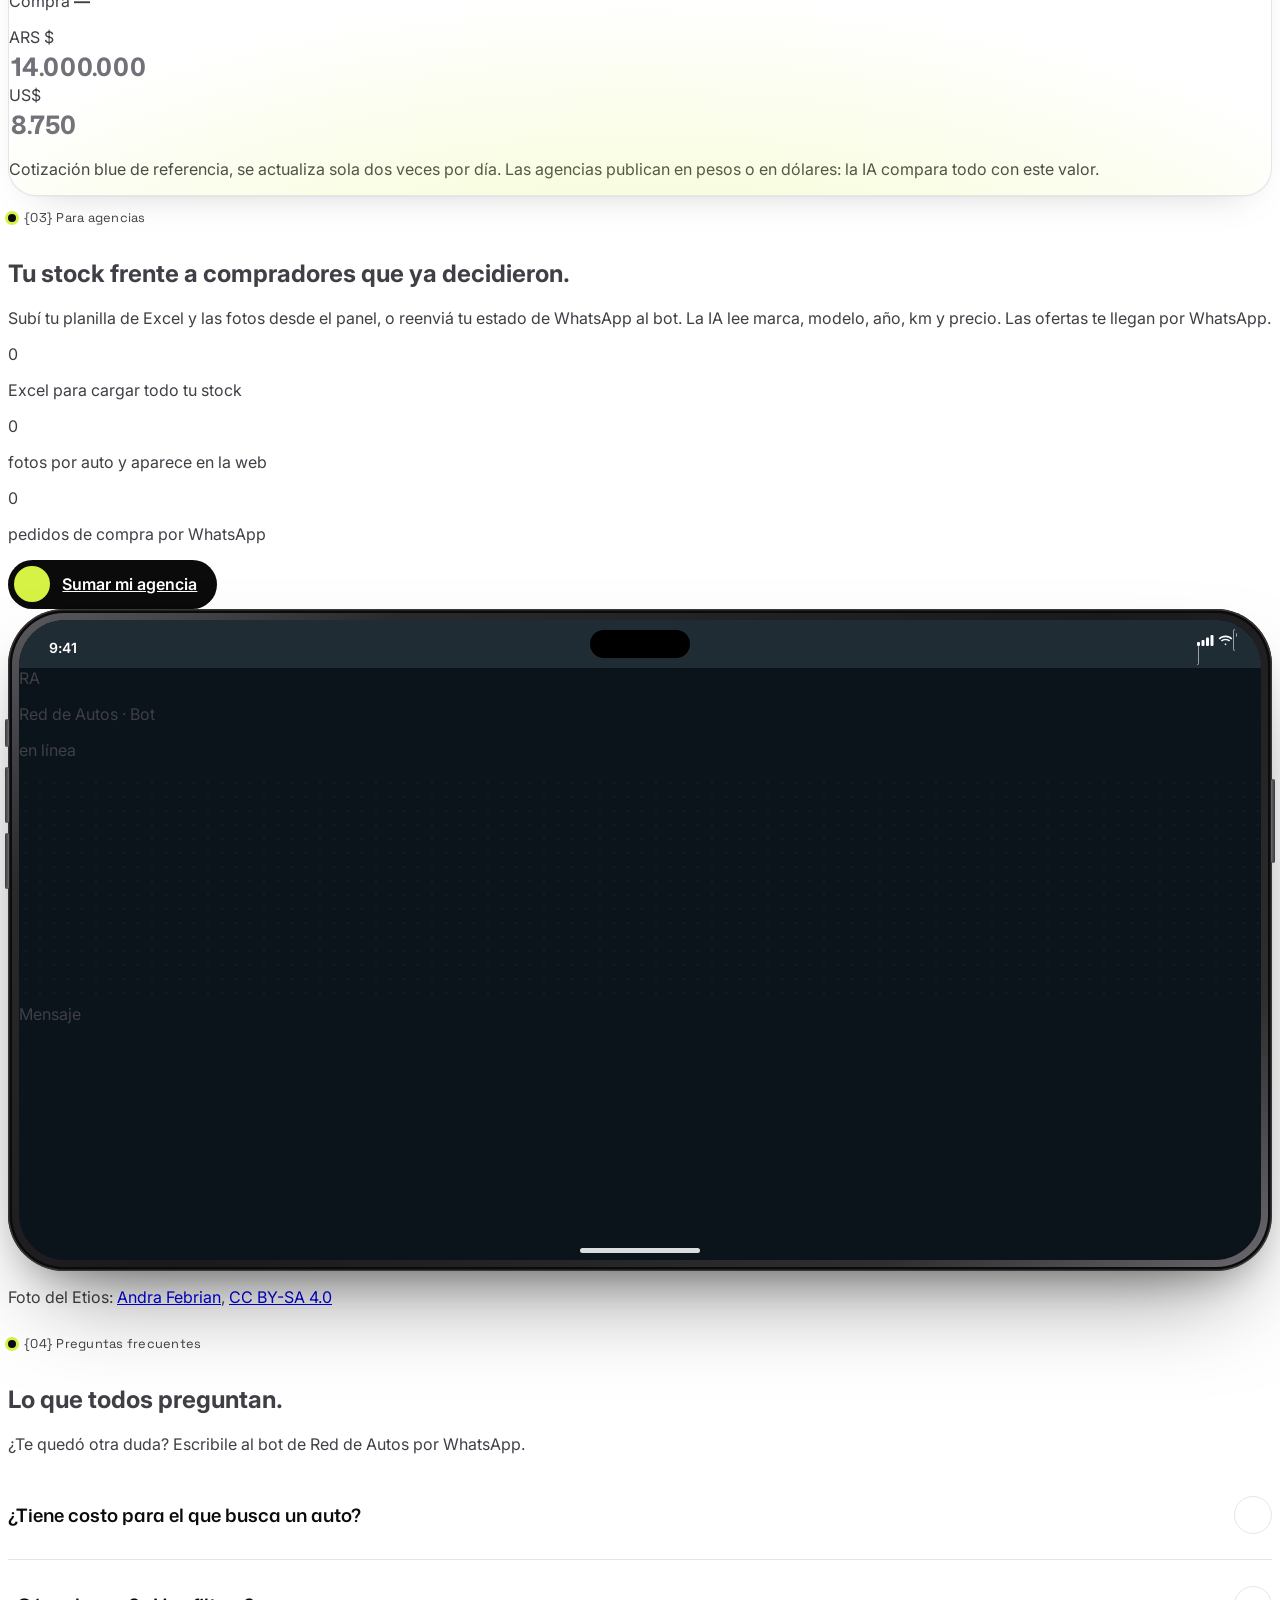
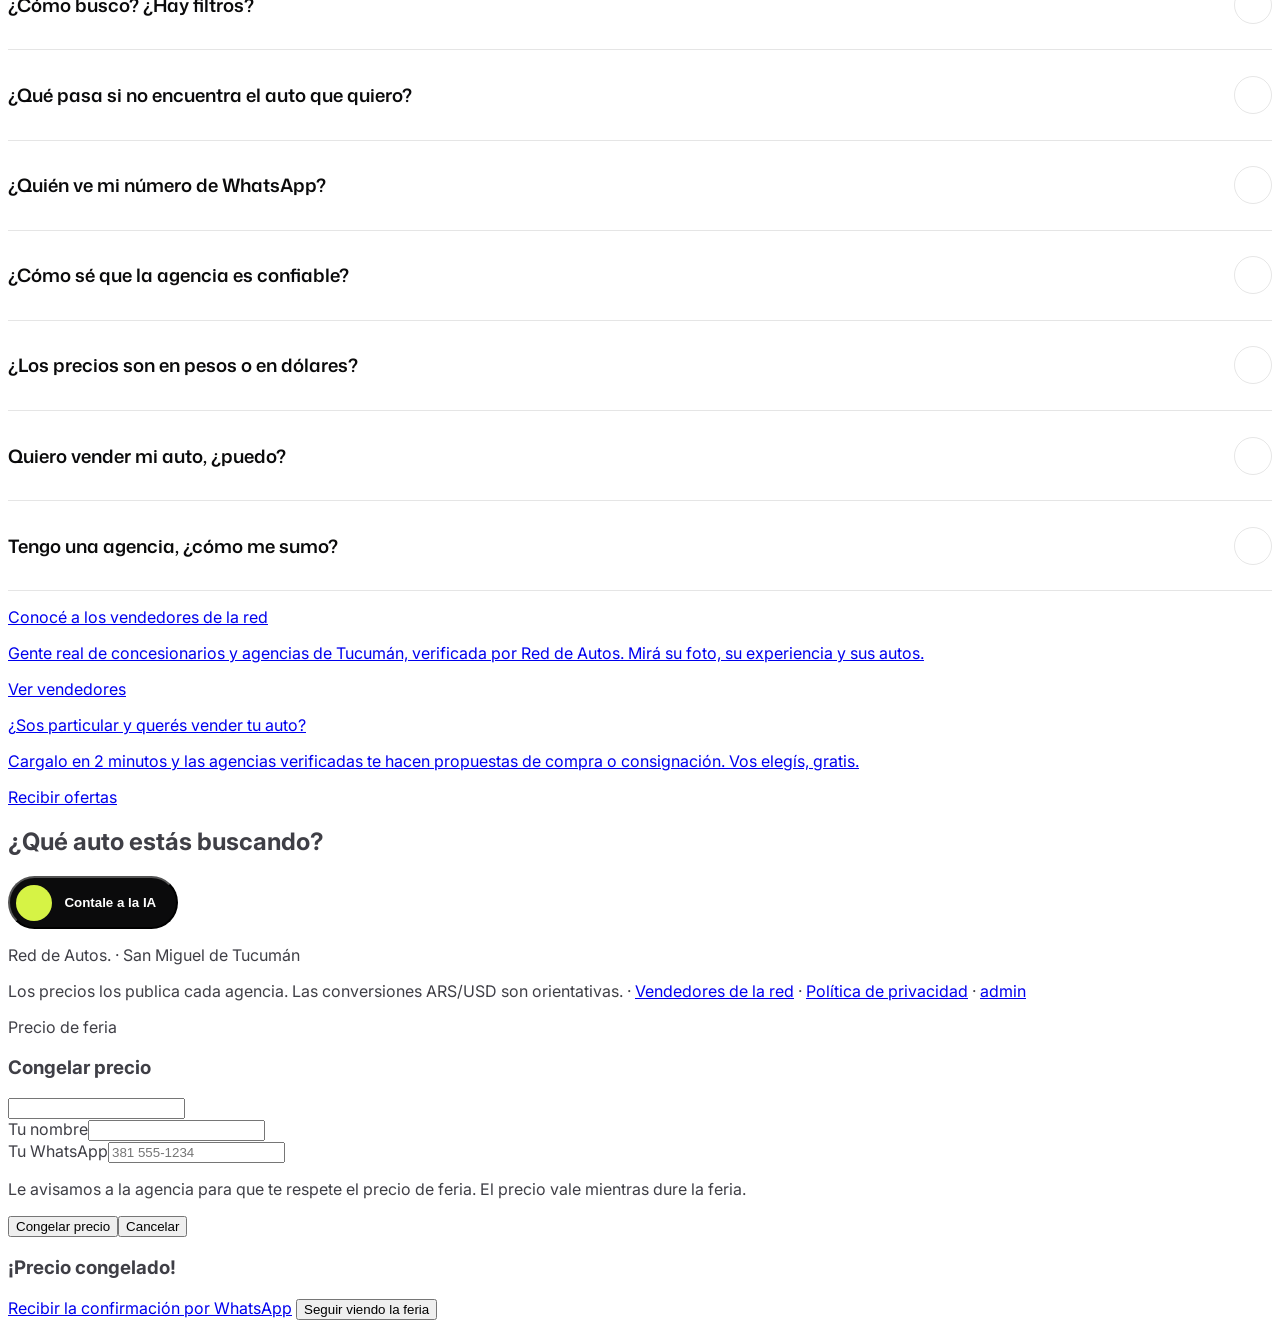
==== commit 260bef15: "Página pública de vendedores: perfiles con foto, sello oficial verificado por el admin y contacto po" ====
--- a/index.html
+++ b/index.html
@@ -322,6 +322,7 @@
       <nav class="hidden items-center gap-8 text-sm md:flex">
         <a href="#como" class="text-ink transition hover:text-zinc-950">Cómo funciona</a>
         <a href="#red" class="text-ink transition hover:text-zinc-950">Dólar hoy</a>
+        <a href="vendedores.html" class="text-ink transition hover:text-zinc-950">Vendedores</a>
         <a href="#agencias" class="text-ink transition hover:text-zinc-950">Para agencias</a>
         <a href="#faq" class="text-ink transition hover:text-zinc-950">Preguntas</a>
       </nav>
@@ -498,7 +499,7 @@
     </section>
 
     <!-- ============ FERIA DE USADOS ONLINE (solo si hay una en curso o próxima) ============ -->
-    <section id="feria" class="relative hidden scroll-mt-20 py-10 md:py-14">
+    <section id="feria" class="relative hidden scroll-mt-32 py-10 md:py-14">
       <div class="mx-auto max-w-7xl px-5 md:px-8">
         <div class="feria-box relative overflow-hidden rounded-[32px] bg-pr p-6 text-white md:p-10">
           <div class="pointer-events-none absolute -right-24 -top-24 h-80 w-80 rounded-full bg-hl/25 blur-3xl"></div>
@@ -696,6 +697,22 @@
       </div>
     </section>
 
+    <!-- ============ VENDEDORES DE LA RED ============ -->
+    <section class="relative pt-6 md:pt-10">
+      <div class="mx-auto max-w-7xl px-5 md:px-8">
+        <a href="vendedores.html" class="fade-up group flex flex-col gap-5 rounded-[28px] border border-line p-6 transition hover:border-pr md:flex-row md:items-center md:justify-between md:p-8">
+          <div class="flex items-start gap-4">
+            <span class="grid h-12 w-12 flex-none place-items-center rounded-2xl bg-pr text-hl"><i data-lucide="users" class="h-6 w-6"></i></span>
+            <div>
+              <p class="font-display text-2xl font-bold text-zinc-950 md:text-3xl">Conocé a los vendedores de la red</p>
+              <p class="mt-1 max-w-xl text-ink">Gente real de concesionarios y agencias de Tucumán, verificada por Red de Autos. Mirá su foto, su experiencia y sus autos.</p>
+            </div>
+          </div>
+          <span class="inline-flex flex-none items-center gap-2 self-start rounded-full border border-pr px-5 py-3 font-semibold text-zinc-950 transition group-hover:bg-hl group-hover:border-hl md:self-auto">Ver vendedores<i data-lucide="arrow-right" class="h-4 w-4"></i></span>
+        </a>
+      </div>
+    </section>
+
     <!-- ============ VENDER (particulares) ============ -->
     <section class="relative pt-6 md:pt-10">
       <div class="mx-auto max-w-7xl px-5 md:px-8">
@@ -724,7 +741,7 @@
   <footer class="border-t border-line">
     <div class="mx-auto flex max-w-7xl flex-col gap-4 px-5 py-8 text-sm text-ink/70 md:flex-row md:items-center md:justify-between md:px-8">
       <p class="font-display text-lg font-black text-zinc-950">Red de Autos<span class="text-pr">.</span> <span class="font-sans text-sm font-normal text-ink/60">· San Miguel de Tucumán</span></p>
-      <p>Los precios los publica cada agencia. Las conversiones ARS/USD son orientativas. · <a href="privacidad.html" class="underline decoration-white/20 underline-offset-4 transition hover:text-pr">Política de privacidad</a> · <a href="admin.html" class="text-[11px] text-ink/40 transition hover:text-pr" rel="nofollow">admin</a></p>
+      <p>Los precios los publica cada agencia. Las conversiones ARS/USD son orientativas. · <a href="vendedores.html" class="underline decoration-white/20 underline-offset-4 transition hover:text-pr">Vendedores de la red</a> · <a href="privacidad.html" class="underline decoration-white/20 underline-offset-4 transition hover:text-pr">Política de privacidad</a> · <a href="admin.html" class="text-[11px] text-ink/40 transition hover:text-pr" rel="nofollow">admin</a></p>
     </div>
   </footer>
 
@@ -1843,7 +1860,7 @@
   function pintar(texto) {
     const res = $f('#feRes');
     if (!FE.autos.length) {
-      res.innerHTML = `<div class="col-span-full rounded-[24px] border border-line bg-bg2 p-8 text-center"><p class="font-display text-xl font-bold text-zinc-950">${texto ? 'No hay unidades de feria para esa búsqueda.' : 'Todavía no hay autos cargados en la feria.'}</p><p class="mt-2 text-sm text-ink">Probá con otra búsqueda, o usá el buscador general de arriba para ver todo el stock de la red.</p></div>`;
+      res.innerHTML = `<div class="col-span-full rounded-[24px] border border-line bg-bg2 p-8 text-center"><p class="font-display text-xl font-bold text-zinc-950">${texto ? 'No hay unidades de feria para esa búsqueda.' : 'Las agencias están cargando sus unidades de feria.'}</p><p class="mt-2 text-sm text-ink">${texto ? 'Probá con otra búsqueda, o usá el buscador general de arriba para ver todo el stock de la red.' : 'Volvé en un rato: van a aparecer acá con su precio de feria. Mientras tanto podés buscar en todo el stock de la red con el buscador de arriba.'}</p></div>`;
       return;
     }
     res.innerHTML = FE.autos.map((v, i) => {
@@ -1895,5 +1912,6 @@
   iniciar();
 })();
 </script>
+<script src="feria-bar.js" defer></script>
 </body>
 </html>
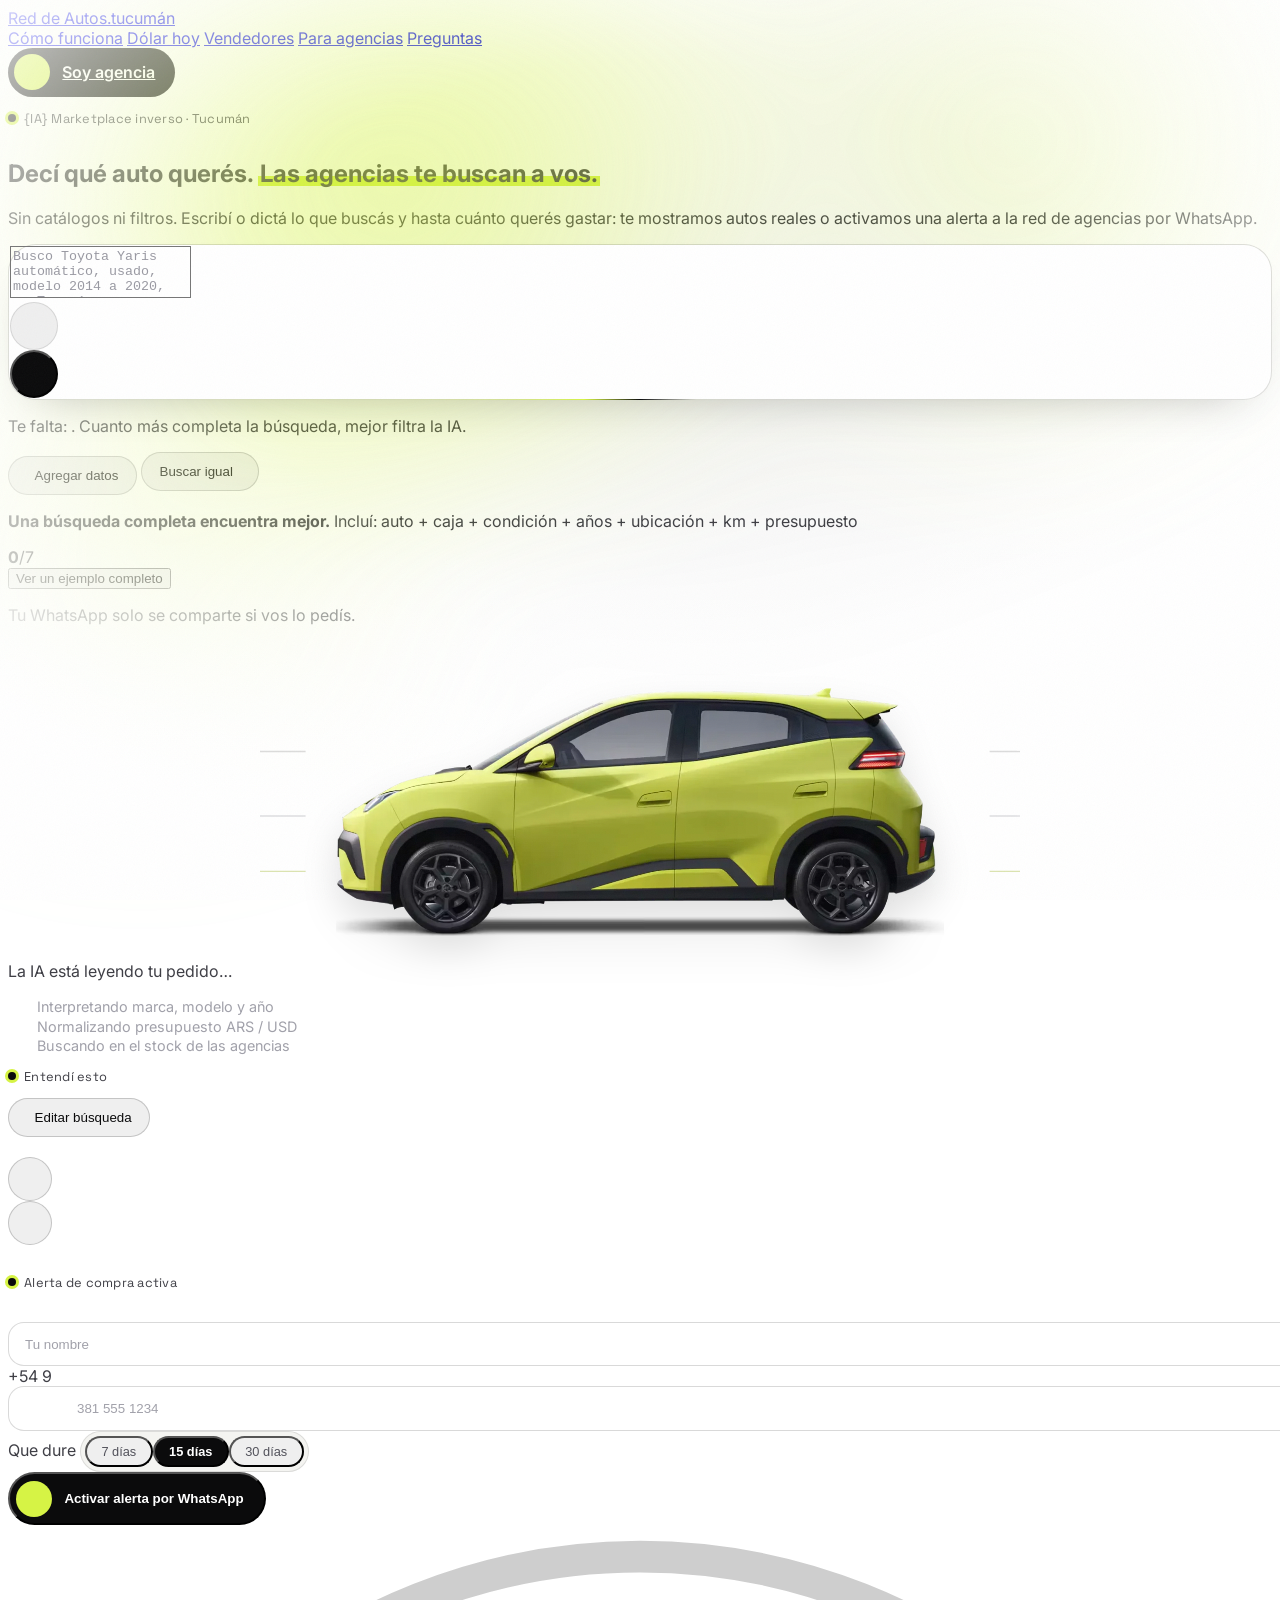
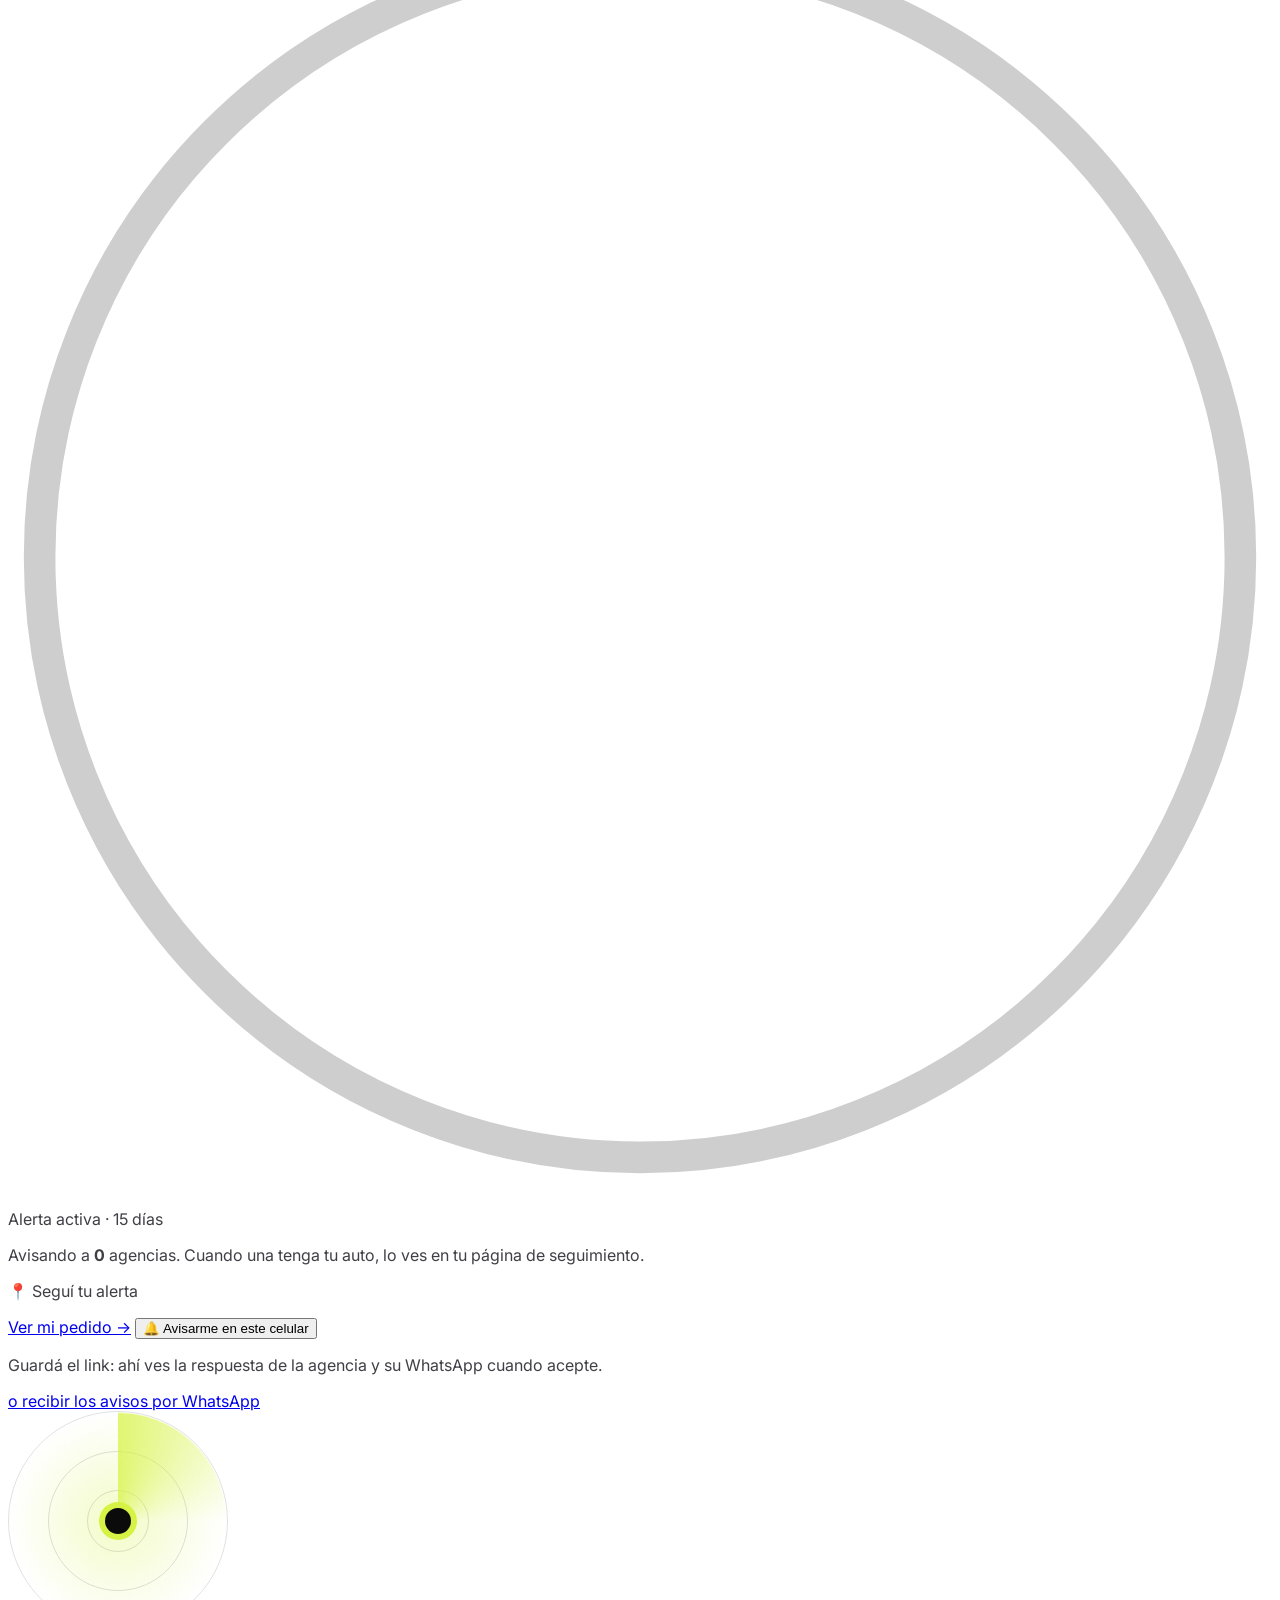
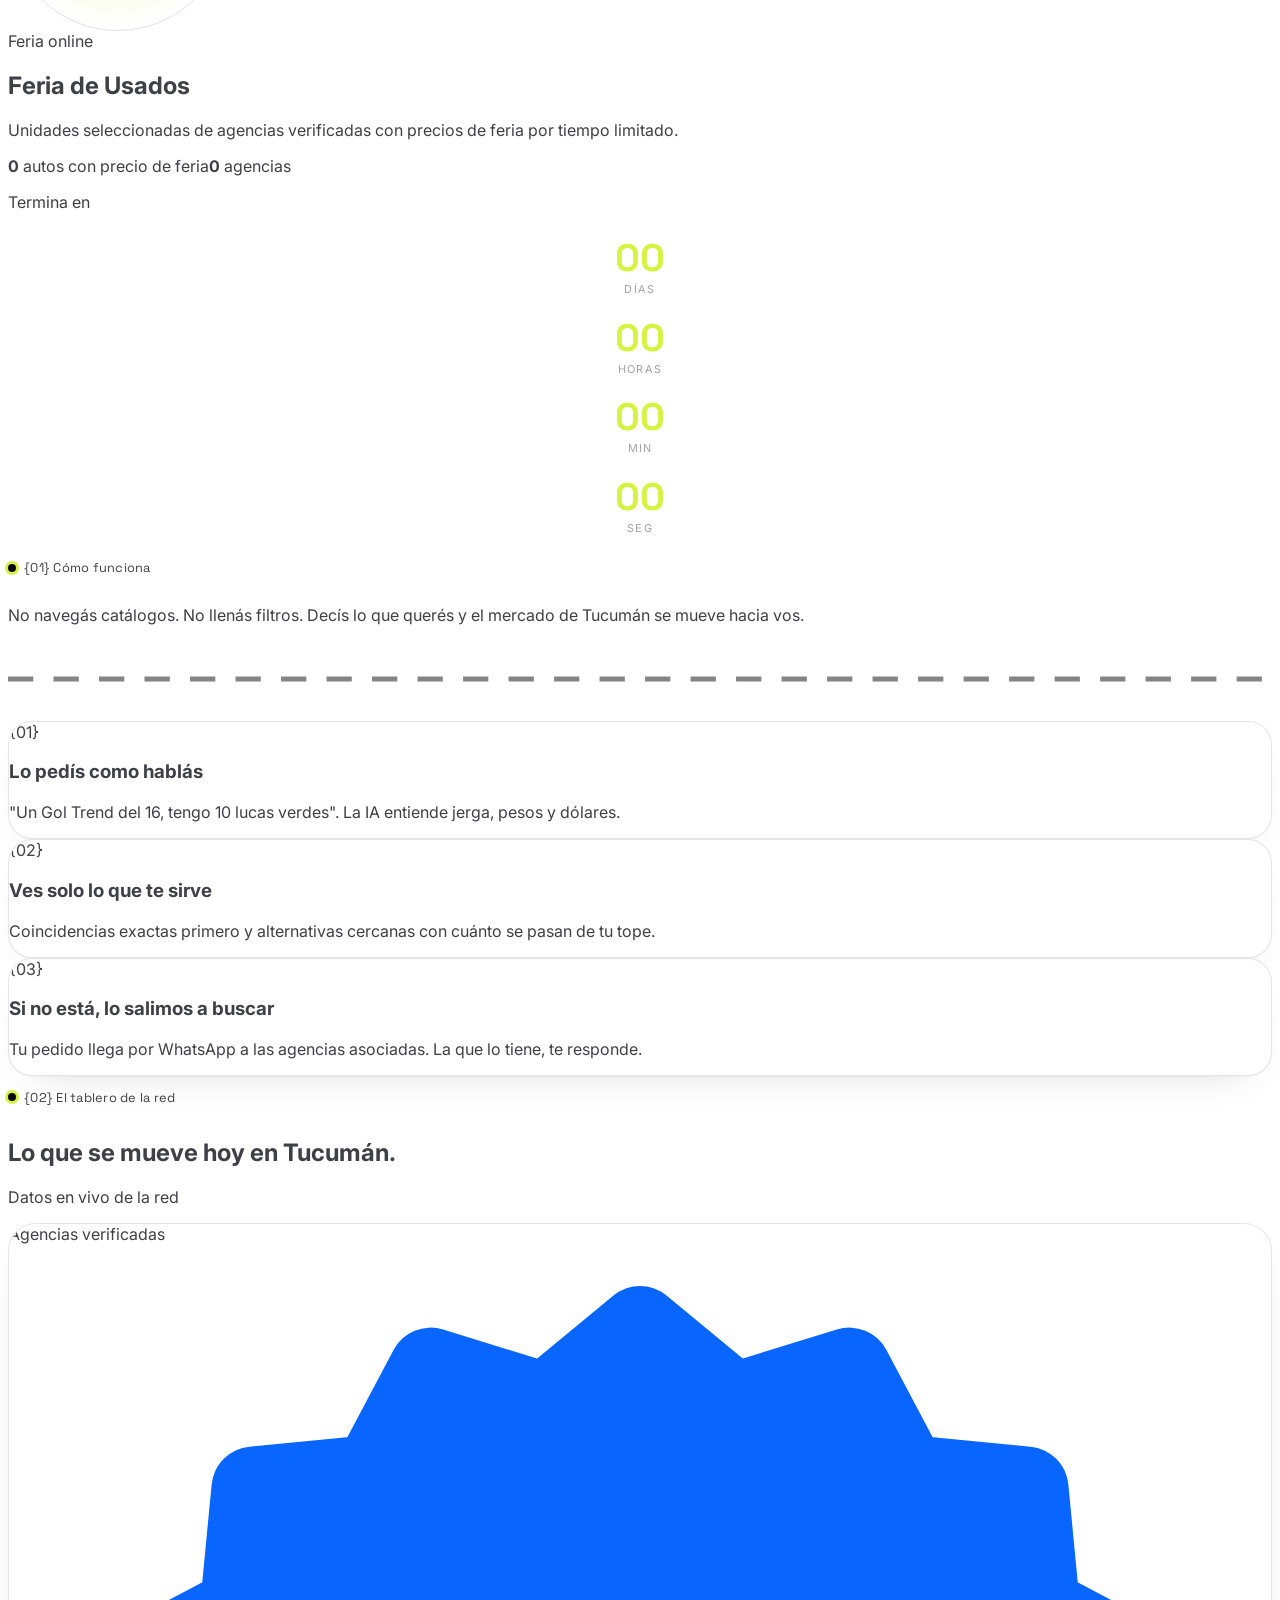
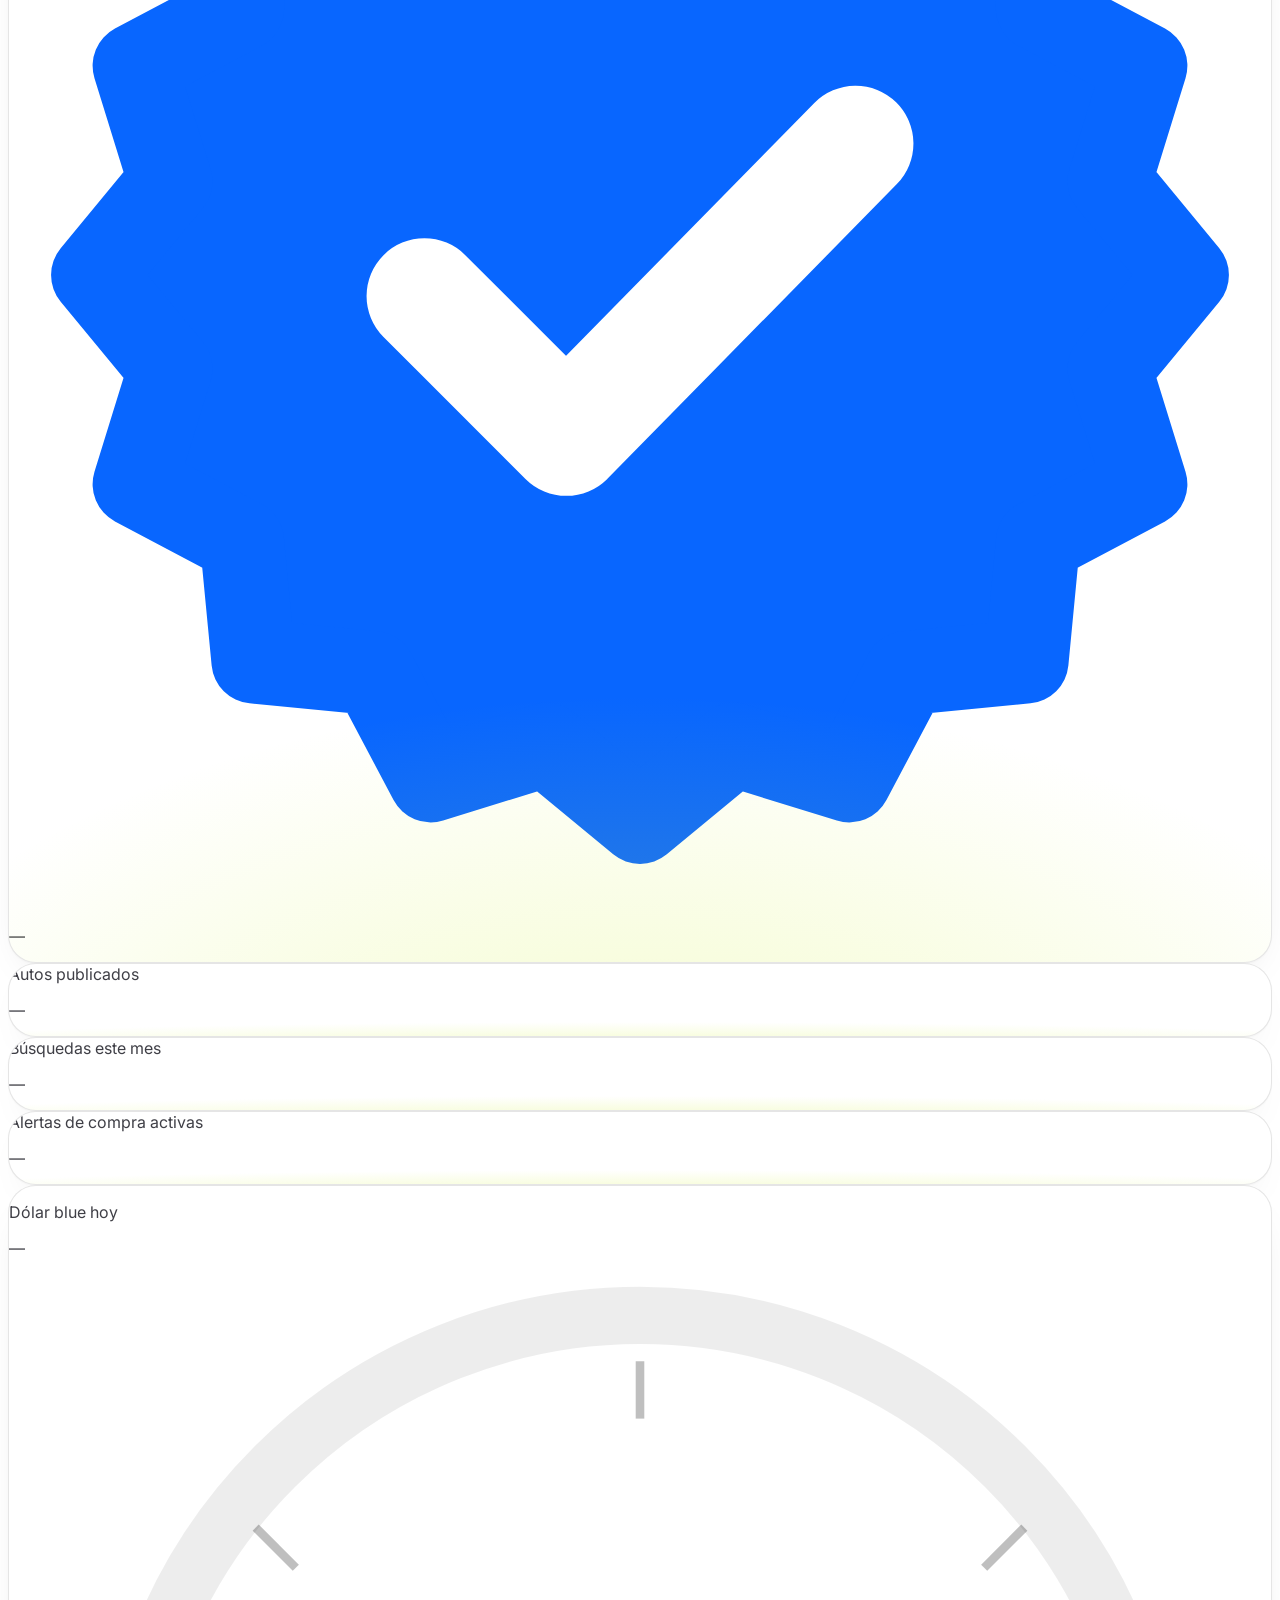
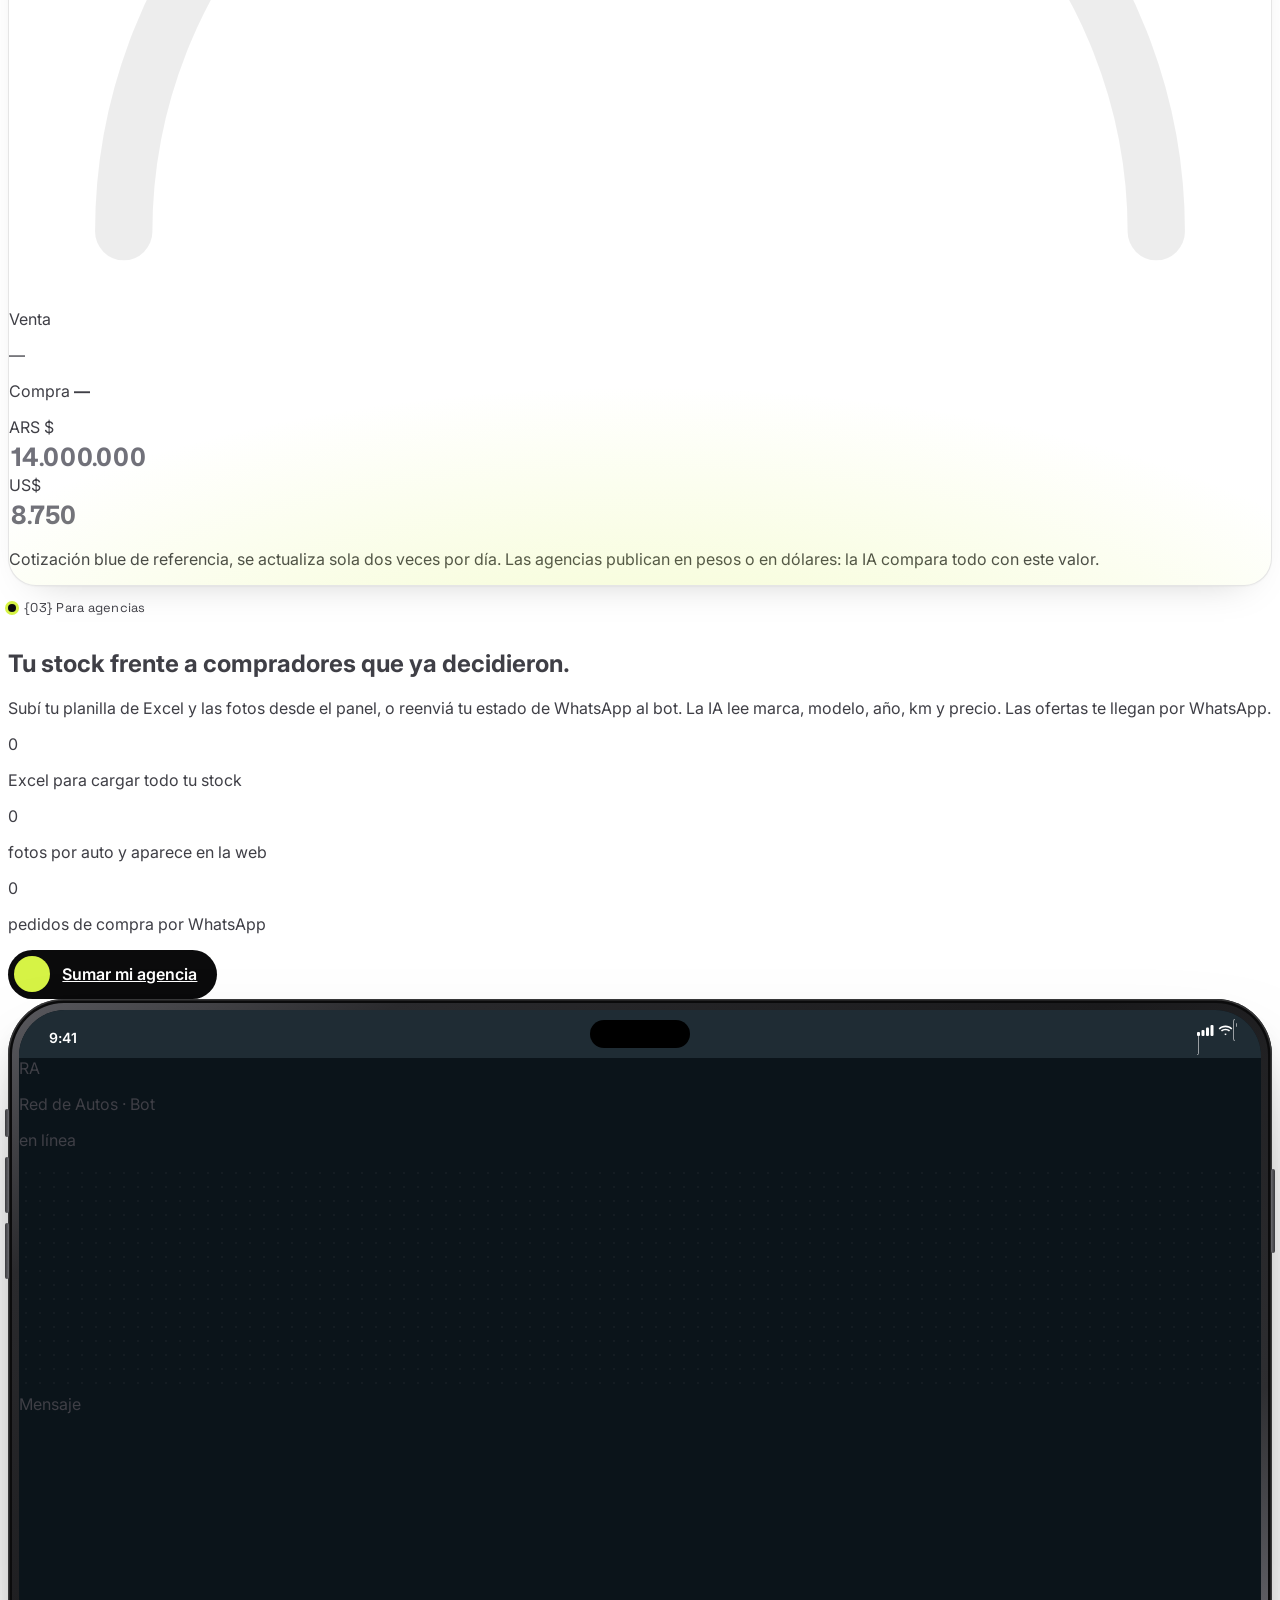
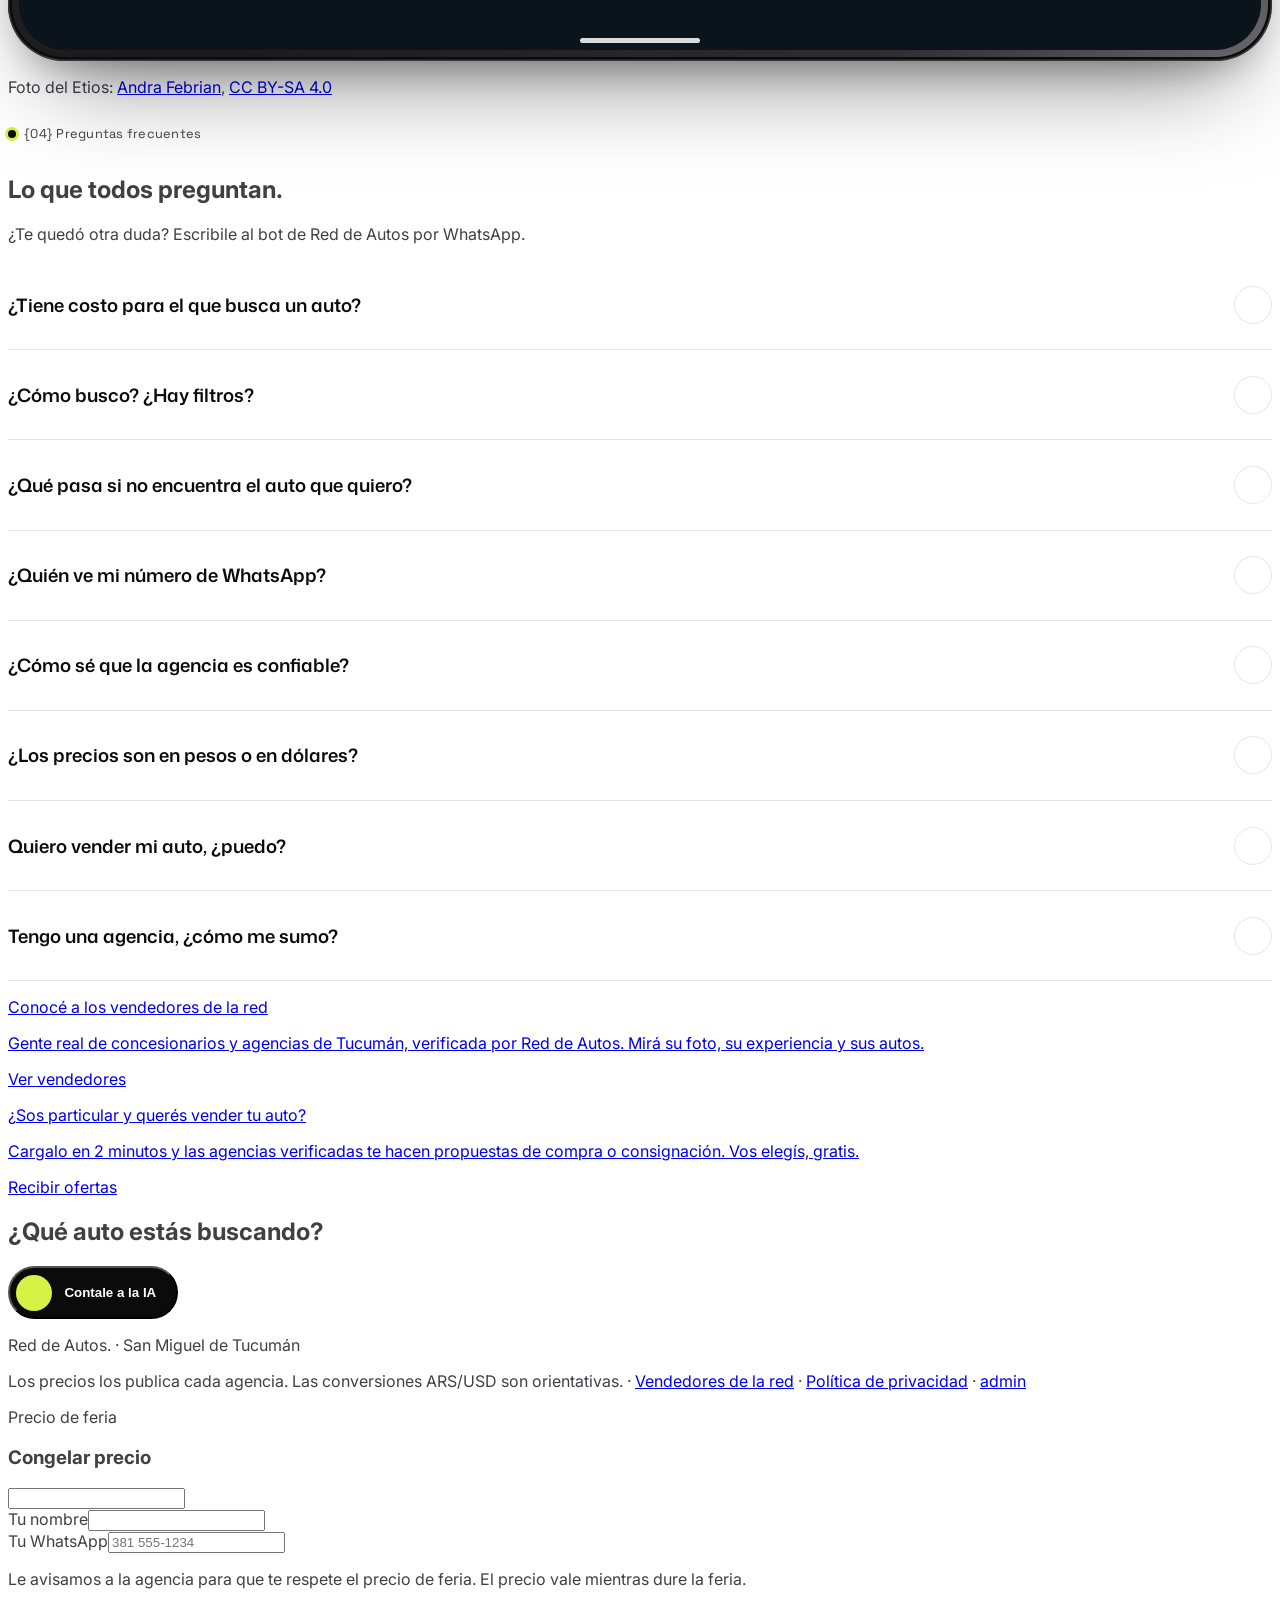
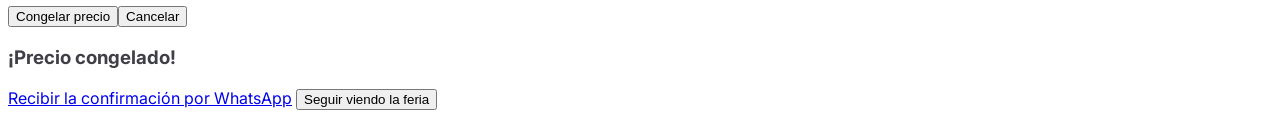
==== commit d85a6a9f: "Comprador: página "Seguí tu pedido" con respuestas y notificaciones del navegador (sin WhatsApp) Co-" ====
--- a/index.html
+++ b/index.html
@@ -193,7 +193,7 @@
     .step .spin{animation:spin .8s linear infinite}
 
     /* Tarjetas */
-    .card{position:relative;border-radius:24px;background:#fff;border:1px solid var(--line);overflow:hidden;transition:border-color .5s var(--ease),transform .6s var(--ease),box-shadow .5s var(--ease);transform-style:preserve-3d;box-shadow:0 1px 2px rgba(0,0,0,.04),0 18px 40px -30px rgba(0,0,0,.25)}
+    .card{position:relative;border-radius:24px;background:#fff;border:1px solid var(--line);overflow:hidden;transition:border-color .5s var(--ease),box-shadow .5s var(--ease);transform-style:preserve-3d;box-shadow:0 1px 2px rgba(0,0,0,.04),0 18px 40px -30px rgba(0,0,0,.25)}
     .card:before{content:"";position:absolute;inset:0;pointer-events:none;opacity:0;transition:opacity .4s;background:radial-gradient(420px circle at var(--mx,50%) var(--my,0%),rgba(214,243,69,.28),transparent 45%);z-index:1}
     .card:hover{border-color:rgba(0,0,0,.25);box-shadow:0 1px 2px rgba(0,0,0,.05),0 26px 50px -30px rgba(0,0,0,.35)}
     .card:hover:before{opacity:1}
@@ -310,7 +310,11 @@
     .feria-dot{width:.5rem;height:.5rem;border-radius:999px;background:#ef4444;box-shadow:0 0 0 0 rgba(239,68,68,.6);animation:fedot 1.4s infinite}
     @keyframes fedot{70%{box-shadow:0 0 0 8px rgba(239,68,68,0)}100%{box-shadow:0 0 0 0 rgba(239,68,68,0)}}
     .fe-card{transition:transform .25s,box-shadow .25s}.fe-card:hover{transform:translateY(-3px);box-shadow:0 18px 40px -24px rgba(0,0,0,.35)}
+      [hidden]{display:none!important}
   </style>
+  <link rel="manifest" href="manifest.webmanifest" />
+  <link rel="icon" href="icono-192.png" />
+  <link rel="apple-touch-icon" href="icono-192.png" />
 </head>
 
 <body class="grain">
@@ -322,6 +326,7 @@
       <nav class="hidden items-center gap-8 text-sm md:flex">
         <a href="#como" class="text-ink transition hover:text-zinc-950">Cómo funciona</a>
         <a href="#red" class="text-ink transition hover:text-zinc-950">Dólar hoy</a>
+        <a href="pedido.html" id="navPedidos" class="font-semibold text-zinc-950 transition hover:text-ink" hidden>Mis pedidos</a>
         <a href="vendedores.html" class="text-ink transition hover:text-zinc-950">Vendedores</a>
         <a href="#agencias" class="text-ink transition hover:text-zinc-950">Para agencias</a>
         <a href="#faq" class="text-ink transition hover:text-zinc-950">Preguntas</a>
@@ -481,11 +486,18 @@
                     <svg class="check-draw h-10 w-10 shrink-0" viewBox="0 0 40 40" fill="none"><circle cx="20" cy="20" r="19" stroke="#0b0b0c" stroke-opacity=".2"/><path d="M12 20.5l5.5 5.5L28.5 14" stroke="#0b0b0c" stroke-width="2.6" stroke-linecap="round" stroke-linejoin="round"/></svg>
                     <div>
                       <p class="font-semibold text-zinc-950">Alerta activa · <span id="okDias">15</span> días</p>
-                      <p class="text-sm text-ink">Avisando a <b id="okCount" class="text-pr">0</b> agencias. Cuando una tenga tu auto, te escribimos al WhatsApp.</p>
+                      <p class="text-sm text-ink">Avisando a <b id="okCount" class="text-pr">0</b> agencias. Cuando una tenga tu auto, lo ves en tu página de seguimiento.</p>
                     </div>
                   </div>
-                  <div class="mt-4"><a id="alertWa" href="#" target="_blank" rel="noopener" class="wa-on mt-5 inline-flex w-full items-center justify-center gap-2 rounded-full bg-[#25D366] px-5 py-3.5 font-semibold text-white transition hover:bg-hl hover:text-zinc-950 sm:w-auto"><svg viewBox="0 0 24 24" class="h-5 w-5" fill="currentColor" aria-hidden="true"><path d="M12 2a10 10 0 0 0-8.6 15.1L2 22l5-1.3A10 10 0 1 0 12 2zm5.5 14.2c-.2.6-1.3 1.2-1.8 1.3-.5.1-1 .1-1.7-.1a15 15 0 0 1-1.6-.6 12.4 12.4 0 0 1-4.7-4.2 5.3 5.3 0 0 1-1.1-2.8 3 3 0 0 1 1-2.3 1 1 0 0 1 .7-.3h.5c.2 0 .4 0 .6.5l.8 2c.1.2.1.3 0 .5l-.4.6-.4.4c-.1.1-.3.3-.1.6a9 9 0 0 0 1.6 2 8 8 0 0 0 2.4 1.4c.3.2.5.1.6 0l.9-1c.2-.3.4-.2.6-.1l1.9.9c.3.1.5.2.5.3.1.1.1.7-.1 1.3z"/></svg>Recibir los avisos por WhatsApp</a>
-                <p class="mt-2 text-xs text-ink/70">Mandale el mensaje que ya te dejamos escrito: así te llegan las respuestas al toque y queda agendado el número de Red de Autos.</p></div>
+                  <div class="mt-4 rounded-2xl border border-line bg-bg2 p-4" id="alertSeg">
+          <p class="text-sm font-semibold text-zinc-950">📍 Seguí tu alerta</p>
+          <div class="mt-3 flex flex-col gap-2">
+            <a data-seg-link href="pedido.html" class="inline-flex flex-1 items-center justify-center gap-2 rounded-full bg-pr px-5 py-3.5 font-semibold text-white transition hover:bg-hl hover:text-zinc-950">Ver mi pedido →</a>
+            <button type="button" data-seg-push class="inline-flex flex-1 items-center justify-center gap-2 rounded-full border border-pr/20 bg-white px-5 py-3.5 font-semibold text-zinc-950 transition hover:border-pr">🔔 Avisarme en este celular</button>
+          </div>
+          <p data-seg-msg class="mt-2 text-xs text-ink/80">Guardá el link: ahí ves la respuesta de la agencia y su WhatsApp cuando acepte.</p>
+          <a id="alertWa" href="#" target="_blank" rel="noopener" class="mt-3 inline-block text-xs text-ink underline">o recibir los avisos por WhatsApp</a>
+        </div>
                 </div>
               </div>
 
@@ -800,10 +812,14 @@
         <svg class="check-draw mx-auto h-16 w-16" viewBox="0 0 40 40" fill="none"><circle cx="20" cy="20" r="19" stroke="#0b0b0c" stroke-opacity=".2"/><path d="M12 20.5l5.5 5.5L28.5 14" stroke="#0b0b0c" stroke-width="2.6" stroke-linecap="round" stroke-linejoin="round"/></svg>
         <p class="mt-5 font-display text-2xl font-bold text-zinc-950" id="mOkTitle">¡Listo!</p>
         <p class="mx-auto mt-2 max-w-sm text-ink" id="mOkText"></p>
-        <div class="mx-auto max-w-sm rounded-2xl border border-line bg-bg2 p-4 mt-6">
-          <p class="text-sm font-semibold text-zinc-950">📲 Último paso: activá tus avisos</p>
-          <a id="mOkWa" href="#" target="_blank" rel="noopener" class="wa-on mt-5 inline-flex w-full items-center justify-center gap-2 rounded-full bg-[#25D366] px-5 py-3.5 font-semibold text-white transition hover:bg-hl hover:text-zinc-950 sm:w-auto"><svg viewBox="0 0 24 24" class="h-5 w-5" fill="currentColor" aria-hidden="true"><path d="M12 2a10 10 0 0 0-8.6 15.1L2 22l5-1.3A10 10 0 1 0 12 2zm5.5 14.2c-.2.6-1.3 1.2-1.8 1.3-.5.1-1 .1-1.7-.1a15 15 0 0 1-1.6-.6 12.4 12.4 0 0 1-4.7-4.2 5.3 5.3 0 0 1-1.1-2.8 3 3 0 0 1 1-2.3 1 1 0 0 1 .7-.3h.5c.2 0 .4 0 .6.5l.8 2c.1.2.1.3 0 .5l-.4.6-.4.4c-.1.1-.3.3-.1.6a9 9 0 0 0 1.6 2 8 8 0 0 0 2.4 1.4c.3.2.5.1.6 0l.9-1c.2-.3.4-.2.6-.1l1.9.9c.3.1.5.2.5.3.1.1.1.7-.1 1.3z"/></svg>Recibir la respuesta por WhatsApp</a>
-                <p class="mt-2 text-xs text-ink/70">Mandale el mensaje que ya te dejamos escrito: así te llegan las respuestas al toque y queda agendado el número de Red de Autos.</p>
+        <div class="mx-auto mt-6 max-w-sm rounded-2xl border border-line bg-bg2 p-4 text-left" id="mOkSeg">
+          <p class="text-sm font-semibold text-zinc-950">📍 Seguí tu pedido</p>
+          <div class="mt-3 flex flex-col gap-2">
+            <a data-seg-link href="pedido.html" class="inline-flex flex-1 items-center justify-center gap-2 rounded-full bg-pr px-5 py-3.5 font-semibold text-white transition hover:bg-hl hover:text-zinc-950">Ver mi pedido →</a>
+            <button type="button" data-seg-push class="inline-flex flex-1 items-center justify-center gap-2 rounded-full border border-pr/20 bg-white px-5 py-3.5 font-semibold text-zinc-950 transition hover:border-pr">🔔 Avisarme en este celular</button>
+          </div>
+          <p data-seg-msg class="mt-2 text-xs text-ink/80">Guardá el link: ahí ves la respuesta de la agencia y su WhatsApp cuando acepte.</p>
+          <a id="mOkWa" href="#" target="_blank" rel="noopener" class="mt-3 inline-block text-xs text-ink underline">o recibir la respuesta por WhatsApp</a>
         </div>
         <button class="btn-gh mt-6" data-close>Seguir viendo autos</button>
       </div>
@@ -842,6 +858,23 @@
     DEMO_DOLAR: 1420,                 // solo modo demo
     DEMO_AGENCIAS_RED: 12             // solo modo demo
   };
+  /* Link de seguimiento + avisos del navegador para el comprador */
+  async function seguimiento(sel, txt) {
+    const box = document.querySelector(sel); if (!box || !window.RDAvisos || !S.busquedaId) return;
+    const link = box.querySelector('[data-seg-link]'), btn = box.querySelector('[data-seg-push]'), msg = box.querySelector('[data-seg-msg]');
+    try {
+      const r = await RDAvisos.link(S.busquedaId, txt);
+      if (!r) return;
+      link.href = r.url; const nav = document.getElementById('navPedidos'); if (nav) nav.hidden = false;
+      const s = RDAvisos.soporte();
+      if (s !== 'ok') { btn.hidden = true; if (s === 'ios_instalar') msg.textContent = RDAvisos.MSG[s]; return; }
+      btn.onclick = async () => {
+        btn.disabled = true;
+        try { const e = await RDAvisos.activar(r.token); if (e === 'ok') { btn.textContent = '✓ Avisos activados'; msg.textContent = 'Te llega una notificación cuando la agencia responda.'; } else { msg.textContent = RDAvisos.MSG[e]; btn.disabled = false; } }
+        catch (x) { msg.textContent = x.message || 'No pudimos activar los avisos.'; btn.disabled = false; }
+      };
+    } catch (e) { console.warn('seguimiento', e); }
+  }
   function waBot(sel, texto, origen) {
     const a = document.querySelector(sel); if (!a) return;
     a.href = `https://wa.me/${CONFIG.WHATSAPP_BOT}?text=${encodeURIComponent(texto)}`;
@@ -1581,7 +1614,10 @@
         navigation: { prevEl: '#prevBtn', nextEl: '#nextBtn' },
         breakpoints: { 768: { spaceBetween: 20 } }
       });
-      gsap.from('#cards .card', { y: 60, autoAlpha: 0, rotate: 2, duration: 1, ease: 'expo.out', stagger: .09, onComplete: () => $$('#cards .ring-score .val').forEach(c => c.style.strokeDashoffset = c.dataset.off) });
+      const cardEls = $$('#cards .card');
+      gsap.fromTo(cardEls, { y: 60, autoAlpha: 0, rotate: 2 }, { y: 0, autoAlpha: 1, rotate: 0, duration: 1, ease: 'expo.out', stagger: .09, overwrite: 'auto', onComplete: () => $$('#cards .ring-score .val').forEach(c => c.style.strokeDashoffset = c.dataset.off) });
+      // Red de seguridad: si la animación se corta a mitad, las tarjetas quedan derechas igual
+      setTimeout(() => cardEls.forEach(c => c.isConnected && gsap.set(c, { y: 0, rotate: 0, autoAlpha: 1 })), 2200);
     }
     $$('#cards [data-act]').forEach(b => b.addEventListener('click', () => openModal(b.dataset.act, S.results[+b.dataset.i])));
     $$('#cards [data-gal-go]').forEach(b => b.addEventListener('click', e => {
@@ -1630,6 +1666,7 @@
       $('#alertForm').classList.add('hidden'); gsap.set('#alertForm', { autoAlpha: 1, y: 0 });
       $('#alertOk').classList.remove('hidden'); $('#okDias').textContent = S.dias;
       waBot('#alertWa', 'Hola Red de Autos! Activé una alerta de compra. Avisame por acá cuando una agencia tenga mi auto 🙌', 'alerta');
+      seguimiento('#alertSeg', S.intent ? [S.intent.marca, S.intent.modelo].filter(Boolean).join(' ') || 'Mi alerta' : 'Mi alerta');
       gsap.from('#alertOk', { y: 16, autoAlpha: 0, duration: .6, ease: 'expo.out' });
       gsap.to('#alertOk .check-draw path', { strokeDashoffset: 0, duration: .8, ease: 'power2.out', delay: .2 });
       const total = r?.agencias_a_notificar ?? CONFIG.DEMO_AGENCIAS_RED, ags = $$('#radar .ag'), o = { v: 0 };
@@ -1749,12 +1786,13 @@
       if (S.mode === 'visita') {
         const d = new Date(fecha);
         $('#mOkTitle').textContent = '¡Visita pedida!';
-        $('#mOkText').textContent = `${S.current?.agencia_nombre || 'La agencia'} recibe tu pedido para el ${d.toLocaleDateString('es-AR', { weekday: 'long', day: 'numeric', month: 'long' })} a las ${S.visit.hour}. Cuando la confirme, te pasamos por WhatsApp su contacto y la dirección.`;
+        $('#mOkText').textContent = `${S.current?.agencia_nombre || 'La agencia'} recibe tu pedido para el ${d.toLocaleDateString('es-AR', { weekday: 'long', day: 'numeric', month: 'long' })} a las ${S.visit.hour}. Cuando la confirme, te mostramos su WhatsApp y la dirección en tu pedido.`;
       } else {
         $('#mOkTitle').textContent = '¡Oferta enviada!';
-        $('#mOkText').textContent = `Le llevamos tu oferta de ${money(monto, S.offerCur)} a ${S.current?.agencia_nombre || 'la agencia'}. Si la acepta, te pasamos por WhatsApp su contacto para cerrar.`;
+        $('#mOkText').textContent = `Le llevamos tu oferta de ${money(monto, S.offerCur)} a ${S.current?.agencia_nombre || 'la agencia'}. Si la acepta, te mostramos su WhatsApp en tu pedido para cerrar.`;
       }
       const auto = S.current ? [S.current.marca, S.current.modelo, S.current.anio].filter(Boolean).join(' ') : 'el auto';
+      seguimiento('#mOkSeg', (S.mode === 'visita' ? 'Visita: ' : 'Oferta: ') + auto);
       waBot('#mOkWa', S.mode === 'visita' ? `Hola Red de Autos! Pedí una visita para ver el ${auto}. Avisame por acá cuando la confirmen 🙌` : `Hola Red de Autos! Hice una oferta por el ${auto}. Avisame por acá cuando responda la agencia 🙌`, S.mode);
       gsap.from('#mOk > *', { y: 14, autoAlpha: 0, stagger: .08, duration: .6, ease: 'expo.out' });
       gsap.to('#mOk .check-draw path', { strokeDashoffset: 0, duration: .8, ease: 'power2.out', delay: .25 });
@@ -1913,5 +1951,7 @@
 })();
 </script>
 <script src="feria-bar.js" defer></script>
+<script src="avisos.js"></script>
+<script>try { if (JSON.parse(localStorage.getItem('rda-pedidos') || '[]').length) document.getElementById('navPedidos').hidden = false; } catch {}</script>
 </body>
 </html>
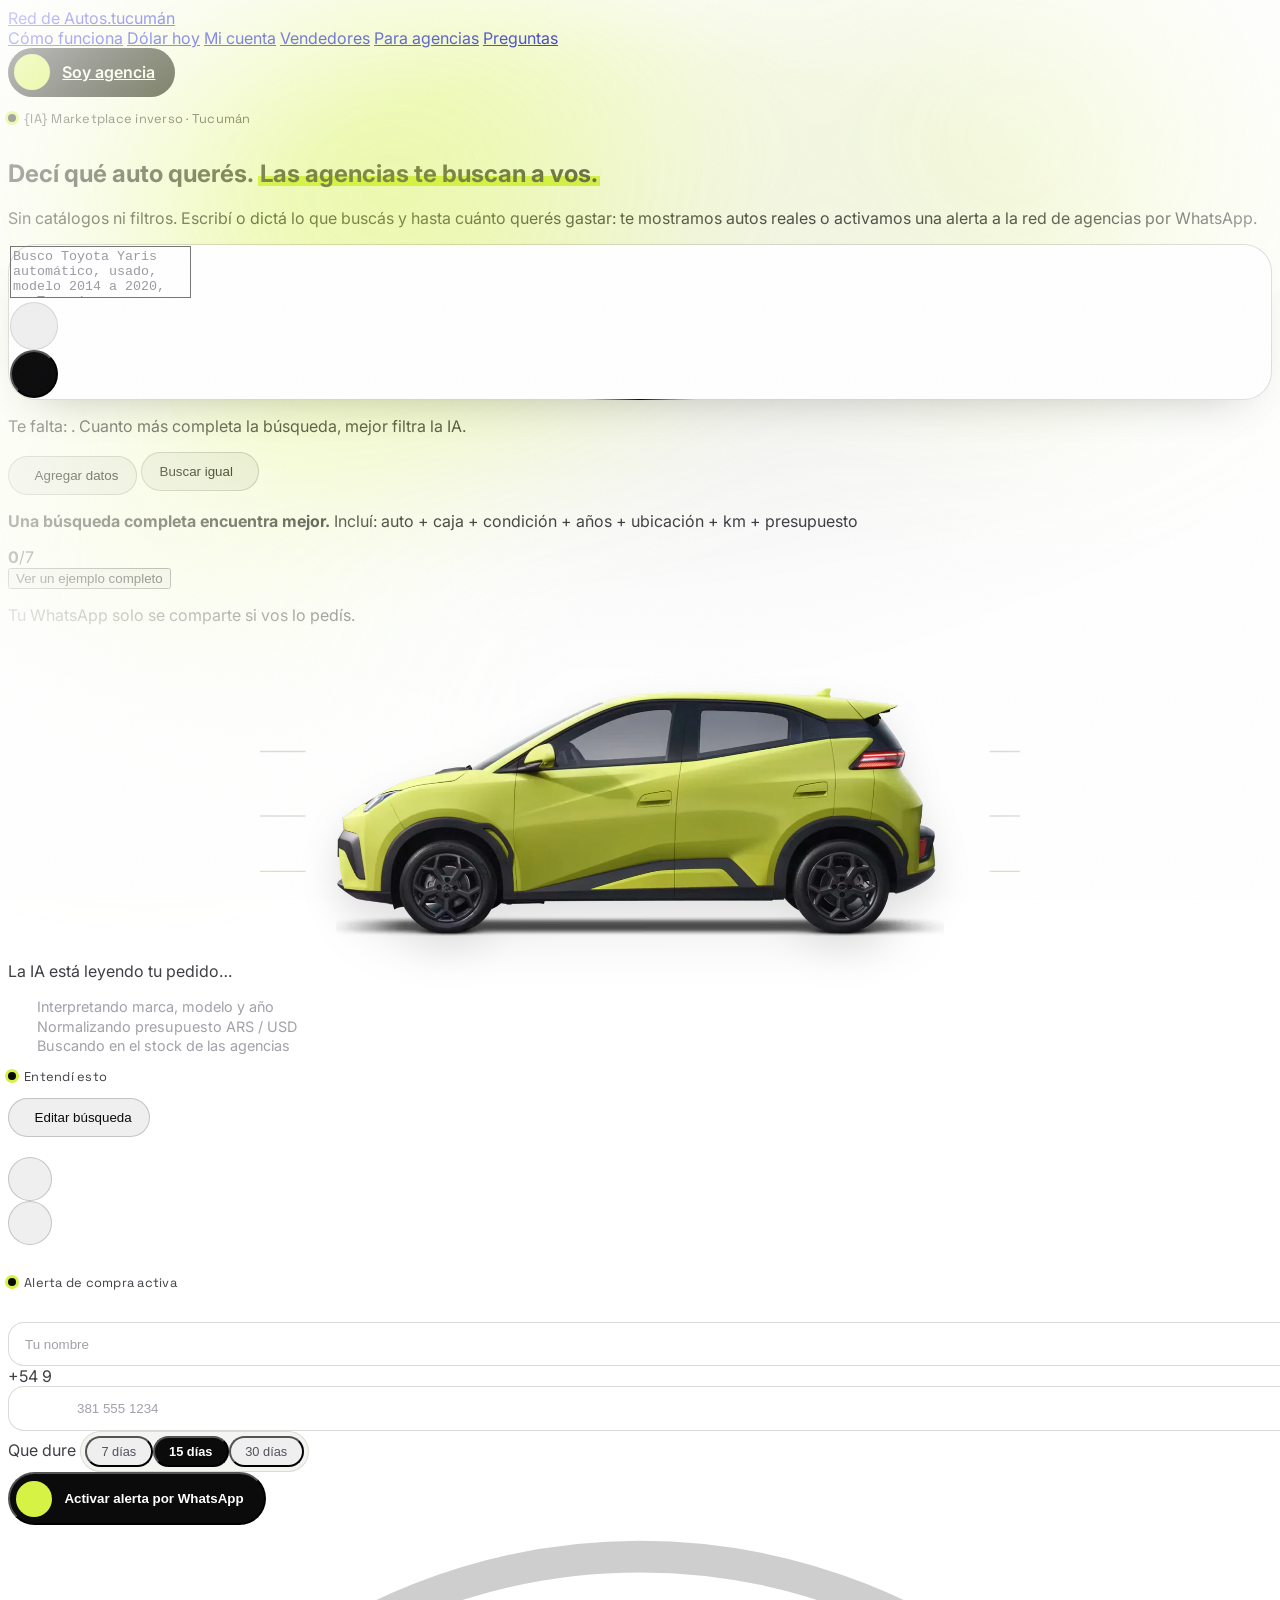
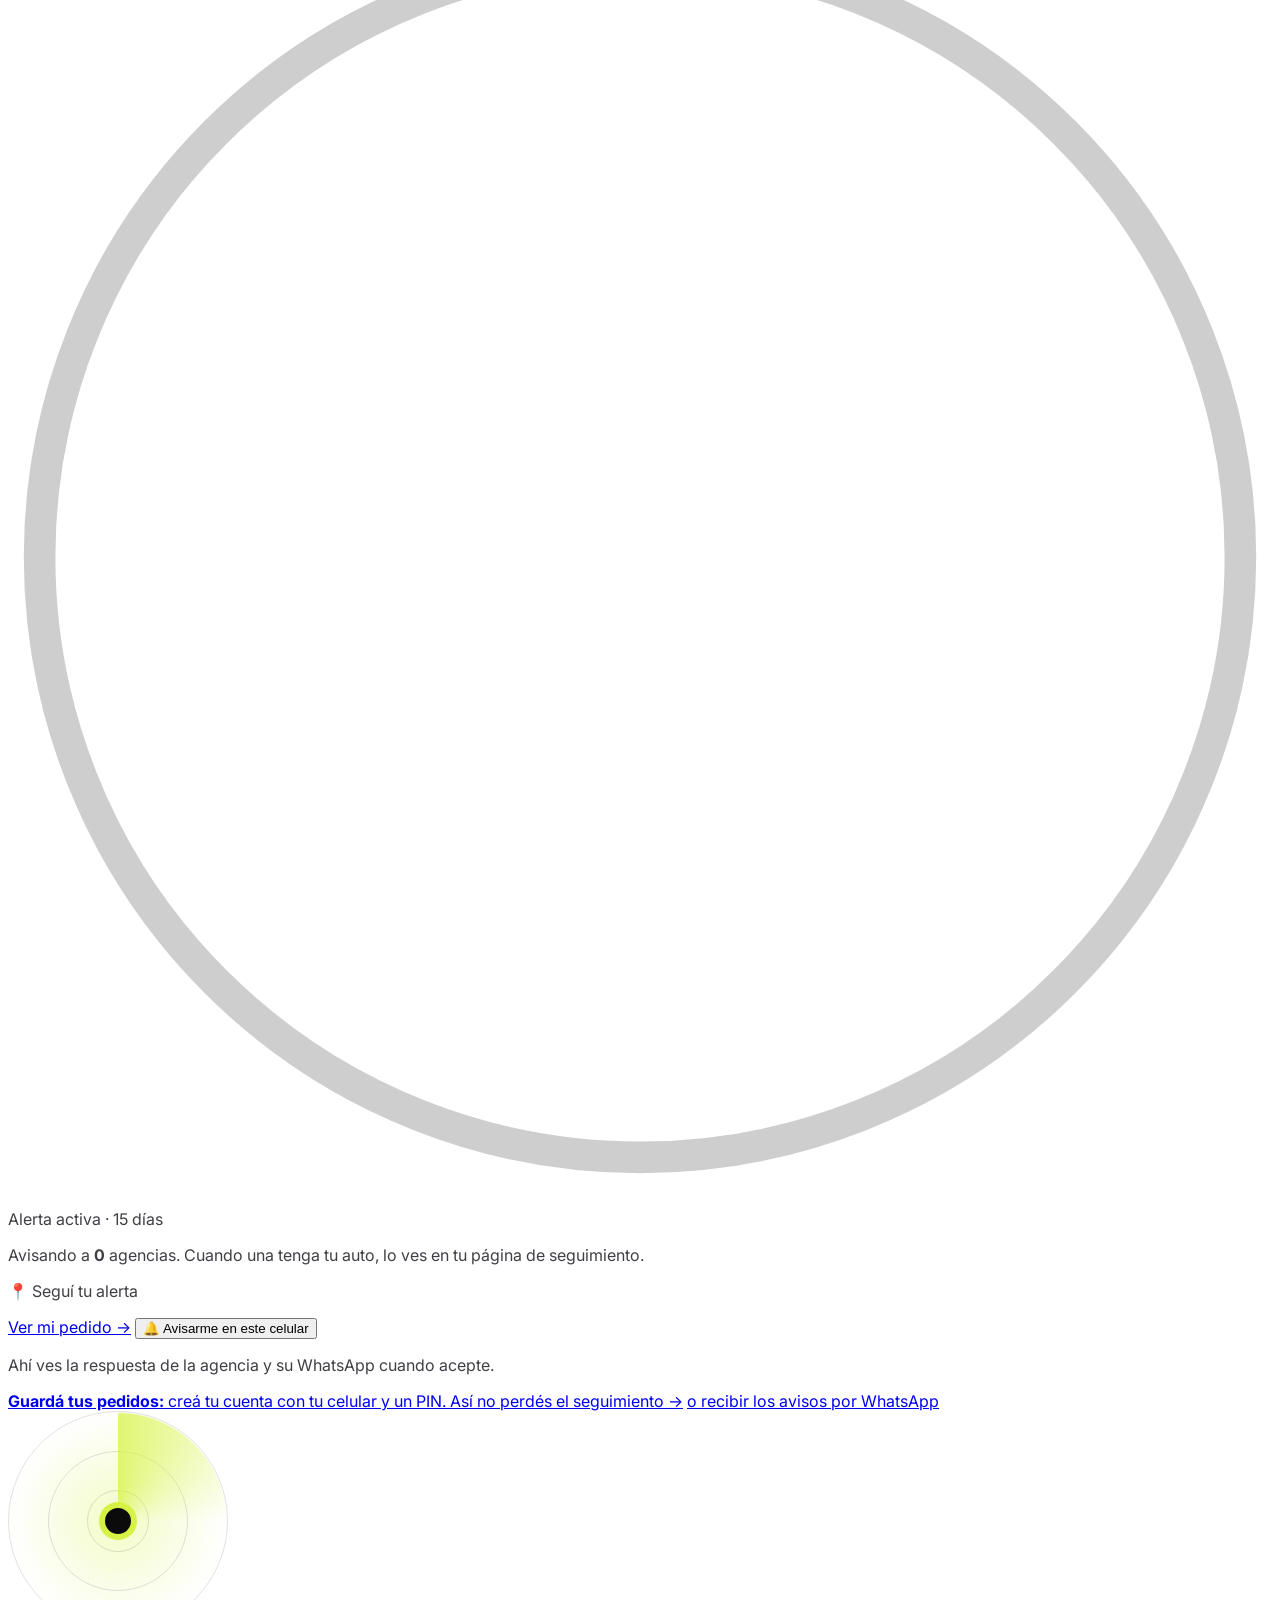
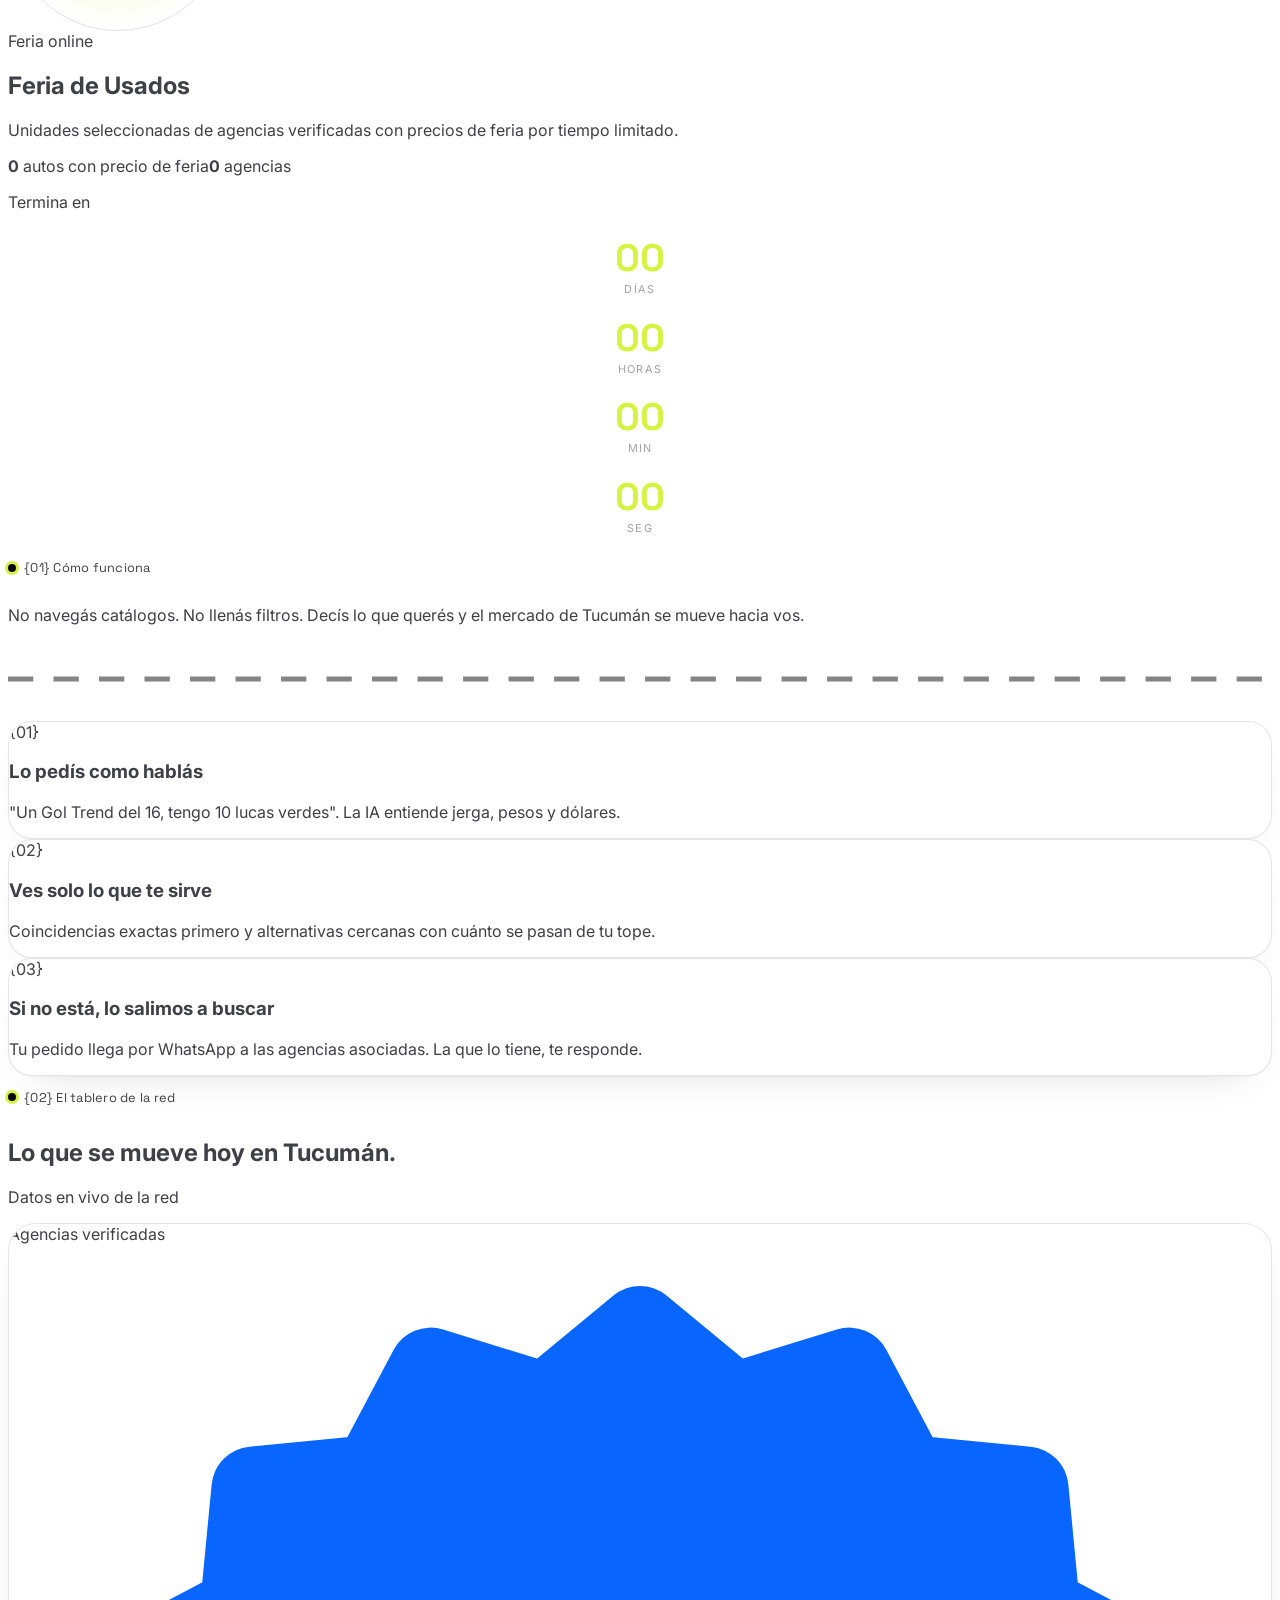
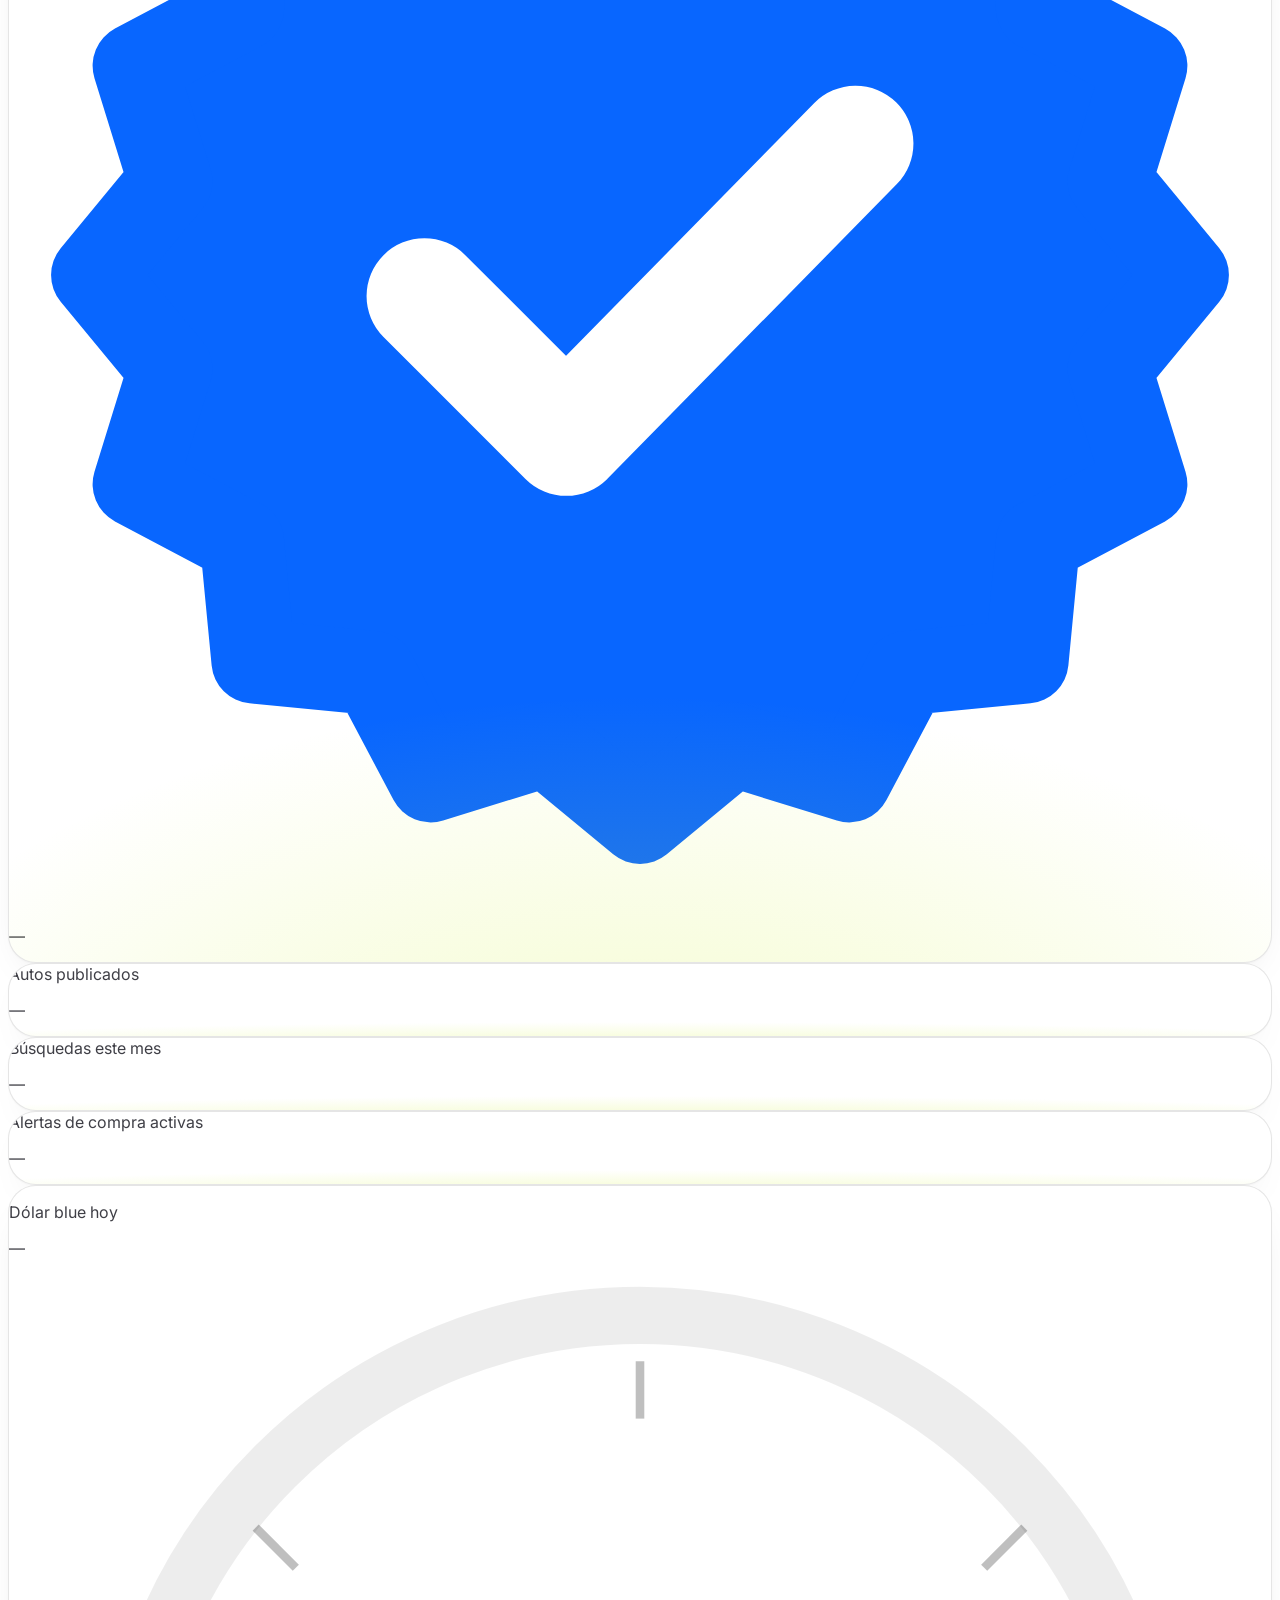
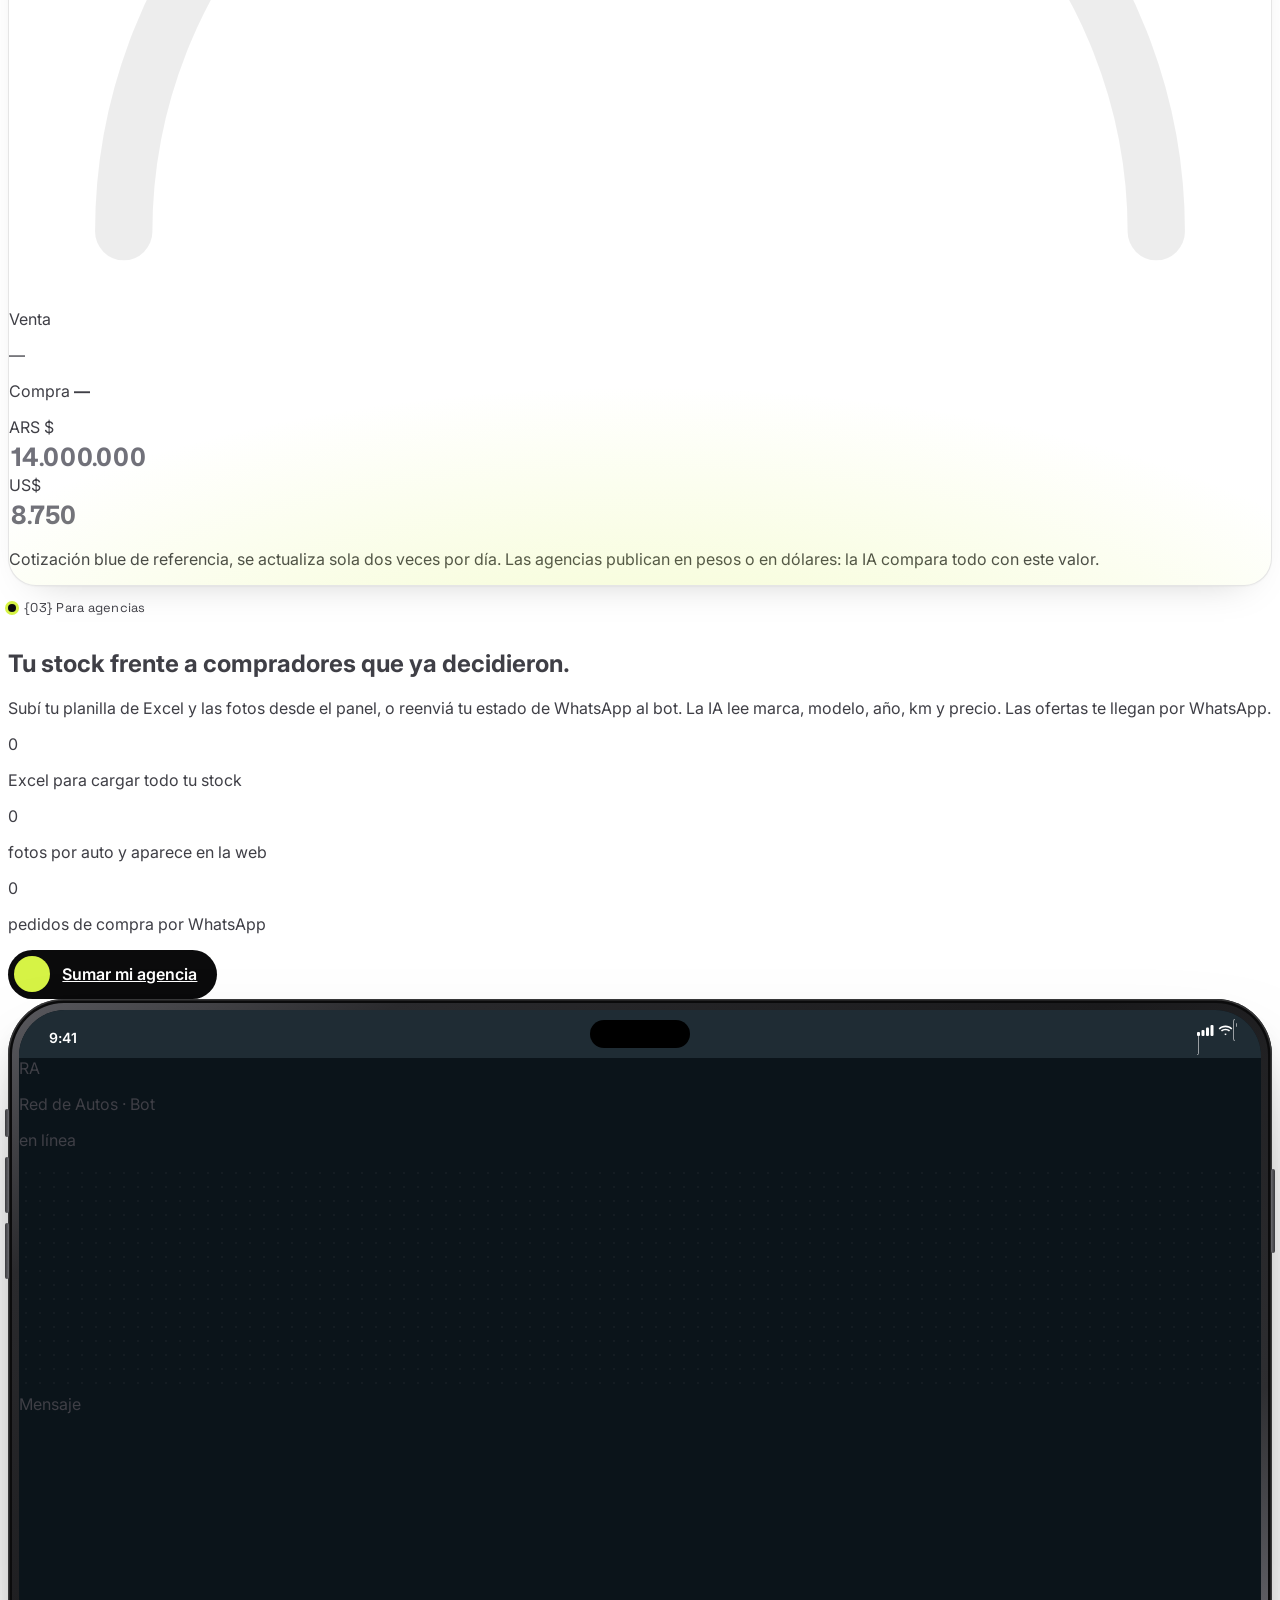
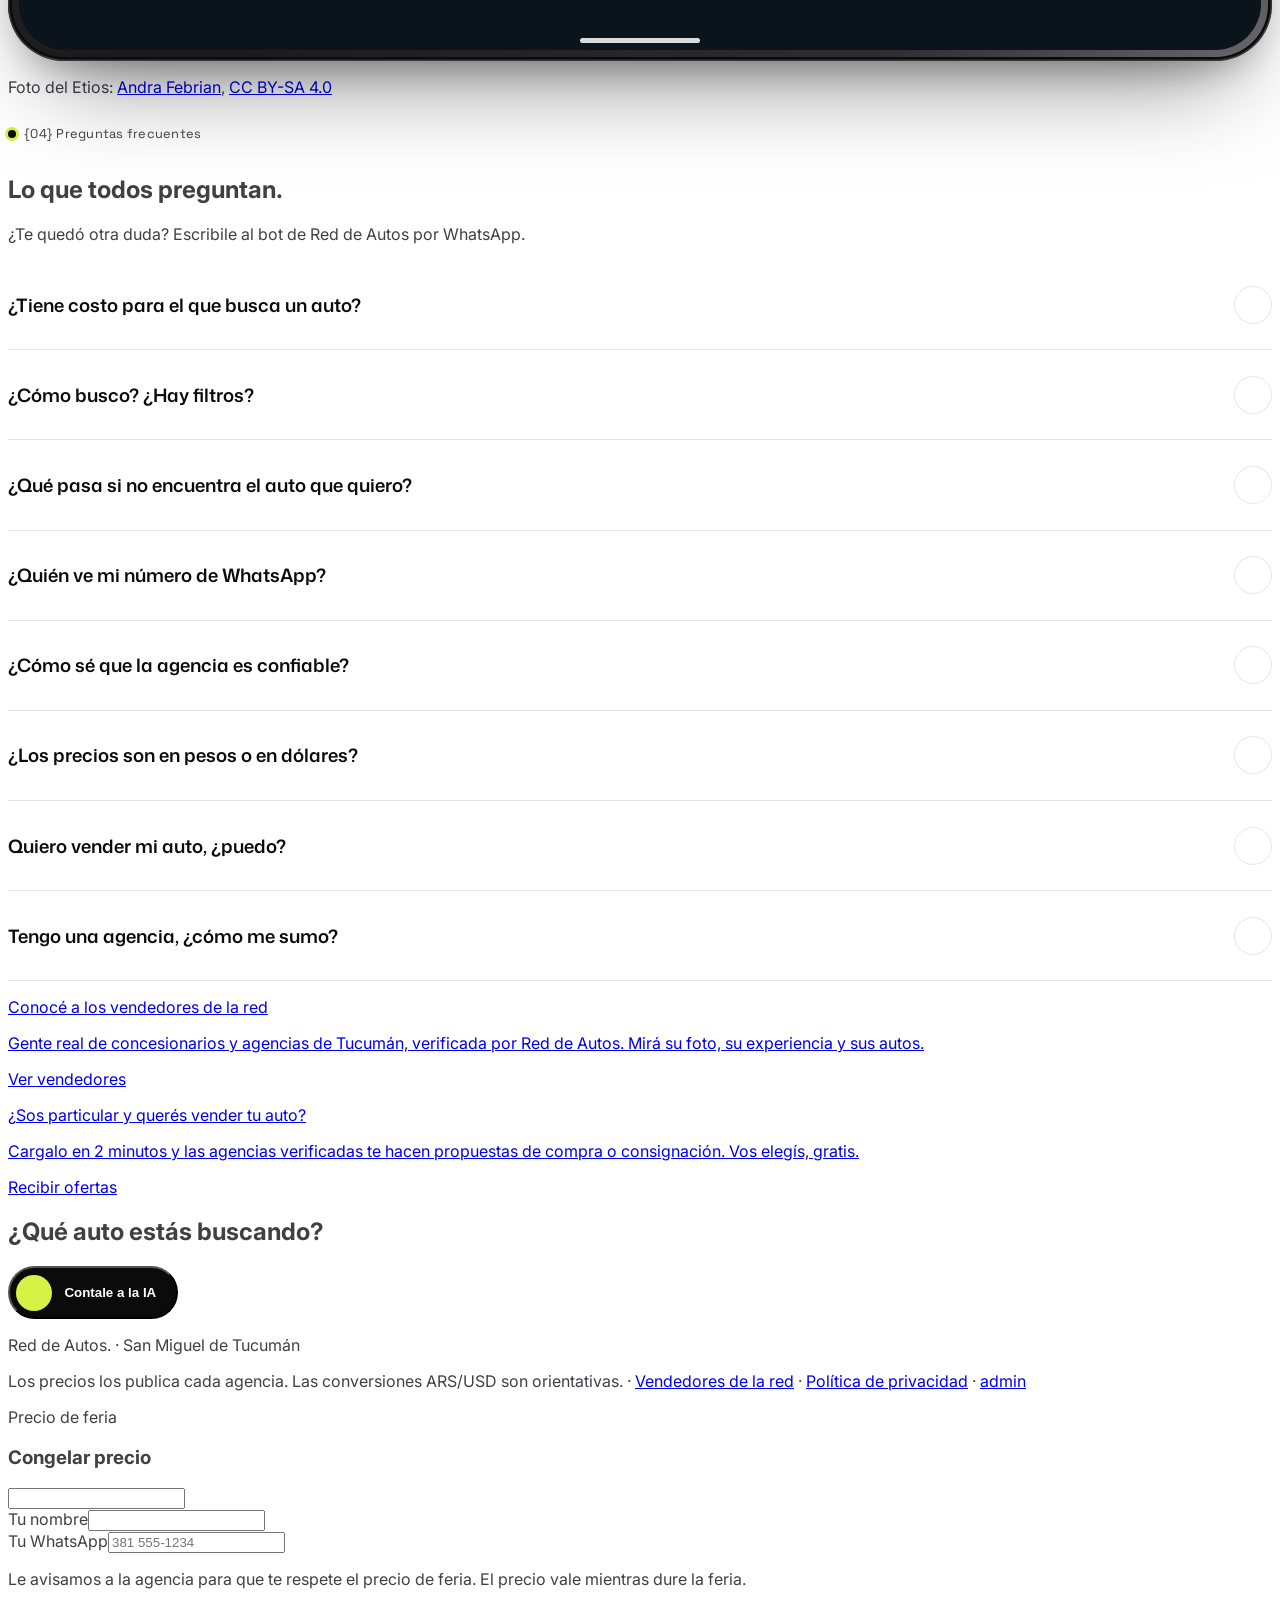
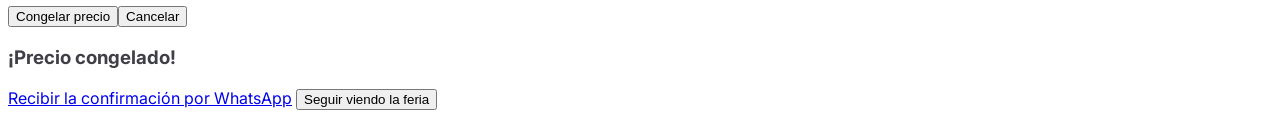
==== commit 2229bf42: "Cuenta del comprador: celular + PIN, perfil con pedidos, alertas y datos; reinicio de PIN desde el a" ====
--- a/index.html
+++ b/index.html
@@ -326,12 +326,15 @@
       <nav class="hidden items-center gap-8 text-sm md:flex">
         <a href="#como" class="text-ink transition hover:text-zinc-950">Cómo funciona</a>
         <a href="#red" class="text-ink transition hover:text-zinc-950">Dólar hoy</a>
-        <a href="pedido.html" id="navPedidos" class="font-semibold text-zinc-950 transition hover:text-ink" hidden>Mis pedidos</a>
+        <a href="cuenta.html" id="navPedidos" class="font-semibold text-zinc-950 transition hover:text-ink">Mi cuenta</a>
         <a href="vendedores.html" class="text-ink transition hover:text-zinc-950">Vendedores</a>
         <a href="#agencias" class="text-ink transition hover:text-zinc-950">Para agencias</a>
         <a href="#faq" class="text-ink transition hover:text-zinc-950">Preguntas</a>
       </nav>
-      <a href="agencias.html" class="btn-pr whitespace-nowrap text-sm" data-magnetic><span class="ic"><i data-lucide="store" class="h-4 w-4"></i></span>Soy agencia</a>
+      <div class="flex items-center gap-2">
+        <a href="cuenta.html" class="grid h-11 w-11 place-items-center rounded-full border border-line bg-white/80 text-zinc-950 md:hidden" aria-label="Mi cuenta"><i data-lucide="user-round" class="h-5 w-5"></i></a>
+        <a href="agencias.html" class="btn-pr whitespace-nowrap text-sm" data-magnetic><span class="ic"><i data-lucide="store" class="h-4 w-4"></i></span>Soy agencia</a>
+      </div>
     </div>
   </header>
 
@@ -495,7 +498,8 @@
             <a data-seg-link href="pedido.html" class="inline-flex flex-1 items-center justify-center gap-2 rounded-full bg-pr px-5 py-3.5 font-semibold text-white transition hover:bg-hl hover:text-zinc-950">Ver mi pedido →</a>
             <button type="button" data-seg-push class="inline-flex flex-1 items-center justify-center gap-2 rounded-full border border-pr/20 bg-white px-5 py-3.5 font-semibold text-zinc-950 transition hover:border-pr">🔔 Avisarme en este celular</button>
           </div>
-          <p data-seg-msg class="mt-2 text-xs text-ink/80">Guardá el link: ahí ves la respuesta de la agencia y su WhatsApp cuando acepte.</p>
+          <p data-seg-msg class="mt-2 text-xs text-ink/80">Ahí ves la respuesta de la agencia y su WhatsApp cuando acepte.</p>
+          <a data-seg-cuenta href="cuenta.html#registro" class="mt-2 block rounded-xl bg-white p-2.5 text-xs text-zinc-950 ring-1 ring-line transition hover:ring-pr"><b>Guardá tus pedidos:</b> creá tu cuenta con tu celular y un PIN. Así no perdés el seguimiento →</a>
           <a id="alertWa" href="#" target="_blank" rel="noopener" class="mt-3 inline-block text-xs text-ink underline">o recibir los avisos por WhatsApp</a>
         </div>
                 </div>
@@ -818,7 +822,8 @@
             <a data-seg-link href="pedido.html" class="inline-flex flex-1 items-center justify-center gap-2 rounded-full bg-pr px-5 py-3.5 font-semibold text-white transition hover:bg-hl hover:text-zinc-950">Ver mi pedido →</a>
             <button type="button" data-seg-push class="inline-flex flex-1 items-center justify-center gap-2 rounded-full border border-pr/20 bg-white px-5 py-3.5 font-semibold text-zinc-950 transition hover:border-pr">🔔 Avisarme en este celular</button>
           </div>
-          <p data-seg-msg class="mt-2 text-xs text-ink/80">Guardá el link: ahí ves la respuesta de la agencia y su WhatsApp cuando acepte.</p>
+          <p data-seg-msg class="mt-2 text-xs text-ink/80">Ahí ves la respuesta de la agencia y su WhatsApp cuando acepte.</p>
+          <a data-seg-cuenta href="cuenta.html#registro" class="mt-2 block rounded-xl bg-white p-2.5 text-xs text-zinc-950 ring-1 ring-line transition hover:ring-pr"><b>Guardá tus pedidos:</b> creá tu cuenta con tu celular y un PIN. Así no perdés el seguimiento →</a>
           <a id="mOkWa" href="#" target="_blank" rel="noopener" class="mt-3 inline-block text-xs text-ink underline">o recibir la respuesta por WhatsApp</a>
         </div>
         <button class="btn-gh mt-6" data-close>Seguir viendo autos</button>
@@ -1952,6 +1957,14 @@
 </script>
 <script src="feria-bar.js" defer></script>
 <script src="avisos.js"></script>
-<script>try { if (JSON.parse(localStorage.getItem('rda-pedidos') || '[]').length) document.getElementById('navPedidos').hidden = false; } catch {}</script>
+<script>
+/* Comprador con cuenta: completa nombre y WhatsApp solo; sin cuenta: invita a crearla después del pedido */
+try {
+  const d = JSON.parse(localStorage.getItem('rda-comprador-datos') || 'null');
+  const fill = (id, v) => { const el = document.getElementById(id); if (el && v && !el.value) el.value = v; };
+  if (d) { ['mNombre', 'aNombre'].forEach((i) => fill(i, d.nombre)); ['mWa', 'aWa'].forEach((i) => fill(i, d.wa)); }
+  document.querySelectorAll('[data-seg-cuenta]').forEach((el) => el.hidden = !!localStorage.getItem('rda-comprador'));
+} catch {}
+</script>
 </body>
 </html>
